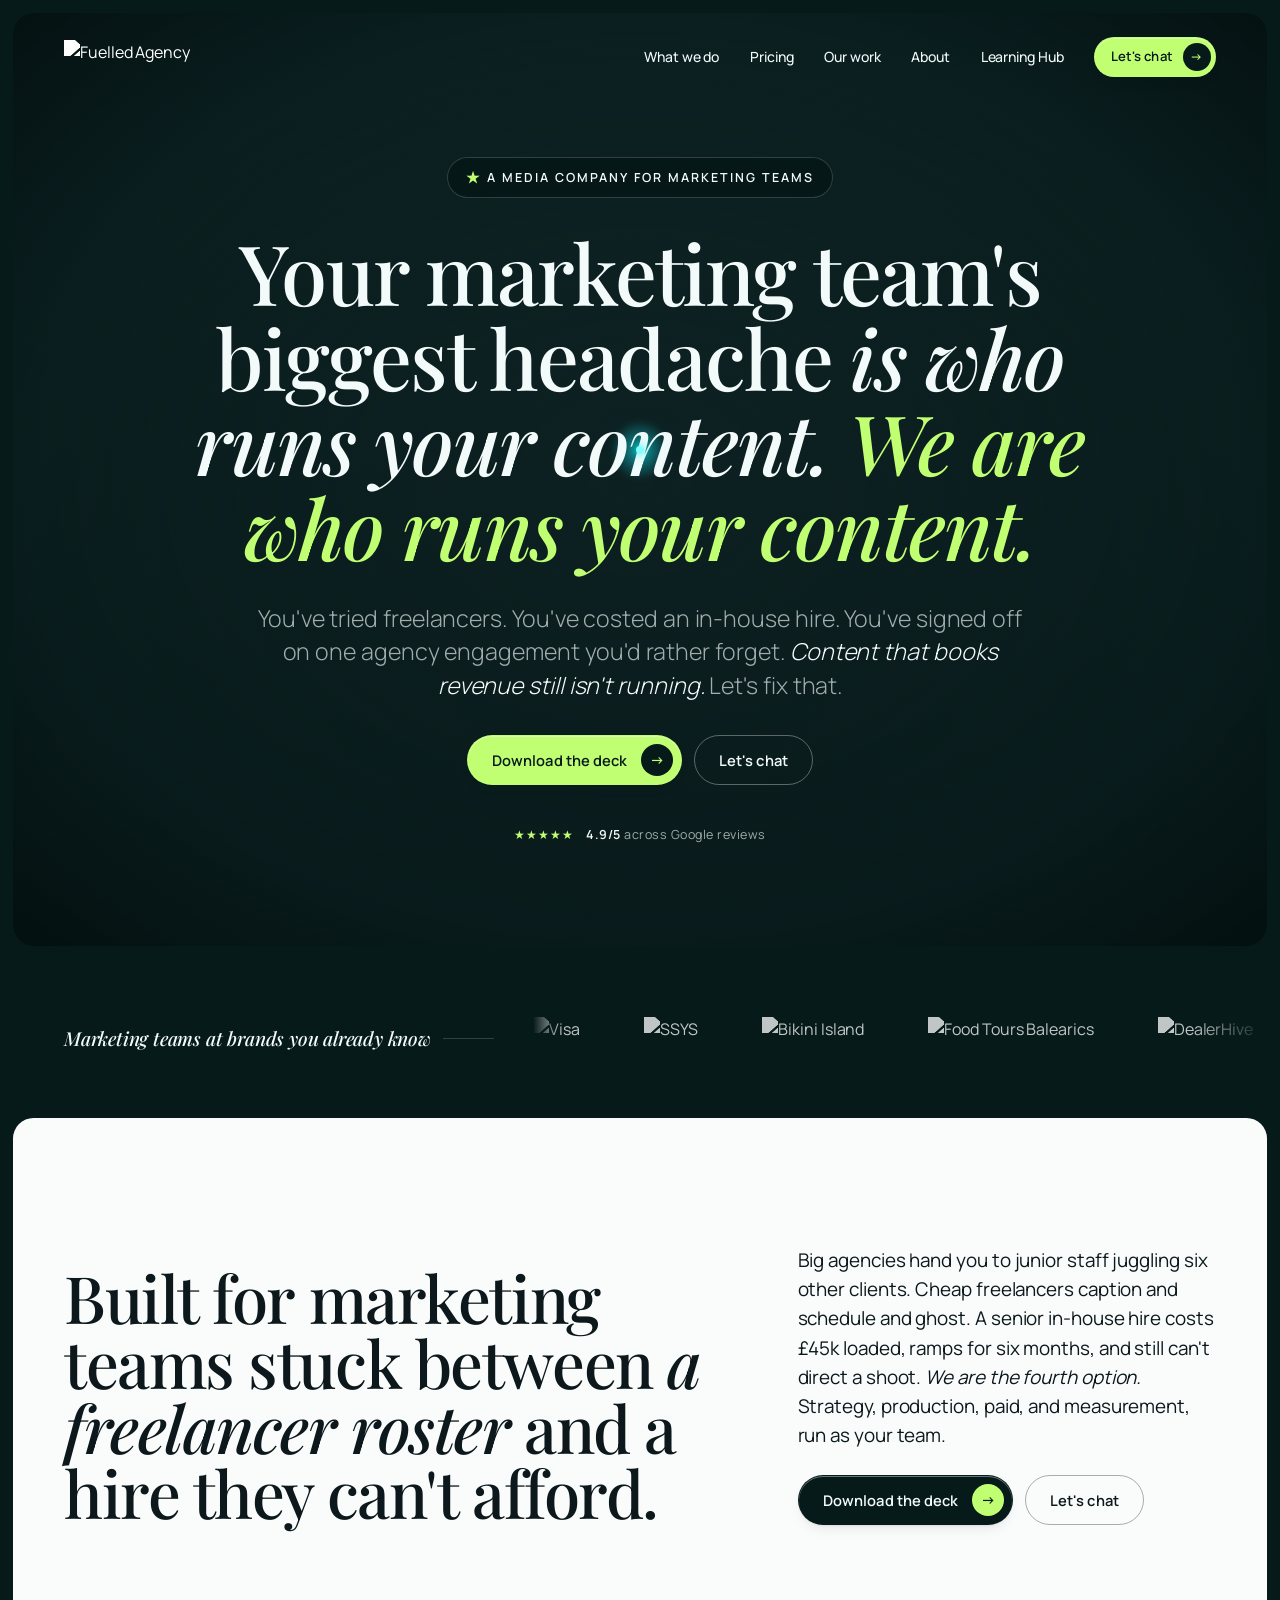
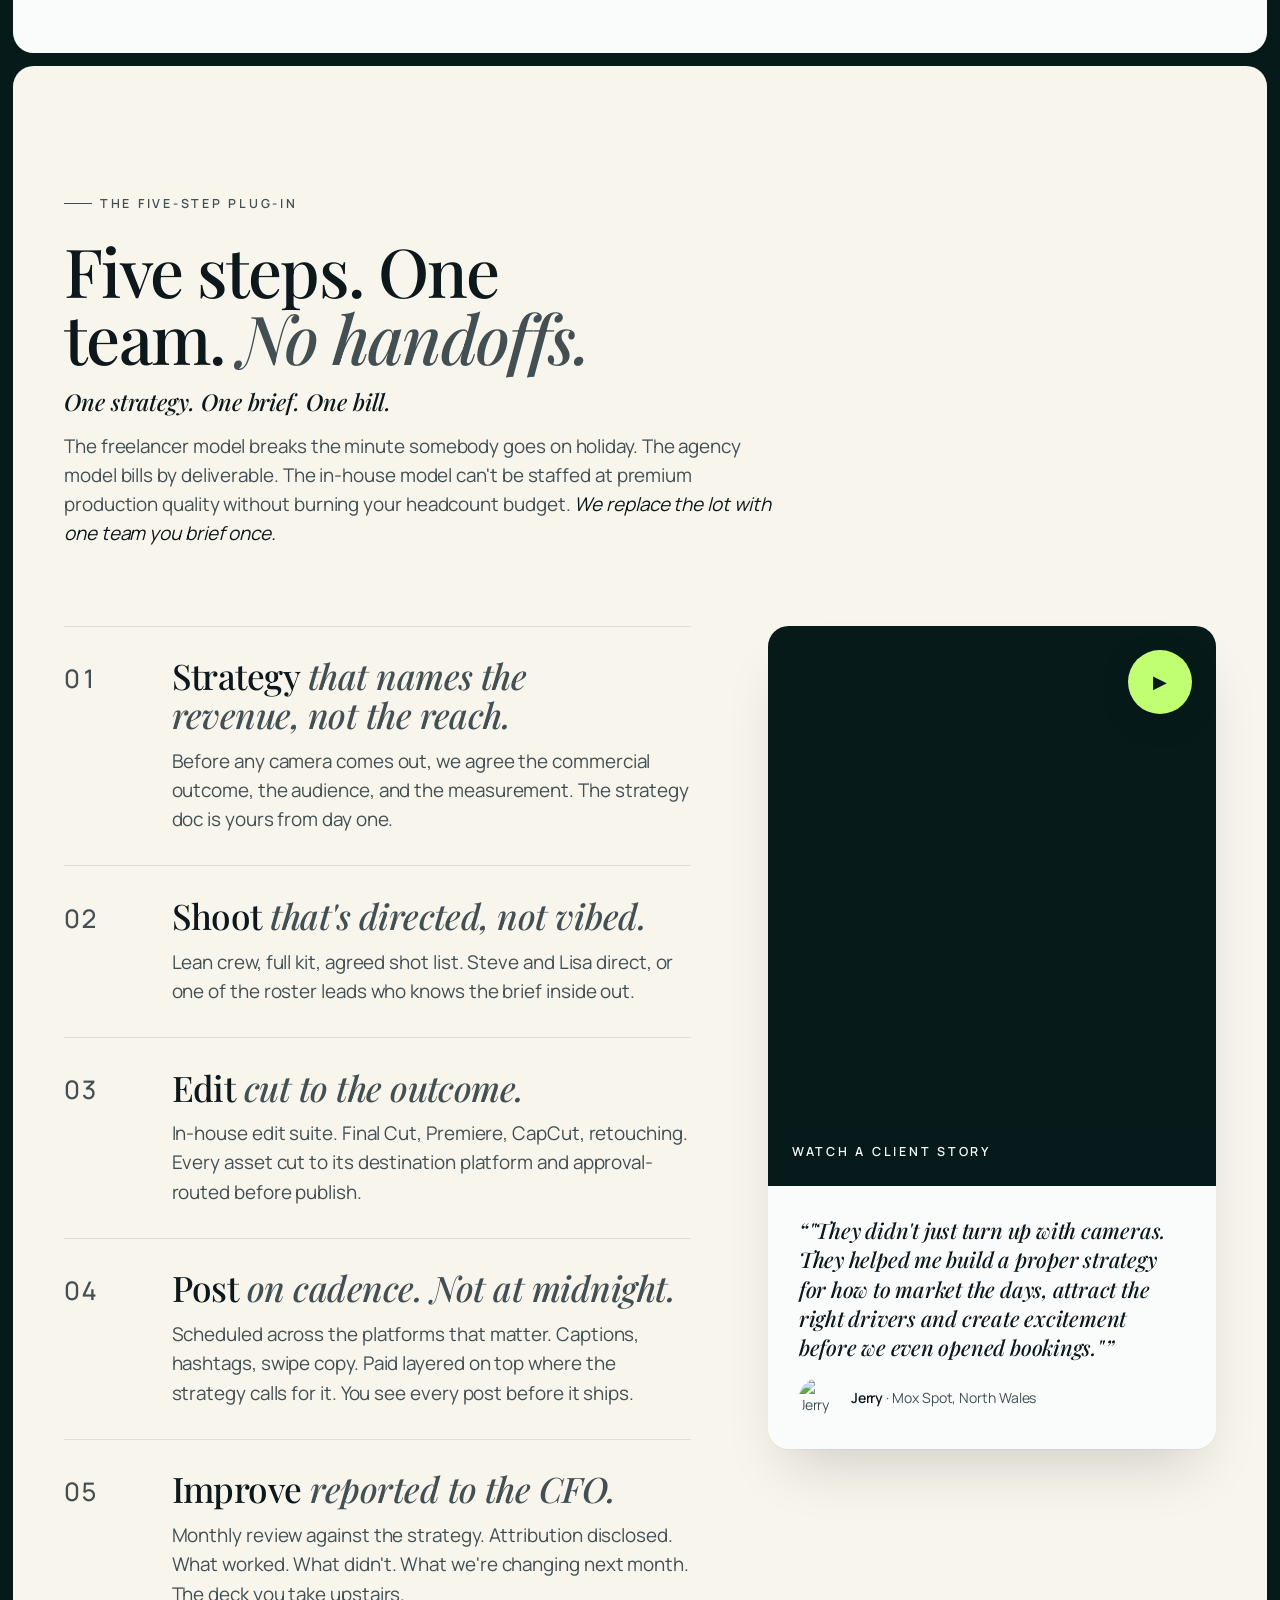
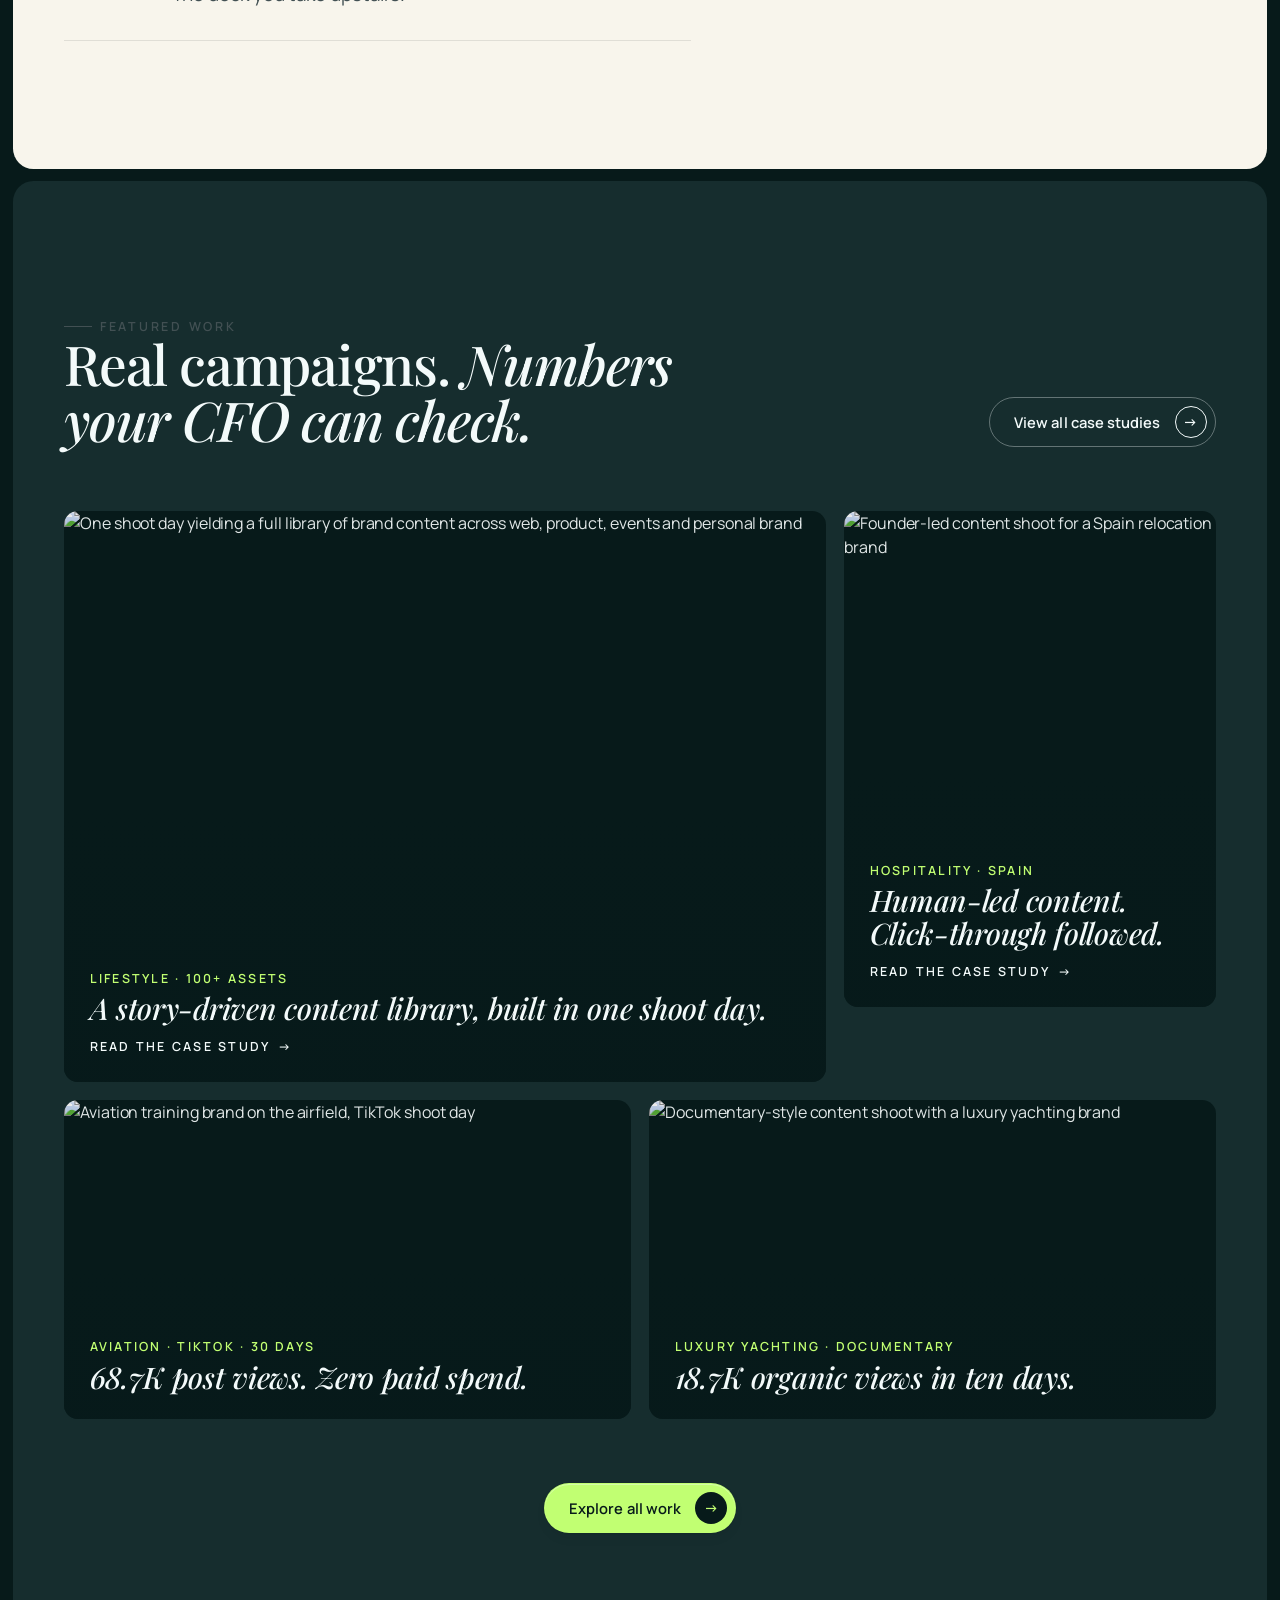
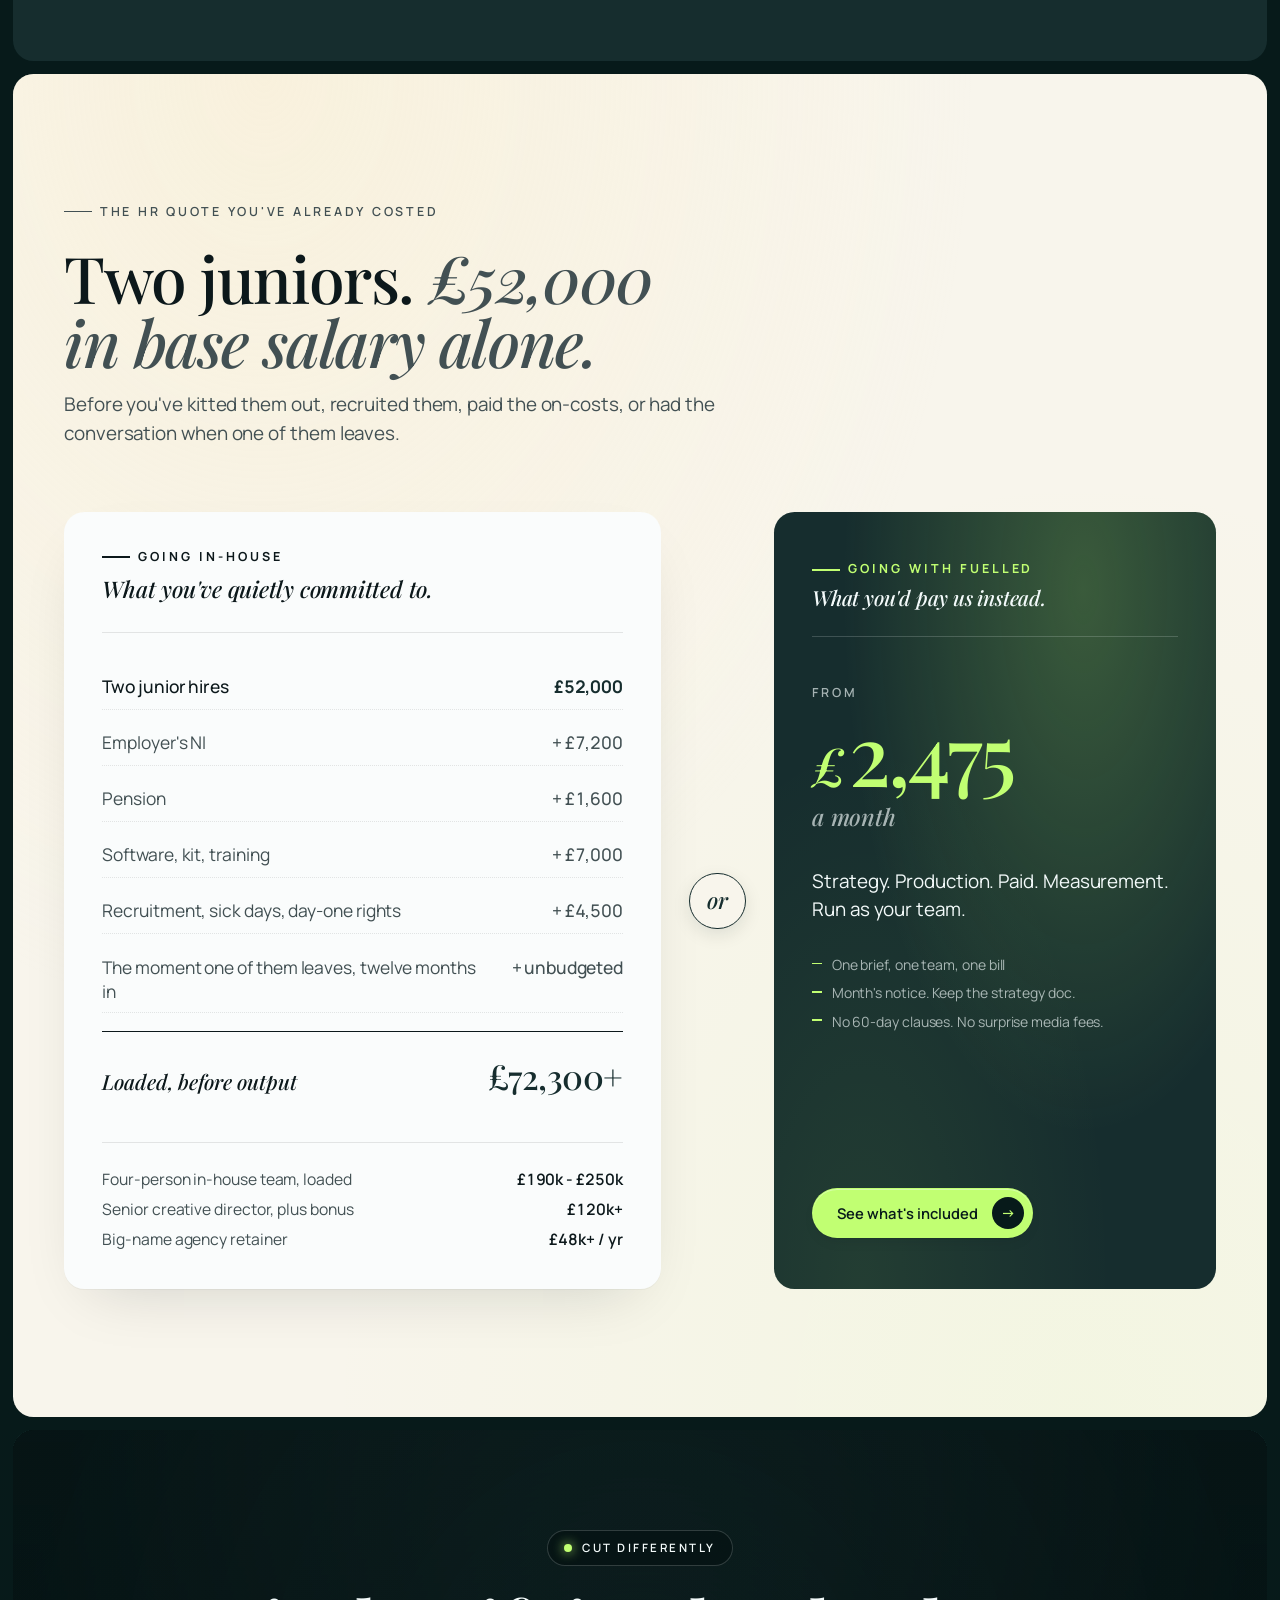
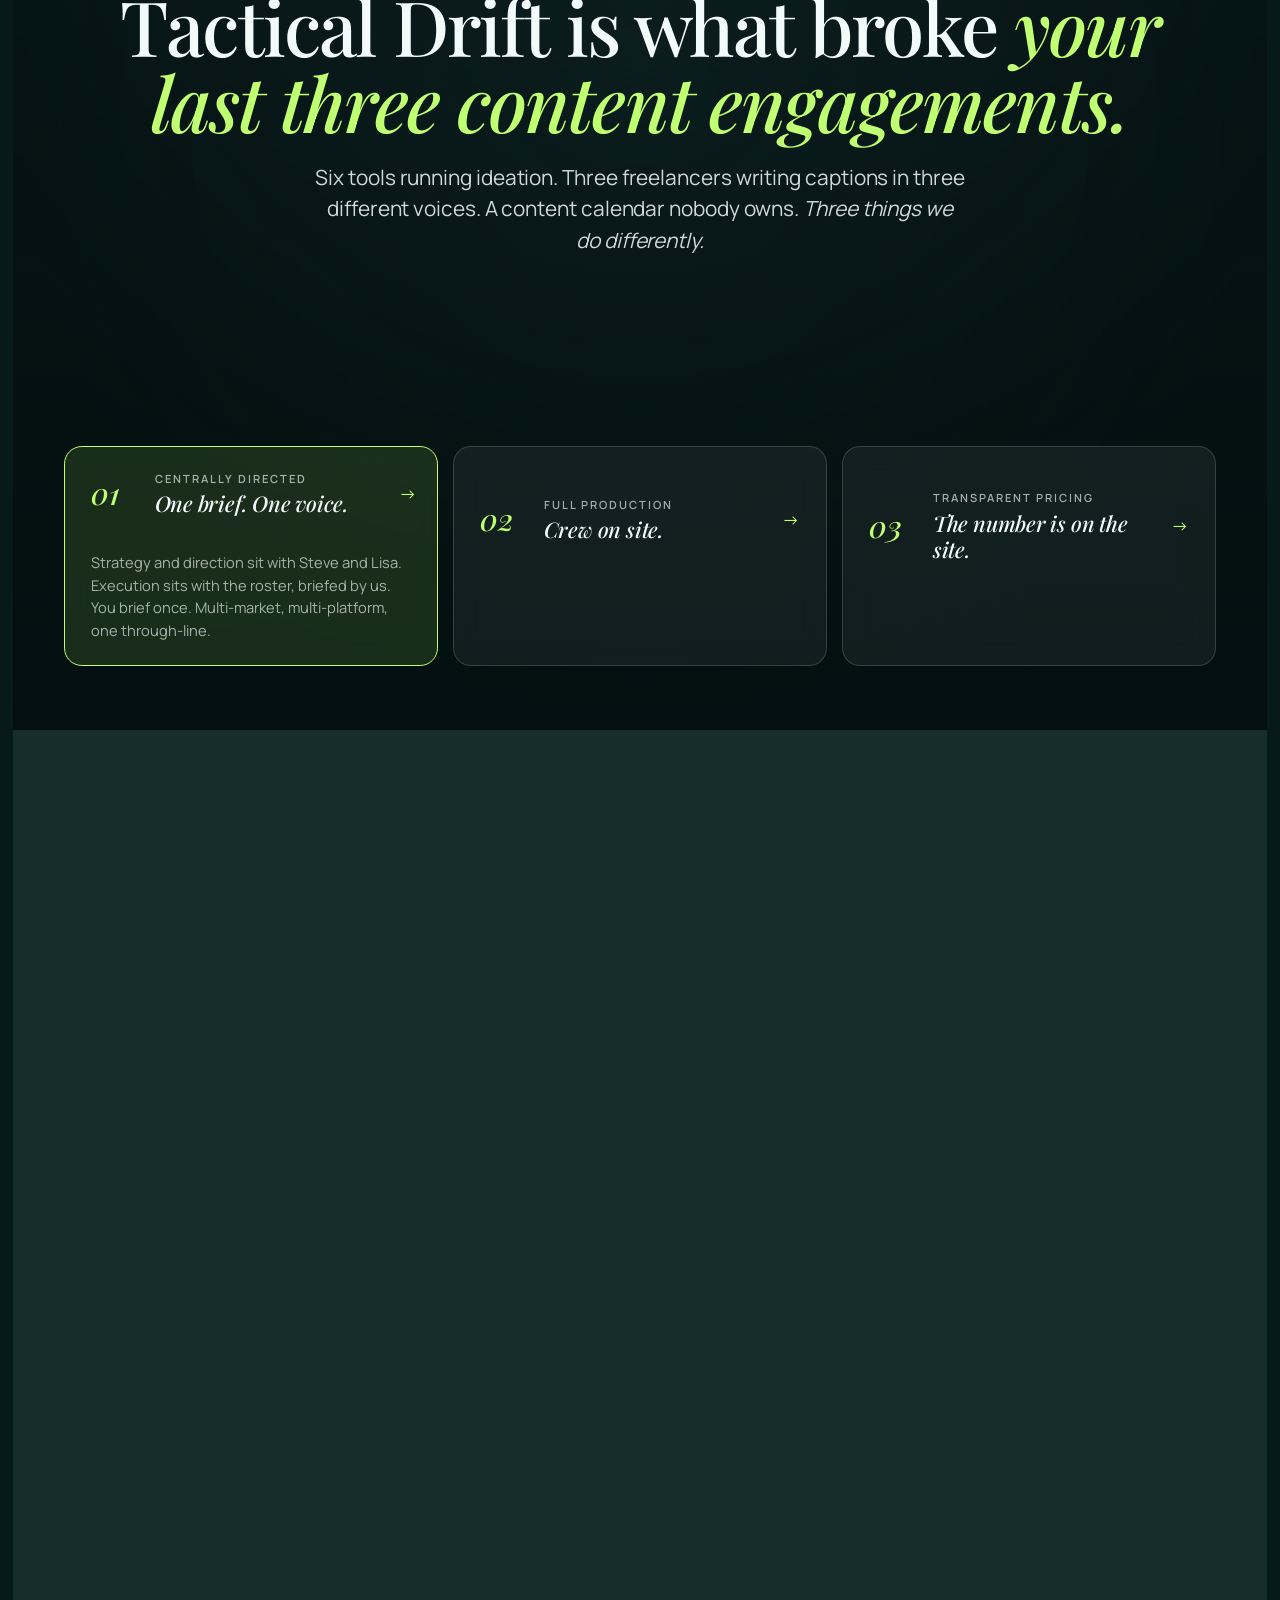
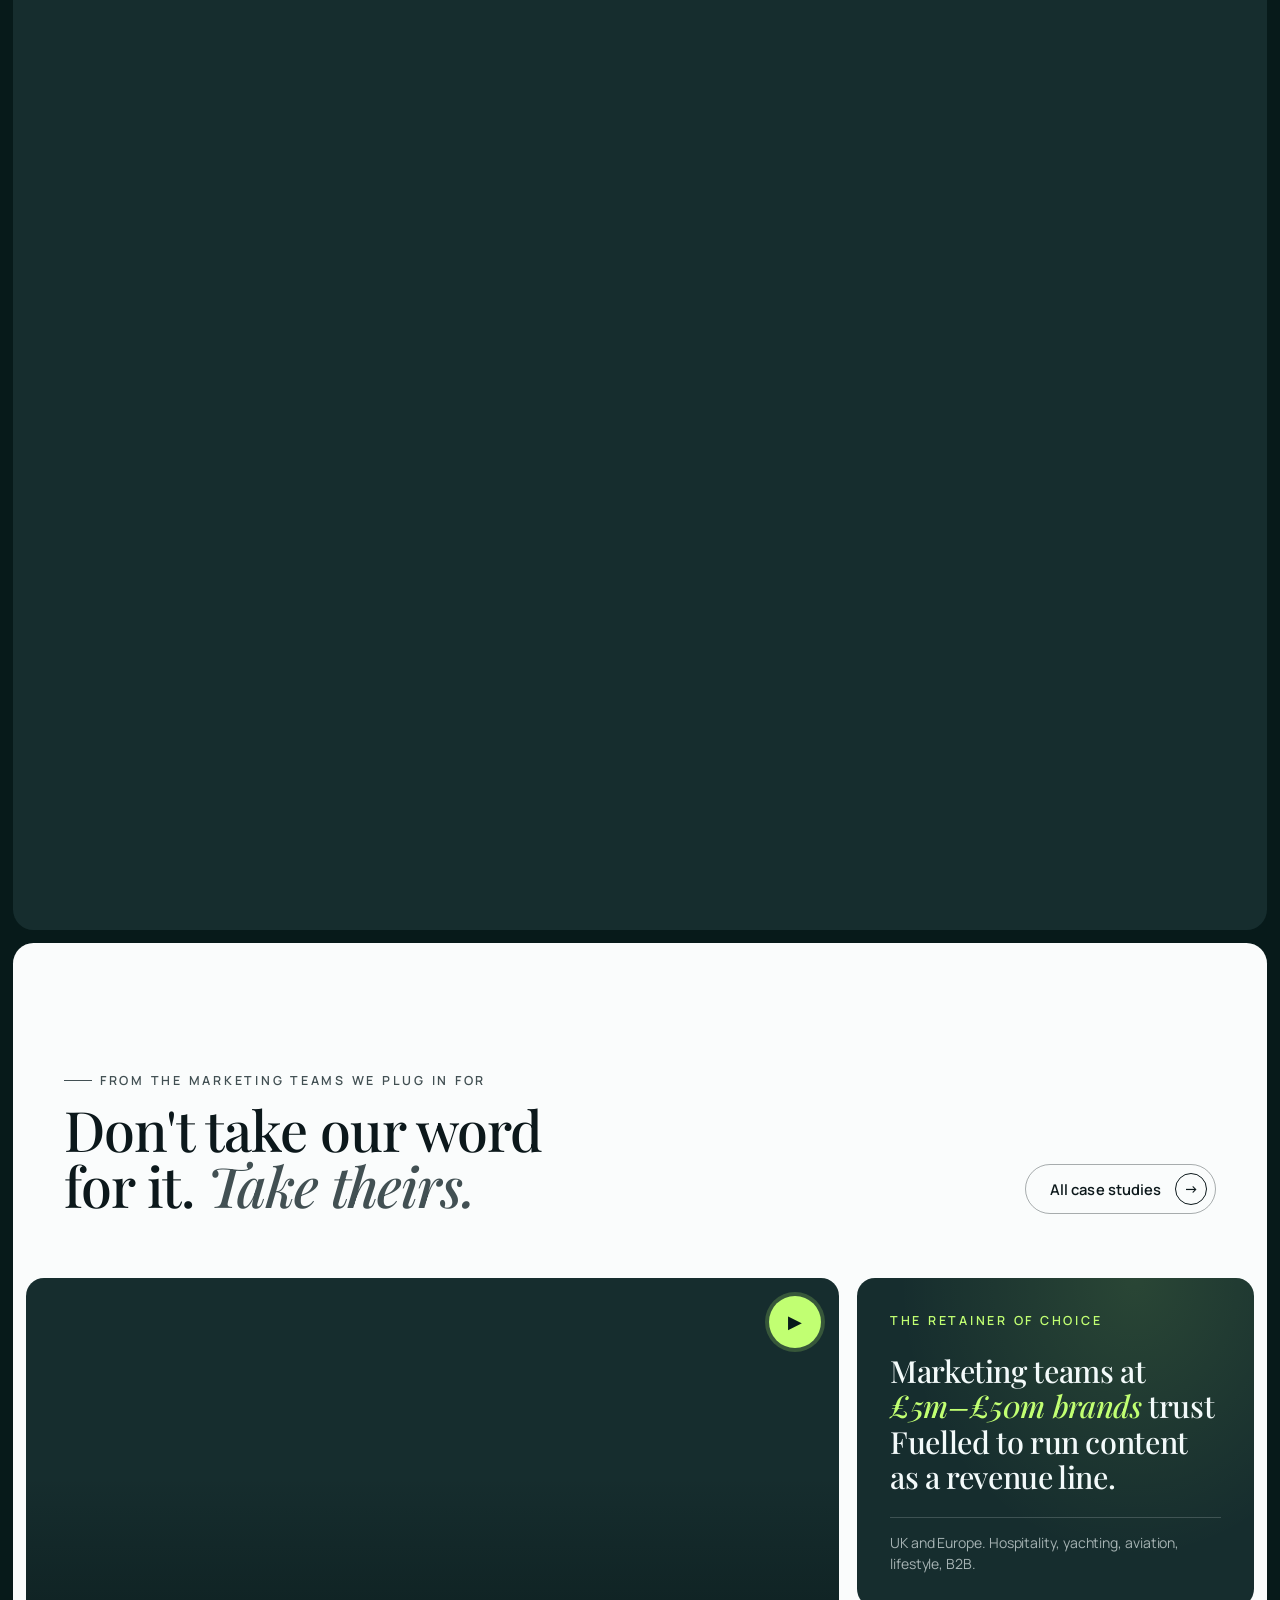
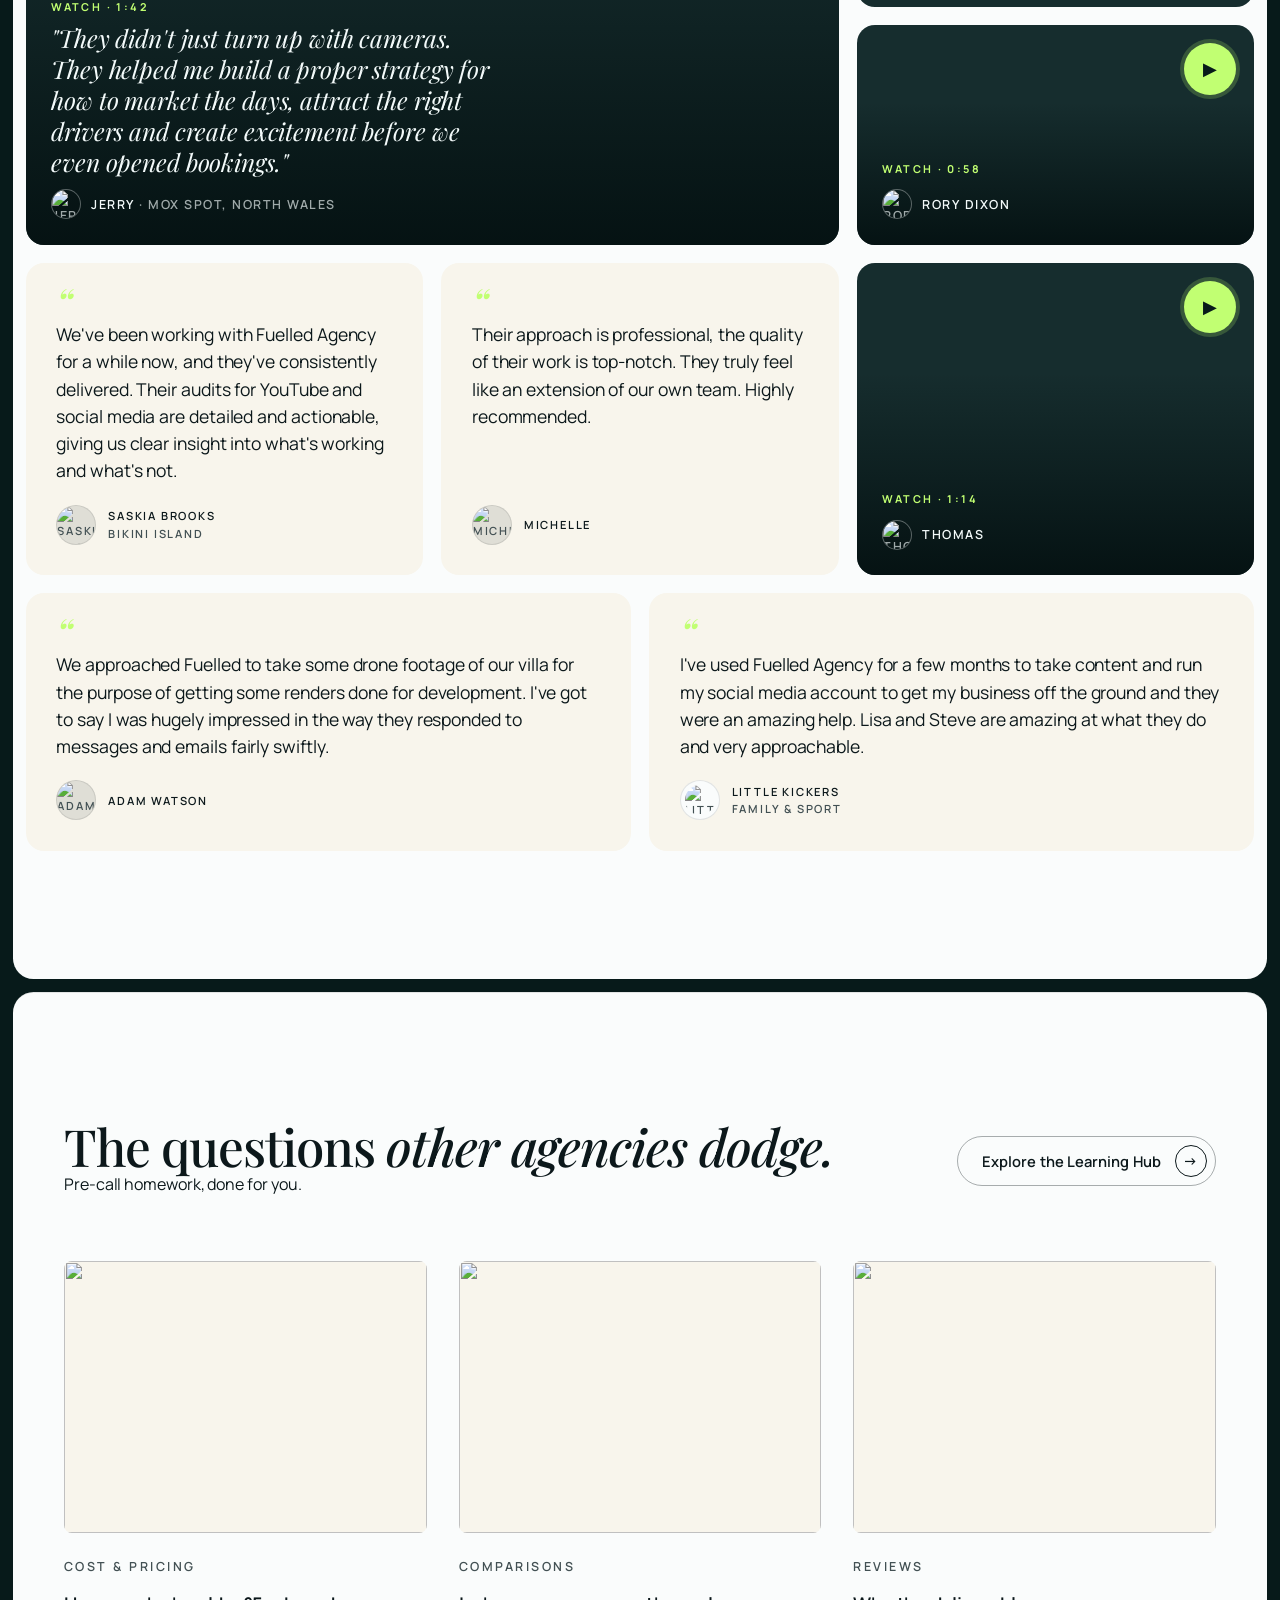
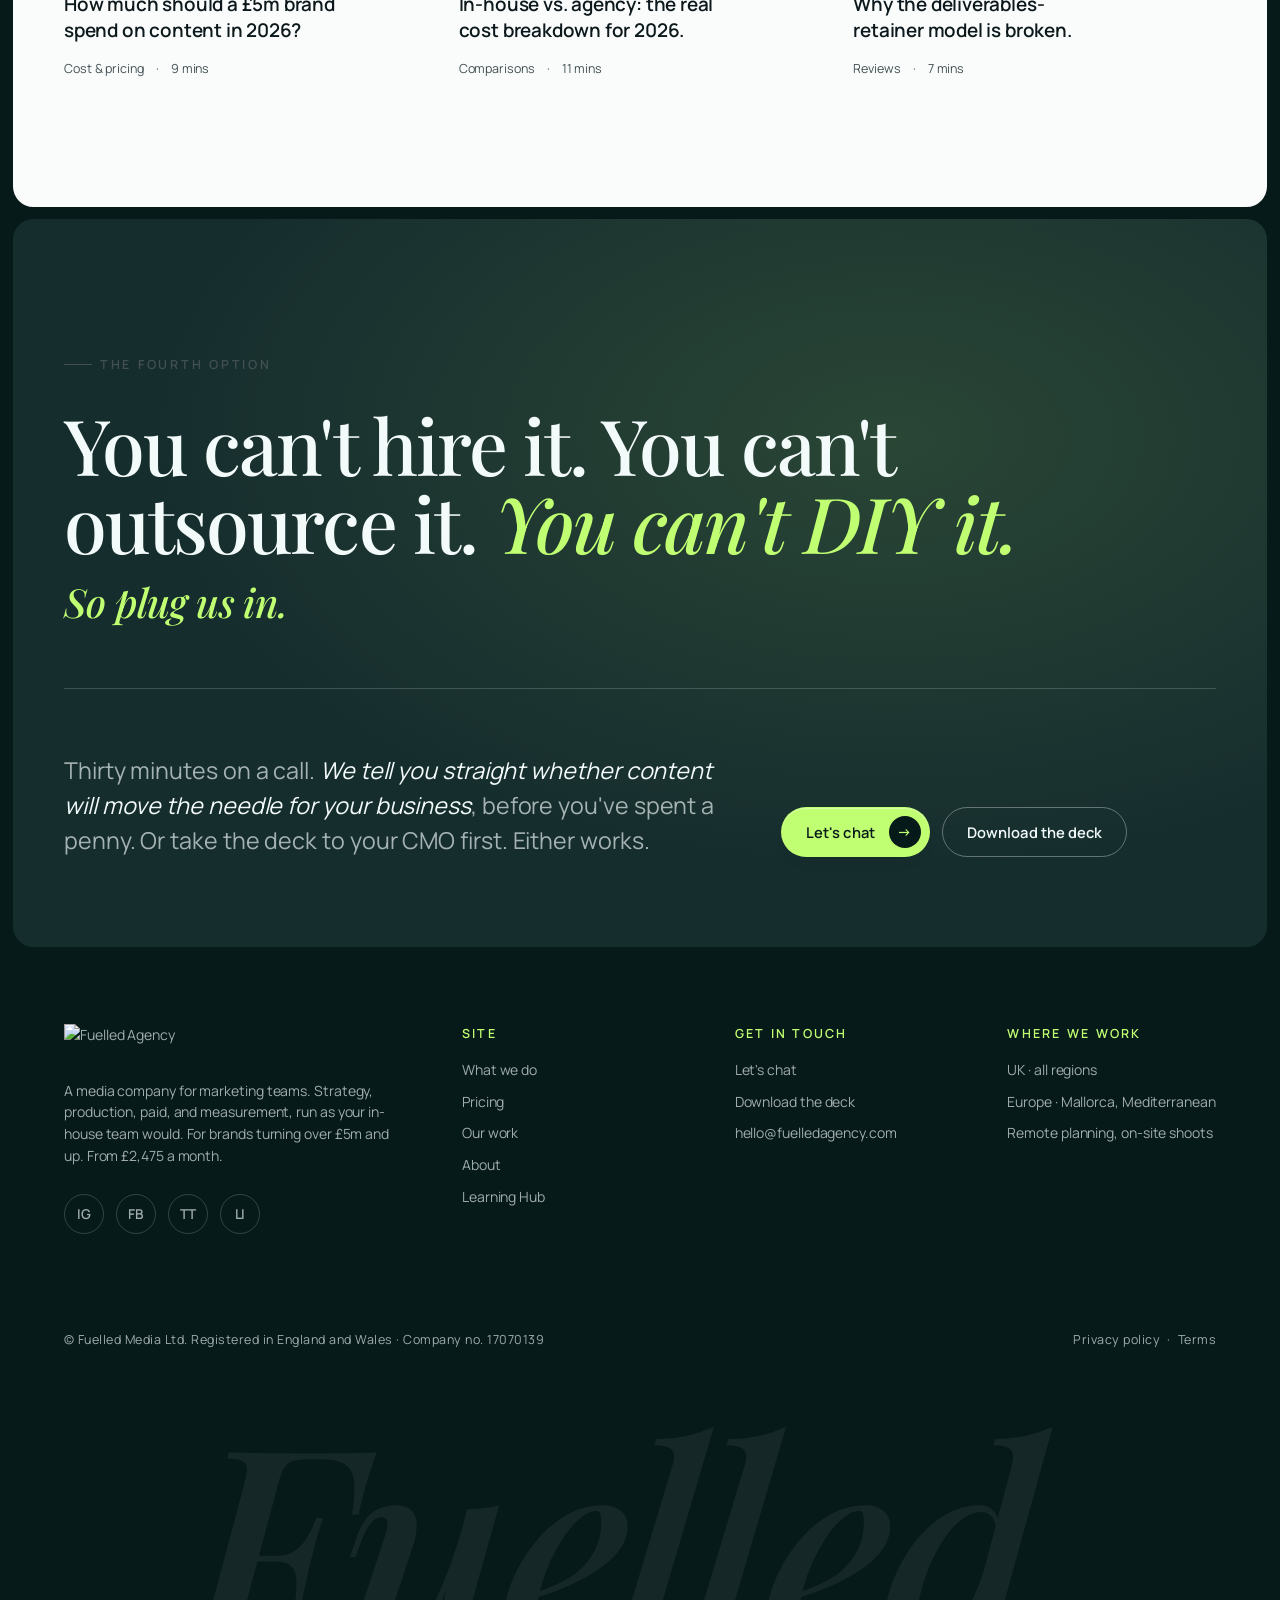
==== index.html @ ea66fd50 "Sync: bring v2-repo current with local design work Catches v2-repo up with all signed-off design ite" ====
<!doctype html>
<html lang="en-GB">
<head>
  <meta charset="utf-8" />
  <meta name="viewport" content="width=device-width, initial-scale=1" />
  <title>Fuelled Agency. A media company for marketing teams.</title>
  <meta name="description" content="Strategy, production, paid, and measurement, run as your in-house team would. For marketing teams at £5m+ brands. From £2,475 a month." />

  <link rel="preconnect" href="https://fonts.googleapis.com" />
  <link rel="preconnect" href="https://fonts.gstatic.com" crossorigin />
  <link rel="stylesheet" href="https://fonts.googleapis.com/css2?family=Manrope:wght@300;400;500;600;700&family=Playfair+Display:ital,wght@0,400;0,500;0,600;1,400;1,500;1,600;1,700&display=swap" />

  <link rel="stylesheet" href="styles.css" />
</head>
<body>

<!-- Custom cursor - luminous teal orb + bright core. Hidden on touch devices via media query. -->
<div class="cursor-orb" aria-hidden="true"></div>
<div class="cursor-dot" aria-hidden="true"></div>

<!-- ============================================================
     MOBILE MENU - full-screen overlay with stagger reveal
     ============================================================ -->
<aside class="mobile-menu" id="mobile-menu" aria-hidden="true">
  <div class="mobile-menu__bg" aria-hidden="true">
    <video autoplay muted loop playsinline preload="metadata">
      <source src="../assets/0_Woman_Bathrobe_1920x1080.mp4" type="video/mp4" />
    </video>
  </div>
  <div class="mobile-menu__overlay" aria-hidden="true"></div>

  <div class="mobile-menu__inner">
    <div class="mobile-menu__top">
      <a href="index.html" aria-label="Fuelled Agency home"><img src="../assets/Fuelled-white.png" alt="Fuelled Agency" class="brand__logo" /></a>
      <button class="nav-toggle is-active" id="mobile-menu-close" aria-label="Close menu">
        <span></span><span></span><span></span>
      </button>
    </div>

    <nav class="mobile-menu__nav" aria-label="Mobile primary">
      <a href="what-we-do.html" class="mobile-menu__link">
        <span class="mobile-menu__link-num">01</span>
        <span class="mobile-menu__link-text">What we do</span>
        <span class="arrow">&rarr;</span>
      </a>
      <a href="service-options.html" class="mobile-menu__link">
        <span class="mobile-menu__link-num">02</span>
        <span class="mobile-menu__link-text">Pricing</span>
        <span class="arrow">&rarr;</span>
      </a>
      <a href="our-work.html" class="mobile-menu__link">
        <span class="mobile-menu__link-num">03</span>
        <span class="mobile-menu__link-text">Our work</span>
        <span class="arrow">&rarr;</span>
      </a>
      <a href="about.html" class="mobile-menu__link">
        <span class="mobile-menu__link-num">04</span>
        <span class="mobile-menu__link-text">About</span>
        <span class="arrow">&rarr;</span>
      </a>
      <a href="learning-hub.html" class="mobile-menu__link">
        <span class="mobile-menu__link-num">05</span>
        <span class="mobile-menu__link-text">Learning Hub</span>
        <span class="arrow">&rarr;</span>
      </a>
    </nav>

    <div class="mobile-menu__cta">
      <a href="book-a-call.html" class="btn">Let's chat <span class="arrow">&rarr;</span></a>
    </div>

    <button class="mm-testimonial" id="mm-testimonial" aria-label="Watch a client story">
      <span class="mm-testimonial__media">
        <video autoplay muted loop playsinline preload="metadata">
          <source src="../assets/0_Woman_Luxury_1920x1080.mp4" type="video/mp4" />
        </video>
      </span>
      <span class="mm-testimonial__content">
        <span class="mm-testimonial__eyebrow">Watch a story</span>
        <span class="mm-testimonial__quote">"They didn&#39;t just turn up with cameras. They helped me build a proper strategy."</span>
        <span class="mm-testimonial__attr">Jerry &middot; Mox Spot</span>
      </span>
    </button>

    <footer class="mobile-menu__footer">
      <a href="mailto:hello@fuelledagency.com">hello@fuelledagency.com</a>
      <div class="mobile-menu__social">
        <a href="https://www.instagram.com/fuelledagency" aria-label="Instagram">IG</a>
        <a href="https://www.facebook.com/Fuelledagency/" aria-label="Facebook">FB</a>
        <a href="https://www.tiktok.com/@fuelledagency" aria-label="TikTok">TT</a>
        <a href="https://www.linkedin.com/company/fuelled-agency" aria-label="LinkedIn">LI</a>
      </div>
    </footer>
  </div>
</aside>

<!-- ============== HERO - full-bleed blurred bg, centered headline, transparent nav ============== -->
<section class="hero">
  <div class="hero__media" aria-hidden="true">
    <img src="https://fuelledagency.com/wp-content/uploads/2026/03/DSC01246-scaled.jpg" alt="" />
  </div>

  <header class="site-header">
    <div class="wrap site-header__inner">
      <a href="index.html" class="brand" aria-label="Fuelled Agency home">
        <img src="../assets/Fuelled-white.png" alt="Fuelled Agency" class="brand__logo" />
      </a>
      <nav class="nav" aria-label="Primary">
        <a href="what-we-do.html" class="nav-link">What we do</a>
        <a href="service-options.html" class="nav-link">Pricing</a>
        <a href="our-work.html" class="nav-link">Our work</a>
        <a href="about.html" class="nav-link">About</a>
        <a href="learning-hub.html" class="nav-link">Learning Hub</a>
        <a href="book-a-call.html" class="btn">Let's chat <span class="arrow">&rarr;</span></a>
        <button class="nav-toggle" id="nav-toggle" aria-label="Open menu" aria-expanded="false" aria-controls="mobile-menu">
          <span></span><span></span><span></span>
        </button>
      </nav>
    </div>
  </header>

  <div class="wrap hero__inner">
    <span class="hero__badge">A media company for marketing teams</span>

    <h1 class="hero__headline">
      Your marketing team's biggest headache
      <em>is who runs your content.</em>
      <span class="lime">We are who runs your content.</span>
    </h1>

    <div class="hero__trail" id="hero-trail" aria-hidden="true"></div>

    <p class="hero__sub">
      You've tried freelancers. You've costed an in-house hire. You've signed off on one agency engagement you'd rather forget. <em>Content that books revenue still isn't running.</em> Let's fix that.
    </p>

    <div class="hero__ctas">
      <a href="#deck" class="btn">Download the deck <span class="arrow">&rarr;</span></a>
      <a href="book-a-call.html" class="btn btn--ghost">Let's chat</a>
    </div>

    <div class="hero__rating">
      <span class="hero__rating-stars">★★★★★</span>
      <span><strong>4.9/5</strong> across Google reviews</span>
    </div>
  </div>
</section>

<!-- ============== TRUSTED BY - flush on page bg, heading left + ticker right ============== -->
<section class="trusted">
  <div class="trusted__inner">
    <p class="trusted__heading">Marketing teams at brands you already know</p>
    <div class="ticker">
      <div class="ticker__track">
      <img src="https://fuelledagency.com/wp-content/uploads/2026/02/visa-copy.png" alt="Visa" class="ticker__logo" />
      <img src="https://fuelledagency.com/wp-content/uploads/2026/02/SSYS-copy-1.png" alt="SSYS" class="ticker__logo" />
      <img src="https://fuelledagency.com/wp-content/uploads/2026/02/BikiniIsland.png" alt="Bikini Island" class="ticker__logo" />
      <img src="https://fuelledagency.com/wp-content/uploads/2026/02/Food-Tours-Balearics-logo-banner-768x280-copy-1.png" alt="Food Tours Balearics" class="ticker__logo" />
      <img src="https://fuelledagency.com/wp-content/uploads/2026/02/DealerHive.png" alt="DealerHive" class="ticker__logo" />
      <img src="https://fuelledagency.com/wp-content/uploads/2026/02/Concepcio-logo-copy-1.png" alt="Concepcio" class="ticker__logo" />
      <img src="https://fuelledagency.com/wp-content/uploads/2026/02/Hadleys.png" alt="Hadleys" class="ticker__logo" />
      <img src="https://fuelledagency.com/wp-content/uploads/2026/02/littleKickers.png" alt="Little Kickers" class="ticker__logo" />
      <img src="https://fuelledagency.com/wp-content/uploads/2026/02/Zen.png" alt="Zen" class="ticker__logo" />
      <img src="https://fuelledagency.com/wp-content/uploads/2026/02/WhiteHotWedding.png" alt="White Hot Wedding" class="ticker__logo" />
      <!-- duplicate for seamless loop -->
      <img src="https://fuelledagency.com/wp-content/uploads/2026/02/visa-copy.png" alt="" class="ticker__logo" aria-hidden="true" />
      <img src="https://fuelledagency.com/wp-content/uploads/2026/02/SSYS-copy-1.png" alt="" class="ticker__logo" aria-hidden="true" />
      <img src="https://fuelledagency.com/wp-content/uploads/2026/02/BikiniIsland.png" alt="" class="ticker__logo" aria-hidden="true" />
      <img src="https://fuelledagency.com/wp-content/uploads/2026/02/Food-Tours-Balearics-logo-banner-768x280-copy-1.png" alt="" class="ticker__logo" aria-hidden="true" />
      <img src="https://fuelledagency.com/wp-content/uploads/2026/02/DealerHive.png" alt="" class="ticker__logo" aria-hidden="true" />
      <img src="https://fuelledagency.com/wp-content/uploads/2026/02/Concepcio-logo-copy-1.png" alt="" class="ticker__logo" aria-hidden="true" />
      <img src="https://fuelledagency.com/wp-content/uploads/2026/02/Hadleys.png" alt="" class="ticker__logo" aria-hidden="true" />
      <img src="https://fuelledagency.com/wp-content/uploads/2026/02/littleKickers.png" alt="" class="ticker__logo" aria-hidden="true" />
      <img src="https://fuelledagency.com/wp-content/uploads/2026/02/Zen.png" alt="" class="ticker__logo" aria-hidden="true" />
      <img src="https://fuelledagency.com/wp-content/uploads/2026/02/WhiteHotWedding.png" alt="" class="ticker__logo" aria-hidden="true" />
      </div>
    </div>
  </div>
</section>

<!-- ============== POSITION ============== -->
<section class="position">
  <div class="wrap">
    <div class="position__inner reveal">
      <h2>
        Built for marketing teams stuck between
        <em>a freelancer roster</em>
        and a hire they can't afford.
      </h2>
      <div class="position__sidebar">
        <p>
          Big agencies hand you to junior staff juggling six other clients. Cheap freelancers caption and schedule and ghost. A senior in-house hire costs £45k loaded, ramps for six months, and still can't direct a shoot. <em>We are the fourth option.</em> Strategy, production, paid, and measurement, run as your team.
        </p>
        <div class="ctas">
          <a href="#deck" class="btn btn--dark">Download the deck <span class="arrow">&rarr;</span></a>
          <a href="book-a-call.html" class="btn btn--ghost">Let's chat</a>
        </div>
      </div>
    </div>
  </div>
</section>

<!-- ============== FIVE STEPS - moved from how-we-work, video testimonial slot ============== -->
<section class="fivesteps">
  <div class="wrap">
    <div class="fivesteps__head reveal">
      <p class="eyebrow">The Five-Step Plug-In</p>
      <h2 class="fivesteps__title">Five steps. One team. <em>No handoffs.</em></h2>
      <p class="fivesteps__sub">One strategy. One brief. One bill.</p>
      <p class="fivesteps__lede">
        The freelancer model breaks the minute somebody goes on holiday. The agency model bills by deliverable. The in-house model can't be staffed at premium production quality without burning your headcount budget. <em>We replace the lot with one team you brief once.</em>
      </p>
    </div>

    <div class="fivesteps__body reveal">
      <ol class="fivesteps__list">
        <li class="fivesteps__step">
          <span class="fivesteps__step-num">01</span>
          <div class="fivesteps__step-body">
            <h3 class="fivesteps__step-title">Strategy <em>that names the revenue, not the reach.</em></h3>
            <p>Before any camera comes out, we agree the commercial outcome, the audience, and the measurement. The strategy doc is yours from day one.</p>
          </div>
        </li>
        <li class="fivesteps__step">
          <span class="fivesteps__step-num">02</span>
          <div class="fivesteps__step-body">
            <h3 class="fivesteps__step-title">Shoot <em>that's directed, not vibed.</em></h3>
            <p>Lean crew, full kit, agreed shot list. Steve and Lisa direct, or one of the roster leads who knows the brief inside out.</p>
          </div>
        </li>
        <li class="fivesteps__step">
          <span class="fivesteps__step-num">03</span>
          <div class="fivesteps__step-body">
            <h3 class="fivesteps__step-title">Edit <em>cut to the outcome.</em></h3>
            <p>In-house edit suite. Final Cut, Premiere, CapCut, retouching. Every asset cut to its destination platform and approval-routed before publish.</p>
          </div>
        </li>
        <li class="fivesteps__step">
          <span class="fivesteps__step-num">04</span>
          <div class="fivesteps__step-body">
            <h3 class="fivesteps__step-title">Post <em>on cadence. Not at midnight.</em></h3>
            <p>Scheduled across the platforms that matter. Captions, hashtags, swipe copy. Paid layered on top where the strategy calls for it. You see every post before it ships.</p>
          </div>
        </li>
        <li class="fivesteps__step">
          <span class="fivesteps__step-num">05</span>
          <div class="fivesteps__step-body">
            <h3 class="fivesteps__step-title">Improve <em>reported to the CFO.</em></h3>
            <p>Monthly review against the strategy. Attribution disclosed. What worked. What didn't. What we're changing next month. The deck you take upstairs.</p>
          </div>
        </li>
      </ol>

      <aside class="fivesteps__witness">
        <div class="fivesteps__witness-media">
          <video autoplay muted loop playsinline preload="metadata">
            <source src="../assets/0_Woman_Luxury_1920x1080.mp4" type="video/mp4" />
          </video>
          <span class="fivesteps__witness-play" aria-hidden="true">▶</span>
          <span class="fivesteps__witness-eyebrow">Watch a client story</span>
        </div>
        <figcaption class="fivesteps__witness-caption">
          <blockquote>"They didn't just turn up with cameras. They helped me build a proper strategy for how to market the days, attract the right drivers and create excitement before we even opened bookings."</blockquote>
          <div class="fivesteps__witness-attr">
            <img class="fivesteps__witness-avatar" src="https://fuelledagency.com/wp-content/uploads/2026/02/Screenshot-2026-02-26-at-18.42.16-300x260.png" alt="Jerry" />
            <span><strong>Jerry</strong> &middot; Mox Spot, North Wales</span>
          </div>
        </figcaption>
      </aside>
    </div>
  </div>
</section>

<!-- ============== FEATURED WORK - bento grid, image-led ============== -->
<section class="work">
  <div class="wrap">
    <div class="work__head reveal">
      <div>
        <p class="eyebrow">Featured work</p>
        <h2>Real campaigns. <em>Numbers your CFO can check.</em></h2>
      </div>
      <a href="our-work.html" class="btn btn--ghost">View all case studies <span class="arrow">&rarr;</span></a>
    </div>

    <div class="work-bento">
      <a href="case-story-library.html" class="bento-card bento-card--lead reveal">
        <img src="https://fuelledagency.com/wp-content/uploads/2026/03/Copy-of-L1006234-scaled.jpg" alt="One shoot day yielding a full library of brand content across web, product, events and personal brand" class="bento-card__img" />
        <div class="bento-card__caption">
          <span class="bento-card__sector">Lifestyle &middot; 100+ assets</span>
          <span class="bento-card__title">A story-driven content library, built in one shoot day.</span>
          <span class="bento-card__more">Read the case study <span class="arrow">&rarr;</span></span>
        </div>
      </a>

      <a href="case-human-led-visibility.html" class="bento-card bento-card--portrait reveal" style="--reveal-delay: 80ms;">
        <img src="https://fuelledagency.com/wp-content/uploads/2026/02/1-2.jpg" alt="Founder-led content shoot for a Spain relocation brand" class="bento-card__img" />
        <div class="bento-card__caption">
          <span class="bento-card__sector">Hospitality &middot; Spain</span>
          <span class="bento-card__title">Human-led content. Click-through followed.</span>
          <span class="bento-card__more">Read the case study <span class="arrow">&rarr;</span></span>
        </div>
      </a>

      <a href="case-search-led-tiktok.html" class="bento-card bento-card--wide reveal" style="--reveal-delay: 160ms;">
        <img src="https://fuelledagency.com/wp-content/uploads/2026/02/Heli-2048x1944.jpg" alt="Aviation training brand on the airfield, TikTok shoot day" class="bento-card__img" />
        <div class="bento-card__caption">
          <span class="bento-card__sector">Aviation &middot; TikTok &middot; 30 days</span>
          <span class="bento-card__title">68.7K post views. Zero paid spend.</span>
        </div>
      </a>

      <a href="case-documentary-authority.html" class="bento-card bento-card--standard reveal" style="--reveal-delay: 240ms;">
        <img src="https://fuelledagency.com/wp-content/uploads/2026/02/2.jpg" alt="Documentary-style content shoot with a luxury yachting brand" class="bento-card__img" />
        <div class="bento-card__caption">
          <span class="bento-card__sector">Luxury yachting &middot; documentary</span>
          <span class="bento-card__title">18.7K organic views in ten days.</span>
        </div>
      </a>
    </div>

    <div class="work__cta">
      <a href="our-work.html" class="btn">Explore all work <span class="arrow">&rarr;</span></a>
    </div>
  </div>
</section>

<!-- ============== IN-HOUSE MATHS - asymmetric receipt + punch block ============== -->
<section class="imaths">
  <div class="wrap">
    <header class="imaths__head reveal">
      <p class="eyebrow imaths__eyebrow">The HR quote you've already costed</p>
      <h2 class="imaths__title">Two juniors. <em>£52,000 in base salary alone.</em></h2>
      <p class="imaths__lede">Before you've kitted them out, recruited them, paid the on-costs, or had the conversation when one of them leaves.</p>
    </header>

    <div class="imaths__grid reveal">

      <!-- LEFT: receipt-style maths column - "Going in-house" side -->
      <figure class="imaths__receipt">
        <figcaption class="imaths__receipt-head">
          <span class="imaths__col-tag imaths__col-tag--inhouse">Going in-house</span>
          <span class="imaths__receipt-sub">What you've quietly committed to.</span>
        </figcaption>
        <dl class="imaths__receipt-list">
          <div class="imaths__row">
            <dt>Two junior hires</dt>
            <dd class="imaths__row-val">£52,000</dd>
          </div>
          <div class="imaths__row imaths__row--soft">
            <dt>Employer's NI</dt>
            <dd class="imaths__row-val">+ £7,200</dd>
          </div>
          <div class="imaths__row imaths__row--soft">
            <dt>Pension</dt>
            <dd class="imaths__row-val">+ £1,600</dd>
          </div>
          <div class="imaths__row imaths__row--soft">
            <dt>Software, kit, training</dt>
            <dd class="imaths__row-val">+ £7,000</dd>
          </div>
          <div class="imaths__row imaths__row--soft">
            <dt>Recruitment, sick days, day-one rights</dt>
            <dd class="imaths__row-val">+ £4,500</dd>
          </div>
          <div class="imaths__row imaths__row--soft">
            <dt>The moment one of them leaves, twelve months in</dt>
            <dd class="imaths__row-val">+ unbudgeted</dd>
          </div>
          <div class="imaths__row imaths__row--total">
            <dt>Loaded, before output</dt>
            <dd class="imaths__row-val">£72,300+</dd>
          </div>
        </dl>

        <ul class="imaths__compare-list">
          <li><span>Four-person in-house team, loaded</span><span class="imaths__compare-val">£190k - £250k</span></li>
          <li><span>Senior creative director, plus bonus</span><span class="imaths__compare-val">£120k+</span></li>
          <li><span>Big-name agency retainer</span><span class="imaths__compare-val">£48k+ / yr</span></li>
        </ul>
      </figure>

      <!-- "or" divider between the two cards (lives in its own grid track on desktop) -->
      <span class="imaths__or" aria-hidden="true">or</span>

      <!-- RIGHT: lime + dark punch block - "Going with Fuelled" side -->
      <aside class="imaths__punch">
        <div class="imaths__punch-head">
          <span class="imaths__col-tag imaths__col-tag--fuelled">Going with Fuelled</span>
          <span class="imaths__punch-headsub">What you'd pay us instead.</span>
        </div>

        <div class="imaths__punch-stamp">From</div>
        <div class="imaths__punch-price">
          <span class="imaths__punch-currency">£</span>2,475
        </div>
        <div class="imaths__punch-suffix">a month</div>

        <p class="imaths__punch-body">Strategy. Production. Paid. Measurement. Run as your team.</p>

        <ul class="imaths__punch-list">
          <li>One brief, one team, one bill</li>
          <li>Month's notice. Keep the strategy doc.</li>
          <li>No 60-day clauses. No surprise media fees.</li>
        </ul>

        <a href="service-options.html" class="btn imaths__punch-cta">See what's included <span class="arrow">&rarr;</span></a>
      </aside>

    </div>
  </div>
</section>

<!-- ============== HOW WE WORK - full-width press-play ============== -->
<section class="manifesto" id="manifesto">
  <div class="manifesto__pin">
    <div class="manifesto__media">
      <div class="manifesto__media-frame is-active" data-pill="0">
        <video autoplay muted loop playsinline preload="metadata"><source src="../assets/0_Woman_Bathrobe_1920x1080.mp4" type="video/mp4" /></video>
      </div>
      <div class="manifesto__media-frame" data-pill="1">
        <video autoplay muted loop playsinline preload="metadata"><source src="../assets/6757713_Boat_Yacht_1920x1080.mp4" type="video/mp4" /></video>
      </div>
      <div class="manifesto__media-frame" data-pill="2">
        <video autoplay muted loop playsinline preload="metadata"><source src="../assets/0_Woman_Luxury_1920x1080.mp4" type="video/mp4" /></video>
      </div>
    </div>
    <div class="manifesto__overlay"></div>

    <div class="manifesto__inner">
    <div class="manifesto__top">
      <span class="manifesto__eyebrow">Cut differently</span>
      <h2 class="manifesto__title">Tactical Drift is what broke <em>your last three content engagements.</em></h2>
      <p class="manifesto__sub">Six tools running ideation. Three freelancers writing captions in three different voices. A content calendar nobody owns. <em>Three things we do differently.</em></p>
    </div>

    <div class="manifesto__pills" id="manifesto-pills">
      <button class="manifesto__pill is-active" data-pill="0">
        <span class="manifesto__pill-num">01</span>
        <span class="manifesto__pill-headline">
          <span class="manifesto__pill-tag">Centrally directed</span>
          <span class="manifesto__pill-title">One brief. One voice.</span>
        </span>
        <span class="manifesto__pill-arrow">&rarr;</span>
        <div class="manifesto__pill-detail"><div>Strategy and direction sit with Steve and Lisa. Execution sits with the roster, briefed by us. You brief once. Multi-market, multi-platform, one through-line.</div></div>
      </button>

      <button class="manifesto__pill" data-pill="1">
        <span class="manifesto__pill-num">02</span>
        <span class="manifesto__pill-headline">
          <span class="manifesto__pill-tag">Full production</span>
          <span class="manifesto__pill-title">Crew on site.</span>
        </span>
        <span class="manifesto__pill-arrow">&rarr;</span>
        <div class="manifesto__pill-detail"><div>A crew turns up with the plan already written. Cameras, lighting, shot list, strategy. No bloated production company, no on-the-day improvising. We&#39;re there to execute, not to busk it.</div></div>
      </button>

      <button class="manifesto__pill" data-pill="2">
        <span class="manifesto__pill-num">03</span>
        <span class="manifesto__pill-headline">
          <span class="manifesto__pill-tag">Transparent pricing</span>
          <span class="manifesto__pill-title">The number is on the site.</span>
        </span>
        <span class="manifesto__pill-arrow">&rarr;</span>
        <div class="manifesto__pill-detail"><div>From &pound;2,475 a month. Full production days quoted up front, so you see the number on the call. No surprise media fees. No 60-day notice clauses. No &ldquo;it depends&rdquo; answers.</div></div>
      </button>
    </div>
  </div>
  </div>
</section>

<!-- ============== TESTIMONIALS - bento wall (video + text mix) ============== -->
<section class="quotes" id="quotes">
  <div class="quotes__head reveal">
    <div class="quotes__head-left">
      <p class="eyebrow">From the marketing teams we plug in for</p>
      <h2>Don&#39;t take our word for it. <em>Take theirs.</em></h2>
    </div>
    <a href="our-work.html" class="btn btn--ghost">All case studies <span class="arrow">&rarr;</span></a>
  </div>

  <div class="qbento">
    <!-- FEATURED VIDEO -->
    <article class="qtile qtile--video qtile--featured qtile--clickable" data-testimonial="0">
      <video autoplay muted loop playsinline preload="metadata"><source src="../assets/0_Woman_Bathrobe_1920x1080.mp4" type="video/mp4" /></video>
      <span class="qtile__play" aria-hidden="true">▶</span>
      <div class="qtile__caption">
        <span class="qtile__caption-eyebrow">Watch &middot; 1:42</span>
        <p class="qtile__caption-quote">"They didn't just turn up with cameras. They helped me build a proper strategy for how to market the days, attract the right drivers and create excitement before we even opened bookings."</p>
        <p class="qtile__caption-attr"><img class="qtile-attr__avatar" src="https://fuelledagency.com/wp-content/uploads/2026/02/Screenshot-2026-02-26-at-18.42.16-300x260.png" alt="Jerry" /><span><strong>Jerry</strong> &middot; Mox Spot, North Wales</span></p>
      </div>
    </article>

    <!-- CLAIM TILE (replaces old stats tile per FEEDBACK 8) -->
    <article class="qtile qtile--claim">
      <span class="qtile__claim-eyebrow">The retainer of choice</span>
      <p class="qtile__claim-headline">Marketing teams at <em>£5m&ndash;£50m brands</em> trust Fuelled to run content as a revenue line.</p>
      <span class="qtile__claim-foot">UK and Europe. Hospitality, yachting, aviation, lifestyle, B2B.</span>
    </article>

    <!-- VIDEO 2 -->
    <article class="qtile qtile--video qtile--video-2 qtile--clickable" data-testimonial="1">
      <video autoplay muted loop playsinline preload="metadata"><source src="../assets/6757713_Boat_Yacht_1920x1080.mp4" type="video/mp4" /></video>
      <span class="qtile__play" aria-hidden="true">▶</span>
      <div class="qtile__caption">
        <span class="qtile__caption-eyebrow">Watch &middot; 0:58</span>
        <p class="qtile__caption-attr"><img class="qtile-attr__avatar" src="https://fuelledagency.com/wp-content/uploads/2026/02/Screenshot-2026-02-26-at-18.39.30-300x261.png" alt="Rory Dixon" /><strong>Rory Dixon</strong></p>
      </div>
    </article>

    <!-- TEXT 1 -->
    <figure class="qtile qtile--text qtile--text-1">
      <blockquote>We&#39;ve been working with Fuelled Agency for a while now, and they&#39;ve consistently delivered. Their audits for YouTube and social media are detailed and actionable, giving us clear insight into what&#39;s working and what&#39;s not.</blockquote>
      <figcaption class="qtile-attr"><img class="qtile-attr__avatar" src="https://fuelledagency.com/wp-content/uploads/2026/02/Screenshot-2026-02-26-at-18.41.38-300x263.png" alt="Saskia Brooks" /><span class="qtile-attr__text"><strong>Saskia Brooks</strong><span>Bikini Island</span></span></figcaption>
    </figure>

    <!-- TEXT 2 -->
    <figure class="qtile qtile--text qtile--text-2">
      <blockquote>Their approach is professional, the quality of their work is top-notch. They truly feel like an extension of our own team. Highly recommended.</blockquote>
      <figcaption class="qtile-attr"><img class="qtile-attr__avatar" src="https://fuelledagency.com/wp-content/uploads/2026/02/Screenshot-2026-02-26-at-18.40.25-300x263.png" alt="Michelle" /><span class="qtile-attr__text"><strong>Michelle</strong></span></figcaption>
    </figure>

    <!-- VIDEO 3 -->
    <article class="qtile qtile--video qtile--video-3 qtile--clickable" data-testimonial="2">
      <video autoplay muted loop playsinline preload="metadata"><source src="../assets/0_Woman_Luxury_1920x1080.mp4" type="video/mp4" /></video>
      <span class="qtile__play" aria-hidden="true">▶</span>
      <div class="qtile__caption">
        <span class="qtile__caption-eyebrow">Watch &middot; 1:14</span>
        <p class="qtile__caption-attr"><img class="qtile-attr__avatar" src="https://fuelledagency.com/wp-content/uploads/2026/02/Screenshot-2026-02-26-at-18.38.50-300x261.png" alt="Thomas" /><strong>Thomas</strong></p>
      </div>
    </article>

    <!-- TEXT 3 -->
    <figure class="qtile qtile--text qtile--text-3">
      <blockquote>We approached Fuelled to take some drone footage of our villa for the purpose of getting some renders done for development. I&#39;ve got to say I was hugely impressed in the way they responded to messages and emails fairly swiftly.</blockquote>
      <figcaption class="qtile-attr"><img class="qtile-attr__avatar" src="https://fuelledagency.com/wp-content/uploads/2026/02/Screenshot-2026-02-26-at-18.41.03-300x262.png" alt="Adam Watson" /><span class="qtile-attr__text"><strong>Adam Watson</strong></span></figcaption>
    </figure>

    <!-- TEXT 4 -->
    <figure class="qtile qtile--text qtile--text-4">
      <blockquote>I&#39;ve used Fuelled Agency for a few months to take content and run my social media account to get my business off the ground and they were an amazing help. Lisa and Steve are amazing at what they do and very approachable.</blockquote>
      <figcaption class="qtile-attr"><img class="qtile-attr__avatar qtile-attr__avatar--logo" src="https://fuelledagency.com/wp-content/uploads/2026/02/littleKickers.png" alt="Little Kickers" /><span class="qtile-attr__text"><strong>Little Kickers</strong><span>Family &amp; sport</span></span></figcaption>
    </figure>
  </div>
</section>

<!-- ============== INSIGHTS / Learning Hub ============== -->
<section class="insights">
  <div class="wrap">
    <div class="insights__head reveal">
      <div>
        <h2>The questions <em>other agencies dodge.</em></h2>
        <p class="insights__sub">Pre-call homework, done for you.</p>
      </div>
      <a href="learning-hub.html" class="btn btn--ghost">Explore the Learning Hub <span class="arrow">&rarr;</span></a>
    </div>
    <div class="insights__grid">
      <a href="learning-hub.html" class="ic reveal" style="--reveal-delay: 0ms;">
        <div class="ic__media"><img src="https://fuelledagency.com/wp-content/uploads/2026/03/DJI_20260115103355_0560_D-scaled.jpg" alt="" /></div>
        <span class="ic__tag">Cost &amp; pricing</span>
        <h3 class="ic__title">How much should a £5m brand spend on content in 2026?</h3>
        <span class="ic__meta"><span>Cost &amp; pricing</span> &middot; <span>9 mins</span></span>
      </a>
      <a href="learning-hub.html" class="ic reveal" style="--reveal-delay: 100ms;">
        <div class="ic__media"><img src="https://fuelledagency.com/wp-content/uploads/2026/03/IMG_3643.jpg" alt="" /></div>
        <span class="ic__tag">Comparisons</span>
        <h3 class="ic__title">In-house vs. agency: the real cost breakdown for 2026.</h3>
        <span class="ic__meta"><span>Comparisons</span> &middot; <span>11 mins</span></span>
      </a>
      <a href="learning-hub.html" class="ic reveal" style="--reveal-delay: 200ms;">
        <div class="ic__media"><img src="https://fuelledagency.com/wp-content/uploads/2026/02/Copy-of-DSC08096.jpg" alt="" /></div>
        <span class="ic__tag">Reviews</span>
        <h3 class="ic__title">Why the deliverables-retainer model is broken.</h3>
        <span class="ic__meta"><span>Reviews</span> &middot; <span>7 mins</span></span>
      </a>
    </div>
  </div>
</section>

<!-- ============== END CTA - the trilemma close ============== -->
<section class="end-cta">
  <div class="wrap">
    <div class="end-cta__inner reveal">
      <div>
        <p class="eyebrow" style="margin-bottom: var(--sp-7);">The fourth option</p>
        <h2 class="end-cta__heading">
          You can't hire it. You can't outsource it. <em>You can't DIY it.</em>
          <span class="end-cta__plug">So plug us in.</span>
        </h2>
      </div>
      <div class="end-cta__body">
        <p class="end-cta__sub">
          Thirty minutes on a call. <em>We tell you straight whether content will move the needle for your business</em>, before you&#39;ve spent a penny. Or take the deck to your CMO first. Either works.
        </p>
        <div class="end-cta__ctas">
          <a href="book-a-call.html" class="btn">Let's chat <span class="arrow">&rarr;</span></a>
          <a href="#deck" class="btn btn--ghost">Download the deck</a>
        </div>
      </div>
    </div>
  </div>
</section>

<!-- ============== FOOTER ============== -->
<footer class="site-footer">
  <div class="wrap">
    <div class="site-footer__top">
      <div class="site-footer__brand">
        <a href="index.html" aria-label="Fuelled Agency"><img src="../assets/Fuelled-white.png" alt="Fuelled Agency" /></a>
        <p>A media company for marketing teams. Strategy, production, paid, and measurement, run as your in-house team would. For brands turning over £5m and up. From £2,475 a month.</p>
        <div class="site-footer__brand-social">
          <a href="https://www.instagram.com/fuelledagency" aria-label="Instagram">IG</a>
          <a href="https://www.facebook.com/Fuelledagency/" aria-label="Facebook">FB</a>
          <a href="https://www.tiktok.com/@fuelledagency" aria-label="TikTok">TT</a>
          <a href="https://www.linkedin.com/company/fuelled-agency" aria-label="LinkedIn">LI</a>
        </div>
      </div>
      <div>
        <h5>Site</h5>
        <ul>
          <li><a href="what-we-do.html">What we do</a></li>
          <li><a href="service-options.html">Pricing</a></li>
          <li><a href="our-work.html">Our work</a></li>
          <li><a href="about.html">About</a></li>
          <li><a href="learning-hub.html">Learning Hub</a></li>
        </ul>
      </div>
      <div>
        <h5>Get in touch</h5>
        <ul>
          <li><a href="book-a-call.html">Let's chat</a></li>
          <li><a href="#deck">Download the deck</a></li>
          <li><a href="mailto:hello@fuelledagency.com">hello@fuelledagency.com</a></li>
        </ul>
      </div>
      <div>
        <h5>Where we work</h5>
        <ul>
          <li>UK &middot; all regions</li>
          <li>Europe &middot; Mallorca, Mediterranean</li>
          <li>Remote planning, on-site shoots</li>
        </ul>
      </div>
    </div>

    <div class="site-footer__bottom">
      <span>© Fuelled Media Ltd. Registered in England and Wales &middot; Company no. 17070139</span>
      <span><a href="/privacy-policy/">Privacy policy</a> &nbsp;&middot;&nbsp; <a href="/terms">Terms</a></span>
    </div>

    <p class="site-footer__wordmark" aria-hidden="true">Fuelled.</p>
  </div>
</footer>

<!-- Floating PiP testimonial widget -->
<button class="pip" id="pip" aria-label="Open testimonial">
  <span class="pip__media">
    <video id="pip-video" autoplay muted loop playsinline preload="metadata">
      <source src="../assets/0_Woman_Bathrobe_1920x1080.mp4" type="video/mp4" />
    </video>
    <svg viewBox="0 0 60 60" aria-hidden="true">
      <circle class="pip__ring-bg" cx="30" cy="30" r="29" />
      <circle class="pip__ring-fg" id="pip-ring" cx="30" cy="30" r="29" pathLength="100" />
    </svg>
  </span>
  <span class="pip__label">
    <span class="pip__label-eyebrow">Watch the story</span>
    <span class="pip__label-name" id="pip-name">Jerry</span>
  </span>
  <span class="pip__close" id="pip-close" aria-label="Dismiss">&times;</span>
</button>

<!-- Shared testimonial modal -->
<div class="tm-modal" id="tm-modal" role="dialog" aria-modal="true" aria-labelledby="tm-modal-name" hidden>
  <div class="tm-modal__inner">
    <button class="tm-modal__close" id="tm-modal-close" aria-label="Close">&times;</button>
    <div class="tm-modal__video">
      <video id="tm-modal-video" controls playsinline preload="metadata"></video>
      <button class="tm-modal__nav tm-modal__nav--prev" id="tm-modal-prev" aria-label="Previous testimonial">&larr;</button>
      <button class="tm-modal__nav tm-modal__nav--next" id="tm-modal-next" aria-label="Next testimonial">&rarr;</button>
    </div>
    <div class="tm-modal__content">
      <div class="tm-modal__head">
        <span class="tm-modal__eyebrow">Client story</span>
        <span class="tm-modal__counter"><strong id="tm-modal-counter-current">01</strong> / <span id="tm-modal-counter-total">03</span></span>
      </div>
      <p class="tm-modal__quote" id="tm-modal-quote"></p>
      <div class="tm-modal__attr">
        <img class="tm-modal__avatar" id="tm-modal-avatar" src="" alt="" />
        <div class="tm-modal__attr-text">
          <strong id="tm-modal-name"></strong>
          <span id="tm-modal-business"></span>
        </div>
      </div>
    </div>
  </div>
</div>

<script>
  // ====== CUSTOM CURSOR - dot snaps to cursor, orb lerps behind ======
  (function () {
    const fine = window.matchMedia('(pointer: fine)').matches;
    const reduce = window.matchMedia('(prefers-reduced-motion: reduce)').matches;
    if (!fine || reduce) return;

    const dot = document.querySelector('.cursor-dot');
    const orb = document.querySelector('.cursor-orb');
    if (!dot || !orb) return;

    let mx = window.innerWidth / 2, my = window.innerHeight / 2;
    let gx = mx, gy = my; // orb position lerps toward mx/my
    let raf = 0;

    const loop = () => {
      gx += (mx - gx) * 0.18;
      gy += (my - gy) * 0.18;
      dot.style.setProperty('--mx', `${mx}px`);
      dot.style.setProperty('--my', `${my}px`);
      orb.style.setProperty('--gx', `${gx}px`);
      orb.style.setProperty('--gy', `${gy}px`);
      raf = requestAnimationFrame(loop);
    };
    raf = requestAnimationFrame(loop);

    window.addEventListener('mousemove', (e) => {
      mx = e.clientX; my = e.clientY;
    }, { passive: true });

    document.addEventListener('mouseleave', () => {
      dot.classList.add('is-out'); orb.classList.add('is-out');
    });
    document.addEventListener('mouseenter', () => {
      dot.classList.remove('is-out'); orb.classList.remove('is-out');
    });

    const interactiveSel = 'a, button, .btn, [role="button"], input, textarea, select, .work-row, .bento-card, .ic, .service-card, .t-card, .q-card, .services__module, .fivesteps__witness, .qtile--claim';
    document.addEventListener('mouseover', (e) => {
      if (e.target.closest(interactiveSel)) {
        dot.classList.add('is-active');
        orb.classList.add('is-active');
      }
    });
    document.addEventListener('mouseout', (e) => {
      if (e.target.closest(interactiveSel) && !e.relatedTarget?.closest?.(interactiveSel)) {
        dot.classList.remove('is-active');
        orb.classList.remove('is-active');
      }
    });
  })();

  // ====== CURSOR PARALLAX (hero) ======
  (function () {
    const reduce = window.matchMedia('(prefers-reduced-motion: reduce)').matches;
    if (reduce) return;
    let raf = 0, tx = 0, ty = 0;
    const apply = () => {
      document.body.style.setProperty('--cx', tx.toFixed(3));
      document.body.style.setProperty('--cy', ty.toFixed(3));
      raf = 0;
    };
    window.addEventListener('mousemove', (e) => {
      tx = (e.clientX / window.innerWidth - 0.5) * 2;
      ty = (e.clientY / window.innerHeight - 0.5) * 2;
      if (!raf) raf = requestAnimationFrame(apply);
    }, { passive: true });
  })();

  // ====== HERO IMAGE TRAIL - images pop in/out tracked to cursor ======
  (function () {
    const hero = document.querySelector('.hero');
    const trail = document.getElementById('hero-trail');
    if (!hero || !trail) return;
    if (matchMedia('(pointer: coarse)').matches) return;
    if (matchMedia('(prefers-reduced-motion: reduce)').matches) return;

    const pool = [
      'https://fuelledagency.com/wp-content/uploads/2026/03/DSC01246-scaled.jpg',
      'https://fuelledagency.com/wp-content/uploads/2026/02/Girls.jpg',
      'https://fuelledagency.com/wp-content/uploads/2026/02/Copy-of-DSC08096.jpg',
      'https://fuelledagency.com/wp-content/uploads/2026/03/DJI_20260115103355_0560_D-scaled.jpg',
      'https://fuelledagency.com/wp-content/uploads/2026/03/IMG_3643.jpg',
      'https://fuelledagency.com/wp-content/uploads/2026/03/Copy-of-L1006234-scaled.jpg',
      'https://fuelledagency.com/wp-content/uploads/2026/02/Heli-2048x1944.jpg',
      'https://fuelledagency.com/wp-content/uploads/2026/02/L1006305-681x1024.jpg',
      'https://fuelledagency.com/wp-content/uploads/2026/03/Copy-of-L1006288-scaled.jpg',
      'https://fuelledagency.com/wp-content/uploads/2026/02/DSC08953.jpg'
    ];
    pool.forEach(src => { const i = new Image(); i.src = src; });

    let lastIdx = -1, lastX = 0, lastY = 0, primed = false;
    const minDistance = 110;

    hero.addEventListener('mousemove', (e) => {
      const rect = hero.getBoundingClientRect();
      const x = e.clientX - rect.left;
      const y = e.clientY - rect.top;

      if (!primed) { lastX = x; lastY = y; primed = true; return; }
      const dx = x - lastX, dy = y - lastY;
      if (Math.hypot(dx, dy) < minDistance) return;
      lastX = x; lastY = y;

      let idx = Math.floor(Math.random() * pool.length);
      if (idx === lastIdx) idx = (idx + 1) % pool.length;
      lastIdx = idx;

      const w = Math.min(220, Math.max(140, window.innerWidth * 0.14));
      const aspectRatio = Math.random() > 0.55 ? 3 / 4 : 4 / 3;
      const h = w / aspectRatio;
      const tiltPad = Math.max(w, h) * 0.13;
      const padX = w / 2 + tiltPad + 24;
      const padY_top    = h / 2 + tiltPad + 24 + 30;
      const padY_bottom = h / 2 + tiltPad + 24;
      const cx = Math.max(padX,     Math.min(rect.width  - padX,        x));
      const cy = Math.max(padY_top, Math.min(rect.height - padY_bottom, y));

      const img = document.createElement('img');
      img.src = pool[idx];
      img.alt = '';
      img.className = 'hero__trail-img';
      const rot = (Math.random() * 14 - 7).toFixed(2);
      img.style.setProperty('--tx', cx + 'px');
      img.style.setProperty('--ty', cy + 'px');
      img.style.setProperty('--rot', rot + 'deg');
      img.style.aspectRatio = aspectRatio === 0.75 ? '3 / 4' : '4 / 3';
      trail.appendChild(img);

      setTimeout(() => img.remove(), 1300);
    }, { passive: true });

    hero.addEventListener('mouseleave', () => {
      trail.querySelectorAll('.hero__trail-img').forEach(el => el.classList.add('is-leaving'));
    });
  })();

  // ====== HOW WE WORK - scroll-progress-driven press-play ======
  (function () {
    const section = document.getElementById('manifesto');
    if (!section) return;
    const pills = section.querySelectorAll('.manifesto__pill');
    const frames = section.querySelectorAll('.manifesto__media-frame');
    if (!pills.length) return;

    const N = pills.length;
    let lastIdx = -1, raf = 0, paused = false, hoverIdx = -1;

    const apply = (i, phaseProgress) => {
      pills.forEach((p, idx) => {
        p.classList.toggle('is-active', idx === i);
        if (idx === i) {
          p.style.setProperty('--progress', (phaseProgress * 100).toFixed(1) + '%');
        } else if (idx < i) {
          p.style.setProperty('--progress', '100%');
        } else {
          p.style.setProperty('--progress', '0%');
        }
      });
      frames.forEach((f, idx) => f.classList.toggle('is-active', idx === i));
    };

    const update = () => {
      raf = 0;
      if (paused) return;
      const rect = section.getBoundingClientRect();
      const range = section.offsetHeight - window.innerHeight;
      if (range <= 0) { apply(0, 1); return; }
      const p = Math.max(0, Math.min(1, -rect.top / range));
      const idx = Math.min(N - 1, Math.floor(p * N - 0.0001 < 0 ? 0 : p * N));
      const phaseStart = idx / N;
      const phaseProgress = Math.max(0, Math.min(1, (p - phaseStart) * N));
      apply(idx, phaseProgress);
      lastIdx = idx;
    };

    const onScroll = () => { if (!raf) raf = requestAnimationFrame(update); };

    pills.forEach((pill, i) => {
      pill.addEventListener('mouseenter', () => {
        paused = true; hoverIdx = i;
        apply(i, 1);
      });
      pill.addEventListener('mouseleave', () => {
        paused = false; hoverIdx = -1;
        update();
      });
      pill.addEventListener('click', () => {
        const range = section.offsetHeight - window.innerHeight;
        const target = section.offsetTop + (i / N) * range + 1;
        window.scrollTo({ top: target, behavior: 'smooth' });
      });
    });

    window.addEventListener('scroll', onScroll, { passive: true });
    window.addEventListener('resize', onScroll, { passive: true });
    update();
  })();


  // ====== SCROLL-REVEAL ======
  (function () {
    const els = document.querySelectorAll('.reveal, .reveal-img');
    if (!('IntersectionObserver' in window)) {
      els.forEach(el => el.classList.add('is-visible'));
      return;
    }
    const io = new IntersectionObserver((entries) => {
      entries.forEach(entry => {
        if (entry.isIntersecting) {
          entry.target.classList.add('is-visible');
          io.unobserve(entry.target);
        }
      });
    }, { threshold: 0.12, rootMargin: '0px 0px -40px 0px' });
    els.forEach(el => io.observe(el));
  })();

  // ====== MAGNETIC CTAs ======
  (function () {
    const reduce = window.matchMedia('(prefers-reduced-motion: reduce)').matches;
    if (reduce) return;
    const buttons = document.querySelectorAll('.btn');
    buttons.forEach(btn => {
      let inside = false;
      btn.addEventListener('mouseenter', () => { inside = true; });
      btn.addEventListener('mouseleave', () => {
        inside = false;
        btn.style.setProperty('--mx', '0px');
        btn.style.setProperty('--my', '0px');
      });
      btn.addEventListener('mousemove', (e) => {
        if (!inside) return;
        const r = btn.getBoundingClientRect();
        const x = ((e.clientX - r.left) / r.width - 0.5) * 12;
        const y = ((e.clientY - r.top) / r.height - 0.5) * 8;
        btn.style.setProperty('--mx', x.toFixed(1) + 'px');
        btn.style.setProperty('--my', y.toFixed(1) + 'px');
      });
    });
  })();

  // ====== PIP TESTIMONIAL WIDGET + SHARED MODAL ======
  (function () {
    const stories = [
      {
        video: '../assets/0_Woman_Bathrobe_1920x1080.mp4',
        avatar: 'https://fuelledagency.com/wp-content/uploads/2026/02/Screenshot-2026-02-26-at-18.42.16-300x260.png',
        name: 'Jerry',
        business: 'Mox Spot, North Wales',
        quote: "They didn't just turn up with cameras. They helped me build a proper strategy for how to market the days, attract the right drivers and create excitement before we even opened bookings."
      },
      {
        video: '../assets/6757713_Boat_Yacht_1920x1080.mp4',
        avatar: 'https://fuelledagency.com/wp-content/uploads/2026/02/Screenshot-2026-02-26-at-18.39.30-300x261.png',
        name: 'Rory Dixon',
        business: '',
        quote: 'Working with Steve and the team at Fuelled has been nothing short of exceptional. The entire experience was seamless, enjoyable, and the results exceeded expectations. Truly a five-star team.'
      },
      {
        video: '../assets/0_Woman_Luxury_1920x1080.mp4',
        avatar: 'https://fuelledagency.com/wp-content/uploads/2026/02/Screenshot-2026-02-26-at-18.38.50-300x261.png',
        name: 'Thomas',
        business: '',
        quote: "I've been working with Steve and the team at Fuelled for a few years now. They are bang on it, business minded and very organised. I get the complete package with them and I am very happy."
      }
    ];

    const pip = document.getElementById('pip');
    const pipVideo = document.getElementById('pip-video');
    const pipName = document.getElementById('pip-name');
    const pipRing = document.getElementById('pip-ring');
    const pipClose = document.getElementById('pip-close');

    const modal = document.getElementById('tm-modal');
    const modalVideo = document.getElementById('tm-modal-video');
    const modalQuote = document.getElementById('tm-modal-quote');
    const modalName = document.getElementById('tm-modal-name');
    const modalBusiness = document.getElementById('tm-modal-business');
    const modalClose = document.getElementById('tm-modal-close');
    const modalPrev = document.getElementById('tm-modal-prev');
    const modalNext = document.getElementById('tm-modal-next');
    const modalCounterCurrent = document.getElementById('tm-modal-counter-current');
    const modalCounterTotal = document.getElementById('tm-modal-counter-total');
    const modalAvatar = document.getElementById('tm-modal-avatar');

    if (!pip || !modal) return;

    let modalIdx = 0;
    const pad2 = (n) => String(n).padStart(2, '0');

    let activeIdx = 0;
    let dismissed = false;
    const CYCLE_MS = 9000;
    let cycleStart = performance.now();
    let cycleRaf = 0;

    const setPipStory = (i) => {
      activeIdx = i;
      const s = stories[i];
      pipName.textContent = s.name;
      const src = pipVideo.querySelector('source');
      if (src && src.getAttribute('src') !== s.video) {
        src.setAttribute('src', s.video);
        pipVideo.load();
        pipVideo.play().catch(() => {});
      }
      cycleStart = performance.now();
    };

    const tickCycle = () => {
      if (dismissed) { cycleRaf = 0; return; }
      const elapsed = performance.now() - cycleStart;
      const p = Math.min(1, elapsed / CYCLE_MS);
      pipRing.style.setProperty('--p', p.toFixed(3));
      pipRing.style.setProperty('--circumference', '100');
      if (p >= 1) {
        setPipStory((activeIdx + 1) % stories.length);
      }
      cycleRaf = requestAnimationFrame(tickCycle);
    };

    const onScroll = () => {
      if (dismissed) return;
      const threshold = window.innerHeight * 0.7;
      pip.classList.toggle('is-visible', window.scrollY > threshold);
    };
    window.addEventListener('scroll', onScroll, { passive: true });

    const setModalStory = (i) => {
      modalIdx = ((i % stories.length) + stories.length) % stories.length;
      const s = stories[modalIdx];
      modalQuote.textContent = s.quote;
      modalName.textContent = s.name;
      modalBusiness.textContent = s.business || '';
      modalAvatar.src = s.avatar || '';
      modalAvatar.alt = s.name + ' avatar';
      modalVideo.innerHTML = '<source src="' + s.video + '" type="video/mp4" />';
      modalVideo.load();
      modalVideo.play().catch(() => {});
      modalCounterCurrent.textContent = pad2(modalIdx + 1);
      modalCounterTotal.textContent = pad2(stories.length);
      const single = stories.length <= 1;
      modalPrev.classList.toggle('is-hidden', single);
      modalNext.classList.toggle('is-hidden', single);
    };

    const openModal = (i) => {
      setModalStory(i);
      modal.hidden = false;
      requestAnimationFrame(() => {
        modal.classList.add('is-open');
        document.body.classList.add('modal-open');
      });
    };
    window.__fuelledOpenStory = openModal;

    const closeModal = () => {
      modal.classList.remove('is-open');
      document.body.classList.remove('modal-open');
      modalVideo.pause();
      setTimeout(() => { modal.hidden = true; }, 280);
    };

    modalPrev.addEventListener('click', (e) => { e.stopPropagation(); setModalStory(modalIdx - 1); });
    modalNext.addEventListener('click', (e) => { e.stopPropagation(); setModalStory(modalIdx + 1); });

    pip.addEventListener('click', (e) => {
      if (e.target === pipClose || pipClose.contains(e.target)) return;
      openModal(activeIdx);
    });
    pipClose.addEventListener('click', (e) => {
      e.stopPropagation();
      dismissed = true;
      pip.classList.add('is-dismissed');
    });

    document.querySelectorAll('.qtile--clickable').forEach(tile => {
      tile.addEventListener('click', () => {
        const idx = parseInt(tile.dataset.testimonial, 10);
        if (!Number.isNaN(idx)) openModal(idx);
      });
    });

    // Five-Steps witness video also opens the modal (defaults to Jerry/story 0)
    const witness = document.querySelector('.fivesteps__witness');
    if (witness) {
      witness.addEventListener('click', () => openModal(0));
    }

    modalClose.addEventListener('click', closeModal);
    modal.addEventListener('click', (e) => { if (e.target === modal) closeModal(); });
    document.addEventListener('keydown', (e) => {
      if (modal.hidden) return;
      if (e.key === 'Escape') closeModal();
      else if (e.key === 'ArrowLeft' && stories.length > 1) setModalStory(modalIdx - 1);
      else if (e.key === 'ArrowRight' && stories.length > 1) setModalStory(modalIdx + 1);
    });

    setPipStory(0);
    cycleRaf = requestAnimationFrame(tickCycle);
    onScroll();
  })();


  // ====== MOBILE MENU TOGGLE ======
  (function () {
    const toggle = document.getElementById('nav-toggle');
    const closeBtn = document.getElementById('mobile-menu-close');
    const menu = document.getElementById('mobile-menu');
    const mmTest = document.getElementById('mm-testimonial');
    if (!toggle || !menu) return;

    const openMenu = () => {
      toggle.classList.add('is-active');
      toggle.setAttribute('aria-expanded', 'true');
      menu.classList.add('is-open');
      menu.setAttribute('aria-hidden', 'false');
      document.body.classList.add('menu-open');
    };
    const closeMenu = () => {
      toggle.classList.remove('is-active');
      toggle.setAttribute('aria-expanded', 'false');
      menu.classList.remove('is-open');
      menu.setAttribute('aria-hidden', 'true');
      document.body.classList.remove('menu-open');
    };

    toggle.addEventListener('click', () => {
      if (menu.classList.contains('is-open')) closeMenu(); else openMenu();
    });
    if (closeBtn) closeBtn.addEventListener('click', closeMenu);

    menu.querySelectorAll('a').forEach(a => {
      a.addEventListener('click', () => {
        setTimeout(closeMenu, 50);
      });
    });

    if (mmTest) {
      mmTest.addEventListener('click', () => {
        closeMenu();
        setTimeout(() => {
          const opener = window.__fuelledOpenStory;
          if (typeof opener === 'function') opener(0);
        }, 320);
      });
    }

    document.addEventListener('keydown', (e) => {
      if (e.key === 'Escape' && menu.classList.contains('is-open')) closeMenu();
    });

    const mq = window.matchMedia('(min-width: 881px)');
    mq.addEventListener('change', (e) => { if (e.matches) closeMenu(); });
  })();

</script>

</body>
</html>
---- styles.css ----
/* ============================================================
   FUELLED AGENCY  -  HOMEPAGE V2
   Composition inspired by riseatseven.com:
     • Light dominant, dark teal as accent (flipped from V1)
     • Massive Playfair Display Italic headlines
     • Inline images embedded mid-headline as editorial glyphs
     • Vertical text list for Featured Work (no cards)
     • Scrolling marquee text intercut with photos
     • Manifesto blocks (numbered editorial sections)
     • Huge final CTA treatment
   Brand kept: Manrope body, Playfair Display headings,
   #18282C dark teal, #C1FF72 lime accent.
   ============================================================ */

@layer reset, base, layout, components, utilities;

:root {
  /* COLOUR  -  Fuelled brand, OKLCH, light-dominant V2 */
  --c-paper: oklch(98% 0.005 195);
  --c-cream: oklch(97% 0.012 90);
  --c-base: oklch(99% 0.003 195);
  --c-text: oklch(20% 0.018 215);
  --c-text-soft: oklch(42% 0.018 215);
  --c-line: oklch(20% 0.018 215 / 0.10);
  --c-line-strong: oklch(20% 0.018 215 / 0.18);

  --c-dark: oklch(28% 0.030 198);
  --c-dark-deeper: oklch(20% 0.025 198);
  --c-on-dark: oklch(98% 0.008 195);
  --c-on-dark-soft: oklch(98% 0.008 195 / 0.65);
  --c-on-dark-faint: oklch(98% 0.008 195 / 0.18);

  --c-accent: #C1FF72;                       /* exact brand lime */
  --c-accent-strong: #B0EE61;
  --c-accent-soft: #C1FF72;

  /* TYPOGRAPHY */
  --ff-body: 'Manrope', -apple-system, BlinkMacSystemFont, 'Segoe UI', sans-serif;
  --ff-display: 'Playfair Display', Georgia, 'Times New Roman', serif;

  /* Type scale  -  V2 is more aggressive, magazine-cover sizes */
  --fs-100: 0.78rem;
  --fs-200: 0.875rem;
  --fs-300: 1rem;
  --fs-400: clamp(1.05rem, 1rem + 0.3vw, 1.18rem);
  --fs-500: clamp(1.2rem, 1.05rem + 0.5vw, 1.45rem);
  --fs-600: clamp(1.5rem, 1.2rem + 1.4vw, 2.2rem);
  --fs-700: clamp(2rem, 1.5rem + 2.4vw, 3.2rem);
  --fs-800: clamp(3rem, 1.8rem + 5.6vw, 5.5rem);
  --fs-900: clamp(3.5rem, 1.8rem + 7vw, 7rem);
  --fs-monster: clamp(4rem, 1rem + 12vw, 12rem);

  /* SPACING */
  --sp-2: 4px; --sp-3: 8px; --sp-4: 12px; --sp-5: 16px;
  --sp-6: 24px; --sp-7: 32px; --sp-8: 48px; --sp-9: 64px; --sp-10: 96px;
  --sp-section: clamp(80px, 10vw, 160px);
  --sp-section-tight: clamp(56px, 7vw, 96px);

  /* LAYOUT */
  --content-max: 1440px;
  --gutter: clamp(20px, 4vw, 56px);

  --r-sm: 4px; --r-md: 8px; --r-lg: 14px; --r-pill: 9999px;

  --ease-out: cubic-bezier(0.16, 1, 0.3, 1);
  --t-fast: 180ms var(--ease-out);
  --t-base: 280ms var(--ease-out);
  --t-slow: 600ms var(--ease-out);
}

/* ============================================================
   RESET / BASE
   ============================================================ */
@layer reset {
  *, *::before, *::after { box-sizing: border-box; }
  * { margin: 0; }
  html { -webkit-text-size-adjust: 100%; scroll-behavior: smooth; text-rendering: optimizeLegibility; }
  body { -webkit-font-smoothing: antialiased; -moz-osx-font-smoothing: grayscale; }
  img, picture, svg, video { display: block; max-width: 100%; }
  button, input, textarea, select { font: inherit; color: inherit; }
  button { background: none; border: 0; cursor: pointer; padding: 0; }
  a { color: inherit; text-decoration: none; }
  ul, ol { list-style: none; padding: 0; }
}

@layer base {
  body {
    /* Bento page: body bg is dark; sections float as rounded cards on top */
    background: var(--c-dark-deeper);
    color: var(--c-text);
    font-family: var(--ff-body);
    font-size: var(--fs-300);
    font-weight: 400;
    line-height: 1.55;
    letter-spacing: -0.005em;
    overflow-x: hidden;
    padding: clamp(10px, 1vw, 16px);
    --cx: 0; --cy: 0;  /* cursor parallax vars set by JS */
  }

  /* All major sections become rounded bento cards.
     overflow: clip (not hidden)  -  clip preserves sticky positioning inside,
     where overflow:hidden creates a scroll container that breaks it.
     .trusted is intentionally OUTSIDE this list  -  it sits flush on the page bg. */
  .hero, .position, .work, .services, .manifesto, .quotes, .insights, .end-cta, .fivesteps, .imaths, .oldway, .tactical, .principles, .trio, .versus, .successtease, .usecases, .tiers, .riskred, .faq, .stack, .team, .why, .craft, .where {
    border-radius: clamp(16px, 1.6vw, 28px);
    overflow: clip;
    position: relative;
    margin-bottom: clamp(10px, 1vw, 16px);
  }

  h1, h2, h3 {
    font-family: var(--ff-display);
    font-weight: 500;
    font-style: normal;
    line-height: 1.0;
    letter-spacing: -0.02em;
    text-wrap: balance;
  }
  h1 em, h2 em, h3 em { font-style: italic; font-weight: 500; }

  h1 { font-size: var(--fs-900); }
  h2 { font-size: var(--fs-800); }
  h3 { font-size: var(--fs-600); }
  h4 { font-family: var(--ff-body); font-size: var(--fs-400); font-weight: 600; line-height: 1.3; letter-spacing: -0.01em; }
  h5 { font-family: var(--ff-body); font-size: var(--fs-100); font-weight: 600; letter-spacing: 0.18em; text-transform: uppercase; }

  p { max-width: 65ch; text-wrap: pretty; }
  p:last-child { margin-bottom: 0; }

  ::selection { background: var(--c-accent); color: var(--c-dark-deeper); }
}

/* ============================================================
   LAYOUT PRIMITIVES
   ============================================================ */
@layer layout {
  .wrap { width: 100%; max-width: var(--content-max); margin-inline: auto; padding-inline: var(--gutter); }
  .section { padding-block: var(--sp-section); }
  .section--tight { padding-block: var(--sp-section-tight); }
  .section--dark { background: var(--c-dark); color: var(--c-on-dark); }
  .section--dark h1, .section--dark h2, .section--dark h3, .section--dark h4 { color: var(--c-on-dark); }
  .section--cream { background: var(--c-cream); }

  /* The signature inline image trick  -  photo embedded between words at baseline */
  .inline-img {
    display: inline-block;
    width: 1.05em;
    height: 1.05em;
    object-fit: cover;
    border-radius: var(--r-md);
    vertical-align: -0.18em;
    margin-inline: 0.08em;
  }
  .inline-img--wide {
    width: 2em;
    height: 1.05em;
    border-radius: var(--r-md);
    object-fit: cover;
    vertical-align: -0.18em;
    margin-inline: 0.1em;
  }
  .inline-img--circle { border-radius: 50%; }
}

/* ============================================================
   UTILITIES
   ============================================================ */
@layer utilities {
  .eyebrow {
    display: inline-flex;
    align-items: center;
    gap: var(--sp-3);
    font-family: var(--ff-body);
    font-size: var(--fs-100);
    font-weight: 600;
    letter-spacing: 0.22em;
    text-transform: uppercase;
    color: var(--c-text-soft);
  }
  .eyebrow::before {
    content: ""; width: 28px; height: 1px;
    background: currentColor; flex-shrink: 0;
  }
  .section--dark .eyebrow { color: var(--c-accent); }

  .display-italic { font-family: var(--ff-display); font-style: italic; font-weight: 500; }
}

/* ============================================================
   BUTTONS
   ============================================================ */
@layer components {
  /* Premium pill button with a circular arrow capsule on the right.
     Composes magnetic translate (--mx/--my from JS) with hover lift (--lift)
     so the two transforms don't fight each other. */
  .btn {
    --mx: 0px; --my: 0px; --lift: 0px;
    --btn-bg: var(--c-accent);
    --btn-fg: var(--c-dark-deeper);
    --btn-arrow-bg: var(--c-dark-deeper);
    --btn-arrow-fg: var(--c-accent);

    display: inline-flex; align-items: center; gap: 14px;
    /* Symmetric default  -  used when there's no arrow capsule.
       :has() rule below switches to asymmetric padding when an arrow is present. */
    padding: 12px 24px;
    min-height: 48px;
    font-family: var(--ff-body);
    font-size: 0.92rem;
    font-weight: 600;
    letter-spacing: 0.005em;
    line-height: 1;
    border-radius: var(--r-pill);
    background: var(--btn-bg);
    color: var(--btn-fg);
    border: 1px solid transparent;
    cursor: pointer;
    position: relative;
    transition:
      background-color var(--t-base),
      color var(--t-base),
      border-color var(--t-base),
      box-shadow var(--t-base);
    transform: translate(var(--mx), calc(var(--my) + var(--lift)));
    box-shadow:
      inset 0 1px 0 oklch(98% 0.008 195 / 0.4),
      0 1px 2px oklch(20% 0.018 215 / 0.06),
      0 6px 16px -8px oklch(20% 0.018 215 / 0.18);
    will-change: transform;
  }
  /* When an arrow capsule is present, switch to asymmetric padding
     so the capsule sits flush-right with a small inset, and the text
     is balanced by the visual weight of the capsule. */
  .btn:has(.arrow) {
    padding: 8px 8px 8px 24px;
  }
  .btn:hover {
    --lift: -2px;
    box-shadow:
      inset 0 1px 0 oklch(98% 0.008 195 / 0.5),
      0 4px 8px oklch(20% 0.018 215 / 0.10),
      0 18px 40px -10px oklch(92% 0.190 130 / 0.45);
  }
  .btn:active { --lift: 0px; }
  .btn:focus-visible {
    outline: none;
    box-shadow:
      inset 0 1px 0 oklch(98% 0.008 195 / 0.5),
      0 0 0 3px var(--c-base),
      0 0 0 5px var(--c-accent);
  }

  /* Circular arrow capsule */
  .btn .arrow {
    display: inline-flex; align-items: center; justify-content: center;
    width: 32px; height: 32px;
    border-radius: 50%;
    background: var(--btn-arrow-bg);
    color: var(--btn-arrow-fg);
    font-size: 0.9rem;
    flex-shrink: 0;
    transition: transform 480ms var(--ease-out);
    line-height: 1;
  }
  /* Arrow rotates -45deg on hover (points up-right)  -  premium feel */
  .btn:hover .arrow { transform: rotate(-45deg); }

  /* DARK variant  -  dark teal pill, white text, lime arrow capsule */
  .btn--dark {
    --btn-bg: var(--c-dark-deeper);
    --btn-fg: var(--c-on-dark);
    --btn-arrow-bg: var(--c-accent);
    --btn-arrow-fg: var(--c-dark-deeper);
  }
  .btn--dark:hover { --btn-bg: oklch(15% 0.020 198); }
  .btn--dark:focus-visible {
    box-shadow:
      0 0 0 3px var(--c-base),
      0 0 0 5px var(--c-accent);
  }

  /* GHOST variant  -  outline pill, transparent fill, arrow ring.
     Padding inherits from .btn (symmetric or asymmetric depending on arrow). */
  .btn--ghost {
    --btn-bg: transparent;
    --btn-fg: inherit;
    --btn-arrow-bg: transparent;
    --btn-arrow-fg: currentColor;
    border: 1px solid color-mix(in oklch, currentColor 35%, transparent);
    box-shadow: none;
  }
  .btn--ghost .arrow {
    border: 1px solid currentColor;
    background: transparent;
  }
  .btn--ghost:hover {
    --btn-bg: var(--c-dark-deeper);
    --btn-fg: var(--c-on-dark);
    border-color: var(--c-dark-deeper);
    box-shadow: 0 12px 28px -10px oklch(20% 0.018 215 / 0.3);
  }
  .btn--ghost:hover .arrow {
    background: var(--c-accent);
    color: var(--c-dark-deeper);
    border-color: var(--c-accent);
  }
  .section--dark .btn--ghost:hover {
    --btn-bg: var(--c-on-dark);
    --btn-fg: var(--c-dark-deeper);
    border-color: var(--c-on-dark);
  }
  .section--dark .btn--ghost:hover .arrow {
    background: var(--c-accent);
    color: var(--c-dark-deeper);
    border-color: var(--c-accent);
  }
}

/* ============================================================
   SITE HEADER
   ============================================================ */
@layer components {
  /* Header floats over hero (transparent), white logo+nav. Becomes solid on scroll. */
  .site-header {
    position: absolute; top: 0; left: 0; right: 0;
    z-index: 50;
    background: transparent;
    border: 0;
  }
  .site-header__inner {
    display: flex; align-items: center; justify-content: space-between;
    padding-block: var(--sp-6);
    gap: var(--sp-7);
  }
  .brand { display: inline-flex; align-items: center; }
  .brand__logo {
    height: clamp(32px, 2.6vw, 42px);
    width: auto;
    filter: brightness(0) invert(1);
  }
  .nav { display: flex; align-items: center; gap: clamp(20px, 2.4vw, 36px); }
  /* :where() drops specificity to 0 so .btn's own color rule wins for the CTA button */
  .nav :where(a):not(.btn) {
    color: var(--c-on-dark);
    font-size: var(--fs-200);
    font-weight: 500;
    position: relative;
  }
  .nav :where(a):not(.btn)::after {
    content: ""; position: absolute; left: 0; right: 0; bottom: -4px;
    height: 1px; background: var(--c-accent);
    transform: scaleX(0); transform-origin: left;
    transition: transform var(--t-base);
  }
  .nav :where(a):not(.btn):hover::after { transform: scaleX(1); }
  /* Nav CTA  -  smaller scale. Symmetric for plain text; asymmetric when arrow present. */
  .nav .btn { padding: 8px 18px; font-size: 0.82rem; gap: 10px; min-height: 40px; }
  .nav .btn:has(.arrow) { padding: 4px 4px 4px 16px; }
  .nav .btn .arrow { width: 28px; height: 28px; font-size: 0.78rem; }
  @media (max-width: 880px) {
    .nav .nav-link { display: none; }
    .nav .btn { display: none; }   /* CTA moves into the mobile menu */
    .nav-toggle { display: inline-grid; place-items: center; }
  }
}

/* ============================================================
   HERO  -  light, monumental headline with inline photos
   ============================================================ */
@layer components {
  /* HERO  -  full-bleed blurred image bg, centered Playfair headline */
  .hero {
    position: relative;
    background: var(--c-dark);
    color: var(--c-on-dark);
    min-height: clamp(680px, 96vh, 920px);
    overflow: hidden;
    isolation: isolate;
    display: flex; flex-direction: column; justify-content: center;
    padding-top: clamp(140px, 16vh, 200px);
    padding-bottom: clamp(80px, 8vw, 120px);
  }
  .hero__media { position: absolute; inset: 0; z-index: -2; }
  .hero__media img {
    width: 100%; height: 100%;
    object-fit: cover; object-position: center;
    filter: blur(28px) brightness(0.55) saturate(1.1);
    transform: scale(1.18) translate(calc(var(--cx) * 24px), calc(var(--cy) * 24px));
    transition: transform 700ms var(--ease-out);
    will-change: transform;
  }
  .hero__media::after {
    content: "";
    position: absolute; inset: 0;
    background:
      radial-gradient(ellipse at center, transparent 0%, oklch(20% 0.025 198 / 0.55) 70%, oklch(15% 0.020 198 / 0.85) 100%),
      linear-gradient(180deg, oklch(20% 0.025 198 / 0.4) 0%, oklch(15% 0.020 198 / 0.55) 100%);
    z-index: -1;
  }

  .hero__inner {
    text-align: center;
    display: flex; flex-direction: column; align-items: center;
    gap: var(--sp-7);
  }

  .hero__badge {
    display: inline-flex; align-items: center; gap: var(--sp-3);
    padding: 8px 18px;
    border-radius: var(--r-pill);
    border: 1px solid var(--c-on-dark-faint);
    background: oklch(15% 0.020 198 / 0.45);
    backdrop-filter: blur(12px);
    font-size: var(--fs-100);
    letter-spacing: 0.16em;
    text-transform: uppercase;
    font-weight: 600;
    color: var(--c-on-dark);
  }
  .hero__badge::before {
    content: "★"; color: var(--c-accent);
    letter-spacing: 0; font-size: 0.95rem;
  }

  .hero__headline {
    font-family: var(--ff-display);
    font-weight: 500;
    font-size: clamp(2.4rem, 1.2rem + 5vw, 5.6rem);
    line-height: 1.02;
    letter-spacing: -0.022em;
    color: var(--c-on-dark);
    text-wrap: balance;
    margin: 0;
    max-width: 32ch;
  }
  .hero__headline em { font-style: italic; color: var(--c-on-dark); }
  .hero__headline .lime { color: var(--c-accent); font-style: italic; }
  .hero__headline .inline-img {
    width: 0.92em; height: 0.92em;
    vertical-align: -0.14em;
    border-radius: var(--r-md);
    transition: transform 600ms var(--ease-out), box-shadow var(--t-base);
    will-change: transform;
    box-shadow: 0 8px 24px oklch(0% 0 0 / 0.35);
  }
  .hero__headline .inline-img:nth-of-type(odd) {
    transform: translate(calc(var(--cx) * -10px), calc(var(--cy) * -10px)) rotate(-2deg);
  }
  .hero__headline .inline-img:nth-of-type(even) {
    transform: translate(calc(var(--cx) * 10px), calc(var(--cy) * 10px)) rotate(2deg);
  }
  .hero__headline .inline-img:hover {
    transform: scale(1.4) rotate(0deg);
    box-shadow: 0 16px 40px oklch(0% 0 0 / 0.5);
    z-index: 5;
    position: relative;
  }
  .hero__headline .inline-img--wide { width: 1.7em; height: 0.92em; }

  .hero__sub {
    font-size: var(--fs-500);
    line-height: 1.45;
    max-width: 56ch;
    color: var(--c-on-dark-soft);
    font-weight: 300;
    margin: 0 auto;
  }
  .hero__sub em { font-style: italic; color: var(--c-on-dark); }

  .hero__ctas {
    display: flex; gap: var(--sp-4); flex-wrap: wrap;
    justify-content: center;
  }

  .hero__rating {
    display: inline-flex; align-items: center; gap: var(--sp-4);
    font-size: var(--fs-100);
    color: var(--c-on-dark-soft);
    letter-spacing: 0.04em;
    margin-top: var(--sp-3);
  }
  .hero__rating-stars { color: var(--c-accent); letter-spacing: 0.08em; }
  .hero__rating strong { color: var(--c-on-dark); font-weight: 600; }
}

/* ============================================================
   TRUSTED  -  flush on the page bg (no card), label left + ticker right.
   White logos, brand colour reveal on hover.
   ============================================================ */
@layer components {
  .trusted {
    background: transparent;
    padding-block: clamp(40px, 4.5vw, 64px);
  }
  .trusted__inner {
    display: grid;
    grid-template-columns: auto minmax(0, 1fr);
    align-items: center;
    gap: clamp(20px, 3vw, 48px);
    padding-left: clamp(20px, 4vw, 56px);
    /* No padding-right so the ticker can bleed to the page edge */
  }
  @media (max-width: 700px) {
    .trusted__inner { grid-template-columns: 1fr; gap: var(--sp-5); padding-inline: clamp(20px, 4vw, 56px); }
  }
  .trusted__heading {
    margin: 0;
    font-family: var(--ff-display);
    font-style: italic;
    font-weight: 500;
    font-size: clamp(0.95rem, 0.88rem + 0.4vw, 1.2rem);
    color: var(--c-on-dark);
    letter-spacing: -0.01em;
    white-space: nowrap;
    display: inline-flex; align-items: center; gap: 12px;
  }
  .trusted__heading::after {
    content: ""; width: clamp(28px, 4vw, 56px); height: 1px;
    background: var(--c-on-dark-faint);
    flex-shrink: 0;
  }

  /* Full-width ticker  -  fades only at the right edge (left is anchored by the heading) */
  .ticker {
    width: 100%;
    overflow: hidden;
    mask-image: linear-gradient(90deg, transparent 0%, #000 4%, #000 90%, transparent 100%);
    -webkit-mask-image: linear-gradient(90deg, transparent 0%, #000 4%, #000 90%, transparent 100%);
  }
  .ticker__track {
    display: flex; align-items: center;
    gap: clamp(48px, 5vw, 80px);
    width: max-content;
    animation: ticker-scroll 50s linear infinite;
    will-change: transform;
  }
  .ticker:hover .ticker__track { animation-play-state: paused; }

  /* WHITE logos on dark page bg; on hover, reveal original brand colour */
  .ticker__logo {
    height: clamp(28px, 3.4vw, 44px);
    width: auto;
    max-width: 200px;
    object-fit: contain;
    /* brightness(0) flattens to black, invert(1) flips to pure white */
    filter: brightness(0) invert(1);
    opacity: 0.75;
    transition: opacity var(--t-base), filter var(--t-base);
    flex-shrink: 0;
  }
  .ticker__logo:hover {
    filter: none;          /* reveal full brand colour */
    opacity: 1;
  }
  @keyframes ticker-scroll {
    to { transform: translateX(-50%); }
  }
}

/* ============================================================
   POSITION  -  "Driving X" big editorial heading + sidebar text
   ============================================================ */
@layer components {
  .position {
    background: var(--c-base);
    padding-block: var(--sp-section);
  }
  .position__inner {
    display: grid;
    grid-template-columns: 1fr;
    gap: clamp(40px, 5vw, 80px);
    align-items: end;
  }
  @media (min-width: 980px) {
    .position__inner { grid-template-columns: minmax(0, 1.6fr) minmax(0, 1fr); }
  }
  .position h2 {
    font-size: clamp(2.2rem, 1.2rem + 3.6vw, 4.4rem);
    line-height: 1;
    letter-spacing: -0.022em;
    color: var(--c-text);
    max-width: 22ch;
  }
  .position h2 em { font-style: italic; }
  .position h2 .inline-img { width: 0.85em; height: 0.85em; vertical-align: -0.12em; }
  .position__sidebar p { font-size: var(--fs-400); line-height: 1.55; color: var(--c-text); margin-bottom: var(--sp-6); }
  .position__sidebar .ctas { display: flex; gap: var(--sp-4); flex-wrap: wrap; }
}

/* ============================================================
   FEATURED WORK  -  bento grid (mixed sizes, image-led)
   ============================================================ */
@layer components {
  .work {
    background: var(--c-dark);
    color: var(--c-on-dark);
    padding-block: var(--sp-section);
  }
  .work__head {
    display: flex; justify-content: space-between; align-items: end;
    flex-wrap: wrap; gap: var(--sp-7);
    margin-bottom: clamp(40px, 5vw, 72px);
  }
  .work__head h2 {
    color: var(--c-on-dark);
    font-size: clamp(2rem, 1.2rem + 2.8vw, 3.6rem);
    line-height: 1;
    letter-spacing: -0.022em;
    max-width: 18ch;
  }
  .work__head h2 em { font-style: italic; }
  .work__head .eyebrow { color: var(--c-accent); }

  /* BENTO GRID  -  4 cards, mixed aspect ratios */
  .work-bento {
    display: grid;
    gap: clamp(12px, 1.4vw, 20px);
    grid-template-columns: 1fr;
  }
  @media (min-width: 760px) {
    .work-bento {
      grid-template-columns: repeat(6, 1fr);
      grid-template-rows: auto auto;
    }
  }

  .bento-card {
    position: relative;
    overflow: hidden;
    border-radius: var(--r-lg);
    background: var(--c-dark-deeper);
    aspect-ratio: 4/3;
    display: block;
    color: inherit;
    isolation: isolate;
  }

  /* Bento positions on desktop */
  @media (min-width: 760px) {
    .bento-card--lead { grid-column: span 4; grid-row: span 2; aspect-ratio: 16/12; }
    .bento-card--portrait { grid-column: span 2; grid-row: span 2; aspect-ratio: 3/4; }
    .bento-card--wide { grid-column: span 3; aspect-ratio: 16/9; }
    .bento-card--standard { grid-column: span 3; aspect-ratio: 16/9; }
  }

  .bento-card__img {
    position: absolute; inset: 0;
    width: 100%; height: 100%;
    object-fit: cover; object-position: center;
    transition: transform 1000ms var(--ease-out), filter 600ms var(--ease-out);
    z-index: 0;
    filter: brightness(0.92);
  }
  .bento-card:hover .bento-card__img { transform: scale(1.06); filter: brightness(1.0); }

  .bento-card::after {
    content: "";
    position: absolute; inset: 0;
    background: linear-gradient(180deg, transparent 50%, oklch(20% 0.025 198 / 0.85) 100%);
    z-index: 1;
    pointer-events: none;
  }

  .bento-card__caption {
    position: absolute; left: clamp(16px, 2vw, 28px); right: clamp(16px, 2vw, 28px); bottom: clamp(16px, 2vw, 28px);
    z-index: 2;
    color: var(--c-on-dark);
    display: flex; flex-direction: column; gap: 4px;
  }
  .bento-card__sector {
    font-size: var(--fs-100);
    letter-spacing: 0.18em;
    text-transform: uppercase;
    color: var(--c-accent);
    font-weight: 600;
  }
  .bento-card__title {
    font-family: var(--ff-display);
    font-style: italic;
    font-weight: 500;
    font-size: clamp(1.2rem, 0.9rem + 1.2vw, 2rem);
    line-height: 1.1;
    letter-spacing: -0.01em;
  }
  .bento-card__more {
    margin-top: var(--sp-3);
    font-family: var(--ff-body);
    font-size: var(--fs-100);
    letter-spacing: 0.18em;
    text-transform: uppercase;
    font-weight: 600;
    display: inline-flex; gap: 8px; align-items: center;
    transition: gap var(--t-base);
  }
  .bento-card:hover .bento-card__more { gap: 14px; }

  .work__cta {
    display: flex; justify-content: center;
    margin-top: clamp(40px, 5vw, 72px);
  }
}

/* ============================================================
   OUR SERVICE  -  "What Changes" three outcome cards
   Cream section. Three benefit cards, each shows ONE specific change
   in the customer's life. Closes with a handoff line that flows into
   the dark video manifesto immediately after.
   ============================================================ */
@layer components {
  .services {
    background: var(--c-cream);
    color: var(--c-text);
    padding-block: var(--sp-section);
  }
  .services__head {
    text-align: center;
    max-width: 60ch;
    margin-inline: auto;
    margin-bottom: clamp(48px, 5vw, 80px);
    display: flex; flex-direction: column; gap: var(--sp-5); align-items: center;
  }
  .services__title {
    font-family: var(--ff-display);
    font-weight: 500;
    font-size: clamp(2.4rem, 1.5rem + 3.4vw, 4.4rem);
    line-height: 1; letter-spacing: -0.025em;
    color: var(--c-text);
    max-width: 22ch;
    text-wrap: balance;
  }
  .services__title em { font-style: italic; color: var(--c-text-soft); }
  .services__sub {
    font-size: var(--fs-400);
    line-height: 1.55;
    color: var(--c-text-soft);
    max-width: 56ch;
  }
  .services__sub em { font-style: italic; color: var(--c-text); }

  /* CARD GRID  -  3 columns desktop, stack on mobile */
  .change-cards {
    display: grid; gap: clamp(18px, 2vw, 28px);
    grid-template-columns: 1fr;
    max-width: 1320px; margin-inline: auto;
  }
  @media (min-width: 880px) {
    .change-cards { grid-template-columns: repeat(3, 1fr); }
  }

  .change-card {
    background: var(--c-base);
    border-radius: clamp(18px, 1.6vw, 26px);
    overflow: hidden;
    display: flex; flex-direction: column;
    box-shadow:
      0 1px 0 oklch(20% 0.018 215 / 0.04),
      0 24px 50px -16px oklch(20% 0.018 215 / 0.10);
    transition: transform var(--t-base), box-shadow var(--t-base);
  }
  .change-card:hover {
    transform: translateY(-4px);
    box-shadow:
      0 1px 0 oklch(20% 0.018 215 / 0.06),
      0 32px 60px -16px oklch(20% 0.018 215 / 0.18);
  }

  /* MOCKUP AREA  -  top of card, fixed aspect */
  .change-card__mockup {
    position: relative;
    aspect-ratio: 4/3;
    overflow: hidden;
    background: oklch(15% 0.020 198);
    isolation: isolate;
  }

  /* Card 01  -  INBOX mockup (notification stack) */
  .change-card__mockup--inbox {
    background:
      radial-gradient(ellipse at top, oklch(35% 0.040 200), oklch(18% 0.025 198) 80%);
    padding: clamp(16px, 2vw, 24px);
    display: flex; flex-direction: column; gap: 8px;
    justify-content: flex-end;
  }
  .msg {
    display: grid; grid-template-columns: 28px 1fr auto;
    gap: 10px;
    padding: 10px 12px;
    background: oklch(98% 0.008 195 / 0.92);
    backdrop-filter: blur(8px);
    border: 1px solid oklch(98% 0.008 195 / 0.5);
    border-radius: 10px;
    font-family: var(--ff-body);
    font-size: 0.78rem;
    color: var(--c-text);
    align-items: center;
    box-shadow: 0 4px 12px oklch(15% 0.02 198 / 0.3);
    animation: msg-slide 600ms var(--ease-out) both;
  }
  .change-card:hover .msg { animation-play-state: running; }
  .msg:nth-child(1) { animation-delay: 0ms; }
  .msg:nth-child(2) { animation-delay: 120ms; }
  .msg:nth-child(3) { animation-delay: 240ms; }
  @keyframes msg-slide {
    from { opacity: 0; transform: translateY(20px); }
    to { opacity: 1; transform: translateY(0); }
  }
  .msg__avatar {
    width: 28px; height: 28px;
    border-radius: 50%;
    display: grid; place-items: center;
    font-size: 0.6rem; font-weight: 700;
    background: var(--c-accent);
    color: var(--c-dark-deeper);
  }
  .msg__avatar:nth-of-type(1) { background: var(--c-accent); }
  .msg__content { display: flex; flex-direction: column; gap: 2px; min-width: 0; }
  .msg__name {
    font-size: 0.7rem; font-weight: 700; color: var(--c-text);
    white-space: nowrap; overflow: hidden; text-overflow: ellipsis;
  }
  .msg__text {
    font-size: 0.74rem;
    color: var(--c-text-soft);
    white-space: nowrap; overflow: hidden; text-overflow: ellipsis;
  }
  .msg__time {
    font-size: 0.62rem;
    color: var(--c-text-soft);
    font-weight: 600;
    flex-shrink: 0;
  }
  .change-card__mockup-pulse {
    position: absolute; top: 18px; right: 18px;
    display: inline-flex; align-items: center; gap: 8px;
    padding: 6px 12px;
    background: oklch(0% 0 0 / 0.55);
    backdrop-filter: blur(8px);
    border: 1px solid oklch(98% 0.008 195 / 0.18);
    border-radius: 9999px;
    color: var(--c-on-dark);
    font-family: var(--ff-body);
    font-size: 0.6rem; letter-spacing: 0.18em; text-transform: uppercase;
    font-weight: 700;
    z-index: 5;
  }
  .change-card__mockup-pulse::before {
    content: ""; width: 6px; height: 6px; border-radius: 50%;
    background: var(--c-accent);
    box-shadow: 0 0 8px var(--c-accent);
    animation: manifesto-pulse 1.6s ease-in-out infinite;
  }

  /* Card 02  -  CALENDAR mockup */
  .change-card__mockup--calendar {
    background: oklch(20% 0.025 198);
    padding: clamp(20px, 2.4vw, 28px);
    display: flex; flex-direction: column; gap: 10px;
    color: var(--c-on-dark);
  }
  .change-card__mockup-label {
    font-family: var(--ff-body);
    font-size: 0.6rem; letter-spacing: 0.22em; text-transform: uppercase;
    color: var(--c-on-dark-soft); font-weight: 700;
  }
  .cal-grid {
    flex: 1;
    display: grid;
    grid-template-rows: repeat(7, 1fr);
    gap: 6px;
  }
  .cal-day {
    display: grid;
    grid-template-columns: 36px 1fr;
    gap: 12px; align-items: center;
    padding: 8px 12px;
    background: oklch(15% 0.020 198 / 0.4);
    border: 1px solid oklch(98% 0.008 195 / 0.06);
    border-radius: 6px;
    font-family: var(--ff-body);
    font-size: 0.7rem;
    color: var(--c-on-dark-soft);
  }
  .cal-day__name {
    font-weight: 700; font-size: 0.62rem;
    letter-spacing: 0.18em; text-transform: uppercase;
    color: var(--c-on-dark);
  }
  .cal-day__state { font-size: 0.7rem; }
  .cal-day--shoot {
    background: oklch(92% 0.190 130 / 0.18);
    border-color: var(--c-accent);
  }
  .cal-day--shoot .cal-day__state {
    color: var(--c-accent); font-weight: 700;
  }
  .cal-day--off { background: oklch(15% 0.020 198 / 0.7); }
  .cal-day--off .cal-day__state {
    font-family: var(--ff-display); font-style: italic; font-weight: 500;
    color: var(--c-on-dark);
    font-size: 0.85rem;
  }

  /* Card 03  -  GRID mockup (3x3 tiles) */
  .change-card__mockup--grid {
    padding: 0;
    background: oklch(15% 0.020 198);
  }
  .ig-grid {
    display: grid;
    grid-template-columns: repeat(3, 1fr);
    gap: 2px;
    width: 100%; height: 100%;
  }
  .ig-tile {
    background-size: cover;
    background-position: center;
    background-color: oklch(20% 0.025 198);
    position: relative;
  }
  .ig-tile::after {
    content: ""; position: absolute; inset: 0;
    background: linear-gradient(180deg, transparent 60%, oklch(15% 0.020 198 / 0.4));
  }

  /* CARD BODY  -  title + body text */
  .change-card__body {
    padding: clamp(24px, 2.4vw, 36px);
    display: flex; flex-direction: column; gap: var(--sp-4);
  }
  .change-card__num {
    font-family: var(--ff-body);
    font-size: 0.65rem;
    letter-spacing: 0.22em;
    text-transform: uppercase;
    color: var(--c-text-soft);
    font-weight: 700;
    display: inline-flex; align-items: center; gap: 8px;
  }
  .change-card__num::before {
    content: ""; width: 6px; height: 6px; border-radius: 50%;
    background: var(--c-accent);
  }
  .change-card__title {
    font-family: var(--ff-display);
    font-weight: 500;
    font-size: clamp(1.6rem, 1.2rem + 1.4vw, 2.4rem);
    line-height: 1; letter-spacing: -0.02em;
    color: var(--c-text);
    margin: 0;
  }
  .change-card__title em { font-style: italic; color: var(--c-text-soft); }
  .change-card__sub {
    font-size: var(--fs-300);
    line-height: 1.55;
    color: var(--c-text-soft);
    margin: 0;
  }

  /* HANDOFF LINE  -  leads into the manifesto */
  .services__handoff {
    margin-top: clamp(56px, 5vw, 80px);
    text-align: center;
    font-family: var(--ff-display);
    font-style: italic; font-weight: 500;
    font-size: clamp(1.4rem, 1rem + 1.4vw, 2rem);
    line-height: 1.2;
    color: var(--c-text-soft);
    letter-spacing: -0.01em;
  }
  .services__handoff em {
    color: var(--c-text);
    font-style: italic;
    border-bottom: 2px solid var(--c-accent);
    padding-bottom: 4px;
  }
  .services__handoff::after {
    content: " ↓";
    color: var(--c-accent);
    display: inline-block;
    margin-left: 6px;
    animation: arrow-bob 1.6s ease-in-out infinite;
  }
  @keyframes arrow-bob {
    0%, 100% { transform: translateY(0); }
    50% { transform: translateY(4px); }
  }
}

/* ============================================================
   HOW WE WORK  -  full-width press play
   Option 5 from the manifesto comparison: full-bleed, locked 100dvh,
   video bg with auto-cycling pills at the bottom of the viewport.
   Earlier scroll-stack version archived at manifesto-scrollstack-archive.html
   ============================================================ */
@layer components {
  .manifesto {
    position: relative;
    /* Tall outer = scroll runway. Pin inside locks for 200vh of scroll. */
    height: 300vh;
    min-height: 1800px;
    width: 100%;
    background: var(--c-dark);
    /* clip (not hidden) preserves rounded corners while leaving sticky positioning
       intact  -  overflow: hidden establishes a scroll container which breaks sticky;
       overflow: visible lets the pin paint over the rounded corners. */
    overflow: clip;
  }
  .manifesto__pin {
    position: sticky;
    top: 0;
    height: 100vh;
    min-height: 680px;
    width: 100%;
    color: var(--c-on-dark);
    display: flex; flex-direction: column;
    overflow: hidden;        /* clip the videos to the pinned canvas */
    isolation: isolate;
  }
  /* Mobile: drop the pin behaviour, stack naturally */
  @media (max-width: 879px) {
    .manifesto { height: auto; min-height: 0; }
    .manifesto__pin { position: static; height: auto; min-height: 600px; }
  }
  .manifesto__media { position: absolute; inset: 0; z-index: 0; }
  .manifesto__media-frame {
    position: absolute; inset: 0;
    opacity: 0;
    transition: opacity 700ms var(--ease-out);
  }
  .manifesto__media-frame.is-active { opacity: 1; }
  .manifesto__media-frame video {
    width: 100%; height: 100%;
    object-fit: cover;
    filter: brightness(0.5) saturate(1.05);
  }
  .manifesto__overlay {
    position: absolute; inset: 0; z-index: 1;
    background:
      radial-gradient(ellipse at 50% 30%, transparent 0%, oklch(15% 0.020 198 / 0.6) 70%),
      linear-gradient(180deg, oklch(15% 0.020 198 / 0.4) 0%, oklch(15% 0.020 198 / 0.85) 100%);
  }
  .manifesto__inner {
    position: relative; z-index: 2;
    flex: 1;
    display: flex; flex-direction: column; justify-content: space-between;
    padding: clamp(48px, 5vw, 88px) clamp(24px, 4vw, 80px);
    max-width: 1480px; margin: 0 auto; width: 100%;
  }
  .manifesto__top {
    display: flex; flex-direction: column; gap: 22px; align-items: center; text-align: center;
    padding-top: clamp(24px, 4vh, 48px);
  }
  .manifesto__eyebrow {
    display: inline-flex; align-items: center; gap: 10px;
    padding: 8px 16px;
    background: oklch(15% 0.020 198 / 0.5);
    border: 1px solid oklch(98% 0.008 195 / 0.18);
    border-radius: 9999px;
    backdrop-filter: blur(10px);
    font-family: var(--ff-body);
    font-size: 0.72rem;
    letter-spacing: 0.22em;
    text-transform: uppercase;
    font-weight: 600;
    color: var(--c-on-dark);
  }
  .manifesto__eyebrow::before {
    content: ""; width: 8px; height: 8px;
    border-radius: 50%;
    background: var(--c-accent);
    box-shadow: 0 0 12px var(--c-accent);
    animation: manifesto-pulse 2s ease-in-out infinite;
  }
  @keyframes manifesto-pulse {
    0%, 100% { opacity: 1; }
    50% { opacity: 0.4; }
  }
  .manifesto__title {
    font-family: var(--ff-display);
    font-weight: 500;
    font-size: clamp(2.6rem, 1.4rem + 4.2vw, 5.2rem);
    line-height: 1;
    letter-spacing: -0.024em;
    color: var(--c-on-dark);
    max-width: 24ch;
  }
  .manifesto__title em { font-style: italic; color: var(--c-accent); }
  .manifesto__sub {
    font-size: clamp(1rem, 0.9rem + 0.5vw, 1.3rem);
    max-width: 52ch;
    opacity: 0.85;
    line-height: 1.5;
    color: var(--c-on-dark);
  }

  .manifesto__pills {
    display: grid;
    gap: clamp(12px, 1.2vw, 20px);
    grid-template-columns: 1fr;
  }
  @media (min-width: 880px) {
    .manifesto__pills { grid-template-columns: repeat(3, 1fr); }
  }
  .manifesto__pill {
    display: grid;
    grid-template-columns: auto 1fr auto;
    gap: 20px;
    align-items: center;
    padding: clamp(20px, 1.8vw, 26px) clamp(22px, 2vw, 32px);
    background: oklch(98% 0.008 195 / 0.06);
    backdrop-filter: blur(14px);
    border: 1px solid oklch(98% 0.008 195 / 0.16);
    border-radius: clamp(14px, 1.4vw, 20px);
    cursor: pointer;
    transition: background var(--t-base), border-color var(--t-base), transform var(--t-fast);
    color: var(--c-on-dark); text-align: left;
    position: relative; overflow: hidden;
    font-family: var(--ff-body);
  }
  .manifesto__pill::before {
    content: "";
    position: absolute; top: 0; left: 0; height: 3px;
    width: var(--progress, 0%);
    background: var(--c-accent);
    transition: width 100ms linear;
    pointer-events: none;
  }
  .manifesto__pill:hover, .manifesto__pill.is-active {
    background: oklch(92% 0.190 130 / 0.12);
    border-color: var(--c-accent);
  }
  .manifesto__pill-num {
    font-family: var(--ff-display);
    font-style: italic;
    font-weight: 500;
    font-size: clamp(1.6rem, 1.1rem + 1vw, 2.2rem);
    line-height: 1;
    color: var(--c-accent);
    width: 44px;
  }
  .manifesto__pill-headline {
    display: flex; flex-direction: column; gap: 4px;
  }
  .manifesto__pill-title {
    font-family: var(--ff-display);
    font-style: italic;
    font-weight: 500;
    font-size: clamp(1.1rem, 0.95rem + 0.5vw, 1.4rem);
    line-height: 1.2;
    letter-spacing: -0.01em;
  }
  .manifesto__pill-tag {
    font-size: 0.7rem;
    letter-spacing: 0.18em;
    text-transform: uppercase;
    color: var(--c-on-dark-soft);
    font-weight: 600;
  }
  .manifesto__pill-arrow {
    color: var(--c-accent);
    transition: transform var(--t-base);
    font-size: 1.1rem;
  }
  .manifesto__pill:hover .manifesto__pill-arrow,
  .manifesto__pill.is-active .manifesto__pill-arrow {
    transform: translateX(6px);
  }
  .manifesto__pill-detail {
    grid-column: 1 / -1;
    display: grid; grid-template-rows: 0fr;
    transition: grid-template-rows 480ms var(--ease-out);
  }
  .manifesto__pill.is-active .manifesto__pill-detail { grid-template-rows: 1fr; }
  .manifesto__pill-detail > div {
    overflow: hidden;
    font-size: 0.92rem;
    line-height: 1.55;
    color: var(--c-on-dark-soft);
  }
  .manifesto__pill.is-active .manifesto__pill-detail > div { padding-top: 14px; }
}

/* ============================================================
   TESTIMONIALS  -  bento wall of stories (mixed video + text)
   Click any video tile or the floating PiP widget to open the
   shared modal with the full reel + quote + attribution.
   ============================================================ */
@layer components {
  .quotes {
    background: var(--c-base);
    padding-block: var(--sp-section);
  }
  .quotes__head {
    max-width: 1480px; margin: 0 auto clamp(40px, 5vw, 64px);
    padding-inline: clamp(20px, 4vw, 56px);
    display: flex; justify-content: space-between; align-items: end;
    flex-wrap: wrap; gap: 24px;
  }
  .quotes__head-left { display: flex; flex-direction: column; gap: 12px; }
  .quotes__head h2 {
    font-family: var(--ff-display); font-weight: 500;
    font-size: clamp(2rem, 1.4rem + 2.6vw, 3.6rem);
    line-height: 1; letter-spacing: -0.02em;
    color: var(--c-text); max-width: 18ch;
  }
  .quotes__head h2 em { font-style: italic; color: var(--c-text-soft); }

  /* The bento grid */
  .qbento {
    max-width: 1480px; margin: 0 auto;
    padding-inline: clamp(10px, 1vw, 20px);
    display: grid;
    gap: clamp(12px, 1.4vw, 20px);
    grid-template-columns: repeat(12, 1fr);
    grid-auto-rows: minmax(160px, auto);
  }
  @media (max-width: 980px) { .qbento { grid-template-columns: repeat(6, 1fr); } }

  /* Base tile */
  .qtile {
    border-radius: clamp(14px, 1.4vw, 20px);
    position: relative;
    overflow: hidden;
    isolation: isolate;
    display: flex; flex-direction: column;
    transition: transform var(--t-base), box-shadow var(--t-base);
  }
  .qtile--clickable { cursor: pointer; }
  .qtile--clickable:hover { transform: translateY(-3px); box-shadow: 0 24px 50px -16px oklch(20% 0.018 215 / 0.22); }

  /* VIDEO TILES (featured + smaller) */
  .qtile--video {
    background: var(--c-dark); color: var(--c-on-dark);
  }
  .qtile--video video {
    position: absolute; inset: 0; width: 100%; height: 100%;
    object-fit: cover; z-index: 0;
    filter: brightness(0.62) saturate(1.05);
    transition: transform 1000ms var(--ease-out), filter var(--t-base);
  }
  .qtile--video:hover video {
    transform: scale(1.04);
    filter: brightness(0.75) saturate(1.1);
  }
  .qtile--video::after {
    content: ""; position: absolute; inset: 0; z-index: 1; pointer-events: none;
    background: linear-gradient(180deg, transparent 35%, oklch(15% 0.020 198 / 0.85) 100%);
  }
  .qtile__play {
    position: absolute; top: 18px; right: 18px; z-index: 3;
    width: 52px; height: 52px;
    border-radius: 50%;
    background: var(--c-accent); color: var(--c-dark-deeper);
    display: grid; place-items: center;
    font-size: 1.1rem;
    box-shadow: 0 0 0 4px oklch(92% 0.190 130 / 0.2);
    transition: transform var(--t-base), box-shadow var(--t-base);
  }
  .qtile--video:hover .qtile__play {
    transform: scale(1.08);
    box-shadow: 0 0 0 8px oklch(92% 0.190 130 / 0.25);
  }
  .qtile__caption {
    position: relative; z-index: 2;
    padding: clamp(20px, 2vw, 32px);
    margin-top: auto;
    display: flex; flex-direction: column; gap: 8px;
    color: var(--c-on-dark);
  }
  .qtile__caption-eyebrow {
    font-size: 0.68rem; letter-spacing: 0.22em; text-transform: uppercase;
    color: var(--c-accent); font-weight: 700;
  }
  .qtile__caption-quote {
    font-family: var(--ff-display); font-style: italic; font-weight: 400;
    font-size: clamp(1.05rem, 0.9rem + 0.8vw, 1.6rem);
    line-height: 1.25;
    letter-spacing: -0.005em;
    max-width: 32ch;
  }
  .qtile__caption-attr {
    margin-top: 4px;
    font-size: 0.78rem; letter-spacing: 0.12em; text-transform: uppercase;
    font-weight: 600; color: var(--c-on-dark-soft);
  }
  .qtile__caption-attr strong { color: var(--c-on-dark); font-weight: 600; }

  /* TEXT TILES */
  .qtile--text {
    background: var(--c-cream);
    padding: clamp(24px, 2.4vw, 36px);
    display: flex; flex-direction: column; justify-content: space-between;
    gap: 20px;
  }
  .qtile--text blockquote {
    margin: 0;
    font-family: var(--ff-body);
    font-size: clamp(0.95rem, 0.9rem + 0.3vw, 1.1rem);
    line-height: 1.55;
    color: var(--c-text);
  }
  .qtile--text blockquote::before {
    content: "\201C";
    display: block;
    font-family: var(--ff-display); font-style: italic; font-weight: 600;
    font-size: 2.4rem; line-height: 0.4;
    color: var(--c-accent);
    margin-bottom: 12px;
  }
  .qtile--text figcaption,
  .qtile--text__attr,
  .qtile-attr {
    display: flex; align-items: center; gap: 12px;
    font-family: var(--ff-body);
    font-size: 0.7rem; letter-spacing: 0.16em; text-transform: uppercase;
    color: var(--c-text-soft); font-weight: 600;
  }
  .qtile--text strong { color: var(--c-text); font-weight: 600; }

  /* Shared avatar circle  -  used in tile attributions and video captions */
  .qtile-attr__avatar {
    width: 40px; height: 40px;
    border-radius: 50%;
    object-fit: cover;
    flex-shrink: 0;
    background: var(--c-line);
    border: 1px solid var(--c-line);
  }
  .qtile-attr__avatar--logo {
    background: var(--c-base);
    object-fit: contain;
    padding: 4px;
  }
  /* Smaller treatment when the avatar sits in a video tile caption */
  .qtile__caption-attr {
    display: inline-flex; align-items: center; gap: 10px;
  }
  .qtile__caption-attr .qtile-attr__avatar {
    width: 30px; height: 30px;
    border: 1.5px solid oklch(98% 0.008 195 / 0.35);
  }
  .qtile-attr__text { display: inline-flex; flex-direction: column; gap: 2px; line-height: 1.35; }

  /* STATS TILE */
  .qtile--stats {
    background: var(--c-dark); color: var(--c-on-dark);
    padding: clamp(24px, 2.4vw, 36px);
    display: flex; flex-direction: column; justify-content: space-between; gap: 20px;
  }
  .qtile__stars {
    color: var(--c-accent);
    font-size: 1.1rem;
    letter-spacing: 0.1em;
  }
  .qtile__stat {
    display: flex; flex-direction: column; gap: 6px;
  }
  .qtile__stat-num {
    font-family: var(--ff-display); font-style: italic; font-weight: 500;
    font-size: clamp(2.4rem, 1.6rem + 2.4vw, 3.6rem);
    line-height: 1; color: var(--c-accent);
    letter-spacing: -0.02em;
  }
  .qtile__stat-label {
    font-size: 0.7rem; letter-spacing: 0.2em; text-transform: uppercase;
    color: var(--c-on-dark-soft); font-weight: 600;
  }
  .qtile__stat-foot {
    border-top: 1px solid var(--c-on-dark-faint);
    padding-top: 14px;
    font-size: 0.78rem; color: var(--c-on-dark-soft); line-height: 1.5;
  }

  /* CLAIM TILE - dark surface, Beat 28 narrow claim, replaces .qtile--stats slot */
  .qtile--claim {
    background: var(--c-dark);
    color: var(--c-on-dark);
    padding: clamp(28px, 2.6vw, 40px);
    display: flex; flex-direction: column;
    justify-content: space-between;
    gap: clamp(20px, 1.8vw, 28px);
    position: relative;
    overflow: hidden;
    isolation: isolate;
  }
  .qtile--claim::before {
    content: "";
    position: absolute; inset: 0;
    background: radial-gradient(ellipse at 70% 0%, oklch(92% 0.190 130 / 0.12) 0%, transparent 60%);
    z-index: -1;
  }
  .qtile__claim-eyebrow {
    font-family: var(--ff-body);
    font-size: var(--fs-100);
    letter-spacing: 0.22em;
    text-transform: uppercase;
    font-weight: 600;
    color: var(--c-accent);
  }
  .qtile__claim-headline {
    font-family: var(--ff-display);
    font-weight: 500;
    font-size: clamp(1.3rem, 0.95rem + 1.2vw, 2.05rem);
    line-height: 1.15;
    letter-spacing: -0.012em;
    color: var(--c-on-dark);
    margin: 0;
    max-width: 22ch;
    text-wrap: balance;
  }
  .qtile__claim-headline em {
    font-style: italic;
    color: var(--c-accent);
  }
  .qtile__claim-foot {
    font-family: var(--ff-body);
    font-size: var(--fs-200);
    line-height: 1.5;
    color: var(--c-on-dark-soft);
    padding-top: clamp(14px, 1vw, 18px);
    border-top: 1px solid var(--c-on-dark-faint);
  }

  /* GRID POSITIONS */
  .qtile--featured { grid-column: span 8; grid-row: span 2; min-height: 460px; }
  .qtile--stats, .qtile--claim { grid-column: span 4; }
  .qtile--video-2 { grid-column: span 4; min-height: 220px; }
  .qtile--text-1 { grid-column: span 4; }
  .qtile--text-2 { grid-column: span 4; }
  .qtile--video-3 { grid-column: span 4; min-height: 220px; }
  .qtile--text-3 { grid-column: span 6; }
  .qtile--text-4 { grid-column: span 6; }

  @media (max-width: 980px) {
    .qtile--featured { grid-column: span 6; grid-row: span 2; }
    .qtile--stats, .qtile--claim { grid-column: span 6; }
    .qtile--video-2, .qtile--video-3 { grid-column: span 3; }
    .qtile--text-1, .qtile--text-2 { grid-column: span 3; }
    .qtile--text-3, .qtile--text-4 { grid-column: span 6; }
  }
  @media (max-width: 600px) {
    .qbento > .qtile { grid-column: span 6 !important; min-height: 220px; }
  }
}

/* ============================================================
   FLOATING PiP TESTIMONIAL WIDGET
   Bottom-right pill that follows the viewport. Cycles between
   video testimonials. Lime progress ring tracks cycle progress.
   Click anywhere on the pill (except close) to open the modal.
   ============================================================ */
@layer components {
  .pip {
    position: fixed; bottom: 24px; right: 24px;
    z-index: 90;
    display: flex; align-items: center; gap: 12px;
    padding: 8px 16px 8px 8px;
    background: oklch(15% 0.020 198 / 0.92);
    backdrop-filter: blur(20px);
    border: 1px solid oklch(98% 0.008 195 / 0.18);
    border-radius: 9999px;
    cursor: pointer;
    color: var(--c-on-dark);
    transition: transform var(--t-base), opacity var(--t-base), background var(--t-base);
    transform: translateY(20px); opacity: 0;
    pointer-events: none;
  }
  .pip.is-visible { transform: translateY(0); opacity: 1; pointer-events: auto; }
  .pip:hover {
    transform: translateY(-3px);
    background: oklch(15% 0.020 198 / 0.96);
    border-color: var(--c-accent);
  }
  .pip.is-dismissed { opacity: 0; pointer-events: none; transform: translateY(40px); }

  .pip__media {
    position: relative; flex-shrink: 0;
    width: 52px; height: 52px;
  }
  .pip__media video {
    width: 100%; height: 100%; object-fit: cover;
    border-radius: 50%;
    background: oklch(15% 0.020 198);
  }
  .pip__media svg {
    position: absolute; inset: -4px;
    width: calc(100% + 8px); height: calc(100% + 8px);
    transform: rotate(-90deg);
    pointer-events: none;
  }
  .pip__media svg circle {
    fill: none;
    stroke-width: 2;
  }
  .pip__media svg .pip__ring-bg { stroke: oklch(98% 0.008 195 / 0.15); }
  .pip__media svg .pip__ring-fg {
    stroke: var(--c-accent);
    stroke-dasharray: var(--circumference, 188);
    stroke-dashoffset: calc(var(--circumference, 188) * (1 - var(--p, 0)));
    transition: stroke-dashoffset 60ms linear;
    stroke-linecap: round;
  }

  .pip__label {
    display: flex; flex-direction: column; gap: 2px;
    padding-right: 8px;
    line-height: 1.1;
  }
  .pip__label-eyebrow {
    font-size: 0.62rem; letter-spacing: 0.22em; text-transform: uppercase;
    color: var(--c-accent); font-weight: 700;
    display: inline-flex; align-items: center; gap: 6px;
  }
  .pip__label-eyebrow::before {
    content: "▶"; font-size: 0.55rem;
  }
  .pip__label-name {
    font-family: var(--ff-display); font-style: italic; font-weight: 500;
    font-size: 0.95rem;
    color: var(--c-on-dark);
  }
  .pip__close {
    width: 24px; height: 24px;
    border-radius: 50%;
    background: oklch(98% 0.008 195 / 0.08);
    border: 0;
    color: var(--c-on-dark);
    cursor: pointer;
    display: grid; place-items: center;
    font-size: 0.8rem; line-height: 1;
    transition: background var(--t-base);
    margin-left: 4px;
  }
  .pip__close:hover { background: oklch(98% 0.008 195 / 0.18); }

  @media (max-width: 700px) {
    .pip { bottom: 14px; right: 14px; padding: 6px 12px 6px 6px; }
    .pip__media { width: 44px; height: 44px; }
    .pip__label-name { font-size: 0.85rem; }
    .pip__label-eyebrow { font-size: 0.58rem; }
  }
  @media (max-width: 480px) {
    .pip__label { display: none; } /* shrink to just the avatar on narrow screens */
    .pip { padding: 6px; }
    .pip__close { display: none; }
  }
}

/* ============================================================
   TESTIMONIAL MODAL (opened by PiP or any video tile)
   ============================================================ */
@layer components {
  .tm-modal {
    position: fixed; inset: 0;
    z-index: 200;
    background: oklch(0% 0 0 / 0.85);
    backdrop-filter: blur(10px);
    display: none;
    align-items: center; justify-content: center;
    padding: clamp(20px, 4vw, 56px);
    opacity: 0;
    transition: opacity var(--t-base);
  }
  .tm-modal.is-open { display: flex; opacity: 1; }
  .tm-modal__inner {
    display: grid; grid-template-columns: 1fr;
    max-width: 1240px; width: 100%;
    /* Cap height to viewport minus the modal padding so nothing overflows */
    max-height: calc(100dvh - clamp(40px, 8vw, 112px));
    background: var(--c-dark);
    border-radius: clamp(16px, 1.6vw, 24px);
    overflow: hidden;
    position: relative;
    transform: scale(0.96);
    transition: transform var(--t-base);
  }
  .tm-modal.is-open .tm-modal__inner { transform: scale(1); }
  @media (min-width: 880px) {
    .tm-modal__inner { grid-template-columns: 1.4fr 1fr; grid-template-rows: minmax(0, 1fr); }
  }
  .tm-modal__video {
    background: black;
    aspect-ratio: 16/9;
    position: relative;
    min-height: 0;
  }
  .tm-modal__video video {
    width: 100%; height: 100%;
    object-fit: cover; display: block;
  }
  .tm-modal__content {
    padding: clamp(24px, 2.4vw, 40px) clamp(24px, 3vw, 48px);
    color: var(--c-on-dark);
    display: flex; flex-direction: column; gap: 16px;
    justify-content: center;
    min-height: 0;
    /* Allow the content panel to scroll independently when the quote is long */
    overflow-y: auto;
    scrollbar-width: thin;
    scrollbar-color: var(--c-accent) transparent;
  }
  .tm-modal__content::-webkit-scrollbar { width: 6px; }
  .tm-modal__content::-webkit-scrollbar-track { background: transparent; }
  .tm-modal__content::-webkit-scrollbar-thumb { background: var(--c-accent); border-radius: 3px; }
  .tm-modal__head {
    display: flex; justify-content: space-between; align-items: center; gap: 16px;
    padding-bottom: 4px;
  }
  .tm-modal__eyebrow {
    font-size: 0.7rem; letter-spacing: 0.22em; text-transform: uppercase;
    color: var(--c-accent); font-weight: 700;
  }
  .tm-modal__counter {
    font-family: var(--ff-body);
    font-variant-numeric: tabular-nums;
    font-size: 0.78rem; letter-spacing: 0.16em;
    color: var(--c-on-dark-soft); font-weight: 600;
  }
  .tm-modal__counter strong { color: var(--c-on-dark); font-weight: 700; }
  .tm-modal__quote {
    font-family: var(--ff-display); font-style: italic; font-weight: 400;
    font-size: clamp(1.05rem, 0.85rem + 0.6vw, 1.5rem);
    line-height: 1.35;
    letter-spacing: -0.005em;
    color: var(--c-on-dark);
    margin: 0;
  }
  .tm-modal__quote::before {
    content: "\201C";
    display: inline; color: var(--c-accent); margin-right: 0.05em;
  }
  .tm-modal__attr {
    display: grid;
    grid-template-columns: 56px 1fr;
    gap: 14px; align-items: center;
    padding-top: 16px;
    border-top: 1px solid var(--c-on-dark-faint);
  }
  .tm-modal__attr-text { display: flex; flex-direction: column; gap: 4px; min-width: 0; }
  .tm-modal__avatar {
    width: 56px; height: 56px;
    border-radius: 50%;
    object-fit: cover;
    border: 2px solid var(--c-accent);
    background: var(--c-dark-deeper);
  }
  .tm-modal__attr strong {
    font-family: var(--ff-display); font-style: italic; font-weight: 500;
    font-size: 1.2rem; color: var(--c-on-dark);
  }
  .tm-modal__attr span {
    font-size: 0.78rem; letter-spacing: 0.12em; text-transform: uppercase;
    color: var(--c-on-dark-soft); font-weight: 600;
  }
  .tm-modal__close {
    position: absolute; top: 14px; right: 14px; z-index: 5;
    width: 40px; height: 40px;
    border-radius: 50%;
    background: oklch(0% 0 0 / 0.6);
    border: 1px solid oklch(98% 0.008 195 / 0.25);
    color: var(--c-on-dark);
    display: grid; place-items: center;
    cursor: pointer;
    font-size: 1rem;
    transition: background var(--t-base);
  }
  .tm-modal__close:hover { background: oklch(0% 0 0 / 0.85); border-color: var(--c-accent); }

  /* PREV / NEXT navigation buttons  -  overlay on the video pane */
  .tm-modal__nav {
    position: absolute; top: 50%; transform: translateY(-50%);
    z-index: 4;
    width: 48px; height: 48px;
    border-radius: 50%;
    background: oklch(0% 0 0 / 0.55);
    border: 1px solid oklch(98% 0.008 195 / 0.25);
    color: var(--c-on-dark);
    display: grid; place-items: center;
    cursor: pointer;
    font-size: 1rem; line-height: 1;
    backdrop-filter: blur(8px);
    transition: background var(--t-base), border-color var(--t-base), transform var(--t-base);
  }
  .tm-modal__nav:hover {
    background: var(--c-accent);
    color: var(--c-dark-deeper);
    border-color: var(--c-accent);
    transform: translateY(-50%) scale(1.06);
  }
  .tm-modal__nav--prev { left: 14px; }
  .tm-modal__nav--next { right: 14px; }
  .tm-modal__nav[disabled],
  .tm-modal__nav.is-hidden { display: none; }

  /* Lock body scroll when modal open */
  body.modal-open { overflow: hidden; }
}

/* ============================================================
   INSIGHTS / Learning Hub  -  3 editorial cards
   ============================================================ */
@layer components {
  .insights {
    background: var(--c-base);
    padding-block: var(--sp-section);
    border-top: 1px solid var(--c-line);
  }
  .insights__head {
    display: flex; justify-content: space-between; align-items: baseline;
    flex-wrap: wrap; gap: var(--sp-6);
    margin-bottom: clamp(40px, 5vw, 72px);
  }
  .insights__head h2 { font-size: var(--fs-700); color: var(--c-text); }
  .insights__grid {
    display: grid; gap: var(--sp-7);
    grid-template-columns: 1fr;
  }
  @media (min-width: 720px) { .insights__grid { grid-template-columns: repeat(3, 1fr); } }
  .ic {
    display: flex; flex-direction: column; gap: var(--sp-5);
    text-decoration: none; color: inherit;
  }
  .ic__media {
    aspect-ratio: 4/3;
    border-radius: var(--r-md);
    overflow: hidden;
    background: var(--c-cream);
    margin-bottom: var(--sp-3);
  }
  .ic__media img {
    width: 100%; height: 100%; object-fit: cover;
    transition: transform 800ms var(--ease-out);
  }
  .ic:hover .ic__media img { transform: scale(1.04); }
  .ic__tag {
    font-size: var(--fs-100);
    letter-spacing: 0.2em;
    text-transform: uppercase;
    color: var(--c-text-soft);
    font-weight: 600;
  }
  .ic__title {
    font-family: var(--ff-body);
    font-size: var(--fs-400);
    font-weight: 600;
    line-height: 1.35;
    color: var(--c-text);
    letter-spacing: -0.01em;
  }
  .ic__meta {
    display: flex; gap: var(--sp-4); align-items: center;
    font-size: var(--fs-100);
    color: var(--c-text-soft);
    margin-top: auto;
  }
}

/* ============================================================
   FINAL CTA  -  massive "Ready to start a project?" block
   ============================================================ */
@layer components {
  .end-cta {
    background: var(--c-dark);
    color: var(--c-on-dark);
    padding-block: var(--sp-section) var(--sp-section-tight);
    position: relative;
    overflow: hidden;
    isolation: isolate;
  }
  .end-cta::before {
    /* huge ghosted Fuelled wordmark behind the heading */
    content: "";
    position: absolute; inset: 0;
    background: radial-gradient(ellipse at 70% 30%, oklch(92% 0.190 130 / 0.12) 0%, transparent 60%);
    z-index: -1;
  }
  .end-cta__inner { display: flex; flex-direction: column; gap: clamp(48px, 5vw, 80px); }
  .end-cta__heading {
    font-family: var(--ff-display);
    font-weight: 500;
    font-size: clamp(2.4rem, 1.3rem + 4.4vw, 5rem);
    line-height: 1;
    letter-spacing: -0.025em;
    color: var(--c-on-dark);
    text-wrap: balance;
    max-width: 22ch;
    margin: 0;
  }
  .end-cta__heading em { font-style: italic; color: var(--c-accent); }
  .end-cta__heading .inline-img { width: 0.7em; height: 0.7em; vertical-align: -0.05em; }
  /* The italic "plug us in" punchline that closes the heading block */
  .end-cta__plug {
    display: block;
    font-family: var(--ff-display);
    font-style: italic;
    font-weight: 500;
    font-size: clamp(1.4rem, 0.9rem + 2vw, 2.6rem);
    line-height: 1.1;
    letter-spacing: -0.015em;
    color: var(--c-accent);
    margin-top: clamp(16px, 1.5vw, 28px);
    max-width: 18ch;
  }
  .end-cta__body {
    display: grid;
    grid-template-columns: 1fr;
    gap: clamp(40px, 5vw, 80px);
    align-items: end;
    padding-top: clamp(40px, 5vw, 64px);
    border-top: 1px solid var(--c-on-dark-faint);
  }
  @media (min-width: 880px) {
    .end-cta__body { grid-template-columns: minmax(0, 1.5fr) minmax(0, 1fr); }
  }
  .end-cta__sub {
    font-size: var(--fs-500);
    line-height: 1.5;
    color: var(--c-on-dark-soft);
    max-width: 50ch;
  }
  .end-cta__sub em { font-style: italic; color: var(--c-on-dark); }
  .end-cta__ctas { display: flex; flex-direction: column; gap: var(--sp-4); }
  @media (min-width: 600px) { .end-cta__ctas { flex-direction: row; flex-wrap: wrap; } }
}

/* ============================================================
   FOOTER
   ============================================================ */
@layer components {
  .site-footer {
    background: var(--c-dark-deeper);
    color: var(--c-on-dark-soft);
    padding-block: var(--sp-9) 0;
    font-size: var(--fs-200);
    position: relative;
    overflow: hidden;
  }
  .site-footer__top {
    display: grid;
    gap: clamp(48px, 5vw, 96px);
    grid-template-columns: 1fr;
    padding-bottom: var(--sp-9);
  }
  @media (min-width: 880px) {
    .site-footer__top { grid-template-columns: minmax(0, 1.6fr) minmax(0, 1fr) minmax(0, 1fr) minmax(0, 1fr); }
  }
  .site-footer__brand { display: flex; flex-direction: column; gap: var(--sp-5); }
  .site-footer__brand img { height: 40px; width: auto; }
  .site-footer__brand p { max-width: 40ch; line-height: 1.55; color: var(--c-on-dark-soft); margin: 0; }
  .site-footer__brand-social {
    display: flex; gap: var(--sp-4);
    margin-top: var(--sp-4);
  }
  .site-footer__brand-social a {
    display: inline-flex; align-items: center; justify-content: center;
    width: 40px; height: 40px;
    border-radius: 50%;
    border: 1px solid var(--c-on-dark-faint);
    color: var(--c-on-dark);
    font-size: 0.85rem;
    font-weight: 600;
    transition: background var(--t-base), border-color var(--t-base);
  }
  .site-footer__brand-social a:hover { background: var(--c-accent); color: var(--c-dark-deeper); border-color: var(--c-accent); }

  .site-footer h5 {
    color: var(--c-accent);
    margin-bottom: var(--sp-5);
  }
  .site-footer ul { display: flex; flex-direction: column; gap: 10px; }
  .site-footer a { color: var(--c-on-dark-soft); transition: color var(--t-fast); }
  .site-footer a:hover { color: var(--c-on-dark); }

  .site-footer__cta-row {
    padding: clamp(48px, 6vw, 96px) 0;
    border-top: 1px solid var(--c-on-dark-faint);
    border-bottom: 1px solid var(--c-on-dark-faint);
    display: grid; grid-template-columns: 1fr; gap: var(--sp-7);
    align-items: center;
  }
  @media (min-width: 760px) {
    .site-footer__cta-row { grid-template-columns: minmax(0, 1.4fr) minmax(0, 1fr); }
  }
  .site-footer__cta-row h3 {
    font-family: var(--ff-display);
    font-style: italic;
    font-weight: 500;
    font-size: clamp(1.8rem, 1.4rem + 1.8vw, 2.8rem);
    line-height: 1.1;
    color: var(--c-on-dark);
    margin: 0;
    max-width: 22ch;
  }
  .site-footer__cta-row .btn { justify-self: start; }
  @media (min-width: 760px) { .site-footer__cta-row .btn { justify-self: end; } }

  .site-footer__bottom {
    padding-block: var(--sp-7);
    display: flex; justify-content: space-between; flex-wrap: wrap; gap: var(--sp-4);
    font-size: var(--fs-100);
    letter-spacing: 0.04em;
    color: var(--c-on-dark-soft);
  }
  .site-footer__wordmark {
    font-family: var(--ff-display);
    font-style: italic;
    font-weight: 500;
    font-size: clamp(8rem, 4rem + 18vw, 22rem);
    line-height: 0.85;
    letter-spacing: -0.04em;
    color: oklch(98% 0.008 195 / 0.06);
    text-align: center;
    margin-top: var(--sp-7);
    margin-bottom: -0.18em;
    user-select: none;
    pointer-events: none;
  }
}

/* ============================================================
   SCROLL-DRIVEN REVEALS  -  refined motion, scroll-coupled
   Modern browsers: animation-timeline tied to viewport intersection,
   so motion responds to scroll position (not a one-shot fire).
   Fallback: IntersectionObserver-driven .is-visible class with subtle
   blur-clear, tiny translate, short duration. Avoids the cliché
   "translate-up-30px-fade" that screams 2018 portfolio template.
   ============================================================ */
@layer components {
  /* Camera-focus reveal: blur clears + opacity rises. No translate,
     so hover transforms on cards still work cleanly. Feels modern,
     premium, and avoids the 2018-portfolio fade-up cliché. */

  /* Modern path: scroll-coupled, continuous response */
  @supports (animation-timeline: view()) {
    @media (prefers-reduced-motion: no-preference) {
      .reveal {
        animation: focus-pull linear both;
        animation-timeline: view();
        animation-range: entry 0% cover 28%;
        animation-delay: var(--reveal-delay, 0ms);
      }
      @keyframes focus-pull {
        from { opacity: 0; filter: blur(14px); }
        70%, to { opacity: 1; filter: blur(0); }
      }
    }
  }

  /* Fallback: IntersectionObserver path */
  @supports not (animation-timeline: view()) {
    .reveal {
      opacity: 0;
      filter: blur(14px);
      transition:
        opacity 540ms var(--ease-out),
        filter 540ms var(--ease-out);
      transition-delay: var(--reveal-delay, 0ms);
      will-change: filter, opacity;
    }
    .reveal.is-visible {
      opacity: 1;
      filter: blur(0);
    }
  }
}

/* ============================================================
   CUSTOM CURSOR  -  luminous teal orb + bright core
   Hidden default cursor on fine-pointer devices; touch devices keep theirs.
   ============================================================ */
@media (pointer: fine) {
  body { cursor: none; }
  a, button, .btn, [role="button"], input, textarea, select { cursor: none; }
}

.cursor-orb {
  position: fixed; top: 0; left: 0;
  width: 60px; height: 60px;
  border-radius: 50%;
  pointer-events: none;
  z-index: 9998;
  transform: translate3d(var(--gx, -100px), var(--gy, -100px), 0) translate(-50%, -50%);
  background: radial-gradient(
    circle at center,
    oklch(85% 0.18 195 / 0.55) 0%,
    oklch(80% 0.20 200 / 0.30) 35%,
    oklch(75% 0.20 200 / 0) 70%
  );
  filter: blur(2px);
  mix-blend-mode: screen;
  transition: width 320ms var(--ease-out), height 320ms var(--ease-out), opacity 240ms;
  will-change: transform, width, height;
}
.cursor-dot {
  position: fixed; top: 0; left: 0;
  width: 8px; height: 8px;
  border-radius: 50%;
  pointer-events: none;
  z-index: 9999;
  transform: translate3d(var(--mx, -100px), var(--my, -100px), 0) translate(-50%, -50%);
  background: oklch(96% 0.12 195);
  box-shadow:
    0 0 8px oklch(85% 0.18 195 / 0.9),
    0 0 24px oklch(80% 0.22 200 / 0.6),
    0 0 48px oklch(75% 0.20 200 / 0.4);
  transition: width 240ms var(--ease-out), height 240ms var(--ease-out), background 200ms;
  will-change: transform;
}

/* Hover state  -  orb expands when over interactive elements */
.cursor-orb.is-active {
  width: 110px; height: 110px;
  background: radial-gradient(
    circle at center,
    oklch(92% 0.190 130 / 0.55) 0%,
    oklch(85% 0.18 195 / 0.30) 40%,
    oklch(75% 0.20 200 / 0) 70%
  );
}
.cursor-dot.is-active {
  width: 14px; height: 14px;
  background: var(--c-accent);
  box-shadow:
    0 0 12px var(--c-accent),
    0 0 32px oklch(92% 0.190 130 / 0.6),
    0 0 64px oklch(92% 0.190 130 / 0.3);
}

/* Hide orb when cursor leaves window */
.cursor-orb.is-out, .cursor-dot.is-out { opacity: 0; }


/* ============================================================
   HAMBURGER + MOBILE MENU
   Hamburger button morphs into an X. Tap opens a full-screen
   overlay with a video bg, big italic Playfair nav links
   (staggered fade-up), a primary CTA, an inline video-testimonial
   card that opens the shared modal, and a footer with social.
   ============================================================ */
@layer components {
  .nav-toggle {
    /* No unconditional `display: none`  -  that was clobbering the mobile rule.
       Desktop hide is handled by the @media (min-width: 881px) rule at the
       bottom of this block. */
    display: inline-grid;
    place-items: center;
    width: 44px; height: 44px;
    border-radius: 50%;
    background: transparent;
    border: 1px solid oklch(98% 0.008 195 / 0.28);
    cursor: pointer;
    position: relative;
    transition: background var(--t-base), border-color var(--t-base);
  }
  .nav-toggle:hover { border-color: var(--c-accent); }
  .nav-toggle span {
    position: absolute; left: 50%;
    width: 18px; height: 2px;
    background: var(--c-on-dark);
    border-radius: 2px;
    transform: translateX(-50%);
    transition: top 320ms var(--ease-out), transform 320ms var(--ease-out), opacity 200ms;
  }
  .nav-toggle span:nth-child(1) { top: 15px; }
  .nav-toggle span:nth-child(2) { top: 21px; }
  .nav-toggle span:nth-child(3) { top: 27px; }
  .nav-toggle.is-active {
    background: var(--c-accent); border-color: var(--c-accent);
  }
  .nav-toggle.is-active span { background: var(--c-dark-deeper); }
  .nav-toggle.is-active span:nth-child(1) {
    top: 21px; transform: translateX(-50%) rotate(45deg);
  }
  .nav-toggle.is-active span:nth-child(2) { opacity: 0; }
  .nav-toggle.is-active span:nth-child(3) {
    top: 21px; transform: translateX(-50%) rotate(-45deg);
  }

  /* Full-screen mobile menu */
  .mobile-menu {
    position: fixed; inset: 0;
    z-index: 150;
    background: var(--c-dark);
    color: var(--c-on-dark);
    overflow-y: auto;
    overflow-x: hidden;
    opacity: 0;
    pointer-events: none;
    transition: opacity 320ms var(--ease-out);
  }
  .mobile-menu.is-open { opacity: 1; pointer-events: auto; }

  .mobile-menu__bg {
    position: fixed; inset: 0; z-index: 0;
    opacity: 0.18;
    pointer-events: none;
  }
  .mobile-menu__bg video {
    width: 100%; height: 100%; object-fit: cover;
    filter: blur(14px) brightness(0.7);
    transform: scale(1.1);
  }
  .mobile-menu__overlay {
    position: fixed; inset: 0; z-index: 1;
    pointer-events: none;
    background:
      radial-gradient(ellipse at top right, oklch(92% 0.190 130 / 0.06), transparent 60%),
      linear-gradient(180deg, oklch(15% 0.020 198 / 0.85) 0%, oklch(15% 0.020 198 / 0.96) 100%);
  }

  .mobile-menu__inner {
    position: relative; z-index: 2;
    min-height: 100dvh;
    padding: 20px clamp(20px, 5vw, 40px) 32px;
    display: flex; flex-direction: column;
    gap: clamp(24px, 4vw, 36px);
  }
  .mobile-menu__top {
    display: flex; justify-content: space-between; align-items: center;
  }
  .mobile-menu__top .brand__logo { height: 36px; filter: brightness(0) invert(1); }

  .mobile-menu__nav {
    display: flex; flex-direction: column;
    margin-top: 8px;
  }
  .mobile-menu__link {
    display: grid;
    grid-template-columns: auto 1fr auto;
    align-items: center;
    gap: 16px;
    padding: 18px 0;
    border-bottom: 1px solid oklch(98% 0.008 195 / 0.12);
    color: var(--c-on-dark);
    text-decoration: none;

    /* Stagger fade-up  -  applied when .is-open via transition-delay */
    opacity: 0;
    transform: translateY(24px);
    transition: opacity 540ms var(--ease-out), transform 540ms var(--ease-out);
    will-change: transform, opacity;
  }
  .mobile-menu.is-open .mobile-menu__link { opacity: 1; transform: translateY(0); }
  .mobile-menu.is-open .mobile-menu__link:nth-child(1) { transition-delay: 120ms; }
  .mobile-menu.is-open .mobile-menu__link:nth-child(2) { transition-delay: 180ms; }
  .mobile-menu.is-open .mobile-menu__link:nth-child(3) { transition-delay: 240ms; }
  .mobile-menu.is-open .mobile-menu__link:nth-child(4) { transition-delay: 300ms; }

  .mobile-menu__link-num {
    font-family: var(--ff-body);
    font-size: 0.7rem; letter-spacing: 0.22em; text-transform: uppercase;
    color: var(--c-accent); font-weight: 700;
    font-variant-numeric: tabular-nums;
  }
  .mobile-menu__link-text {
    font-family: var(--ff-display); font-style: italic; font-weight: 500;
    font-size: clamp(2rem, 1.4rem + 3vw, 3rem);
    line-height: 1; letter-spacing: -0.02em;
  }
  .mobile-menu__link .arrow {
    display: inline-flex; align-items: center; justify-content: center;
    width: 36px; height: 36px;
    border-radius: 50%;
    border: 1px solid oklch(98% 0.008 195 / 0.25);
    color: var(--c-on-dark);
    font-size: 0.9rem;
    transition: background 240ms var(--ease-out), border-color 240ms, color 240ms, transform 240ms;
  }
  .mobile-menu__link:active .arrow {
    background: var(--c-accent);
    color: var(--c-dark-deeper);
    border-color: var(--c-accent);
    transform: rotate(-45deg);
  }

  /* Primary CTA inside the menu */
  .mobile-menu__cta {
    opacity: 0; transform: translateY(24px);
    transition: opacity 540ms var(--ease-out) 380ms, transform 540ms var(--ease-out) 380ms;
  }
  .mobile-menu.is-open .mobile-menu__cta { opacity: 1; transform: translateY(0); }
  .mobile-menu__cta .btn { width: 100%; justify-content: space-between; min-height: 56px; padding-left: 28px; }

  /* Embedded video testimonial card */
  .mm-testimonial {
    display: grid;
    grid-template-columns: 84px 1fr;
    gap: 14px;
    padding: 12px;
    background: oklch(98% 0.008 195 / 0.06);
    border: 1px solid oklch(98% 0.008 195 / 0.16);
    border-radius: 16px;
    cursor: pointer;
    width: 100%;
    text-align: left;
    color: var(--c-on-dark);
    font-family: var(--ff-body);

    opacity: 0; transform: translateY(24px);
    transition:
      opacity 540ms var(--ease-out) 460ms,
      transform 540ms var(--ease-out) 460ms,
      background 240ms,
      border-color 240ms;
  }
  .mobile-menu.is-open .mm-testimonial { opacity: 1; transform: translateY(0); }
  .mm-testimonial:active {
    background: oklch(92% 0.190 130 / 0.12);
    border-color: var(--c-accent);
  }
  .mm-testimonial__media {
    position: relative; width: 84px; height: 84px;
    border-radius: 12px;
    overflow: hidden;
    background: black;
  }
  .mm-testimonial__media video {
    width: 100%; height: 100%; object-fit: cover;
  }
  .mm-testimonial__media::after {
    content: "▶";
    position: absolute; right: 6px; bottom: 6px;
    width: 22px; height: 22px;
    border-radius: 50%;
    background: var(--c-accent);
    color: var(--c-dark-deeper);
    display: grid; place-items: center;
    font-size: 0.55rem;
  }
  .mm-testimonial__content {
    display: flex; flex-direction: column; gap: 6px; min-width: 0;
    justify-content: center;
  }
  .mm-testimonial__eyebrow {
    font-size: 0.6rem; letter-spacing: 0.22em; text-transform: uppercase;
    color: var(--c-accent); font-weight: 700;
  }
  .mm-testimonial__quote {
    margin: 0;
    font-family: var(--ff-display); font-style: italic; font-weight: 500;
    font-size: 0.95rem;
    line-height: 1.3;
    color: var(--c-on-dark);
    display: -webkit-box;
    -webkit-line-clamp: 2;
    -webkit-box-orient: vertical;
    overflow: hidden;
  }
  .mm-testimonial__attr {
    margin: 0;
    font-size: 0.65rem; letter-spacing: 0.16em; text-transform: uppercase;
    color: var(--c-on-dark-soft); font-weight: 600;
  }

  .mobile-menu__footer {
    margin-top: auto;
    padding-top: 24px;
    border-top: 1px solid oklch(98% 0.008 195 / 0.12);
    display: flex; justify-content: space-between; align-items: center;
    flex-wrap: wrap; gap: 12px;
    font-family: var(--ff-body);
    font-size: 0.85rem;
    color: var(--c-on-dark-soft);

    opacity: 0; transform: translateY(24px);
    transition: opacity 540ms var(--ease-out) 540ms, transform 540ms var(--ease-out) 540ms;
  }
  .mobile-menu.is-open .mobile-menu__footer { opacity: 1; transform: translateY(0); }
  .mobile-menu__footer a { color: var(--c-on-dark); transition: color var(--t-base); }
  .mobile-menu__footer a:hover { color: var(--c-accent); }
  .mobile-menu__social { display: flex; gap: 8px; }
  .mobile-menu__social a {
    display: inline-grid; place-items: center;
    width: 36px; height: 36px;
    border-radius: 50%;
    border: 1px solid oklch(98% 0.008 195 / 0.22);
    font-size: 0.65rem; font-weight: 700; letter-spacing: 0.04em;
    color: var(--c-on-dark);
    transition: background var(--t-base), border-color var(--t-base), color var(--t-base);
  }
  .mobile-menu__social a:hover {
    background: var(--c-accent); color: var(--c-dark-deeper); border-color: var(--c-accent);
  }

  /* Lock body scroll while menu open */
  body.menu-open { overflow: hidden; }

  /* Hide entirely on desktop */
  @media (min-width: 881px) {
    .mobile-menu, .nav-toggle { display: none !important; }
  }
}

/* ============================================================
   REDUCED MOTION
   ============================================================ */
@media (prefers-reduced-motion: reduce) {
  *, *::before, *::after {
    animation-duration: 0.01ms !important;
    animation-iteration-count: 1 !important;
    transition-duration: 0.01ms !important;
    scroll-behavior: auto !important;
  }
  /* Restore default cursor when reduced motion is preferred */
  body, a, button, .btn { cursor: auto !important; }
  .cursor-orb, .cursor-dot { display: none !important; }
}

/* =================================================================
   STATS STRIP  -  shared between homepage and /what-we-do
   ================================================================= */
.stats-strip {
  background: transparent;
  color: var(--c-on-dark);
  padding-block: clamp(72px, 9vw, 128px);
  position: relative;
}
.stats-strip__head {
  display: grid;
  grid-template-columns: 1fr;
  gap: var(--sp-6);
  margin-bottom: clamp(40px, 5vw, 72px);
  align-items: end;
}
@media (min-width: 880px) {
  .stats-strip__head { grid-template-columns: minmax(0, 1.4fr) minmax(0, 1fr); gap: clamp(48px, 5vw, 96px); }
}
.stats-strip__head .eyebrow { color: var(--c-accent); }
.stats-strip__head h2 {
  font-family: var(--ff-display);
  font-weight: 500;
  font-size: clamp(2rem, 1.4rem + 2.6vw, 4rem);
  line-height: 1.02;
  letter-spacing: -0.022em;
  color: var(--c-on-dark);
  max-width: 18ch;
}
.stats-strip__head h2 em { font-style: italic; }
.stats-strip__head__lede {
  font-family: var(--ff-body);
  font-size: var(--fs-400);
  line-height: 1.5;
  color: var(--c-on-dark-soft);
  max-width: 38ch;
}
.stats-strip__grid {
  display: grid;
  grid-template-columns: repeat(2, 1fr);
  gap: clamp(2px, 0.3vw, 6px);
  border: 1px solid var(--c-on-dark-faint);
  border-radius: var(--r-lg);
  overflow: hidden;
  background: var(--c-on-dark-faint);
}
@media (min-width: 880px) {
  .stats-strip__grid { grid-template-columns: repeat(4, 1fr); }
}
.stat-tile {
  background: var(--c-dark);
  padding: clamp(28px, 3vw, 44px) clamp(24px, 2.6vw, 36px);
  display: grid;
  grid-template-rows: auto 1fr auto;
  gap: var(--sp-5);
  min-height: clamp(220px, 22vw, 280px);
  position: relative;
  transition: background 360ms cubic-bezier(0.16, 1, 0.3, 1);
}
.stat-tile:hover { background: oklch(32% 0.030 198); }
.stat-tile__eyebrow {
  font-family: var(--ff-body);
  font-size: var(--fs-100);
  font-weight: 600;
  letter-spacing: 0.18em;
  text-transform: uppercase;
  color: var(--c-accent);
}
.stat-tile__num {
  font-family: var(--ff-display);
  font-weight: 500;
  font-style: italic;
  font-size: clamp(3rem, 2rem + 4vw, 5rem);
  line-height: 0.95;
  color: var(--c-on-dark);
  letter-spacing: -0.025em;
  display: flex;
  align-items: baseline;
  gap: 4px;
}
.stat-tile__num-suffix {
  font-style: normal;
  font-family: var(--ff-body);
  font-weight: 500;
  font-size: clamp(1.2rem, 0.9rem + 0.8vw, 1.6rem);
  letter-spacing: -0.01em;
  color: var(--c-on-dark-soft);
}
.stat-tile__label {
  font-family: var(--ff-body);
  font-size: var(--fs-300);
  line-height: 1.4;
  color: var(--c-on-dark);
}
.stat-tile__attr {
  font-family: var(--ff-body);
  font-size: var(--fs-100);
  color: var(--c-on-dark-soft);
  border-top: 1px solid var(--c-on-dark-faint);
  padding-top: var(--sp-4);
}

/* =================================================================
   SVC HERO  -  split layout, vertical reel right
   ================================================================= */
.svc-hero {
  background: var(--c-dark);
  color: var(--c-on-dark);
  border-radius: clamp(16px, 1.6vw, 28px);
  margin-bottom: clamp(10px, 1vw, 16px);
  position: relative;
  overflow: clip;
  padding-bottom: clamp(80px, 10vw, 160px);
}
.site-header--solid {
  position: absolute;
  top: 0; left: 0; right: 0;
  z-index: 50;
  background: transparent;
}
.site-header--solid .nav-link { color: var(--c-on-dark); }
.site-header--solid .nav-link.is-current { color: var(--c-accent); }
.site-header--solid .nav-link.is-current::after {
  content: "";
  display: block;
  height: 2px;
  background: var(--c-accent);
  margin-top: 4px;
}
.svc-hero__inner {
  display: grid;
  grid-template-columns: 1fr;
  gap: clamp(48px, 6vw, 96px);
  align-items: center;
  padding-top: clamp(140px, 16vh, 200px);
}
@media (min-width: 980px) {
  .svc-hero__inner { grid-template-columns: minmax(0, 1.2fr) minmax(0, 1fr); }
}
.svc-hero__copy .eyebrow { color: var(--c-accent); margin-bottom: var(--sp-6); }
.svc-hero__headline {
  font-family: var(--ff-display);
  font-weight: 500;
  font-size: clamp(2.6rem, 1.8rem + 4vw, 5.2rem);
  line-height: 1;
  letter-spacing: -0.025em;
  color: var(--c-on-dark);
  margin-bottom: var(--sp-7);
  max-width: 16ch;
}
.svc-hero__headline em { font-style: italic; color: var(--c-on-dark-soft); }
.svc-hero__sub {
  font-family: var(--ff-body);
  font-size: var(--fs-500);
  line-height: 1.45;
  color: var(--c-on-dark-soft);
  margin-bottom: var(--sp-8);
  max-width: 50ch;
}
.svc-hero__sub em { font-style: italic; color: var(--c-on-dark); }
.svc-hero__ctas {
  display: flex;
  flex-wrap: wrap;
  gap: var(--sp-5);
  margin-bottom: var(--sp-8);
}
.svc-hero__ctas .btn--ghost {
  --btn-bg: transparent;
  --btn-fg: var(--c-on-dark);
  --btn-border: var(--c-on-dark-faint);
}
.svc-hero__ctas .btn--ghost:hover {
  --btn-bg: var(--c-on-dark);
  --btn-fg: var(--c-dark);
}
.svc-hero__chips {
  display: flex;
  flex-wrap: wrap;
  gap: var(--sp-5);
  list-style: none;
  padding: 0;
  margin: 0;
}
.svc-hero__chips li {
  font-family: var(--ff-body);
  font-size: var(--fs-100);
  font-weight: 500;
  letter-spacing: 0.06em;
  text-transform: uppercase;
  color: var(--c-on-dark);
  padding: 8px 14px;
  border: 1px solid var(--c-on-dark-faint);
  border-radius: var(--r-pill);
  background: oklch(20% 0.025 198 / 0.4);
}
.svc-hero__media {
  display: grid;
  grid-template-columns: repeat(2, 1fr);
  grid-template-rows: repeat(3, auto);
  gap: clamp(8px, 1vw, 14px);
  position: relative;
}
.svc-hero__reel {
  border-radius: var(--r-lg);
  overflow: hidden;
  background: var(--c-dark-deeper);
}
.svc-hero__reel img { width: 100%; height: 100%; object-fit: cover; display: block; }
.svc-hero__reel--01 { grid-column: 1; grid-row: 1 / span 2; aspect-ratio: 3/4; }
.svc-hero__reel--02 { grid-column: 2; grid-row: 1; aspect-ratio: 1/1; }
.svc-hero__reel--03 { grid-column: 2; grid-row: 2 / span 2; aspect-ratio: 3/4; align-self: end; }

/* =================================================================
   SVC SPEC  -  monumental statement
   ================================================================= */
.svc-spec {
  background: var(--c-cream);
  border-radius: clamp(16px, 1.6vw, 28px);
  margin-bottom: clamp(10px, 1vw, 16px);
  padding-block: clamp(80px, 10vw, 160px);
}
.svc-spec__line {
  font-family: var(--ff-display);
  font-weight: 500;
  font-size: clamp(1.8rem, 1.1rem + 2.8vw, 3.6rem);
  line-height: 1.15;
  color: var(--c-text);
  letter-spacing: -0.018em;
  text-align: left;
  display: flex;
  flex-wrap: wrap;
  gap: 0.4em 0.6em;
  align-items: baseline;
}
.svc-spec__line em { font-style: italic; color: var(--c-text-soft); }
.svc-spec__pipe {
  font-family: var(--ff-body);
  font-weight: 300;
  color: var(--c-accent);
  font-style: normal;
  display: inline-block;
}

/* =================================================================
   SVC FIT  -  two-column for / not-for
   ================================================================= */
.svc-fit {
  background: var(--c-paper);
  border-radius: clamp(16px, 1.6vw, 28px);
  margin-bottom: clamp(10px, 1vw, 16px);
  padding-block: clamp(80px, 10vw, 160px);
}
.svc-fit__head {
  margin-bottom: clamp(40px, 5vw, 72px);
  max-width: 60ch;
}
.svc-fit__head h2 {
  font-family: var(--ff-display);
  font-weight: 500;
  font-size: clamp(2rem, 1.4rem + 2.6vw, 4rem);
  line-height: 1.02;
  letter-spacing: -0.022em;
  margin-bottom: var(--sp-6);
}
.svc-fit__head h2 em { font-style: italic; color: var(--c-text-soft); }
.svc-fit__sub {
  font-size: var(--fs-400);
  line-height: 1.5;
  color: var(--c-text-soft);
  max-width: 56ch;
}
.svc-fit__grid {
  display: grid;
  grid-template-columns: 1fr;
  gap: clamp(20px, 2vw, 32px);
}
@media (min-width: 880px) {
  .svc-fit__grid { grid-template-columns: 1fr 1fr; }
}
.svc-fit__card {
  background: var(--c-base);
  border: 1px solid var(--c-line);
  border-radius: var(--r-lg);
  padding: clamp(28px, 3vw, 48px);
  display: grid;
  gap: var(--sp-6);
}
.svc-fit__card--no { background: var(--c-cream); }
.svc-fit__card-head { display: flex; align-items: center; gap: var(--sp-4); }
.svc-fit__tag {
  font-family: var(--ff-body);
  font-size: var(--fs-100);
  font-weight: 600;
  letter-spacing: 0.18em;
  text-transform: uppercase;
  padding: 6px 12px;
  border-radius: var(--r-pill);
}
.svc-fit__tag--yes { background: var(--c-accent); color: var(--c-dark-deeper); }
.svc-fit__tag--no { background: var(--c-text); color: var(--c-on-dark); }
.svc-fit__card ul { list-style: none; padding: 0; margin: 0; display: grid; gap: var(--sp-5); }
.svc-fit__card li {
  display: grid;
  grid-template-columns: auto 1fr;
  gap: var(--sp-5);
  align-items: start;
  font-family: var(--ff-body);
  font-size: var(--fs-300);
  line-height: 1.45;
  color: var(--c-text);
  padding-bottom: var(--sp-5);
  border-bottom: 1px solid var(--c-line);
}
.svc-fit__card li:last-child { border-bottom: 0; padding-bottom: 0; }
.svc-fit__icon {
  font-family: var(--ff-display);
  font-style: italic;
  font-weight: 500;
  font-size: 1.3rem;
  line-height: 1;
  width: 28px;
  height: 28px;
  display: grid;
  place-items: center;
  border-radius: 50%;
  flex-shrink: 0;
}
.svc-fit__card--yes .svc-fit__icon { background: var(--c-accent); color: var(--c-dark-deeper); }
.svc-fit__card--no .svc-fit__icon { background: var(--c-text); color: var(--c-on-dark); }

/* =================================================================
   SVC PROCESS  -  sticky-rail
   ================================================================= */
.svc-process {
  background: var(--c-base);
  border-radius: clamp(16px, 1.6vw, 28px);
  margin-bottom: clamp(10px, 1vw, 16px);
  padding-block: clamp(80px, 10vw, 160px);
}
.svc-process__head { margin-bottom: clamp(48px, 6vw, 96px); }
.svc-process__head h2 {
  font-family: var(--ff-display);
  font-weight: 500;
  font-size: clamp(2rem, 1.4rem + 2.6vw, 4rem);
  line-height: 1.02;
  letter-spacing: -0.022em;
}
.svc-process__head h2 em { font-style: italic; color: var(--c-text-soft); }
.svc-process__rail {
  display: grid;
  grid-template-columns: 1fr;
  gap: clamp(40px, 5vw, 80px);
}
@media (min-width: 980px) {
  .svc-process__rail { grid-template-columns: minmax(0, 0.9fr) minmax(0, 1fr); gap: clamp(48px, 6vw, 96px); }
}
.svc-process__sticky {
  position: relative;
  aspect-ratio: 4/5;
  border-radius: var(--r-lg);
  overflow: hidden;
  background: var(--c-dark);
}
@media (min-width: 980px) {
  .svc-process__sticky { position: sticky; top: clamp(80px, 10vh, 120px); aspect-ratio: 4/5; }
}
.svc-process__media {
  position: absolute;
  inset: 0;
  opacity: 0;
  transition: opacity 600ms cubic-bezier(0.16, 1, 0.3, 1);
}
.svc-process__media.is-active { opacity: 1; }
.svc-process__media img { width: 100%; height: 100%; object-fit: cover; display: block; }
.svc-process__steps {
  list-style: none;
  padding: 0;
  margin: 0;
  display: grid;
  gap: clamp(40px, 5vw, 72px);
}
.svc-process__step {
  display: grid;
  grid-template-columns: auto 1fr;
  gap: var(--sp-6) clamp(24px, 3vw, 48px);
  align-items: start;
  padding-block: clamp(20px, 3vw, 40px);
  border-top: 1px solid var(--c-line);
  position: relative;
  transition: opacity 360ms ease;
}
.svc-process__step:last-child { border-bottom: 1px solid var(--c-line); }
.svc-process__step:not(.is-current) { opacity: 0.55; }
.svc-process__step.is-current { opacity: 1; }
.svc-process__num {
  font-family: var(--ff-display);
  font-style: italic;
  font-weight: 500;
  font-size: clamp(2.4rem, 1.6rem + 2.4vw, 4rem);
  line-height: 1;
  color: var(--c-text);
  letter-spacing: -0.02em;
  align-self: start;
  position: relative;
}
.svc-process__step.is-current .svc-process__num { color: var(--c-accent-strong); }
.svc-process__step h3 {
  font-family: var(--ff-display);
  font-weight: 500;
  font-size: clamp(1.5rem, 1.1rem + 1.4vw, 2.4rem);
  line-height: 1.05;
  margin-bottom: var(--sp-5);
  letter-spacing: -0.018em;
}
.svc-process__step p {
  font-family: var(--ff-body);
  font-size: var(--fs-400);
  line-height: 1.5;
  color: var(--c-text);
  max-width: 52ch;
}

/* =================================================================
   SVC MONTH  -  week strip
   ================================================================= */
.svc-month {
  background: var(--c-cream);
  border-radius: clamp(16px, 1.6vw, 28px);
  margin-bottom: clamp(10px, 1vw, 16px);
  padding-block: clamp(80px, 10vw, 160px);
}
.svc-month__head { margin-bottom: clamp(40px, 5vw, 72px); }
.svc-month__head h2 {
  font-family: var(--ff-display);
  font-weight: 500;
  font-size: clamp(2rem, 1.4rem + 2.6vw, 4rem);
  line-height: 1.02;
  letter-spacing: -0.022em;
}
.svc-month__head h2 em { font-style: italic; color: var(--c-text-soft); }
.svc-month__rail {
  display: grid;
  grid-template-columns: 1fr;
  gap: clamp(20px, 2vw, 32px);
}
@media (min-width: 720px) {
  .svc-month__rail { grid-template-columns: repeat(2, 1fr); }
}
@media (min-width: 1080px) {
  .svc-month__rail { grid-template-columns: repeat(4, 1fr); }
}
.svc-month__week {
  background: var(--c-base);
  border: 1px solid var(--c-line);
  border-radius: var(--r-lg);
  padding: clamp(24px, 2.6vw, 36px);
  display: grid;
  gap: var(--sp-5);
  position: relative;
  transition: transform 360ms cubic-bezier(0.16, 1, 0.3, 1), border-color 200ms ease;
}
.svc-month__week:hover { transform: translateY(-4px); border-color: var(--c-accent-strong); }
.svc-month__num {
  font-family: var(--ff-body);
  font-size: var(--fs-100);
  font-weight: 600;
  letter-spacing: 0.18em;
  text-transform: uppercase;
  color: var(--c-text-soft);
}
.svc-month__week h3 {
  font-family: var(--ff-display);
  font-weight: 500;
  font-size: clamp(1.4rem, 1rem + 1vw, 1.9rem);
  line-height: 1.05;
  letter-spacing: -0.018em;
}
.svc-month__week p {
  font-family: var(--ff-body);
  font-size: var(--fs-300);
  line-height: 1.5;
  color: var(--c-text);
}
.svc-month__tag {
  font-family: var(--ff-body);
  font-size: var(--fs-100);
  font-weight: 600;
  letter-spacing: 0.06em;
  text-transform: uppercase;
  color: var(--c-dark-deeper);
  background: var(--c-accent);
  padding: 6px 12px;
  border-radius: var(--r-pill);
  justify-self: start;
}

/* =================================================================
   SVC INCLUSIONS  -  what you get / keep
   ================================================================= */
.svc-incl {
  background: var(--c-paper);
  border-radius: clamp(16px, 1.6vw, 28px);
  margin-bottom: clamp(10px, 1vw, 16px);
  padding-block: clamp(80px, 10vw, 160px);
}
.svc-incl__head { margin-bottom: clamp(40px, 5vw, 72px); }
.svc-incl__head h2 {
  font-family: var(--ff-display);
  font-weight: 500;
  font-size: clamp(2rem, 1.4rem + 2.6vw, 4rem);
  line-height: 1.02;
  letter-spacing: -0.022em;
}
.svc-incl__head h2 em { font-style: italic; color: var(--c-text-soft); }
.svc-incl__grid {
  display: grid;
  grid-template-columns: 1fr;
  gap: clamp(20px, 2vw, 32px);
}
@media (min-width: 880px) {
  .svc-incl__grid { grid-template-columns: 1fr 1fr; }
}
.svc-incl__card {
  background: var(--c-base);
  border: 1px solid var(--c-line);
  border-radius: var(--r-lg);
  padding: clamp(28px, 3vw, 48px);
  display: grid;
  gap: var(--sp-6);
}
.svc-incl__card--keep { background: var(--c-dark); color: var(--c-on-dark); border-color: var(--c-on-dark-faint); }
.svc-incl__card--keep h3 { color: var(--c-on-dark); }
.svc-incl__card h3 {
  font-family: var(--ff-display);
  font-weight: 500;
  font-size: clamp(1.5rem, 1.1rem + 1.4vw, 2.2rem);
  letter-spacing: -0.018em;
}
.svc-incl__card ul { list-style: none; padding: 0; margin: 0; display: grid; gap: var(--sp-5); }
.svc-incl__card li {
  font-family: var(--ff-body);
  font-size: var(--fs-400);
  line-height: 1.5;
  padding-bottom: var(--sp-5);
  border-bottom: 1px solid var(--c-line);
  position: relative;
  padding-left: 28px;
}
.svc-incl__card--keep li { border-bottom-color: var(--c-on-dark-faint); }
.svc-incl__card li:last-child { border-bottom: 0; padding-bottom: 0; }
.svc-incl__card li::before {
  content: "✓";
  position: absolute;
  left: 0;
  top: 0;
  font-family: var(--ff-display);
  font-style: italic;
  font-weight: 500;
  color: var(--c-accent-strong);
  font-size: 1.1em;
  line-height: 1.5;
}
.svc-incl__card--keep li::before { color: var(--c-accent); }

/* =================================================================
   SVC PRICE  -  anchor block
   ================================================================= */
.svc-price {
  background: var(--c-dark);
  color: var(--c-on-dark);
  border-radius: clamp(16px, 1.6vw, 28px);
  margin-bottom: clamp(10px, 1vw, 16px);
  padding-block: clamp(80px, 10vw, 160px);
  position: relative;
  overflow: hidden;
}
.svc-price__inner {
  display: grid;
  gap: var(--sp-7);
  max-width: 64ch;
  margin: 0 auto;
  text-align: center;
}
.svc-price__inner .eyebrow { color: var(--c-accent); justify-self: center; }
.svc-price__headline {
  font-family: var(--ff-display);
  font-weight: 500;
  font-size: clamp(2.4rem, 1.6rem + 4vw, 5.2rem);
  line-height: 1;
  letter-spacing: -0.025em;
  color: var(--c-on-dark);
}
.svc-price__amt {
  display: inline-block;
  font-family: var(--ff-display);
  font-style: italic;
  color: var(--c-accent);
  position: relative;
}
.svc-price__headline em { font-style: italic; color: var(--c-on-dark-soft); }
.svc-price__sub {
  font-family: var(--ff-body);
  font-size: var(--fs-500);
  line-height: 1.45;
  color: var(--c-on-dark-soft);
}
.svc-price__sub em { font-style: italic; color: var(--c-on-dark); }
.svc-price__ctas {
  display: flex;
  flex-wrap: wrap;
  gap: var(--sp-5);
  justify-content: center;
}
.svc-price__ctas .btn--ghost {
  --btn-bg: transparent;
  --btn-fg: var(--c-on-dark);
  --btn-border: var(--c-on-dark-faint);
}
.svc-price__ctas .btn--ghost:hover {
  --btn-bg: var(--c-on-dark);
  --btn-fg: var(--c-dark);
}

/* =================================================================
   SVC FAQ  -  accordion
   ================================================================= */
.svc-faq {
  background: var(--c-cream);
  border-radius: clamp(16px, 1.6vw, 28px);
  margin-bottom: clamp(10px, 1vw, 16px);
  padding-block: clamp(80px, 10vw, 160px);
}
.svc-faq__head { margin-bottom: clamp(40px, 5vw, 72px); max-width: 56ch; }
.svc-faq__head h2 {
  font-family: var(--ff-display);
  font-weight: 500;
  font-size: clamp(2rem, 1.4rem + 2.6vw, 4rem);
  line-height: 1.02;
  letter-spacing: -0.022em;
}
.svc-faq__head h2 em { font-style: italic; color: var(--c-text-soft); }
.svc-faq__list {
  display: grid;
  gap: 0;
  border-top: 1px solid var(--c-line-strong);
}
.svc-faq__item {
  border-bottom: 1px solid var(--c-line-strong);
  padding-block: clamp(20px, 2.4vw, 32px);
}
.svc-faq__item summary {
  list-style: none;
  cursor: pointer;
  display: grid;
  grid-template-columns: 1fr auto;
  gap: var(--sp-6);
  align-items: center;
}
.svc-faq__item summary::-webkit-details-marker { display: none; }
.svc-faq__q {
  font-family: var(--ff-display);
  font-weight: 500;
  font-size: clamp(1.2rem, 0.95rem + 0.8vw, 1.7rem);
  line-height: 1.2;
  color: var(--c-text);
  letter-spacing: -0.012em;
  transition: color 200ms ease;
}
.svc-faq__item:hover .svc-faq__q { color: var(--c-text-soft); }
.svc-faq__icon {
  width: 36px;
  height: 36px;
  border-radius: 50%;
  background: var(--c-text);
  position: relative;
  flex-shrink: 0;
  transition: background 240ms ease, transform 360ms cubic-bezier(0.16, 1, 0.3, 1);
}
.svc-faq__icon::before, .svc-faq__icon::after {
  content: "";
  position: absolute;
  background: var(--c-accent);
  inset: 50% 25% auto;
  height: 2px;
  margin-top: -1px;
  transition: transform 360ms cubic-bezier(0.16, 1, 0.3, 1);
}
.svc-faq__icon::after { transform: rotate(90deg); }
.svc-faq__item[open] .svc-faq__icon { background: var(--c-accent); }
.svc-faq__item[open] .svc-faq__icon::before { background: var(--c-dark-deeper); }
.svc-faq__item[open] .svc-faq__icon::after { background: var(--c-dark-deeper); transform: rotate(0deg); }
.svc-faq__a {
  display: grid;
  grid-template-rows: 0fr;
  transition: grid-template-rows 360ms cubic-bezier(0.16, 1, 0.3, 1);
}
.svc-faq__item[open] .svc-faq__a { grid-template-rows: 1fr; }
.svc-faq__a > p {
  overflow: hidden;
  font-family: var(--ff-body);
  font-size: var(--fs-400);
  line-height: 1.55;
  color: var(--c-text-soft);
  max-width: 64ch;
  padding-top: var(--sp-5);
}

/* =================================================================
   Mobile menu  -  current state highlight (used on /what-we-do)
   ================================================================= */
.mobile-menu__link.is-current { color: var(--c-accent); }
.mobile-menu__link.is-current .mobile-menu__link-num { color: var(--c-accent); }

/* =================================================================
   SVC SPEC  -  kinetic marquee (overrides earlier static rules)
   ================================================================= */
.svc-spec {
  padding-block: clamp(56px, 7vw, 96px);
  display: grid;
  gap: clamp(8px, 1vw, 16px);
}
.svc-spec__row {
  display: flex;
  overflow: hidden;
  width: 100%;
  -webkit-mask-image: linear-gradient(90deg, transparent 0%, black 8%, black 92%, transparent 100%);
          mask-image: linear-gradient(90deg, transparent 0%, black 8%, black 92%, transparent 100%);
}
.svc-spec__track {
  display: flex;
  align-items: center;
  gap: clamp(24px, 3vw, 48px);
  flex-shrink: 0;
  white-space: nowrap;
  font-family: var(--ff-display);
  font-weight: 500;
  font-size: clamp(2.4rem, 1.6rem + 3.6vw, 5.2rem);
  line-height: 1;
  color: var(--c-text);
  letter-spacing: -0.025em;
  padding-right: clamp(24px, 3vw, 48px);
}
.svc-spec__track em { font-style: italic; color: var(--c-text-soft); }
.svc-spec__row--ltr .svc-spec__track { animation: svc-spec-ltr 38s linear infinite; }
.svc-spec__row--rtl .svc-spec__track { animation: svc-spec-rtl 44s linear infinite; }
.svc-spec__row--rtl .svc-spec__track em { color: var(--c-accent-strong); }
.svc-spec__dot {
  width: 12px; height: 12px; border-radius: 50%;
  background: var(--c-accent);
  display: inline-block;
  font-size: 0; line-height: 0;
  flex-shrink: 0;
}
.svc-spec__arrow {
  font-family: var(--ff-body);
  font-weight: 300;
  font-size: 0.7em;
  color: var(--c-accent-strong);
  flex-shrink: 0;
}
@keyframes svc-spec-ltr {
  from { transform: translateX(0); }
  to { transform: translateX(-50%); }
}
@keyframes svc-spec-rtl {
  from { transform: translateX(-50%); }
  to { transform: translateX(0); }
}
@media (prefers-reduced-motion: reduce) {
  .svc-spec__row--ltr .svc-spec__track,
  .svc-spec__row--rtl .svc-spec__track { animation: none; }
}

/* =================================================================
   SVC MONTH  -  featured shoot-day card + connecting timeline
   ================================================================= */
.svc-month__rail {
  position: relative;
  display: grid;
  grid-template-columns: 1fr;
  gap: clamp(20px, 2vw, 32px);
}
@media (min-width: 980px) {
  .svc-month__rail {
    grid-template-columns: 1fr 1.5fr 1fr;
    grid-auto-rows: auto;
  }
  .svc-month__week--01 { grid-column: 1; grid-row: 1; }
  .svc-month__week--02 { grid-column: 2; grid-row: 1 / span 2; }
  .svc-month__week--03 { grid-column: 3; grid-row: 1; }
  .svc-month__week--04 { grid-column: 1 / span 3; grid-row: 2; }
  .svc-month__line {
    position: absolute;
    left: 0; right: 0;
    top: 50%;
    height: 2px;
    background: linear-gradient(90deg, transparent 0%, var(--c-accent-strong) 12%, var(--c-accent-strong) 88%, transparent 100%);
    transform: translateY(-50%);
    z-index: 0;
    pointer-events: none;
    display: none; /* off  -  featured card overlaps; nodes mark instead */
  }
}
.svc-month__line { display: none; }
.svc-month__week { position: relative; z-index: 1; }
.svc-month__node {
  position: absolute;
  top: -10px; left: clamp(24px, 2.6vw, 36px);
  width: 18px; height: 18px;
  border-radius: 50%;
  background: var(--c-accent);
  border: 4px solid var(--c-cream);
  z-index: 2;
}

/* Featured card (shoot day) */
.svc-month__week--featured {
  background: var(--c-dark);
  color: var(--c-on-dark);
  border-color: var(--c-on-dark-faint);
  padding: 0;
  overflow: hidden;
  display: grid;
  grid-template-rows: 1fr auto;
}
.svc-month__week--featured h3 { color: var(--c-on-dark); }
.svc-month__week--featured p { color: var(--c-on-dark-soft); }
.svc-month__week--featured .svc-month__num { color: var(--c-accent); }
.svc-month__week--featured .svc-month__tag {
  background: var(--c-accent);
  color: var(--c-dark-deeper);
}
.svc-month__week--featured .svc-month__node {
  background: var(--c-accent);
  border-color: var(--c-dark);
}
.svc-month__media {
  position: relative;
  aspect-ratio: 16/10;
  overflow: hidden;
}
@media (min-width: 980px) {
  .svc-month__media { aspect-ratio: auto; height: 100%; min-height: 260px; }
}
.svc-month__media img {
  width: 100%; height: 100%;
  object-fit: cover; display: block;
  transition: transform 700ms cubic-bezier(0.16, 1, 0.3, 1);
}
.svc-month__week--featured:hover .svc-month__media img { transform: scale(1.04); }
.svc-month__media-tag {
  position: absolute;
  bottom: 16px; left: 16px;
  font-family: var(--ff-body);
  font-size: var(--fs-100);
  font-weight: 600;
  letter-spacing: 0.18em;
  text-transform: uppercase;
  color: var(--c-on-dark);
  padding: 6px 12px;
  border-radius: var(--r-pill);
  background: oklch(20% 0.025 198 / 0.6);
  backdrop-filter: blur(8px);
}
.svc-month__week-body {
  padding: clamp(24px, 2.6vw, 36px);
  display: grid;
  gap: var(--sp-5);
  align-content: end;
}

/* =================================================================
   SVC PRICE  -  giant outlined £475 backdrop numeral
   ================================================================= */
.svc-price { overflow: clip; }
.svc-price__bg {
  position: absolute;
  inset: 0;
  display: grid;
  place-items: center;
  font-family: var(--ff-display);
  font-style: italic;
  font-weight: 500;
  font-size: clamp(20rem, 38vw, 44rem);
  line-height: 0.85;
  color: transparent;
  -webkit-text-stroke: 2px var(--c-on-dark-faint);
          text-stroke: 2px var(--c-on-dark-faint);
  letter-spacing: -0.04em;
  pointer-events: none;
  user-select: none;
  z-index: 0;
  opacity: 0.6;
  animation: svc-price-bg-drift 18s ease-in-out infinite alternate;
}
@keyframes svc-price-bg-drift {
  from { transform: translate(-1.5%, 0) scale(1); }
  to   { transform: translate(2%, -1.2%) scale(1.04); }
}
@media (prefers-reduced-motion: reduce) {
  .svc-price__bg { animation: none; }
}
.svc-price__inner { position: relative; z-index: 1; }

/* =================================================================
   SVC HERO v2  -  full-bleed video bg + monumental layered headline
   ================================================================= */
.svc-hero {
  background: var(--c-dark);
  color: var(--c-on-dark);
  border-radius: clamp(16px, 1.6vw, 28px);
  margin-bottom: clamp(10px, 1vw, 16px);
  position: relative;
  overflow: clip;
  isolation: isolate;
  min-height: clamp(720px, 100vh, 940px);
  display: flex; flex-direction: column;
  padding-bottom: clamp(48px, 6vw, 96px);
}
.svc-hero__bg {
  position: absolute; inset: 0; z-index: -2;
  overflow: hidden;
}
.svc-hero__bg video {
  width: 100%; height: 100%;
  object-fit: cover;
  filter: brightness(0.55) saturate(1.05);
  transform: scale(1.06);
}
.svc-hero__bg-grade {
  position: absolute; inset: 0;
  background:
    radial-gradient(ellipse at 30% 30%, transparent 0%, oklch(20% 0.025 198 / 0.55) 70%),
    linear-gradient(180deg, oklch(20% 0.025 198 / 0.45) 0%, oklch(15% 0.020 198 / 0.85) 100%);
  z-index: -1;
}
.svc-hero__inner {
  position: relative; z-index: 1;
  flex: 1;
  display: grid;
  grid-template-rows: auto 1fr auto;
  gap: clamp(40px, 5vw, 72px);
  padding-top: clamp(140px, 16vh, 200px);
}
.svc-hero__top {
  display: flex; justify-content: space-between; align-items: center;
  gap: var(--sp-6);
  flex-wrap: wrap;
}
.svc-hero__live {
  display: inline-flex; align-items: center; gap: var(--sp-4);
  font-family: var(--ff-body);
  font-size: var(--fs-100);
  font-weight: 600;
  letter-spacing: 0.18em;
  text-transform: uppercase;
  color: var(--c-on-dark);
  padding: 8px 16px;
  border-radius: var(--r-pill);
  background: oklch(20% 0.025 198 / 0.55);
  backdrop-filter: blur(10px);
  border: 1px solid var(--c-on-dark-faint);
}
.svc-hero__live-dot {
  width: 8px; height: 8px; border-radius: 50%;
  background: var(--c-accent);
  box-shadow: 0 0 12px var(--c-accent);
  animation: svc-hero-pulse 1.6s ease-in-out infinite;
}
@keyframes svc-hero-pulse {
  0%, 100% { opacity: 1; transform: scale(1); }
  50% { opacity: 0.55; transform: scale(0.85); }
}
.svc-hero__breadcrumb {
  font-family: var(--ff-body);
  font-size: var(--fs-100);
  font-weight: 500;
  letter-spacing: 0.18em;
  text-transform: uppercase;
  color: var(--c-on-dark-soft);
}
.svc-hero__headline {
  font-family: var(--ff-display);
  font-weight: 500;
  font-size: clamp(2.6rem, 1.4rem + 7vw, 8rem);
  line-height: 0.95;
  letter-spacing: -0.028em;
  color: var(--c-on-dark);
  display: flex;
  flex-wrap: wrap;
  align-items: center;
  gap: 0.18em 0.32em;
  align-self: center;
  max-width: 22ch;
  text-wrap: balance;
}
.svc-hero__headline em { font-style: italic; color: var(--c-on-dark-soft); }
.svc-hero__inline-img {
  display: inline-flex;
  width: clamp(72px, 8vw, 168px);
  aspect-ratio: 4/3;
  border-radius: clamp(8px, 1vw, 16px);
  overflow: hidden;
  background: var(--c-dark);
  align-self: center;
  box-shadow: 0 12px 40px -12px oklch(0% 0 0 / 0.5);
  transform: translateY(-0.05em);
}
.svc-hero__inline-img img { width: 100%; height: 100%; object-fit: cover; }
.svc-hero__inline-img--01 { transform: translateY(-0.05em) rotate(-2deg); }
.svc-hero__inline-img--02 { transform: translateY(-0.05em) rotate(2.5deg); }
.svc-hero__break { flex-basis: 100%; height: 0; }
.svc-hero__foot {
  display: grid;
  grid-template-columns: 1fr;
  gap: clamp(28px, 3vw, 48px);
  align-items: end;
  padding-top: var(--sp-7);
  border-top: 1px solid var(--c-on-dark-faint);
}
@media (min-width: 980px) {
  .svc-hero__foot { grid-template-columns: minmax(0, 1fr) minmax(0, 1.2fr); }
}
.svc-hero__sub {
  font-family: var(--ff-body);
  font-size: var(--fs-500);
  line-height: 1.45;
  color: var(--c-on-dark-soft);
  max-width: 46ch;
}
.svc-hero__sub em { font-style: italic; color: var(--c-on-dark); }
.svc-hero__rail {
  display: grid;
  grid-template-columns: 1fr;
  gap: clamp(24px, 2.6vw, 40px);
  align-items: center;
}
@media (min-width: 720px) {
  .svc-hero__rail { grid-template-columns: auto 1fr; }
}
.svc-hero__ctas {
  display: flex;
  flex-wrap: wrap;
  gap: var(--sp-5);
}
.svc-hero__ctas .btn--ghost {
  --btn-bg: transparent;
  --btn-fg: var(--c-on-dark);
  --btn-border: var(--c-on-dark-faint);
}
.svc-hero__ctas .btn--ghost:hover {
  --btn-bg: var(--c-on-dark);
  --btn-fg: var(--c-dark);
}
.svc-hero__chips {
  list-style: none; padding: 0; margin: 0;
  display: flex; flex-wrap: wrap;
  gap: var(--sp-5);
  justify-self: end;
}
.svc-hero__chips li {
  font-family: var(--ff-display);
  font-style: italic;
  font-weight: 500;
  font-size: clamp(1rem, 0.85rem + 0.6vw, 1.4rem);
  color: var(--c-on-dark);
  display: inline-flex;
  align-items: baseline;
  gap: 6px;
}
.svc-hero__chips li span {
  font-family: var(--ff-body);
  font-style: normal;
  font-weight: 500;
  font-size: var(--fs-100);
  letter-spacing: 0.18em;
  text-transform: uppercase;
  color: var(--c-on-dark-soft);
}
.svc-hero__chips li + li {
  padding-left: var(--sp-5);
  border-left: 1px solid var(--c-on-dark-faint);
}
.svc-hero__scroll {
  position: absolute;
  bottom: clamp(20px, 2.4vw, 36px);
  left: 50%;
  transform: translateX(-50%);
  z-index: 2;
  display: inline-flex; flex-direction: column; align-items: center; gap: 8px;
  color: var(--c-on-dark-soft);
  font-family: var(--ff-body);
  font-size: var(--fs-100);
  font-weight: 500;
  letter-spacing: 0.22em;
  text-transform: uppercase;
  text-decoration: none;
  transition: color 240ms ease;
}
.svc-hero__scroll:hover { color: var(--c-accent); }
.svc-hero__scroll-arrow {
  font-size: 1.1rem;
  animation: svc-hero-bounce 2.4s ease-in-out infinite;
}
@keyframes svc-hero-bounce {
  0%, 100% { transform: translateY(0); }
  50% { transform: translateY(6px); }
}

/* =================================================================
   SVC SPEC v2  -  monumental statement (overrides marquee)
   ================================================================= */
.svc-spec {
  background: var(--c-cream);
  border-radius: clamp(16px, 1.6vw, 28px);
  margin-bottom: clamp(10px, 1vw, 16px);
  padding-block: clamp(80px, 10vw, 160px);
  display: block;
}
.svc-spec__row, .svc-spec__track, .svc-spec__line, .svc-spec__pipe { all: unset; }
.svc-spec__grid {
  display: grid;
  grid-template-columns: 1fr;
  gap: clamp(28px, 3vw, 48px);
  margin-bottom: clamp(56px, 7vw, 112px);
  border-top: 1px solid var(--c-line);
  border-bottom: 1px solid var(--c-line);
  padding-block: clamp(40px, 5vw, 72px);
}
@media (min-width: 720px) {
  .svc-spec__grid { grid-template-columns: repeat(2, 1fr); gap: clamp(32px, 3.6vw, 56px) clamp(40px, 4vw, 72px); }
}
@media (min-width: 1080px) {
  .svc-spec__grid { grid-template-columns: repeat(4, 1fr); }
}
.svc-spec__col {
  display: grid;
  gap: var(--sp-5);
  position: relative;
}
.svc-spec__col + .svc-spec__col {
  padding-left: clamp(24px, 2.6vw, 40px);
}
@media (min-width: 720px) {
  .svc-spec__col:nth-child(2n+1) { padding-left: 0; }
  .svc-spec__col:nth-child(2n)::before {
    content: ""; position: absolute; left: 0; top: 0; bottom: 0;
    width: 1px; background: var(--c-line);
  }
}
@media (min-width: 1080px) {
  .svc-spec__col:nth-child(n) { padding-left: clamp(24px, 2.6vw, 40px); }
  .svc-spec__col:first-child { padding-left: 0; }
  .svc-spec__col::before { content: none; }
  .svc-spec__col:not(:first-child)::before {
    content: ""; position: absolute; left: 0; top: 0; bottom: 0;
    width: 1px; background: var(--c-line);
  }
}
.svc-spec__num {
  font-family: var(--ff-display);
  font-style: italic;
  font-weight: 500;
  font-size: clamp(2.4rem, 1.8rem + 1.6vw, 3.6rem);
  line-height: 1;
  color: var(--c-accent-strong);
  letter-spacing: -0.02em;
}
.svc-spec__col h3 {
  font-family: var(--ff-display);
  font-weight: 500;
  font-size: clamp(1.6rem, 1.2rem + 1vw, 2.2rem);
  line-height: 1;
  color: var(--c-text);
  letter-spacing: -0.018em;
  margin: 0;
}
.svc-spec__col p {
  font-family: var(--ff-body);
  font-size: var(--fs-300);
  line-height: 1.4;
  color: var(--c-text-soft);
  margin: 0;
  max-width: 28ch;
}
.svc-spec__statement {
  font-family: var(--ff-display);
  font-weight: 500;
  font-size: clamp(2.4rem, 1.6rem + 4vw, 5.6rem);
  line-height: 1;
  letter-spacing: -0.028em;
  color: var(--c-text);
  text-align: center;
  max-width: 18ch;
  margin: 0 auto;
  text-wrap: balance;
}
.svc-spec__statement em { font-style: italic; color: var(--c-text-soft); }

/* =================================================================
   SVC MONTH v2  -  equal 4-col grid, Week 02 featured at same dimensions
   ================================================================= */
.svc-month__rail {
  position: relative;
  display: grid;
  grid-template-columns: 1fr;
  gap: clamp(20px, 2vw, 32px);
}
@media (min-width: 720px) {
  .svc-month__rail { grid-template-columns: repeat(2, 1fr); }
}
@media (min-width: 1080px) {
  .svc-month__rail { grid-template-columns: repeat(4, 1fr); }
}
.svc-month__week {
  background: var(--c-base);
  border: 1px solid var(--c-line);
  border-radius: var(--r-lg);
  padding: clamp(24px, 2.6vw, 36px);
  display: grid;
  grid-template-rows: auto auto 1fr auto;
  gap: var(--sp-5);
  position: relative;
  overflow: hidden;
  transition: transform 360ms cubic-bezier(0.16, 1, 0.3, 1), border-color 200ms ease;
}
.svc-month__week:hover { transform: translateY(-4px); border-color: var(--c-accent-strong); }
.svc-month__week-head {
  display: flex;
  align-items: center;
  justify-content: space-between;
  gap: var(--sp-4);
}
.svc-month__num {
  font-family: var(--ff-body);
  font-size: var(--fs-100);
  font-weight: 600;
  letter-spacing: 0.18em;
  text-transform: uppercase;
  color: var(--c-text-soft);
}
.svc-month__node {
  width: 10px; height: 10px; border-radius: 50%;
  background: var(--c-accent);
  flex-shrink: 0;
}
.svc-month__week h3 {
  font-family: var(--ff-display);
  font-weight: 500;
  font-size: clamp(1.4rem, 1rem + 1vw, 1.9rem);
  line-height: 1.05;
  letter-spacing: -0.018em;
  color: var(--c-text);
  margin: 0;
}
.svc-month__week p {
  font-family: var(--ff-body);
  font-size: var(--fs-300);
  line-height: 1.5;
  color: var(--c-text);
  margin: 0;
}
.svc-month__tag {
  font-family: var(--ff-body);
  font-size: var(--fs-100);
  font-weight: 600;
  letter-spacing: 0.06em;
  text-transform: uppercase;
  color: var(--c-dark-deeper);
  background: var(--c-accent);
  padding: 6px 12px;
  border-radius: var(--r-pill);
  justify-self: start;
}

/* Featured shoot-day card  -  same outer geometry, image accent at top */
.svc-month__week--featured {
  background: var(--c-dark);
  border-color: var(--c-on-dark-faint);
  padding: 0;
  grid-template-rows: auto auto auto 1fr auto;
}
.svc-month__week--featured .svc-month__week-head,
.svc-month__week--featured h3,
.svc-month__week--featured p,
.svc-month__week--featured .svc-month__tag {
  margin-inline: clamp(24px, 2.6vw, 36px);
}
.svc-month__week--featured .svc-month__week-head { margin-top: clamp(20px, 2.4vw, 32px); }
.svc-month__week--featured .svc-month__tag { margin-bottom: clamp(24px, 2.6vw, 36px); }
.svc-month__week--featured h3 { color: var(--c-on-dark); }
.svc-month__week--featured p { color: var(--c-on-dark-soft); }
.svc-month__week--featured .svc-month__num { color: var(--c-accent); }
.svc-month__week--featured .svc-month__node { background: var(--c-accent); }
.svc-month__media {
  aspect-ratio: 16/10;
  overflow: hidden;
  position: relative;
}
.svc-month__media img {
  width: 100%; height: 100%;
  object-fit: cover;
  display: block;
  transition: transform 700ms cubic-bezier(0.16, 1, 0.3, 1);
}
.svc-month__week--featured:hover .svc-month__media img { transform: scale(1.05); }
.svc-month__media-tag, .svc-month__week-body, .svc-month__line { display: none !important; }

/* Mobile: featured card image stays full-width, body content gets standard padding */
@media (max-width: 1079px) {
  .svc-month__week--featured { grid-column: 1 / -1; }
}

/* =================================================================
   SVC HERO v3  -  clean cinematic. Video bg, big stacked headline,
   side rotated wordmark, bottom 4-stat strip.
   ================================================================= */
.svc-hero__inner {
  display: block;
  padding-top: clamp(160px, 20vh, 240px);
  padding-bottom: clamp(160px, 18vw, 280px);
  position: relative; z-index: 1;
}
.svc-hero__top, .svc-hero__live, .svc-hero__live-dot,
.svc-hero__breadcrumb, .svc-hero__inline-img, .svc-hero__break,
.svc-hero__foot, .svc-hero__rail, .svc-hero__chips,
.svc-hero__chips li, .svc-hero__scroll, .svc-hero__scroll-text,
.svc-hero__scroll-arrow { all: unset; display: none !important; }
.svc-hero__eyebrow {
  color: var(--c-accent);
  margin-bottom: clamp(28px, 3vw, 48px);
  display: block;
}
.svc-hero__headline {
  font-family: var(--ff-display);
  font-weight: 500;
  font-size: clamp(3rem, 1.4rem + 7.6vw, 8rem);
  line-height: 0.95;
  letter-spacing: -0.025em;
  color: var(--c-on-dark);
  max-width: 18ch;
  margin: 0 0 clamp(28px, 3vw, 48px);
  text-wrap: balance;
}
.svc-hero__headline em { font-style: italic; color: var(--c-on-dark); display: inline; }
.svc-hero__headline span { display: inline; }
.svc-hero__sub {
  font-family: var(--ff-body);
  font-size: var(--fs-500);
  font-weight: 300;
  line-height: 1.45;
  color: var(--c-on-dark-soft);
  max-width: 56ch;
  margin: 0 0 clamp(32px, 3.6vw, 56px);
}
.svc-hero__sub em { font-style: italic; color: var(--c-on-dark); }
.svc-hero__ctas {
  display: flex;
  flex-wrap: wrap;
  gap: var(--sp-5);
}
.svc-hero__ctas .btn--ghost {
  --btn-bg: transparent;
  --btn-fg: var(--c-on-dark);
  --btn-border: var(--c-on-dark-faint);
}
.svc-hero__ctas .btn--ghost:hover {
  --btn-bg: var(--c-on-dark);
  --btn-fg: var(--c-dark);
}

/* Side rotated wordmark  -  left edge, vertical */
.svc-hero__rotate {
  position: absolute;
  left: clamp(20px, 2.4vw, 36px);
  top: 50%;
  transform: rotate(-90deg) translateX(50%);
  transform-origin: left center;
  font-family: var(--ff-body);
  font-size: var(--fs-100);
  font-weight: 600;
  letter-spacing: 0.32em;
  text-transform: uppercase;
  color: var(--c-on-dark-soft);
  white-space: nowrap;
  z-index: 2;
  pointer-events: none;
}
@media (max-width: 880px) {
  .svc-hero__rotate { display: none; }
}

/* Bottom stat strip  -  sits at the foot of the hero, hairline divided */
.svc-hero__strip {
  position: absolute;
  left: 0; right: 0; bottom: 0;
  z-index: 2;
  border-top: 1px solid var(--c-on-dark-faint);
  background: oklch(15% 0.020 198 / 0.6);
  backdrop-filter: blur(18px);
  -webkit-backdrop-filter: blur(18px);
}
.svc-hero__strip-inner {
  display: grid;
  grid-template-columns: repeat(2, 1fr);
  gap: 0;
}
@media (min-width: 880px) {
  .svc-hero__strip-inner { grid-template-columns: repeat(4, 1fr); }
}
.svc-hero__stat {
  padding: clamp(20px, 2.4vw, 36px) clamp(20px, 2.4vw, 36px);
  display: grid;
  gap: 6px;
  border-left: 1px solid var(--c-on-dark-faint);
  border-top: 1px solid var(--c-on-dark-faint);
}
.svc-hero__stat:first-child { border-left: 0; }
@media (min-width: 880px) {
  .svc-hero__stat { border-top: 0; }
  .svc-hero__stat:nth-child(2) { border-left: 1px solid var(--c-on-dark-faint); }
}
.svc-hero__stat-num {
  font-family: var(--ff-display);
  font-style: italic;
  font-weight: 500;
  font-size: clamp(1.6rem, 1.2rem + 1.4vw, 2.6rem);
  line-height: 1;
  letter-spacing: -0.02em;
  color: var(--c-on-dark);
  display: inline-flex;
  align-items: baseline;
  gap: 6px;
}
.svc-hero__stat-num span {
  font-family: var(--ff-body);
  font-style: normal;
  font-size: 0.5em;
  font-weight: 500;
  letter-spacing: 0.06em;
  text-transform: uppercase;
  color: var(--c-on-dark-soft);
}
.svc-hero__stat-label {
  font-family: var(--ff-body);
  font-size: var(--fs-100);
  font-weight: 500;
  letter-spacing: 0.04em;
  color: var(--c-on-dark-soft);
}

/* =================================================================
   SVC MONTH v3  -  diagonal bento. W02 featured-dark, W03 featured-light,
   W01 + W04 text cards balancing the diagonal. Pills aligned by
   uniform grid-template-rows on every card.
   ================================================================= */
.svc-month__rail {
  position: relative;
  display: grid;
  grid-template-columns: 1fr;
  gap: clamp(16px, 1.6vw, 24px);
}
@media (min-width: 720px) {
  .svc-month__rail { grid-template-columns: repeat(2, 1fr); }
}
@media (min-width: 1080px) {
  .svc-month__rail {
    grid-template-columns: repeat(3, 1fr);
    grid-auto-rows: minmax(320px, auto);
  }
  .svc-month__week--01 { grid-column: 1; grid-row: 1; }
  .svc-month__week--02 { grid-column: 2 / span 2; grid-row: 1; }
  .svc-month__week--03 { grid-column: 1 / span 2; grid-row: 2; }
  .svc-month__week--04 { grid-column: 3; grid-row: 2; }
}

/* Base card  -  uniform inner grid so the pill always sits at row 4 */
.svc-month__week {
  background: var(--c-base);
  border: 1px solid var(--c-line);
  border-radius: var(--r-lg);
  position: relative;
  overflow: hidden;
  transition: transform 360ms cubic-bezier(0.16, 1, 0.3, 1), border-color 200ms ease;
}
.svc-month__week:hover { transform: translateY(-4px); border-color: var(--c-accent-strong); }

/* Text-only cards (W01, W04)  -  single padded grid */
.svc-month__week--text {
  padding: clamp(24px, 2.6vw, 36px);
  display: grid;
  grid-template-rows: auto auto 1fr auto;
  gap: var(--sp-5);
}

/* Featured cards (W02 dark, W03 cream)  -  image + body, body uses identical
   grid-template-rows so pill sits in the same row position as text cards */
.svc-month__week--featured,
.svc-month__week--featured-light {
  display: grid;
  grid-template-columns: minmax(0, 1.05fr) minmax(0, 1fr);
  padding: 0;
}
@media (max-width: 1079px) {
  .svc-month__week--featured,
  .svc-month__week--featured-light {
    grid-template-columns: 1fr;
    grid-template-rows: auto 1fr;
  }
}
.svc-month__week--featured { background: var(--c-dark); border-color: var(--c-on-dark-faint); }
.svc-month__week--featured-light { background: var(--c-cream); }

.svc-month__media {
  position: relative;
  overflow: hidden;
  min-height: 260px;
}
@media (max-width: 1079px) {
  .svc-month__media { aspect-ratio: 16/10; min-height: 0; }
}
.svc-month__media img {
  width: 100%; height: 100%;
  object-fit: cover; display: block;
  transition: transform 700ms cubic-bezier(0.16, 1, 0.3, 1);
}
.svc-month__week--featured:hover .svc-month__media img,
.svc-month__week--featured-light:hover .svc-month__media img { transform: scale(1.04); }

.svc-month__week-content {
  padding: clamp(24px, 2.6vw, 36px);
  display: grid;
  grid-template-rows: auto auto 1fr auto;
  gap: var(--sp-5);
  min-width: 0;
}

/* Shared inner pieces */
.svc-month__week-head {
  display: flex;
  align-items: center;
  justify-content: space-between;
  gap: var(--sp-4);
}
.svc-month__num {
  font-family: var(--ff-body);
  font-size: var(--fs-100);
  font-weight: 600;
  letter-spacing: 0.18em;
  text-transform: uppercase;
  color: var(--c-text-soft);
}
.svc-month__week--featured .svc-month__num { color: var(--c-accent); }
.svc-month__node {
  width: 10px; height: 10px; border-radius: 50%;
  background: var(--c-accent);
  flex-shrink: 0;
}
.svc-month__week h3 {
  font-family: var(--ff-display);
  font-weight: 500;
  font-size: clamp(1.5rem, 1.1rem + 1.2vw, 2.1rem);
  line-height: 1.05;
  letter-spacing: -0.018em;
  color: var(--c-text);
  margin: 0;
}
.svc-month__week--featured h3 { color: var(--c-on-dark); }
.svc-month__week p {
  font-family: var(--ff-body);
  font-size: var(--fs-300);
  line-height: 1.5;
  color: var(--c-text);
  margin: 0;
  max-width: 38ch;
}
.svc-month__week--featured p { color: var(--c-on-dark-soft); }
.svc-month__tag {
  font-family: var(--ff-body);
  font-size: var(--fs-100);
  font-weight: 600;
  letter-spacing: 0.06em;
  text-transform: uppercase;
  color: var(--c-dark-deeper);
  background: var(--c-accent);
  padding: 6px 12px;
  border-radius: var(--r-pill);
  justify-self: start;
  align-self: end;
}

/* =================================================================
   SVC MONTH v4  -  image-on-top featured cards (homepage bento pattern)
   Resets v3 side-by-side layout and the older aspect-ratio media rules.
   ================================================================= */
@media (min-width: 1080px) {
  .svc-month__rail { grid-auto-rows: 1fr; }
}

/* Featured cards: image stacks on top, content below. Override v3 cols. */
.svc-month__week--featured,
.svc-month__week--featured-light {
  display: grid;
  grid-template-columns: 1fr;
  grid-template-rows: minmax(220px, 0.9fr) auto;
  padding: 0;
  overflow: hidden;
}

/* Reset .svc-month__media  -  clear inherited aspect-ratio + min-height conflicts */
.svc-month__week--featured .svc-month__media,
.svc-month__week--featured-light .svc-month__media {
  aspect-ratio: auto;
  min-height: 0;
  height: 100%;
  width: 100%;
  position: relative;
  overflow: hidden;
}
.svc-month__week--featured .svc-month__media img,
.svc-month__week--featured-light .svc-month__media img {
  width: 100%;
  height: 100%;
  object-fit: cover;
  display: block;
  transition: transform 700ms cubic-bezier(0.16, 1, 0.3, 1);
}

/* Content block below the image  -  same uniform grid so pill aligns at the bottom */
.svc-month__week--featured .svc-month__week-content,
.svc-month__week--featured-light .svc-month__week-content {
  padding: clamp(24px, 2.6vw, 36px);
  display: grid;
  grid-template-rows: auto auto 1fr auto;
  gap: var(--sp-5);
  min-width: 0;
}

/* =================================================================
   SVC MONTH v5  -  copies homepage bento pattern. Image as bg with
   gradient overlay, content sits over the image at the bottom.
   ================================================================= */
.svc-month__rail {
  display: grid;
  grid-template-columns: 1fr;
  gap: clamp(12px, 1.4vw, 20px);
}
@media (min-width: 760px) {
  .svc-month__rail {
    grid-template-columns: repeat(6, 1fr);
    grid-auto-rows: auto;
  }
  .svc-month__week--01 { grid-column: span 2; }
  .svc-month__week--02 { grid-column: span 4; }
  .svc-month__week--03 { grid-column: span 4; }
  .svc-month__week--04 { grid-column: span 2; }
}

/* Reset everything we did before */
.svc-month__week,
.svc-month__week--text,
.svc-month__week--featured,
.svc-month__week--featured-light {
  all: revert;
}

.svc-month__week {
  position: relative;
  border-radius: var(--r-lg);
  overflow: hidden;
  background: var(--c-base);
  border: 1px solid var(--c-line);
  display: block;
  isolation: isolate;
  aspect-ratio: 4/3;
  transition: transform 360ms cubic-bezier(0.16, 1, 0.3, 1), border-color 200ms ease;
}
@media (min-width: 760px) {
  .svc-month__week--01 { aspect-ratio: 3/4; }
  .svc-month__week--02 { aspect-ratio: 16/10; }
  .svc-month__week--03 { aspect-ratio: 16/10; }
  .svc-month__week--04 { aspect-ratio: 3/4; }
}
.svc-month__week:hover { transform: translateY(-4px); border-color: var(--c-accent-strong); }

/* Featured cards  -  image fills card, content overlays */
.svc-month__week--featured { background: var(--c-dark); border-color: var(--c-on-dark-faint); }
.svc-month__week--featured-light { background: var(--c-dark); border-color: var(--c-line); }

.svc-month__media {
  position: absolute; inset: 0;
  z-index: 0;
}
.svc-month__media img {
  width: 100%; height: 100%;
  object-fit: cover; object-position: center;
  display: block;
  transition: transform 1000ms cubic-bezier(0.16, 1, 0.3, 1), filter 600ms ease;
  filter: brightness(0.85);
}
.svc-month__week--featured:hover .svc-month__media img,
.svc-month__week--featured-light:hover .svc-month__media img { transform: scale(1.05); filter: brightness(1); }

/* Featured cards: gradient overlay so text reads against the image */
.svc-month__week--featured::after,
.svc-month__week--featured-light::after {
  content: "";
  position: absolute; inset: 0;
  z-index: 1;
  background: linear-gradient(
    180deg,
    oklch(15% 0.020 198 / 0) 0%,
    oklch(15% 0.020 198 / 0.2) 45%,
    oklch(10% 0.020 198 / 0.85) 100%
  );
  pointer-events: none;
}

/* Wrap content for layered cards */
.svc-month__week--featured .svc-month__week-content,
.svc-month__week--featured-light .svc-month__week-content {
  position: absolute;
  left: 0; right: 0; bottom: 0;
  z-index: 2;
  padding: clamp(20px, 2.4vw, 32px);
  display: grid;
  gap: var(--sp-4);
  color: var(--c-on-dark);
}

/* Text-only cards: standard padded layout, content vertical */
.svc-month__week--text {
  padding: clamp(20px, 2.4vw, 32px);
  display: grid;
  grid-template-rows: auto auto 1fr auto;
  gap: var(--sp-5);
  background: var(--c-base);
}

/* Shared inner pieces */
.svc-month__week-head {
  display: flex;
  align-items: center;
  justify-content: space-between;
  gap: var(--sp-4);
}
.svc-month__num {
  font-family: var(--ff-body);
  font-size: var(--fs-100);
  font-weight: 600;
  letter-spacing: 0.18em;
  text-transform: uppercase;
  color: var(--c-text-soft);
}
.svc-month__week--featured .svc-month__num,
.svc-month__week--featured-light .svc-month__num { color: var(--c-accent); }

.svc-month__node {
  width: 10px; height: 10px; border-radius: 50%;
  background: var(--c-accent);
  flex-shrink: 0;
}

.svc-month__week h3 {
  font-family: var(--ff-display);
  font-weight: 500;
  font-size: clamp(1.4rem, 1rem + 1vw, 2rem);
  line-height: 1.05;
  letter-spacing: -0.018em;
  color: var(--c-text);
  margin: 0;
}
.svc-month__week--featured h3,
.svc-month__week--featured-light h3 { color: var(--c-on-dark); }

.svc-month__week p {
  font-family: var(--ff-body);
  font-size: var(--fs-300);
  line-height: 1.5;
  color: var(--c-text);
  margin: 0;
  max-width: 42ch;
}
.svc-month__week--featured p,
.svc-month__week--featured-light p { color: var(--c-on-dark-soft); }

.svc-month__tag {
  font-family: var(--ff-body);
  font-size: var(--fs-100);
  font-weight: 600;
  letter-spacing: 0.06em;
  text-transform: uppercase;
  color: var(--c-dark-deeper);
  background: var(--c-accent);
  padding: 6px 12px;
  border-radius: var(--r-pill);
  justify-self: start;
  align-self: end;
}

/* =================================================================
   SVC MONTH FINAL  -  authoritative block. Forces layout over the
   five stacked previous attempts. Don't add another version above
   this; edit this block instead.
   ================================================================= */
.svc-month__rail {
  display: grid !important;
  grid-template-columns: 1fr !important;
  grid-template-rows: auto !important;
  grid-auto-rows: auto !important;
  gap: clamp(12px, 1.4vw, 20px) !important;
  position: relative !important;
}
@media (min-width: 880px) {
  .svc-month__rail {
    grid-template-columns: repeat(6, 1fr) !important;
  }
  .svc-month__week--01 { grid-column: span 2 !important; grid-row: 1 !important; }
  .svc-month__week--02 { grid-column: span 4 !important; grid-row: 1 !important; }
  .svc-month__week--03 { grid-column: span 4 !important; grid-row: 2 !important; }
  .svc-month__week--04 { grid-column: span 2 !important; grid-row: 2 !important; }
}

.svc-month__week {
  position: relative !important;
  border-radius: var(--r-lg) !important;
  overflow: hidden !important;
  border: 1px solid var(--c-line);
  isolation: isolate;
  display: block !important;
  padding: 0 !important;
  margin: 0 !important;
  background: var(--c-base);
  aspect-ratio: 4/3 !important;
  transition: transform 360ms cubic-bezier(0.16, 1, 0.3, 1), border-color 200ms ease;
  min-height: 0 !important;
  min-width: 0 !important;
  grid-template-columns: none !important;
  grid-template-rows: none !important;
}
.svc-month__week:hover { transform: translateY(-4px); border-color: var(--c-accent-strong); }

@media (min-width: 880px) {
  .svc-month__week--01,
  .svc-month__week--04 { aspect-ratio: 3/4 !important; }
  .svc-month__week--02,
  .svc-month__week--03 { aspect-ratio: 16/10 !important; }
}

/* Featured cards  -  image fills card, content overlays at the bottom */
.svc-month__week--featured,
.svc-month__week--featured-light {
  background: var(--c-dark) !important;
  border-color: var(--c-on-dark-faint) !important;
  color: var(--c-on-dark);
}

.svc-month__media {
  position: absolute !important;
  inset: 0 !important;
  z-index: 0 !important;
  width: 100% !important;
  height: 100% !important;
  aspect-ratio: auto !important;
  min-height: 0 !important;
  margin: 0 !important;
  padding: 0 !important;
  overflow: hidden;
}
.svc-month__media img {
  width: 100% !important;
  height: 100% !important;
  object-fit: cover !important;
  object-position: center !important;
  display: block;
  filter: brightness(0.82);
  transition: transform 1000ms cubic-bezier(0.16, 1, 0.3, 1), filter 600ms ease;
}
.svc-month__week--featured:hover .svc-month__media img,
.svc-month__week--featured-light:hover .svc-month__media img { transform: scale(1.04); filter: brightness(1); }

/* Gradient overlay on featured cards */
.svc-month__week--featured::after,
.svc-month__week--featured-light::after {
  content: "";
  position: absolute; inset: 0;
  z-index: 1;
  background: linear-gradient(
    180deg,
    oklch(15% 0.020 198 / 0) 0%,
    oklch(15% 0.020 198 / 0.25) 50%,
    oklch(10% 0.020 198 / 0.88) 100%
  );
  pointer-events: none;
}

/* Featured content  -  overlaid at the bottom */
.svc-month__week--featured .svc-month__week-content,
.svc-month__week--featured-light .svc-month__week-content {
  position: absolute !important;
  left: 0; right: 0; bottom: 0;
  z-index: 2;
  padding: clamp(20px, 2.4vw, 32px) !important;
  display: grid !important;
  gap: var(--sp-4) !important;
  grid-template-rows: none !important;
  margin: 0 !important;
  color: var(--c-on-dark);
}

/* Text-only cards  -  padded layout, content stacked, pill at bottom */
.svc-month__week--text {
  padding: clamp(20px, 2.4vw, 32px) !important;
  display: grid !important;
  grid-template-rows: auto auto 1fr auto !important;
  gap: var(--sp-5) !important;
  background: var(--c-base) !important;
  color: var(--c-text);
}

/* Inner pieces */
.svc-month__week-head {
  display: flex !important;
  align-items: center;
  justify-content: space-between;
  gap: var(--sp-4);
  margin: 0 !important;
}
.svc-month__num {
  font-family: var(--ff-body);
  font-size: var(--fs-100);
  font-weight: 600;
  letter-spacing: 0.18em;
  text-transform: uppercase;
  color: var(--c-text-soft);
  margin: 0 !important;
}
.svc-month__week--featured .svc-month__num,
.svc-month__week--featured-light .svc-month__num { color: var(--c-accent) !important; }

.svc-month__node {
  width: 10px; height: 10px; border-radius: 50%;
  background: var(--c-accent);
  flex-shrink: 0;
}

.svc-month__week h3 {
  font-family: var(--ff-display);
  font-weight: 500;
  font-size: clamp(1.4rem, 1rem + 1vw, 2rem);
  line-height: 1.05;
  letter-spacing: -0.018em;
  color: var(--c-text);
  margin: 0 !important;
  max-width: none;
}
.svc-month__week--featured h3,
.svc-month__week--featured-light h3 { color: var(--c-on-dark) !important; }

.svc-month__week p {
  font-family: var(--ff-body);
  font-size: var(--fs-300);
  line-height: 1.5;
  color: var(--c-text);
  margin: 0 !important;
  max-width: 42ch;
}
.svc-month__week--featured p,
.svc-month__week--featured-light p { color: var(--c-on-dark-soft) !important; max-width: 38ch; }

.svc-month__tag {
  font-family: var(--ff-body);
  font-size: var(--fs-100);
  font-weight: 600;
  letter-spacing: 0.06em;
  text-transform: uppercase;
  color: var(--c-dark-deeper) !important;
  background: var(--c-accent) !important;
  padding: 6px 12px !important;
  border-radius: var(--r-pill);
  justify-self: start !important;
  align-self: end !important;
  margin: 0 !important;
}

/* =================================================================
   CASE HERO  -  full-bleed image, monumental title overlaid
   ================================================================= */
.case-hero {
  background: var(--c-dark);
  color: var(--c-on-dark);
  border-radius: clamp(16px, 1.6vw, 28px);
  margin-bottom: clamp(10px, 1vw, 16px);
  position: relative;
  overflow: clip;
  isolation: isolate;
  min-height: clamp(720px, 100vh, 940px);
  display: flex; flex-direction: column;
}
.case-hero__bg { position: absolute; inset: 0; z-index: -2; overflow: hidden; }
.case-hero__bg img {
  width: 100%; height: 100%;
  object-fit: cover;
  filter: brightness(0.6) saturate(1.05);
  transform: scale(1.1);
  will-change: transform;
}
.case-hero__bg-grade {
  position: absolute; inset: 0;
  background:
    radial-gradient(ellipse at 30% 30%, transparent 0%, oklch(20% 0.025 198 / 0.5) 70%),
    linear-gradient(180deg, oklch(20% 0.025 198 / 0.4) 0%, oklch(15% 0.020 198 / 0.9) 100%);
  z-index: -1;
}
.case-hero__rotate {
  position: absolute;
  left: clamp(20px, 2.4vw, 36px);
  top: 50%;
  transform: rotate(-90deg) translateX(50%);
  transform-origin: left center;
  font-family: var(--ff-body);
  font-size: var(--fs-100);
  font-weight: 600;
  letter-spacing: 0.32em;
  text-transform: uppercase;
  color: var(--c-on-dark-soft);
  white-space: nowrap;
  z-index: 2;
  pointer-events: none;
}
@media (max-width: 880px) { .case-hero__rotate { display: none; } }
.case-hero__inner {
  position: relative; z-index: 1;
  flex: 1;
  display: flex; flex-direction: column; justify-content: flex-end;
  padding-top: clamp(140px, 16vh, 200px);
  padding-bottom: clamp(48px, 6vw, 96px);
  gap: clamp(24px, 3vw, 40px);
}
.case-hero__back {
  display: inline-flex; align-items: center; gap: var(--sp-4);
  font-family: var(--ff-body);
  font-size: var(--fs-100);
  font-weight: 600;
  letter-spacing: 0.18em;
  text-transform: uppercase;
  color: var(--c-on-dark-soft);
  text-decoration: none;
  align-self: start;
  transition: color 240ms ease;
}
.case-hero__back:hover { color: var(--c-accent); }
.case-hero__back-arrow { font-size: 1.1rem; line-height: 1; }
.case-hero__tags {
  display: flex; flex-wrap: wrap; gap: var(--sp-4);
  align-items: center;
  font-family: var(--ff-body);
  font-size: var(--fs-100);
  font-weight: 500;
  letter-spacing: 0.18em;
  text-transform: uppercase;
  color: var(--c-accent);
}
.case-hero__tag-dot {
  width: 4px; height: 4px; border-radius: 50%;
  background: var(--c-on-dark-faint);
  display: inline-block;
}
.case-hero__headline {
  font-family: var(--ff-display);
  font-weight: 500;
  font-size: clamp(2.6rem, 1.4rem + 6.4vw, 7.4rem);
  line-height: 0.96;
  letter-spacing: -0.025em;
  color: var(--c-on-dark);
  text-wrap: balance;
  margin: 0;
  max-width: 22ch;
}
.case-hero__headline em { font-style: italic; color: var(--c-on-dark); }
.case-hero__sub {
  font-family: var(--ff-body);
  font-weight: 300;
  font-size: var(--fs-500);
  line-height: 1.45;
  color: var(--c-on-dark-soft);
  max-width: 56ch;
  margin: 0;
}
.case-hero__sub em { font-style: italic; color: var(--c-on-dark); }

/* =================================================================
   STATS TRIO  -  monumental Playfair numerals on cream
   ================================================================= */
.case-stats {
  background: var(--c-cream);
  border-radius: clamp(16px, 1.6vw, 28px);
  margin-bottom: clamp(10px, 1vw, 16px);
  padding-block: clamp(80px, 10vw, 160px);
}
.case-stats__grid {
  display: grid;
  grid-template-columns: 1fr;
  gap: clamp(48px, 5vw, 80px);
  border-top: 1px solid var(--c-line);
  border-bottom: 1px solid var(--c-line);
  padding-block: clamp(56px, 7vw, 96px);
}
@media (min-width: 880px) {
  .case-stats__grid { grid-template-columns: repeat(3, 1fr); gap: 0; }
  .case-stat + .case-stat { border-left: 1px solid var(--c-line); padding-left: clamp(32px, 4vw, 64px); }
  .case-stat:not(:last-child) { padding-right: clamp(32px, 4vw, 64px); }
}
.case-stat { display: grid; gap: var(--sp-5); align-content: start; }
.case-stat__num {
  font-family: var(--ff-display);
  font-weight: 500;
  font-size: clamp(5rem, 2rem + 10vw, 12rem);
  line-height: 0.85;
  color: var(--c-text);
  letter-spacing: -0.04em;
  display: block;
}
.case-stat__num em { font-style: italic; color: var(--c-text); }
.case-stat__num sup {
  font-size: 0.5em;
  vertical-align: super;
  color: var(--c-accent-strong);
  font-style: normal;
}
.case-stat__label {
  font-family: var(--ff-display);
  font-style: italic;
  font-weight: 500;
  font-size: clamp(1.4rem, 1.1rem + 0.8vw, 1.9rem);
  color: var(--c-text);
  letter-spacing: -0.018em;
}
.case-stat__sub {
  font-family: var(--ff-body);
  font-size: var(--fs-300);
  line-height: 1.5;
  color: var(--c-text-soft);
}

/* =================================================================
   THE BRIEF  -  editorial split with bullet list
   ================================================================= */
.case-brief {
  background: var(--c-paper);
  border-radius: clamp(16px, 1.6vw, 28px);
  margin-bottom: clamp(10px, 1vw, 16px);
  padding-block: clamp(80px, 10vw, 160px);
}
.case-brief__inner {
  display: grid;
  grid-template-columns: 1fr;
  gap: clamp(40px, 5vw, 80px);
}
@media (min-width: 980px) {
  .case-brief__inner { grid-template-columns: minmax(0, 1fr) minmax(0, 1.2fr); gap: clamp(56px, 7vw, 120px); }
}
.case-brief__head h2 {
  font-family: var(--ff-display);
  font-weight: 500;
  font-size: clamp(2rem, 1.4rem + 2.6vw, 4rem);
  line-height: 1.02;
  letter-spacing: -0.022em;
  color: var(--c-text);
  margin-top: var(--sp-5);
  text-wrap: balance;
}
.case-brief__head h2 em { font-style: italic; color: var(--c-text-soft); }
.case-brief__body {
  display: grid;
  gap: var(--sp-7);
}
.case-brief__body p {
  font-family: var(--ff-body);
  font-size: var(--fs-500);
  line-height: 1.55;
  color: var(--c-text);
  max-width: 56ch;
  margin: 0;
}
.case-brief__body p em { font-style: italic; color: var(--c-text-soft); }
.case-brief__list {
  list-style: none;
  padding: 0; margin: 0;
  display: grid;
  grid-template-columns: repeat(2, 1fr);
  gap: var(--sp-5);
  border-top: 1px solid var(--c-line);
  padding-top: var(--sp-7);
}
.case-brief__list li {
  font-family: var(--ff-display);
  font-style: italic;
  font-weight: 500;
  font-size: clamp(1.2rem, 0.95rem + 0.6vw, 1.5rem);
  color: var(--c-text);
  letter-spacing: -0.018em;
  position: relative;
  padding-left: 28px;
}
.case-brief__list li::before {
  content: " - ";
  position: absolute; left: 0; top: 0;
  color: var(--c-accent-strong);
  font-style: normal;
}

/* =================================================================
   FEATURE  -  full-bleed beat image
   ================================================================= */
.case-feature {
  margin-bottom: clamp(10px, 1vw, 16px);
  border-radius: clamp(16px, 1.6vw, 28px);
  overflow: clip;
  position: relative;
  background: var(--c-dark);
  isolation: isolate;
}
.case-feature__media {
  position: relative;
  aspect-ratio: 16/9;
  overflow: hidden;
}
.case-feature__media img {
  width: 100%; height: 100%;
  object-fit: cover;
  display: block;
  transform: scale(1.02);
  transition: transform 1400ms cubic-bezier(0.16, 1, 0.3, 1);
}
.case-feature__media.is-visible img { transform: scale(1); }
.case-feature__caption {
  position: absolute;
  left: clamp(20px, 2.4vw, 36px);
  bottom: clamp(20px, 2.4vw, 36px);
  z-index: 2;
  display: grid; gap: 4px;
  padding: clamp(14px, 1.6vw, 22px) clamp(20px, 2vw, 28px);
  border-radius: var(--r-md);
  background: oklch(15% 0.020 198 / 0.55);
  backdrop-filter: blur(14px);
  border: 1px solid var(--c-on-dark-faint);
  color: var(--c-on-dark);
}
.case-feature__caption-eye {
  font-family: var(--ff-body);
  font-size: var(--fs-100);
  font-weight: 600;
  letter-spacing: 0.18em;
  text-transform: uppercase;
  color: var(--c-accent);
}
.case-feature__caption-line {
  font-family: var(--ff-display);
  font-style: italic;
  font-weight: 500;
  font-size: clamp(1rem, 0.85rem + 0.4vw, 1.2rem);
  letter-spacing: -0.012em;
}

/* =================================================================
   THE 3 STEPS  -  alternating image / text
   ================================================================= */
.case-steps {
  background: var(--c-base);
  border-radius: clamp(16px, 1.6vw, 28px);
  margin-bottom: clamp(10px, 1vw, 16px);
  padding-block: clamp(80px, 10vw, 160px);
}
.case-steps__head {
  margin-bottom: clamp(56px, 7vw, 112px);
  max-width: 32ch;
}
.case-steps__head h2 {
  font-family: var(--ff-display);
  font-weight: 500;
  font-size: clamp(2rem, 1.4rem + 2.6vw, 4rem);
  line-height: 1.02;
  letter-spacing: -0.022em;
  color: var(--c-text);
  margin-top: var(--sp-5);
  text-wrap: balance;
}
.case-steps__head h2 em { font-style: italic; color: var(--c-text-soft); }
.case-step {
  display: grid;
  grid-template-columns: 1fr;
  gap: clamp(32px, 4vw, 56px);
  padding-block: clamp(48px, 6vw, 96px);
  border-top: 1px solid var(--c-line);
}
.case-step:last-child { border-bottom: 1px solid var(--c-line); }
@media (min-width: 980px) {
  .case-step { grid-template-columns: minmax(0, 1fr) minmax(0, 1fr); gap: clamp(56px, 6vw, 112px); align-items: center; }
  .case-step--reverse .case-step__media { order: 2; }
}
.case-step__media {
  aspect-ratio: 4/5;
  border-radius: var(--r-lg);
  overflow: hidden;
  background: var(--c-dark);
  position: relative;
}
.case-step__media img {
  width: 100%; height: 100%;
  object-fit: cover;
  display: block;
  transform: scale(1.02);
  transition: transform 1400ms cubic-bezier(0.16, 1, 0.3, 1);
}
.case-step.is-visible .case-step__media img { transform: scale(1); }
.case-step__body { display: grid; gap: var(--sp-6); align-content: center; }
.case-step__num {
  font-family: var(--ff-display);
  font-style: italic;
  font-weight: 500;
  font-size: clamp(3rem, 1.6rem + 4vw, 6rem);
  line-height: 1;
  color: var(--c-accent-strong);
  letter-spacing: -0.025em;
}
.case-step__body h3 {
  font-family: var(--ff-display);
  font-weight: 500;
  font-size: clamp(1.8rem, 1.2rem + 1.8vw, 2.8rem);
  line-height: 1.05;
  letter-spacing: -0.018em;
  color: var(--c-text);
  margin: 0;
}
.case-step__lede {
  font-family: var(--ff-body);
  font-size: var(--fs-500);
  line-height: 1.5;
  color: var(--c-text);
  max-width: 48ch;
  margin: 0;
}
.case-step__list {
  list-style: none;
  padding: 0; margin: 0;
  display: grid;
  gap: var(--sp-4);
  border-left: 1px solid var(--c-accent);
  padding-left: var(--sp-6);
}
.case-step__list li {
  font-family: var(--ff-body);
  font-size: var(--fs-400);
  line-height: 1.4;
  color: var(--c-text);
}
.case-step__list li strong {
  font-weight: 600;
  color: var(--c-text);
}
.case-step__list--grid {
  display: grid;
  grid-template-columns: 1fr;
  gap: var(--sp-4);
}
@media (min-width: 720px) {
  .case-step__list--grid { grid-template-columns: repeat(2, 1fr); gap: var(--sp-5) var(--sp-6); }
}
.case-step__body p:last-child {
  font-family: var(--ff-body);
  font-size: var(--fs-300);
  line-height: 1.55;
  color: var(--c-text-soft);
  margin: 0;
  max-width: 48ch;
}
.case-step__body p:last-child em { font-style: italic; color: var(--c-text); }

/* =================================================================
   GALLERY  -  asymmetric editorial grid
   ================================================================= */
.case-gallery {
  background: var(--c-paper);
  border-radius: clamp(16px, 1.6vw, 28px);
  margin-bottom: clamp(10px, 1vw, 16px);
  padding-block: clamp(80px, 10vw, 160px);
}
.case-gallery__head {
  margin-bottom: clamp(48px, 6vw, 96px);
  max-width: 28ch;
}
.case-gallery__head h2 {
  font-family: var(--ff-display);
  font-weight: 500;
  font-size: clamp(2rem, 1.4rem + 2.6vw, 4rem);
  line-height: 1.02;
  letter-spacing: -0.022em;
  color: var(--c-text);
  margin-top: var(--sp-5);
  text-wrap: balance;
}
.case-gallery__head h2 em { font-style: italic; color: var(--c-text-soft); }
.case-gallery__grid {
  display: grid;
  grid-template-columns: 1fr;
  gap: clamp(12px, 1.4vw, 20px);
}
@media (min-width: 760px) {
  .case-gallery__grid {
    grid-template-columns: repeat(6, 1fr);
    grid-auto-rows: minmax(220px, auto);
  }
  .case-gallery__item--01 { grid-column: span 4; aspect-ratio: 16/10; }
  .case-gallery__item--02 { grid-column: span 2; aspect-ratio: 3/4; }
  .case-gallery__item--03 { grid-column: span 2; aspect-ratio: 3/4; }
  .case-gallery__item--04 { grid-column: span 4; aspect-ratio: 16/10; }
  .case-gallery__item--05 { grid-column: span 6; aspect-ratio: 21/9; }
}
.case-gallery__item {
  position: relative;
  margin: 0;
  border-radius: var(--r-lg);
  overflow: hidden;
  background: var(--c-dark);
  aspect-ratio: 4/3;
  isolation: isolate;
  transition: transform 360ms cubic-bezier(0.16, 1, 0.3, 1);
}
.case-gallery__item:hover { transform: translateY(-4px); }
.case-gallery__item img {
  width: 100%; height: 100%;
  object-fit: cover;
  display: block;
  transition: transform 1000ms cubic-bezier(0.16, 1, 0.3, 1), filter 600ms ease;
  filter: brightness(0.95);
}
.case-gallery__item:hover img { transform: scale(1.05); filter: brightness(1); }
.case-gallery__item figcaption {
  position: absolute;
  left: 0; right: 0; bottom: 0;
  padding: clamp(16px, 2vw, 28px);
  z-index: 2;
  font-family: var(--ff-body);
  font-size: var(--fs-100);
  font-weight: 600;
  letter-spacing: 0.18em;
  text-transform: uppercase;
  color: var(--c-on-dark);
  background: linear-gradient(180deg, transparent 0%, oklch(15% 0.020 198 / 0.85) 100%);
  pointer-events: none;
  transform: translateY(8px);
  opacity: 0.85;
  transition: transform 360ms cubic-bezier(0.16, 1, 0.3, 1), opacity 240ms ease;
}
.case-gallery__item:hover figcaption { transform: translateY(0); opacity: 1; }

/* =================================================================
   CASE PHONES  -  tasteful iPhone-style frame holding portrait video.
   No skeumorphic glass. No notch dots. Just a deep bezel, rounded
   corners, soft drop shadow, and the video filling the screen.
   ================================================================= */
.case-phones {
  background: var(--c-cream);
  border-radius: clamp(16px, 1.6vw, 28px);
  margin-bottom: clamp(10px, 1vw, 16px);
  padding-block: clamp(80px, 10vw, 160px);
  overflow: hidden;
}
.case-phones__head {
  margin-bottom: clamp(56px, 7vw, 96px);
  max-width: 32ch;
}
.case-phones__head h2 {
  font-family: var(--ff-display);
  font-weight: 500;
  font-size: clamp(2rem, 1.4rem + 2.6vw, 4rem);
  line-height: 1.02;
  letter-spacing: -0.022em;
  color: var(--c-text);
  margin-top: var(--sp-5);
  text-wrap: balance;
}
.case-phones__head h2 em { font-style: italic; color: var(--c-text-soft); }

.case-phones__row {
  display: grid;
  grid-template-columns: 1fr;
  gap: clamp(40px, 5vw, 80px);
  justify-items: center;
  align-items: center;
  padding-block: clamp(20px, 2vw, 32px);
}
@media (min-width: 760px) {
  .case-phones__row { grid-template-columns: repeat(3, 1fr); gap: clamp(24px, 3vw, 56px); }
  .case-phones__row--two { grid-template-columns: repeat(2, 1fr); gap: clamp(40px, 5vw, 96px); }
}

/* Phone component */
.phone {
  margin: 0;
  display: grid;
  gap: clamp(16px, 1.6vw, 24px);
  justify-items: center;
  text-align: center;
  transition: transform 600ms cubic-bezier(0.16, 1, 0.3, 1);
  will-change: transform;
}
.phone__frame {
  position: relative;
  width: clamp(220px, 22vw, 300px);
  aspect-ratio: 9 / 19.5;
  background: oklch(12% 0.015 215);
  border-radius: clamp(28px, 3vw, 42px);
  padding: clamp(8px, 0.8vw, 12px);
  box-shadow:
    0 1px 0 oklch(100% 0 0 / 0.08) inset,
    0 0 0 1px oklch(100% 0 0 / 0.06) inset,
    0 30px 60px -22px oklch(0% 0 0 / 0.45),
    0 12px 28px -10px oklch(0% 0 0 / 0.3);
  isolation: isolate;
  overflow: hidden;
}
.phone__notch {
  position: absolute;
  top: clamp(14px, 1.4vw, 20px);
  left: 50%;
  transform: translateX(-50%);
  width: 36%;
  height: 14px;
  background: oklch(8% 0.010 215);
  border-radius: 999px;
  z-index: 3;
  pointer-events: none;
}
.phone__screen {
  position: relative;
  width: 100%;
  height: 100%;
  border-radius: clamp(20px, 2.2vw, 32px);
  background: var(--c-dark);
  object-fit: cover;
  display: block;
  z-index: 1;
}
.phone__cap {
  font-family: var(--ff-display);
  font-style: italic;
  font-weight: 500;
  font-size: clamp(0.95rem, 0.85rem + 0.4vw, 1.15rem);
  letter-spacing: -0.012em;
  color: var(--c-text-soft);
  max-width: 22ch;
}

/* Editorial tilt variants */
.phone--tilt-l { transform: rotate(-4deg) translateY(8px); }
.phone--tilt-r { transform: rotate(4deg) translateY(8px); }
.phone--lift { transform: translateY(-12px); }
.phone:hover { transform: rotate(0deg) translateY(-4px); }

@media (max-width: 720px) {
  .phone--tilt-l, .phone--tilt-r, .phone--lift { transform: none; }
}

/* Reduced motion: kill the tilts and hover transforms, no autoplay vibe shift */
@media (prefers-reduced-motion: reduce) {
  .phone, .phone--tilt-l, .phone--tilt-r, .phone--lift { transform: none !important; }
}

/* =================================================================
   ARCHIVE HERO  -  left-aligned editorial. No bg image, just deep teal,
   so the cards below carry the visual weight.
   ================================================================= */
.archive-hero {
  background: var(--c-dark);
  color: var(--c-on-dark);
  border-radius: clamp(16px, 1.6vw, 28px);
  margin-bottom: clamp(10px, 1vw, 16px);
  position: relative;
  overflow: clip;
  isolation: isolate;
  min-height: clamp(560px, 80vh, 760px);
  display: flex; flex-direction: column;
}
.archive-hero::before {
  content: "";
  position: absolute; inset: 0;
  background:
    radial-gradient(ellipse at 80% 20%, oklch(40% 0.03 198 / 0.4) 0%, transparent 55%),
    radial-gradient(ellipse at 10% 90%, oklch(35% 0.025 198 / 0.3) 0%, transparent 50%);
  z-index: -1;
}
.archive-hero__rotate {
  position: absolute;
  left: clamp(20px, 2.4vw, 36px);
  top: 50%;
  transform: rotate(-90deg) translateX(50%);
  transform-origin: left center;
  font-family: var(--ff-body);
  font-size: var(--fs-100);
  font-weight: 600;
  letter-spacing: 0.32em;
  text-transform: uppercase;
  color: var(--c-on-dark-soft);
  white-space: nowrap;
  z-index: 2;
  pointer-events: none;
}
@media (max-width: 880px) { .archive-hero__rotate { display: none; } }
.archive-hero__inner {
  position: relative; z-index: 1;
  flex: 1;
  display: flex; flex-direction: column; justify-content: flex-end;
  padding-top: clamp(140px, 16vh, 200px);
  padding-bottom: clamp(56px, 7vw, 96px);
  gap: clamp(24px, 3vw, 40px);
}
.archive-hero__eyebrow { color: var(--c-accent); }
.archive-hero__headline {
  font-family: var(--ff-display);
  font-weight: 500;
  font-size: clamp(3rem, 1.4rem + 7.6vw, 8rem);
  line-height: 0.95;
  letter-spacing: -0.025em;
  color: var(--c-on-dark);
  text-wrap: balance;
  margin: 0;
  max-width: 18ch;
}
.archive-hero__headline em { font-style: italic; color: var(--c-accent); }
.archive-hero__sub {
  font-family: var(--ff-body);
  font-weight: 300;
  font-size: var(--fs-500);
  line-height: 1.45;
  color: var(--c-on-dark-soft);
  max-width: 56ch;
  margin: 0;
}
.archive-hero__sub em { font-style: italic; color: var(--c-on-dark); }
.archive-hero__chips {
  display: flex; flex-wrap: wrap; gap: var(--sp-4);
  padding-top: var(--sp-5);
}
.archive-hero__chip {
  font-family: var(--ff-body);
  font-size: var(--fs-100);
  font-weight: 600;
  letter-spacing: 0.18em;
  text-transform: uppercase;
  color: var(--c-on-dark-soft);
  padding: 10px 18px;
  border-radius: var(--r-pill);
  border: 1px solid var(--c-on-dark-faint);
  background: oklch(20% 0.025 198 / 0.4);
  backdrop-filter: blur(6px);
  cursor: pointer;
  transition: color 240ms ease, border-color 240ms ease, background 240ms ease;
  user-select: none;
}
.archive-hero__chip:hover {
  color: var(--c-on-dark);
  border-color: var(--c-on-dark);
}
.archive-hero__chip.is-active {
  color: var(--c-dark-deeper);
  background: var(--c-accent);
  border-color: var(--c-accent);
}
.archive-hero__meta {
  display: flex; flex-wrap: wrap; align-items: center; gap: var(--sp-5);
  padding-top: var(--sp-7);
  border-top: 1px solid var(--c-on-dark-faint);
  font-family: var(--ff-body);
  font-size: var(--fs-100);
  font-weight: 500;
  letter-spacing: 0.06em;
  text-transform: uppercase;
  color: var(--c-on-dark-soft);
}
.archive-hero__meta strong {
  font-family: var(--ff-display);
  font-style: italic;
  font-weight: 500;
  font-size: 1.4em;
  color: var(--c-accent);
  letter-spacing: -0.018em;
  text-transform: none;
  margin-right: 6px;
}
.archive-hero__meta-dot {
  width: 4px; height: 4px; border-radius: 50%;
  background: var(--c-on-dark-faint);
}

/* =================================================================
   ARCHIVE GRID  -  4 large editorial cards, asymmetric flow on desktop
   ================================================================= */
.archive-grid {
  background: var(--c-paper);
  border-radius: clamp(16px, 1.6vw, 28px);
  margin-bottom: clamp(10px, 1vw, 16px);
  padding-block: clamp(80px, 10vw, 160px);
}
.archive-grid__list {
  display: grid;
  grid-template-columns: 1fr;
  gap: clamp(24px, 2.4vw, 40px);
}
@media (min-width: 980px) {
  .archive-grid__list { grid-template-columns: repeat(2, 1fr); gap: clamp(28px, 3vw, 48px) clamp(28px, 3vw, 48px); }
  /* Editorial offset on alternating cards for rhythm */
  .archive-card--02 { transform: translateY(clamp(40px, 5vw, 80px)); }
  .archive-card--03 { transform: translateY(clamp(-40px, -5vw, -80px)); }
}

.archive-card {
  position: relative;
  display: grid;
  grid-template-rows: minmax(280px, 0.6fr) auto;
  background: var(--c-base);
  border: 1px solid var(--c-line);
  border-radius: var(--r-lg);
  overflow: hidden;
  text-decoration: none;
  color: inherit;
  isolation: isolate;
  transition: transform 360ms cubic-bezier(0.16, 1, 0.3, 1), border-color 200ms ease, box-shadow 360ms ease;
}
.archive-card:hover {
  transform: translateY(-6px);
  border-color: var(--c-accent-strong);
  box-shadow: 0 30px 60px -22px oklch(0% 0 0 / 0.18);
}
@media (min-width: 980px) {
  .archive-card--02:hover, .archive-card--03:hover { transform: translateY(0); }
}

.archive-card__index {
  position: absolute;
  top: clamp(20px, 2vw, 28px);
  left: clamp(20px, 2vw, 28px);
  z-index: 3;
  font-family: var(--ff-display);
  font-style: italic;
  font-weight: 500;
  font-size: clamp(1.6rem, 1.2rem + 1.4vw, 2.4rem);
  line-height: 1;
  color: var(--c-on-dark);
  letter-spacing: -0.018em;
  background: oklch(15% 0.020 198 / 0.6);
  backdrop-filter: blur(10px);
  padding: 8px 14px;
  border-radius: var(--r-pill);
  border: 1px solid var(--c-on-dark-faint);
}

.archive-card__media {
  position: relative;
  overflow: hidden;
  background: var(--c-dark);
  aspect-ratio: 16/10;
}
.archive-card__media img {
  width: 100%; height: 100%;
  object-fit: cover; display: block;
  transform: scale(1.02);
  transition: transform 1000ms cubic-bezier(0.16, 1, 0.3, 1), filter 600ms ease;
  filter: brightness(0.95);
}
.archive-card:hover .archive-card__media img { transform: scale(1.06); filter: brightness(1); }

.archive-card__body {
  padding: clamp(28px, 3vw, 44px);
  display: grid;
  gap: var(--sp-5);
  align-content: start;
}
.archive-card__sector {
  font-family: var(--ff-body);
  font-size: var(--fs-100);
  font-weight: 600;
  letter-spacing: 0.18em;
  text-transform: uppercase;
  color: var(--c-text-soft);
}
.archive-card h2 {
  font-family: var(--ff-display);
  font-weight: 500;
  font-size: clamp(1.5rem, 1.2rem + 1.2vw, 2.2rem);
  line-height: 1.05;
  letter-spacing: -0.02em;
  color: var(--c-text);
  margin: 0;
  text-wrap: balance;
}
.archive-card h2 em { font-style: italic; color: var(--c-text-soft); }
.archive-card__body p {
  font-family: var(--ff-body);
  font-size: var(--fs-300);
  line-height: 1.5;
  color: var(--c-text-soft);
  margin: 0;
  max-width: 44ch;
}
.archive-card__stats {
  display: flex; flex-wrap: wrap; gap: var(--sp-6);
  padding-top: var(--sp-5);
  border-top: 1px solid var(--c-line);
}
.archive-card__stats span {
  font-family: var(--ff-body);
  font-size: var(--fs-100);
  font-weight: 500;
  letter-spacing: 0.06em;
  text-transform: uppercase;
  color: var(--c-text-soft);
  display: inline-flex; align-items: baseline; gap: 6px;
}
.archive-card__stats strong {
  font-family: var(--ff-display);
  font-style: italic;
  font-weight: 500;
  font-size: 1.5em;
  color: var(--c-text);
  letter-spacing: -0.018em;
}
.archive-card__stats sup {
  font-size: 0.6em;
  color: var(--c-accent-strong);
  font-style: normal;
  vertical-align: super;
}
.archive-card__more {
  font-family: var(--ff-body);
  font-size: var(--fs-200);
  font-weight: 600;
  color: var(--c-text);
  display: inline-flex; align-items: center; gap: var(--sp-3);
  padding-top: var(--sp-4);
  transition: color 240ms ease, gap 360ms cubic-bezier(0.16, 1, 0.3, 1);
}
.archive-card:hover .archive-card__more { color: var(--c-accent-strong); gap: var(--sp-5); }

/* =================================================================
   ARCHIVE  -  small stat chip floating top-right of each bento card
   on the our-work archive page. Reuses .bento-card from homepage.
   ================================================================= */
.bento-card__stat {
  position: absolute;
  top: clamp(14px, 1.4vw, 22px);
  right: clamp(14px, 1.4vw, 22px);
  z-index: 3;
  display: inline-flex;
  align-items: baseline;
  gap: 8px;
  font-family: var(--ff-body);
  font-size: var(--fs-100);
  font-weight: 600;
  letter-spacing: 0.18em;
  text-transform: uppercase;
  color: var(--c-on-dark);
  padding: 8px 14px;
  border-radius: var(--r-pill);
  background: oklch(15% 0.020 198 / 0.6);
  backdrop-filter: blur(10px);
  border: 1px solid var(--c-on-dark-faint);
}
.bento-card__stat em {
  font-family: var(--ff-display);
  font-style: italic;
  font-weight: 500;
  font-size: 1.4em;
  letter-spacing: -0.018em;
  color: var(--c-accent);
  text-transform: none;
}
.bento-card__stat sup {
  font-size: 0.6em;
  vertical-align: super;
  font-style: normal;
  color: var(--c-accent);
}

/* The .archive-grid + .archive-card v1 styles below this point are
   superseded by the homepage .work-bento + .bento-card pattern.
   Hide the old archive scaffolding so it can't conflict. */
.archive-grid__list, .archive-card { display: contents; }

/* =================================================================
   ARCHIVE FLUSH  -  cards sit directly on the page bg. No bento panel.
   ================================================================= */
.archive-flush {
  background: transparent;
  padding-block: clamp(56px, 7vw, 112px);
  position: relative;
}
.archive-flush .work-bento { gap: clamp(12px, 1.4vw, 20px); }

/* =================================================================
   HUB HERO + FEATURED POST
   ================================================================= */
.hub-hero {
  background: var(--c-cream);
  border-radius: clamp(16px, 1.6vw, 28px);
  margin-bottom: clamp(10px, 1vw, 16px);
  position: relative;
  overflow: clip;
  isolation: isolate;
  padding-bottom: clamp(56px, 7vw, 96px);
}
.hub-hero__inner {
  padding-top: clamp(140px, 16vh, 200px);
  display: grid;
  gap: clamp(48px, 5vw, 80px);
}
.hub-hero__top { display: grid; gap: var(--sp-6); max-width: 56ch; }
.hub-hero__eyebrow { color: var(--c-text-soft); }
.hub-hero__headline {
  font-family: var(--ff-display); font-weight: 500;
  font-size: clamp(2.6rem, 1.4rem + 5.6vw, 6.4rem);
  line-height: 0.96; letter-spacing: -0.025em;
  color: var(--c-text); margin: 0;
  text-wrap: balance;
}
.hub-hero__headline em { font-style: italic; color: var(--c-text-soft); }
.hub-hero__sub {
  font-family: var(--ff-body); font-weight: 300;
  font-size: var(--fs-500); line-height: 1.5;
  color: var(--c-text-soft); margin: 0; max-width: 56ch;
}
.hub-hero__sub em { font-style: italic; color: var(--c-text); }

/* Featured post  -  split layout, image left, body right (stacks on mobile) */
.featured-post {
  display: grid;
  grid-template-columns: 1fr;
  gap: 0;
  background: var(--c-base);
  border: 1px solid var(--c-line);
  border-radius: var(--r-lg);
  overflow: hidden;
  text-decoration: none; color: inherit;
  transition: transform 360ms cubic-bezier(0.16, 1, 0.3, 1), border-color 200ms ease, box-shadow 360ms ease;
}
@media (min-width: 880px) {
  .featured-post { grid-template-columns: minmax(0, 1.05fr) minmax(0, 1fr); }
}
.featured-post:hover { transform: translateY(-4px); border-color: var(--c-accent-strong); box-shadow: 0 30px 60px -22px oklch(0% 0 0 / 0.16); }
.featured-post__media {
  position: relative; overflow: hidden; aspect-ratio: 4/3; background: var(--c-dark);
}
@media (min-width: 880px) { .featured-post__media { aspect-ratio: auto; min-height: 480px; } }
.featured-post__media img {
  width: 100%; height: 100%; object-fit: cover; display: block;
  transform: scale(1.02); transition: transform 1000ms cubic-bezier(0.16, 1, 0.3, 1), filter 600ms ease;
  filter: brightness(0.96);
}
.featured-post:hover .featured-post__media img { transform: scale(1.06); filter: brightness(1); }
.featured-post__badge {
  position: absolute; top: clamp(16px, 1.6vw, 24px); left: clamp(16px, 1.6vw, 24px);
  font-family: var(--ff-body); font-size: var(--fs-100); font-weight: 600;
  letter-spacing: 0.18em; text-transform: uppercase;
  color: var(--c-dark-deeper); background: var(--c-accent);
  padding: 8px 14px; border-radius: var(--r-pill);
}
.featured-post__body {
  padding: clamp(32px, 4vw, 56px);
  display: grid; gap: var(--sp-5); align-content: center;
}
.featured-post__cat {
  font-family: var(--ff-body); font-size: var(--fs-100); font-weight: 600;
  letter-spacing: 0.18em; text-transform: uppercase; color: var(--c-accent-strong);
}
.featured-post h2 {
  font-family: var(--ff-display); font-weight: 500;
  font-size: clamp(1.8rem, 1.3rem + 1.6vw, 2.6rem); line-height: 1.05;
  letter-spacing: -0.02em; color: var(--c-text); margin: 0; text-wrap: balance;
}
.featured-post h2 em { font-style: italic; color: var(--c-text-soft); }
.featured-post__body p {
  font-family: var(--ff-body); font-size: var(--fs-400); line-height: 1.5;
  color: var(--c-text-soft); margin: 0; max-width: 50ch;
}
.featured-post__meta {
  display: flex; flex-wrap: wrap; align-items: center; gap: var(--sp-4);
  padding-top: var(--sp-5); border-top: 1px solid var(--c-line);
  font-family: var(--ff-body); font-size: var(--fs-100); font-weight: 500;
  letter-spacing: 0.06em; color: var(--c-text-soft);
}
.featured-post__author { display: inline-flex; align-items: center; gap: var(--sp-3); color: var(--c-text); }
.featured-post__author img {
  width: 28px; height: 28px; border-radius: 50%; object-fit: cover;
  background: var(--c-cream); padding: 4px;
}
.featured-post__sep { width: 4px; height: 4px; border-radius: 50%; background: var(--c-line-strong); }

/* =================================================================
   FILTER BAR  -  chips on left, search + RSS on right
   ================================================================= */
.hub-filter {
  background: transparent;
  padding-block: clamp(40px, 5vw, 64px);
}
.hub-filter__inner {
  display: grid; gap: clamp(24px, 2.4vw, 40px);
  align-items: center;
}
@media (min-width: 980px) { .hub-filter__inner { grid-template-columns: minmax(0, 1fr) minmax(0, 1fr); } }
.hub-filter__chips { display: flex; flex-wrap: wrap; gap: var(--sp-3); }
.hub-filter__chip {
  appearance: none; cursor: pointer;
  font-family: var(--ff-body); font-size: var(--fs-100); font-weight: 600;
  letter-spacing: 0.18em; text-transform: uppercase;
  color: var(--c-on-dark-soft);
  padding: 10px 18px; border-radius: var(--r-pill);
  background: oklch(20% 0.025 198 / 0.5);
  border: 1px solid var(--c-on-dark-faint);
  transition: color 240ms ease, background 240ms ease, border-color 240ms ease;
}
.hub-filter__chip:hover { color: var(--c-on-dark); border-color: var(--c-on-dark); }
.hub-filter__chip.is-active {
  color: var(--c-dark-deeper); background: var(--c-accent); border-color: var(--c-accent);
}
.hub-filter__search {
  display: grid; grid-template-columns: 1fr auto;
  align-items: center; gap: var(--sp-5);
}
.hub-filter__search { position: relative; }
.hub-filter__search-icon {
  position: absolute; left: 18px; top: 50%; transform: translateY(-50%);
  font-size: 1.2rem; color: var(--c-on-dark-soft); pointer-events: none;
  z-index: 2;
}
.hub-filter__search input {
  appearance: none; -webkit-appearance: none;
  width: 100%; padding: 14px 16px 14px 46px;
  border-radius: var(--r-pill);
  border: 1px solid var(--c-on-dark-faint);
  background: oklch(20% 0.025 198 / 0.5);
  color: var(--c-on-dark);
  font-family: var(--ff-body); font-size: var(--fs-300);
  transition: border-color 240ms ease, background 240ms ease;
}
.hub-filter__search input::placeholder { color: var(--c-on-dark-soft); letter-spacing: 0.04em; }
.hub-filter__search input:focus { outline: none; border-color: var(--c-accent); background: oklch(15% 0.020 198 / 0.7); }
.hub-filter__feed {
  display: inline-flex; align-items: center; gap: var(--sp-4);
  font-family: var(--ff-body); font-size: var(--fs-100); font-weight: 600;
  letter-spacing: 0.18em; text-transform: uppercase; color: var(--c-on-dark-soft);
  white-space: nowrap;
}
.hub-filter__feed a {
  display: inline-grid; place-items: center;
  width: 32px; height: 32px; border-radius: 50%;
  background: var(--c-accent); color: var(--c-dark-deeper);
  text-decoration: none;
  transition: transform 240ms ease;
}
.hub-filter__feed a:hover { transform: scale(1.08); }

/* =================================================================
   ARTICLE GRID  -  bento varied sizes
   ================================================================= */
.hub-grid { padding-block: clamp(24px, 3vw, 56px) clamp(80px, 10vw, 160px); }
.hub-grid__list {
  display: grid;
  grid-template-columns: 1fr;
  gap: clamp(16px, 1.6vw, 24px);
}
@media (min-width: 760px) {
  .hub-grid__list { grid-template-columns: repeat(3, 1fr); }
}
.hub-grid__list--more { margin-top: clamp(32px, 3vw, 56px); }

/* Post card  -  clean white card on dark page bg */
.post-card {
  display: grid; grid-template-rows: auto 1fr;
  background: var(--c-base);
  border: 1px solid var(--c-line);
  border-radius: var(--r-lg);
  overflow: hidden;
  text-decoration: none; color: inherit;
  isolation: isolate;
  transition: transform 360ms cubic-bezier(0.16, 1, 0.3, 1), border-color 200ms ease, box-shadow 360ms ease;
}
.post-card:hover { transform: translateY(-4px); border-color: var(--c-accent-strong); box-shadow: 0 24px 48px -18px oklch(0% 0 0 / 0.18); }
.post-card--wide { grid-column: span 1; }
@media (min-width: 760px) {
  .post-card--wide { grid-column: span 2; grid-template-columns: minmax(0, 1.05fr) minmax(0, 1fr); grid-template-rows: auto; }
  .post-card--wide .post-card__media { aspect-ratio: auto; min-height: 280px; }
  .post-card--wide .post-card__body { padding: clamp(28px, 3vw, 40px); }
}
.post-card__media {
  position: relative; overflow: hidden;
  aspect-ratio: 4/3;
  background: var(--c-dark);
}
.post-card__media img {
  width: 100%; height: 100%; object-fit: cover; display: block;
  transform: scale(1.02);
  transition: transform 900ms cubic-bezier(0.16, 1, 0.3, 1), filter 500ms ease;
  filter: brightness(0.96);
}
.post-card:hover .post-card__media img { transform: scale(1.06); filter: brightness(1); }
.post-card__body {
  padding: clamp(20px, 2.4vw, 32px);
  display: grid; gap: var(--sp-5); align-content: start;
}
.post-card__cat {
  font-family: var(--ff-body); font-size: var(--fs-100); font-weight: 600;
  letter-spacing: 0.18em; text-transform: uppercase; color: var(--c-accent-strong);
}
.post-card h3 {
  font-family: var(--ff-display); font-weight: 500;
  font-size: clamp(1.2rem, 1rem + 0.6vw, 1.55rem); line-height: 1.15;
  letter-spacing: -0.018em; color: var(--c-text); margin: 0;
  text-wrap: balance;
}
.post-card--wide h3 { font-size: clamp(1.5rem, 1.2rem + 1vw, 2rem); }
.post-card__body p {
  font-family: var(--ff-body); font-size: var(--fs-300); line-height: 1.5;
  color: var(--c-text-soft); margin: 0; max-width: 48ch;
}
.post-card__meta {
  display: flex; flex-wrap: wrap; align-items: center; gap: var(--sp-3);
  padding-top: var(--sp-5); border-top: 1px solid var(--c-line);
  font-family: var(--ff-body); font-size: var(--fs-100); font-weight: 500;
  letter-spacing: 0.04em; color: var(--c-text-soft);
}
.post-card__sep { width: 4px; height: 4px; border-radius: 50%; background: var(--c-line-strong); }

/* =================================================================
   NEWSLETTER BAND  -  breaks up the grid
   ================================================================= */
.hub-news {
  background: var(--c-cream);
  border-radius: clamp(16px, 1.6vw, 28px);
  margin-block: clamp(40px, 5vw, 80px);
  padding: clamp(48px, 6vw, 80px) clamp(32px, 4vw, 64px);
  display: grid; gap: clamp(24px, 3vw, 40px);
  align-items: center;
}
@media (min-width: 880px) { .hub-news { grid-template-columns: minmax(0, 1.2fr) minmax(0, 1fr); } }
.hub-news__eyebrow {
  font-family: var(--ff-body); font-size: var(--fs-100); font-weight: 600;
  letter-spacing: 0.18em; text-transform: uppercase; color: var(--c-accent-strong);
  display: block; margin-bottom: var(--sp-5);
}
.hub-news h2 {
  font-family: var(--ff-display); font-weight: 500;
  font-size: clamp(1.8rem, 1.3rem + 1.6vw, 2.8rem); line-height: 1.05;
  letter-spacing: -0.02em; color: var(--c-text); margin: 0;
  max-width: 22ch;
}
.hub-news h2 em { font-style: italic; color: var(--c-text-soft); }
.hub-news__form {
  display: grid; gap: var(--sp-3);
  grid-template-columns: 1fr;
}
@media (min-width: 720px) { .hub-news__form { grid-template-columns: 1fr auto; } }
.hub-news__form input {
  appearance: none; -webkit-appearance: none;
  width: 100%; padding: 14px 18px;
  border-radius: var(--r-pill);
  border: 1px solid var(--c-line-strong); background: var(--c-base);
  color: var(--c-text);
  font-family: var(--ff-body); font-size: var(--fs-300);
  transition: border-color 240ms ease;
}
.hub-news__form input::placeholder { color: var(--c-text-soft); }
.hub-news__form input:focus { outline: none; border-color: var(--c-accent-strong); }

/* =================================================================
   PAGINATION
   ================================================================= */
.hub-pages {
  display: flex; align-items: center; justify-content: space-between;
  flex-wrap: wrap; gap: var(--sp-5);
  margin-top: clamp(56px, 7vw, 96px);
  padding-top: clamp(32px, 4vw, 48px);
  border-top: 1px solid var(--c-on-dark-faint);
}
.hub-pages__list { list-style: none; padding: 0; margin: 0; display: flex; align-items: center; gap: var(--sp-3); }
.hub-pages__num,
.hub-pages__prev,
.hub-pages__next {
  font-family: var(--ff-body); font-size: var(--fs-100); font-weight: 600;
  letter-spacing: 0.18em; text-transform: uppercase;
  color: var(--c-on-dark-soft); text-decoration: none;
  display: inline-flex; align-items: center; gap: var(--sp-3);
  padding: 12px 14px; border-radius: var(--r-pill);
  transition: color 240ms ease, background 240ms ease;
}
.hub-pages__num { min-width: 40px; justify-content: center; padding: 12px 4px; }
.hub-pages__num:hover, .hub-pages__prev:hover, .hub-pages__next:hover { color: var(--c-accent); }
.hub-pages__num.is-current {
  color: var(--c-dark-deeper); background: var(--c-accent);
}
.hub-pages__dots { color: var(--c-on-dark-soft); padding: 0 var(--sp-3); }
.hub-pages__prev[aria-disabled="true"] { opacity: 0.4; pointer-events: none; }

/* =================================================================
   POST HERO  -  single article
   ================================================================= */
.post-hero {
  background: var(--c-cream);
  border-radius: clamp(16px, 1.6vw, 28px);
  margin-bottom: clamp(10px, 1vw, 16px);
  position: relative;
  overflow: clip;
  padding-bottom: clamp(56px, 7vw, 96px);
}
.post-hero__inner {
  padding-top: clamp(140px, 16vh, 200px);
  display: grid; gap: clamp(20px, 2.4vw, 32px); max-width: 64rem; margin: 0 auto;
}
.post-hero__back {
  display: inline-flex; align-items: center; gap: var(--sp-4);
  font-family: var(--ff-body); font-size: var(--fs-100); font-weight: 600;
  letter-spacing: 0.18em; text-transform: uppercase;
  color: var(--c-text-soft); text-decoration: none;
  align-self: start;
  transition: color 240ms ease;
}
.post-hero__back:hover { color: var(--c-accent-strong); }
.post-hero__cat {
  font-family: var(--ff-body); font-size: var(--fs-100); font-weight: 600;
  letter-spacing: 0.18em; text-transform: uppercase; color: var(--c-accent-strong);
}
.post-hero__title {
  font-family: var(--ff-display); font-weight: 500;
  font-size: clamp(2.4rem, 1.6rem + 4.4vw, 5.6rem);
  line-height: 0.96; letter-spacing: -0.025em;
  color: var(--c-text); margin: 0; text-wrap: balance;
  max-width: 22ch;
}
.post-hero__title em { font-style: italic; color: var(--c-text-soft); }
.post-hero__sub {
  font-family: var(--ff-body); font-weight: 300;
  font-size: var(--fs-500); line-height: 1.5;
  color: var(--c-text-soft); margin: 0; max-width: 56ch;
}
.post-hero__sub em { font-style: italic; color: var(--c-text); }
.post-hero__meta {
  display: flex; flex-wrap: wrap; align-items: center; gap: var(--sp-5);
  padding-top: var(--sp-7); border-top: 1px solid var(--c-line);
  font-family: var(--ff-body); font-size: var(--fs-100); font-weight: 500;
  letter-spacing: 0.06em; text-transform: uppercase; color: var(--c-text-soft);
}
.post-hero__author { display: inline-flex; align-items: center; gap: var(--sp-4); color: var(--c-text); }
.post-hero__author img {
  width: 40px; height: 40px; border-radius: 50%; object-fit: cover;
  background: var(--c-base); padding: 6px; border: 1px solid var(--c-line);
}
.post-hero__author span span { display: block; font-size: 0.85em; font-weight: 400; color: var(--c-text-soft); text-transform: none; letter-spacing: 0.02em; margin-top: 2px; }
.post-hero__sep { width: 4px; height: 4px; border-radius: 50%; background: var(--c-line-strong); }

/* =================================================================
   POST FEATURE IMAGE
   ================================================================= */
.post-feature {
  border-radius: clamp(16px, 1.6vw, 28px);
  overflow: clip;
  margin-bottom: clamp(10px, 1vw, 16px);
  background: var(--c-dark);
}
.post-feature__media { aspect-ratio: 16/9; }
.post-feature__media img {
  width: 100%; height: 100%; object-fit: cover; display: block;
  transform: scale(1.02); transition: transform 1400ms cubic-bezier(0.16, 1, 0.3, 1);
}
.post-feature__media.is-visible img { transform: scale(1); }

/* =================================================================
   POST BODY  -  editorial typography
   ================================================================= */
.post-body {
  background: var(--c-paper);
  border-radius: clamp(16px, 1.6vw, 28px);
  margin-bottom: clamp(10px, 1vw, 16px);
  padding-block: clamp(80px, 10vw, 160px);
}
.post-body__inner {
  display: grid;
  grid-template-columns: 1fr;
  gap: clamp(40px, 5vw, 80px);
  max-width: 64rem; margin: 0 auto;
}
@media (min-width: 980px) {
  .post-body__inner { grid-template-columns: 1fr minmax(0, 80px); align-items: start; }
}
.post-body__article {
  font-family: var(--ff-body);
  color: var(--c-text);
  max-width: 72ch;
}
.post-body__lead {
  font-family: var(--ff-display); font-weight: 500; font-style: italic;
  font-size: clamp(1.3rem, 1rem + 1vw, 1.7rem); line-height: 1.4;
  color: var(--c-text); margin: 0 0 var(--sp-8);
  letter-spacing: -0.012em;
}
.post-body__lead em { font-style: italic; color: var(--c-text-soft); }
.post-body__article h2 {
  font-family: var(--ff-display); font-weight: 500;
  font-size: clamp(1.5rem, 1.2rem + 1.2vw, 2.2rem); line-height: 1.05;
  letter-spacing: -0.02em; color: var(--c-text);
  margin: clamp(48px, 5vw, 72px) 0 var(--sp-6);
  text-wrap: balance;
}
.post-body__article p {
  font-family: var(--ff-body);
  font-size: var(--fs-500); line-height: 1.7;
  color: var(--c-text); margin: 0 0 var(--sp-6);
}
.post-body__article p em { font-style: italic; color: var(--c-text-soft); }
.post-body__article ul {
  list-style: none; padding: 0; margin: 0 0 var(--sp-7);
  display: grid; gap: var(--sp-5);
}
.post-body__article ul li {
  font-family: var(--ff-body); font-size: var(--fs-400); line-height: 1.55;
  color: var(--c-text); padding-left: 28px; position: relative;
}
.post-body__article ul li::before {
  content: " - "; position: absolute; left: 0; top: 0;
  color: var(--c-accent-strong); font-style: normal;
}
.post-body__article ul li strong { color: var(--c-text); font-weight: 600; }
.post-body__quote {
  margin: clamp(48px, 5vw, 72px) 0;
  padding: clamp(28px, 3vw, 48px) clamp(28px, 3vw, 48px);
  border-left: 3px solid var(--c-accent);
  background: var(--c-base);
  border-radius: var(--r-md);
}
.post-body__quote p {
  font-family: var(--ff-display); font-style: italic; font-weight: 500;
  font-size: clamp(1.3rem, 1.1rem + 1vw, 1.9rem); line-height: 1.3;
  color: var(--c-text); margin: 0; letter-spacing: -0.012em;
  max-width: 36ch;
}

/* Sticky share rail */
.post-body__share {
  position: relative;
}
@media (min-width: 980px) {
  .post-body__share { position: sticky; top: clamp(80px, 10vh, 120px); }
}
.post-body__share-label {
  font-family: var(--ff-body); font-size: var(--fs-100); font-weight: 600;
  letter-spacing: 0.18em; text-transform: uppercase; color: var(--c-text-soft);
  display: block; margin-bottom: var(--sp-4);
}
.post-body__share ul { list-style: none; padding: 0; margin: 0; display: grid; gap: var(--sp-3); }
.post-body__share a {
  display: inline-grid; place-items: center;
  width: 40px; height: 40px; border-radius: 50%;
  background: var(--c-base); border: 1px solid var(--c-line);
  font-family: var(--ff-body); font-size: 0.7rem; font-weight: 600;
  letter-spacing: 0.06em; color: var(--c-text-soft);
  text-decoration: none;
  transition: color 240ms ease, border-color 240ms ease, background 240ms ease;
}
.post-body__share li:last-child a { width: auto; padding: 0 16px; border-radius: var(--r-pill); }
.post-body__share a:hover { color: var(--c-accent-strong); border-color: var(--c-accent-strong); }

/* =================================================================
   READ NEXT
   ================================================================= */
.post-next {
  background: var(--c-cream);
  border-radius: clamp(16px, 1.6vw, 28px);
  margin-bottom: clamp(10px, 1vw, 16px);
  padding-block: clamp(80px, 10vw, 160px);
}
.post-next__head { margin-bottom: clamp(40px, 5vw, 72px); max-width: 32ch; }
.post-next__head h2 {
  font-family: var(--ff-display); font-weight: 500;
  font-size: clamp(2rem, 1.4rem + 2.6vw, 4rem); line-height: 1.02;
  letter-spacing: -0.022em; color: var(--c-text); margin-top: var(--sp-5);
  text-wrap: balance;
}
.post-next__head h2 em { font-style: italic; color: var(--c-text-soft); }
.post-next__grid {
  display: grid; gap: clamp(16px, 1.6vw, 24px);
  grid-template-columns: 1fr;
}
@media (min-width: 760px) { .post-next__grid { grid-template-columns: repeat(3, 1fr); } }

/* =================================================================
   HUB HERO v2  -  dark cinematic, matches site language. Overrides v1.
   ================================================================= */
.hub-hero {
  background: var(--c-dark) !important;
  color: var(--c-on-dark);
  border-radius: clamp(16px, 1.6vw, 28px);
  margin-bottom: clamp(10px, 1vw, 16px);
  position: relative;
  overflow: clip;
  isolation: isolate;
  min-height: clamp(640px, 90vh, 880px);
  display: flex; flex-direction: column;
  padding-bottom: clamp(56px, 7vw, 96px) !important;
}
.hub-hero::before {
  content: "";
  position: absolute; inset: 0;
  background:
    radial-gradient(ellipse at 75% 25%, oklch(40% 0.03 198 / 0.45) 0%, transparent 55%),
    radial-gradient(ellipse at 12% 88%, oklch(35% 0.025 198 / 0.32) 0%, transparent 50%);
  z-index: -1;
}
.hub-hero__rotate {
  position: absolute;
  left: clamp(20px, 2.4vw, 36px);
  top: 50%;
  transform: rotate(-90deg) translateX(50%);
  transform-origin: left center;
  font-family: var(--ff-body);
  font-size: var(--fs-100);
  font-weight: 600;
  letter-spacing: 0.32em;
  text-transform: uppercase;
  color: var(--c-on-dark-soft);
  white-space: nowrap;
  z-index: 2;
  pointer-events: none;
}
@media (max-width: 880px) { .hub-hero__rotate { display: none; } }
.hub-hero__inner {
  position: relative; z-index: 1;
  flex: 1;
  display: flex; flex-direction: column; justify-content: flex-end;
  padding-top: clamp(140px, 16vh, 200px) !important;
  gap: clamp(20px, 2.4vw, 36px) !important;
  grid-template-columns: none !important;
}
.hub-hero__eyebrow { color: var(--c-accent) !important; }
.hub-hero__headline {
  font-family: var(--ff-display); font-weight: 500;
  font-size: clamp(3rem, 1.4rem + 7.6vw, 8rem) !important;
  line-height: 0.95 !important;
  letter-spacing: -0.025em;
  color: var(--c-on-dark) !important;
  text-wrap: balance;
  margin: 0 !important;
  max-width: 18ch !important;
}
.hub-hero__headline em { font-style: italic; color: var(--c-accent) !important; }
.hub-hero__sub {
  font-family: var(--ff-body); font-weight: 300;
  font-size: var(--fs-500); line-height: 1.45;
  color: var(--c-on-dark-soft) !important;
  max-width: 56ch !important; margin: 0 !important;
}
.hub-hero__sub em { font-style: italic; color: var(--c-on-dark) !important; }

/* Inline search row  -  frosted glass pill */
.hub-search {
  position: relative;
  display: grid;
  grid-template-columns: 1fr auto;
  gap: 0;
  align-items: center;
  max-width: 520px;
  width: 100%;
  margin-top: var(--sp-4);
  background: oklch(20% 0.025 198 / 0.5);
  border: 1px solid var(--c-on-dark-faint);
  border-radius: var(--r-pill);
  backdrop-filter: blur(8px);
  transition: border-color 240ms ease, background 240ms ease;
}
.hub-search:focus-within { border-color: var(--c-accent); background: oklch(15% 0.020 198 / 0.7); }
.hub-search__icon {
  position: absolute; left: 22px; top: 50%; transform: translateY(-50%);
  font-size: 1.2rem; color: var(--c-on-dark-soft); pointer-events: none;
}
.hub-search input {
  appearance: none; -webkit-appearance: none;
  width: 100%; padding: 16px 16px 16px 50px;
  background: transparent;
  border: 0;
  color: var(--c-on-dark);
  font-family: var(--ff-body); font-size: var(--fs-300);
}
.hub-search input::placeholder { color: var(--c-on-dark-soft); letter-spacing: 0.04em; }
.hub-search input:focus { outline: none; }
.hub-search__submit {
  appearance: none; cursor: pointer;
  font-family: var(--ff-body); font-size: var(--fs-100); font-weight: 600;
  letter-spacing: 0.18em; text-transform: uppercase;
  color: var(--c-dark-deeper); background: var(--c-accent);
  border: 0; padding: 12px 22px; margin: 4px;
  border-radius: var(--r-pill);
  transition: transform 240ms ease, background 240ms ease;
}
.hub-search__submit:hover { background: var(--c-accent-strong); }
.hub-search__submit:active { transform: translateY(1px); }

/* Filter chips */
.hub-chips {
  display: flex; flex-wrap: wrap; gap: var(--sp-3);
  padding-top: var(--sp-4);
}
.hub-chip {
  appearance: none; cursor: pointer;
  font-family: var(--ff-body); font-size: var(--fs-100); font-weight: 600;
  letter-spacing: 0.18em; text-transform: uppercase;
  color: var(--c-on-dark-soft);
  padding: 10px 18px; border-radius: var(--r-pill);
  background: oklch(20% 0.025 198 / 0.5);
  border: 1px solid var(--c-on-dark-faint);
  transition: color 240ms ease, background 240ms ease, border-color 240ms ease;
}
.hub-chip:hover { color: var(--c-on-dark); border-color: var(--c-on-dark); }
.hub-chip.is-active {
  color: var(--c-dark-deeper); background: var(--c-accent); border-color: var(--c-accent);
}

/* Second row of bento cards on the hub  -  same vocabulary, just spaced from first row */
.work-bento--alt { margin-top: clamp(12px, 1.4vw, 20px); }

/* Neutralise the v1 .hub-grid / .featured-post / .hub-filter / .hub-news rules
   so they don't bleed onto this page. */
.hub-grid, .hub-grid__list, .hub-grid__list--more,
.hub-filter, .hub-filter__inner, .hub-filter__chips, .hub-filter__chip,
.hub-filter__search, .hub-filter__search-icon, .hub-filter__feed,
.featured-post, .featured-post__media, .featured-post__body, .featured-post__badge,
.featured-post__cat, .featured-post__meta, .featured-post__author, .featured-post__sep,
.hub-news, .hub-news__head, .hub-news__form, .hub-news__eyebrow {
  all: unset; display: revert;
}

/* =================================================================
   BOOK HERO  -  split: copy left, slot picker widget right
   ================================================================= */
.book-hero {
  background: var(--c-dark);
  color: var(--c-on-dark);
  border-radius: clamp(16px, 1.6vw, 28px);
  margin-bottom: clamp(10px, 1vw, 16px);
  position: relative;
  overflow: clip;
  isolation: isolate;
  padding-bottom: clamp(80px, 10vw, 140px);
}
.book-hero::before {
  content: "";
  position: absolute; inset: 0;
  background:
    radial-gradient(ellipse at 75% 25%, oklch(40% 0.03 198 / 0.45) 0%, transparent 55%),
    radial-gradient(ellipse at 12% 90%, oklch(35% 0.025 198 / 0.32) 0%, transparent 50%);
  z-index: -1;
}
.book-hero__rotate {
  position: absolute;
  left: clamp(20px, 2.4vw, 36px);
  top: 50%;
  transform: rotate(-90deg) translateX(50%);
  transform-origin: left center;
  font-family: var(--ff-body);
  font-size: var(--fs-100);
  font-weight: 600;
  letter-spacing: 0.32em;
  text-transform: uppercase;
  color: var(--c-on-dark-soft);
  white-space: nowrap;
  z-index: 2;
  pointer-events: none;
}
@media (max-width: 880px) { .book-hero__rotate { display: none; } }
.book-hero__inner {
  display: grid;
  grid-template-columns: 1fr;
  gap: clamp(56px, 6vw, 96px);
  align-items: start;
  padding-top: clamp(140px, 16vh, 200px);
  position: relative; z-index: 1;
}
@media (min-width: 980px) {
  .book-hero__inner { grid-template-columns: minmax(0, 1.1fr) minmax(0, 1fr); align-items: center; }
}
.book-hero__eyebrow { color: var(--c-accent); }
.book-hero__headline {
  font-family: var(--ff-display); font-weight: 500;
  font-size: clamp(2.6rem, 1.4rem + 6vw, 7rem); line-height: 0.95;
  letter-spacing: -0.025em; color: var(--c-on-dark);
  margin: clamp(20px, 2vw, 28px) 0 clamp(20px, 2vw, 28px);
  text-wrap: balance; max-width: 18ch;
}
.book-hero__headline em { font-style: italic; color: var(--c-accent); }
.book-hero__sub {
  font-family: var(--ff-body); font-weight: 300;
  font-size: var(--fs-500); line-height: 1.45;
  color: var(--c-on-dark-soft);
  margin: 0 0 clamp(40px, 4vw, 56px); max-width: 50ch;
}
.book-hero__sub em { font-style: italic; color: var(--c-on-dark); }
.book-hero__list {
  list-style: none; padding: 0; margin: 0;
  display: grid; gap: var(--sp-6);
  border-top: 1px solid var(--c-on-dark-faint);
  padding-top: var(--sp-7);
  max-width: 52ch;
}
.book-hero__list li {
  display: grid; grid-template-columns: auto 1fr; gap: var(--sp-6);
  align-items: start;
}
.book-hero__list-num {
  font-family: var(--ff-display); font-style: italic; font-weight: 500;
  font-size: clamp(1.6rem, 1.2rem + 1vw, 2rem); line-height: 1;
  color: var(--c-accent); letter-spacing: -0.02em;
  align-self: start;
  min-width: 2.4em;
}
.book-hero__list-body { display: grid; gap: 4px; }
.book-hero__list-body strong {
  font-family: var(--ff-display); font-weight: 500; font-style: italic;
  font-size: clamp(1.1rem, 0.95rem + 0.5vw, 1.4rem);
  letter-spacing: -0.012em; color: var(--c-on-dark);
}
.book-hero__list-body span {
  font-family: var(--ff-body); font-size: var(--fs-300); line-height: 1.5;
  color: var(--c-on-dark-soft);
}

/* =================================================================
   BOOKER widget  -  frosted glass card with time-slot grid
   ================================================================= */
.booker {
  background: oklch(15% 0.020 198 / 0.55);
  border: 1px solid var(--c-on-dark-faint);
  backdrop-filter: blur(16px);
  border-radius: var(--r-lg);
  padding: clamp(20px, 2.4vw, 32px);
  display: grid; gap: clamp(20px, 2vw, 28px);
  box-shadow: 0 30px 60px -22px oklch(0% 0 0 / 0.35);
}
.booker__head {
  display: flex; align-items: center; justify-content: space-between;
  gap: var(--sp-4); flex-wrap: wrap;
  padding-bottom: clamp(16px, 1.6vw, 20px);
  border-bottom: 1px solid var(--c-on-dark-faint);
}
.booker__head-text { display: grid; gap: 6px; }
.booker__eyebrow {
  font-family: var(--ff-body); font-size: var(--fs-100); font-weight: 600;
  letter-spacing: 0.18em; text-transform: uppercase; color: var(--c-accent);
}
.booker__duration {
  font-family: var(--ff-display); font-style: italic; font-weight: 500;
  font-size: clamp(1.1rem, 0.95rem + 0.4vw, 1.3rem);
  color: var(--c-on-dark); letter-spacing: -0.012em;
  display: inline-flex; align-items: center; gap: var(--sp-3);
}
.booker__duration-dot {
  width: 8px; height: 8px; border-radius: 50%;
  background: var(--c-accent);
  box-shadow: 0 0 12px var(--c-accent);
  animation: book-pulse 1.6s ease-in-out infinite;
}
@keyframes book-pulse {
  0%, 100% { opacity: 1; transform: scale(1); }
  50% { opacity: 0.55; transform: scale(0.85); }
}
.booker__week {
  appearance: none; cursor: pointer;
  font-family: var(--ff-body); font-size: var(--fs-100); font-weight: 600;
  letter-spacing: 0.18em; text-transform: uppercase; color: var(--c-on-dark);
  background: transparent;
  border: 1px solid var(--c-on-dark-faint);
  padding: 8px 14px; border-radius: var(--r-pill);
  display: inline-flex; align-items: center; gap: var(--sp-3);
  transition: border-color 240ms ease, color 240ms ease;
}
.booker__week:hover { border-color: var(--c-accent); color: var(--c-accent); }

.booker__slots {
  display: grid; grid-template-columns: repeat(2, 1fr); gap: var(--sp-3);
}

.slot {
  appearance: none; cursor: pointer;
  background: oklch(20% 0.025 198 / 0.55);
  border: 1px solid var(--c-on-dark-faint);
  border-radius: var(--r-md);
  padding: clamp(14px, 1.4vw, 20px) clamp(14px, 1.4vw, 18px);
  display: grid; gap: 4px;
  text-align: left;
  color: var(--c-on-dark);
  transition: border-color 240ms ease, background 240ms ease, transform 240ms ease;
  position: relative;
}
.slot:not(.is-available) {
  opacity: 0.35;
  cursor: not-allowed;
}
.slot.is-available:hover {
  border-color: var(--c-accent);
  background: oklch(22% 0.025 198 / 0.7);
  transform: translateY(-1px);
}
.slot.is-selected {
  background: var(--c-accent);
  border-color: var(--c-accent);
  color: var(--c-dark-deeper);
}
.slot.is-selected .slot__day,
.slot.is-selected .slot__zone { color: var(--c-dark-deeper); }
.slot__day {
  font-family: var(--ff-body); font-size: var(--fs-100); font-weight: 600;
  letter-spacing: 0.06em; text-transform: uppercase; color: var(--c-on-dark-soft);
}
.slot__time {
  font-family: var(--ff-display); font-style: italic; font-weight: 500;
  font-size: clamp(1.4rem, 1.1rem + 0.8vw, 1.8rem); line-height: 1;
  letter-spacing: -0.018em;
}
.slot__zone {
  font-family: var(--ff-body); font-size: var(--fs-100); font-weight: 500;
  letter-spacing: 0.04em; color: var(--c-on-dark-soft);
}

.booker__foot {
  display: grid; gap: var(--sp-4);
}
@media (min-width: 540px) {
  .booker__foot { grid-template-columns: 1fr auto; align-items: center; }
}
.booker__more {
  font-family: var(--ff-body); font-size: var(--fs-100); font-weight: 600;
  letter-spacing: 0.18em; text-transform: uppercase; color: var(--c-on-dark-soft);
  text-decoration: none;
  display: inline-flex; align-items: center; gap: var(--sp-3);
  transition: color 240ms ease, gap 360ms cubic-bezier(0.16, 1, 0.3, 1);
}
.booker__more:hover { color: var(--c-accent); gap: var(--sp-4); }
.booker__cta { width: 100%; justify-content: center; }
@media (min-width: 540px) { .booker__cta { width: auto; } }
.booker__cta:disabled {
  opacity: 0.4; pointer-events: none;
  filter: grayscale(0.2);
}
.booker__note {
  font-family: var(--ff-body); font-size: var(--fs-100); font-weight: 500;
  letter-spacing: 0.04em; color: var(--c-on-dark-soft);
  display: inline-flex; align-items: center; gap: var(--sp-3);
  margin: 0;
  padding-top: var(--sp-4);
  border-top: 1px solid var(--c-on-dark-faint);
}
.booker__note-dot { width: 6px; height: 6px; border-radius: 50%; background: var(--c-accent); }

/* =================================================================
   TRUST STRIP  -  testimonial pull + logo wall
   ================================================================= */
.book-trust {
  background: var(--c-cream);
  border-radius: clamp(16px, 1.6vw, 28px);
  margin-bottom: clamp(10px, 1vw, 16px);
  padding-block: clamp(80px, 10vw, 140px);
}
.book-trust__quote {
  margin: 0 auto;
  max-width: 64rem;
  text-align: left;
}
.book-trust__quote blockquote {
  margin: 0;
  font-family: var(--ff-display); font-style: normal; font-weight: 500;
  font-size: clamp(1.4rem, 1rem + 1.6vw, 2.4rem); line-height: 1.3;
  letter-spacing: -0.018em; color: var(--c-text);
}
.book-trust__quote blockquote em { font-style: italic; color: var(--c-text-soft); }
.book-trust__quote blockquote p { margin: 0; }
.book-trust__quote figcaption {
  display: inline-flex; align-items: center; gap: var(--sp-4);
  margin-top: clamp(28px, 3vw, 40px);
  padding-top: clamp(28px, 3vw, 40px);
  border-top: 1px solid var(--c-line);
  width: 100%;
}
.book-trust__quote figcaption img {
  width: 56px; height: 56px; border-radius: 50%; object-fit: cover;
  background: var(--c-base);
}
.book-trust__quote figcaption strong {
  font-family: var(--ff-body); font-weight: 600; font-size: var(--fs-400);
  color: var(--c-text); display: block;
}
.book-trust__quote figcaption span span {
  font-family: var(--ff-body); font-size: var(--fs-100); font-weight: 500;
  letter-spacing: 0.18em; text-transform: uppercase; color: var(--c-text-soft);
}

.book-trust__logos {
  margin-top: clamp(56px, 7vw, 96px);
  padding-top: clamp(40px, 5vw, 72px);
  border-top: 1px solid var(--c-line);
  display: grid; gap: clamp(24px, 3vw, 40px);
}
.book-trust__logos-label {
  font-family: var(--ff-body); font-size: var(--fs-100); font-weight: 600;
  letter-spacing: 0.18em; text-transform: uppercase; color: var(--c-text-soft);
  text-align: center;
}
.book-trust__logos .ticker {
  overflow: hidden;
  -webkit-mask-image: linear-gradient(90deg, transparent 0%, black 8%, black 92%, transparent 100%);
          mask-image: linear-gradient(90deg, transparent 0%, black 8%, black 92%, transparent 100%);
}
.book-trust__logos .ticker__track {
  display: flex; align-items: center; gap: clamp(40px, 4vw, 64px);
  animation: book-ticker 50s linear infinite;
  width: fit-content;
}
.book-trust__logos .ticker__logo {
  height: clamp(32px, 3vw, 44px);
  width: auto;
  flex-shrink: 0;
  filter: grayscale(1) opacity(0.55);
  transition: filter 240ms ease;
}
.book-trust__logos .ticker__logo:hover { filter: grayscale(0) opacity(1); }
@keyframes book-ticker {
  from { transform: translateX(0); }
  to { transform: translateX(-50%); }
}
@media (prefers-reduced-motion: reduce) {
  .book-trust__logos .ticker__track { animation: none; }
}

/* =================================================================
   PROMISE  -  won't get / will get
   ================================================================= */
.book-promise {
  background: var(--c-paper);
  border-radius: clamp(16px, 1.6vw, 28px);
  margin-bottom: clamp(10px, 1vw, 16px);
  padding-block: clamp(80px, 10vw, 140px);
}
.book-promise__head { max-width: 56ch; margin-bottom: clamp(40px, 5vw, 64px); }
.book-promise__head h2 {
  font-family: var(--ff-display); font-weight: 500;
  font-size: clamp(2rem, 1.4rem + 2.6vw, 4rem); line-height: 1.02;
  letter-spacing: -0.022em; color: var(--c-text);
  margin-top: var(--sp-5); text-wrap: balance;
}
.book-promise__head h2 em { font-style: italic; color: var(--c-text-soft); }
.book-promise__sub {
  font-family: var(--ff-body); font-size: var(--fs-400); line-height: 1.5;
  color: var(--c-text-soft); margin: var(--sp-5) 0 0; max-width: 56ch;
}
.book-promise__grid {
  display: grid; grid-template-columns: 1fr; gap: clamp(20px, 2vw, 32px);
}
@media (min-width: 880px) { .book-promise__grid { grid-template-columns: 1fr 1fr; } }
.book-promise__card {
  background: var(--c-base);
  border: 1px solid var(--c-line);
  border-radius: var(--r-lg);
  padding: clamp(28px, 3vw, 44px);
  display: grid; gap: var(--sp-6);
}
.book-promise__card--no { background: var(--c-cream); }
.book-promise__card--yes { background: var(--c-base); }
.book-promise__card-head { display: flex; align-items: center; gap: var(--sp-4); }
.book-promise__tag {
  font-family: var(--ff-body); font-size: var(--fs-100); font-weight: 600;
  letter-spacing: 0.18em; text-transform: uppercase;
  padding: 6px 12px; border-radius: var(--r-pill);
}
.book-promise__tag--no { background: var(--c-text); color: var(--c-on-dark); }
.book-promise__tag--yes { background: var(--c-accent); color: var(--c-dark-deeper); }
.book-promise__card ul { list-style: none; padding: 0; margin: 0; display: grid; gap: var(--sp-5); }
.book-promise__card li {
  display: grid; grid-template-columns: auto 1fr; gap: var(--sp-5);
  align-items: start;
  font-family: var(--ff-body); font-size: var(--fs-400); line-height: 1.5;
  color: var(--c-text);
  padding-bottom: var(--sp-5);
  border-bottom: 1px solid var(--c-line);
}
.book-promise__card li:last-child { border-bottom: 0; padding-bottom: 0; }
.book-promise__card li span[aria-hidden="true"] {
  font-family: var(--ff-display); font-style: italic; font-weight: 500;
  font-size: 1.2rem; line-height: 1;
  width: 28px; height: 28px; display: grid; place-items: center;
  border-radius: 50%; flex-shrink: 0;
}
.book-promise__card--yes li span[aria-hidden="true"] {
  background: var(--c-accent); color: var(--c-dark-deeper);
}
.book-promise__card--no li span[aria-hidden="true"] {
  background: var(--c-text); color: var(--c-on-dark);
}

/* =================================================================
   DIRECT CONTACT + FORM
   ================================================================= */
.book-direct {
  background: var(--c-base);
  border-radius: clamp(16px, 1.6vw, 28px);
  margin-bottom: clamp(10px, 1vw, 16px);
  padding-block: clamp(80px, 10vw, 140px);
}
.book-direct__inner {
  display: grid; grid-template-columns: 1fr; gap: clamp(48px, 5vw, 88px);
  align-items: start;
}
@media (min-width: 980px) {
  .book-direct__inner { grid-template-columns: minmax(0, 0.9fr) minmax(0, 1.1fr); gap: clamp(56px, 6vw, 112px); }
}
.book-direct__copy h2 {
  font-family: var(--ff-display); font-weight: 500;
  font-size: clamp(2rem, 1.4rem + 2.6vw, 4rem); line-height: 1.02;
  letter-spacing: -0.022em; color: var(--c-text);
  margin: var(--sp-5) 0; text-wrap: balance;
}
.book-direct__copy h2 em { font-style: italic; color: var(--c-text-soft); }
.book-direct__copy p {
  font-family: var(--ff-body); font-size: var(--fs-400); line-height: 1.55;
  color: var(--c-text-soft); margin: 0; max-width: 48ch;
}
.book-direct__contacts {
  list-style: none; padding: 0; margin: clamp(40px, 5vw, 64px) 0 0;
  display: grid; gap: var(--sp-6);
  border-top: 1px solid var(--c-line);
  padding-top: clamp(28px, 3vw, 40px);
}
.book-direct__contacts li {
  display: grid; grid-template-columns: 110px 1fr; gap: var(--sp-5);
  align-items: baseline;
}
.book-direct__contact-label {
  font-family: var(--ff-body); font-size: var(--fs-100); font-weight: 600;
  letter-spacing: 0.18em; text-transform: uppercase; color: var(--c-text-soft);
}
.book-direct__contacts a, .book-direct__contacts span:not(.book-direct__contact-label) {
  font-family: var(--ff-display); font-style: italic; font-weight: 500;
  font-size: clamp(1.2rem, 1rem + 0.6vw, 1.6rem); line-height: 1.2;
  letter-spacing: -0.012em; color: var(--c-text); text-decoration: none;
  transition: color 240ms ease;
}
.book-direct__contacts a:hover { color: var(--c-accent-strong); }

/* Form */
.book-form {
  display: grid; gap: var(--sp-5);
  background: var(--c-paper);
  border: 1px solid var(--c-line);
  border-radius: var(--r-lg);
  padding: clamp(28px, 3vw, 48px);
}
.book-form__row { display: grid; gap: var(--sp-5); }
@media (min-width: 720px) { .book-form__row { grid-template-columns: 1fr 1fr; } }
.book-form__field { display: grid; gap: var(--sp-3); }
.book-form__field span {
  font-family: var(--ff-body); font-size: var(--fs-100); font-weight: 600;
  letter-spacing: 0.18em; text-transform: uppercase; color: var(--c-text-soft);
}
.book-form__field input,
.book-form__field textarea {
  appearance: none; -webkit-appearance: none;
  width: 100%; padding: 14px 16px;
  background: var(--c-base);
  border: 1px solid var(--c-line-strong);
  border-radius: var(--r-md);
  color: var(--c-text);
  font-family: var(--ff-body); font-size: var(--fs-300);
  transition: border-color 240ms ease, background 240ms ease;
  resize: vertical;
}
.book-form__field input::placeholder,
.book-form__field textarea::placeholder { color: var(--c-text-soft); }
.book-form__field input:focus,
.book-form__field textarea:focus {
  outline: none; border-color: var(--c-accent-strong);
  background: var(--c-cream);
}
.book-form__foot {
  display: grid; gap: var(--sp-5);
  align-items: center;
  padding-top: var(--sp-5);
  border-top: 1px solid var(--c-line);
}
@media (min-width: 720px) { .book-form__foot { grid-template-columns: 1fr auto; gap: var(--sp-7); } }
.book-form__small {
  font-family: var(--ff-body); font-size: var(--fs-100); font-weight: 500;
  line-height: 1.5; color: var(--c-text-soft); margin: 0; max-width: 40ch;
}

/* =================================================================
   BOOK FAQ  -  same accordion as service page
   ================================================================= */
.book-faq {
  background: var(--c-cream);
  border-radius: clamp(16px, 1.6vw, 28px);
  margin-bottom: clamp(10px, 1vw, 16px);
  padding-block: clamp(80px, 10vw, 140px);
}
.book-faq__head { margin-bottom: clamp(40px, 5vw, 72px); max-width: 32ch; }
.book-faq__head h2 {
  font-family: var(--ff-display); font-weight: 500;
  font-size: clamp(2rem, 1.4rem + 2.6vw, 4rem); line-height: 1.02;
  letter-spacing: -0.022em; color: var(--c-text);
  margin-top: var(--sp-5); text-wrap: balance;
}
.book-faq__head h2 em { font-style: italic; color: var(--c-text-soft); }
.book-faq__list { display: grid; gap: 0; border-top: 1px solid var(--c-line-strong); }
.book-faq__item { border-bottom: 1px solid var(--c-line-strong); padding-block: clamp(20px, 2.4vw, 32px); }
.book-faq__item summary {
  list-style: none; cursor: pointer;
  display: grid; grid-template-columns: 1fr auto; gap: var(--sp-6);
  align-items: center;
}
.book-faq__item summary::-webkit-details-marker { display: none; }
.book-faq__q {
  font-family: var(--ff-display); font-weight: 500;
  font-size: clamp(1.2rem, 0.95rem + 0.8vw, 1.7rem); line-height: 1.2;
  letter-spacing: -0.012em; color: var(--c-text);
  transition: color 200ms ease;
}
.book-faq__item:hover .book-faq__q { color: var(--c-text-soft); }
.book-faq__icon {
  width: 36px; height: 36px; border-radius: 50%;
  background: var(--c-text);
  position: relative; flex-shrink: 0;
  transition: background 240ms ease, transform 360ms cubic-bezier(0.16, 1, 0.3, 1);
}
.book-faq__icon::before, .book-faq__icon::after {
  content: ""; position: absolute;
  background: var(--c-accent);
  inset: 50% 25% auto; height: 2px; margin-top: -1px;
  transition: transform 360ms cubic-bezier(0.16, 1, 0.3, 1);
}
.book-faq__icon::after { transform: rotate(90deg); }
.book-faq__item[open] .book-faq__icon { background: var(--c-accent); }
.book-faq__item[open] .book-faq__icon::before { background: var(--c-dark-deeper); }
.book-faq__item[open] .book-faq__icon::after { background: var(--c-dark-deeper); transform: rotate(0deg); }
.book-faq__a {
  display: grid; grid-template-rows: 0fr;
  transition: grid-template-rows 360ms cubic-bezier(0.16, 1, 0.3, 1);
}
.book-faq__item[open] .book-faq__a { grid-template-rows: 1fr; }
.book-faq__a > p {
  overflow: hidden;
  font-family: var(--ff-body); font-size: var(--fs-400); line-height: 1.55;
  color: var(--c-text-soft); max-width: 64ch;
  padding-top: var(--sp-5); margin: 0;
}

/* =================================================================
   HERO IMAGE TRAIL  -  images pop in/out tracked to cursor
   Sits between the blurred bg and the headline so typography stays
   readable and the trail feels like a deconstructed reel.
   ================================================================= */
.hero__trail {
  position: absolute;
  inset: 0;
  z-index: 0;
  pointer-events: none;
  overflow: hidden;
}
.hero__trail-img {
  position: absolute;
  left: var(--tx);
  top: var(--ty);
  width: clamp(140px, 14vw, 220px);
  border-radius: clamp(10px, 1vw, 18px);
  object-fit: cover;
  transform: translate(-50%, -50%) scale(0.6) rotate(var(--rot, 0deg));
  opacity: 0;
  filter: brightness(0.9) saturate(1.05);
  box-shadow:
    0 22px 50px -16px oklch(0% 0 0 / 0.55),
    0 0 0 1px oklch(100% 0 0 / 0.06);
  animation: hero-trail-pop 1300ms cubic-bezier(0.16, 1, 0.3, 1) forwards;
  will-change: transform, opacity;
}
@keyframes hero-trail-pop {
  0%   { opacity: 0;    transform: translate(-50%, -50%) scale(0.6)  rotate(var(--rot, 0deg)); }
  18%  { opacity: 1;    transform: translate(-50%, -50%) scale(1.02) rotate(var(--rot, 0deg)); }
  35%  { opacity: 1;    transform: translate(-50%, -50%) scale(1)    rotate(var(--rot, 0deg)); }
  100% { opacity: 0;    transform: translate(calc(-50% + 0px), calc(-50% - 24px)) scale(0.92) rotate(var(--rot, 0deg)); }
}
.hero__trail-img.is-leaving { animation: hero-trail-fadeout 360ms ease forwards; }
@keyframes hero-trail-fadeout {
  to { opacity: 0; transform: translate(-50%, -50%) scale(0.92) rotate(var(--rot, 0deg)); }
}

/* Hero inner content sits above the trail */
.hero__inner { position: relative; z-index: 2; }

/* Touch and reduced-motion: kill the layer entirely */
@media (pointer: coarse), (prefers-reduced-motion: reduce) {
  .hero__trail { display: none; }
}

/* =================================================================
   MANIFESTO  -  mobile spacing fix. Gives breathing room between the
   heading group and the pill stack on small screens where the press-play
   pin doesn't run, so flex space-between can't separate them naturally.
   ================================================================= */
@media (max-width: 880px) {
  .manifesto__pills {
    margin-top: clamp(40px, 8vw, 80px);
  }
  .manifesto__inner {
    gap: clamp(40px, 8vw, 80px);
  }
}

/* =================================================================
   ABOUT INTRO  -  short editorial paragraph + crew portrait pair
   ================================================================= */
.about-intro {
  background: var(--c-cream);
  border-radius: clamp(16px, 1.6vw, 28px);
  margin-bottom: clamp(10px, 1vw, 16px);
  padding-block: clamp(80px, 10vw, 160px);
}
.about-intro__inner {
  display: grid;
  grid-template-columns: 1fr;
  gap: clamp(56px, 6vw, 112px);
  align-items: center;
}
@media (min-width: 980px) {
  .about-intro__inner { grid-template-columns: minmax(0, 1.05fr) minmax(0, 1fr); }
}
.about-intro__copy h2 {
  font-family: var(--ff-display); font-weight: 500;
  font-size: clamp(2rem, 1.4rem + 2.6vw, 4rem); line-height: 1.02;
  letter-spacing: -0.022em; color: var(--c-text);
  margin: var(--sp-5) 0 var(--sp-7); text-wrap: balance;
}
.about-intro__copy h2 em { font-style: italic; color: var(--c-text-soft); }
.about-intro__copy p {
  font-family: var(--ff-body); font-size: var(--fs-500); line-height: 1.55;
  color: var(--c-text); margin: 0 0 var(--sp-7); max-width: 56ch;
}
.about-intro__copy p em { font-style: italic; color: var(--c-text-soft); }
.about-intro__chips {
  list-style: none; padding: 0; margin: 0;
  display: flex; flex-wrap: wrap; gap: var(--sp-3);
  border-top: 1px solid var(--c-line);
  padding-top: var(--sp-7);
}
.about-intro__chips li {
  font-family: var(--ff-body); font-size: var(--fs-100); font-weight: 600;
  letter-spacing: 0.18em; text-transform: uppercase; color: var(--c-text-soft);
  padding: 8px 14px; border-radius: var(--r-pill);
  background: var(--c-base); border: 1px solid var(--c-line);
}

.about-intro__media {
  display: grid;
  grid-template-columns: minmax(0, 0.85fr) minmax(0, 1fr);
  gap: clamp(12px, 1.4vw, 20px);
  position: relative;
}
.about-intro__shot {
  margin: 0;
  border-radius: var(--r-lg);
  overflow: hidden;
  background: var(--c-dark);
  position: relative;
  transition: transform 600ms cubic-bezier(0.16, 1, 0.3, 1);
}
.about-intro__shot--01 { aspect-ratio: 4/5; transform: translateY(clamp(20px, 3vw, 48px)) rotate(-2deg); }
.about-intro__shot--02 { aspect-ratio: 4/5; transform: translateY(clamp(-20px, -3vw, -48px)) rotate(2deg); }
.about-intro__shot:hover { transform: translateY(0) rotate(0); }
.about-intro__shot img {
  width: 100%; height: 100%; object-fit: cover; display: block;
  filter: brightness(0.95);
  transition: transform 1000ms cubic-bezier(0.16, 1, 0.3, 1);
}
.about-intro__shot:hover img { transform: scale(1.04); }

/* =================================================================
   WHY WE STARTED  -  monumental italic pull quote on dark
   ================================================================= */
.about-why {
  background: var(--c-dark);
  color: var(--c-on-dark);
  border-radius: clamp(16px, 1.6vw, 28px);
  margin-bottom: clamp(10px, 1vw, 16px);
  padding-block: clamp(96px, 12vw, 180px);
  position: relative;
  overflow: clip;
  isolation: isolate;
}
.about-why::before {
  content: ""; position: absolute; inset: 0;
  background:
    radial-gradient(ellipse at 80% 30%, oklch(40% 0.03 198 / 0.45) 0%, transparent 55%),
    radial-gradient(ellipse at 12% 80%, oklch(35% 0.025 198 / 0.32) 0%, transparent 50%);
  z-index: -1;
}
.about-why__inner {
  position: relative; z-index: 1;
  max-width: 64rem; margin: 0 auto;
  display: grid; gap: clamp(32px, 4vw, 56px);
}
.about-why__eyebrow { color: var(--c-accent); }
.about-why__quote {
  margin: 0;
  font-family: var(--ff-display); font-weight: 500;
  font-size: clamp(1.8rem, 1.1rem + 3.6vw, 4.2rem); line-height: 1.1;
  letter-spacing: -0.022em; color: var(--c-on-dark);
  text-wrap: balance;
}
.about-why__quote p { margin: 0; }
.about-why__quote em { font-style: italic; color: var(--c-accent); }
.about-why__line {
  display: block; margin-top: var(--sp-7);
  font-style: italic; font-weight: 500;
  font-size: 0.78em; line-height: 1.2;
  color: var(--c-on-dark-soft);
  border-top: 1px solid var(--c-on-dark-faint);
  padding-top: var(--sp-7);
  max-width: 32ch;
}
.about-why__line em { color: var(--c-on-dark); }
.about-why__signoff {
  font-family: var(--ff-body); font-size: var(--fs-300); line-height: 1.5;
  color: var(--c-on-dark-soft); margin: 0; max-width: 48ch;
  letter-spacing: 0.04em;
}

/* =================================================================
   HOW WE WORK + KIT CARDS
   ================================================================= */
.about-how {
  background: var(--c-paper);
  border-radius: clamp(16px, 1.6vw, 28px);
  margin-bottom: clamp(10px, 1vw, 16px);
  padding-block: clamp(80px, 10vw, 160px);
}
.about-how__head {
  margin-bottom: clamp(56px, 7vw, 96px);
  max-width: 64ch;
}
.about-how__head h2 {
  font-family: var(--ff-display); font-weight: 500;
  font-size: clamp(2rem, 1.4rem + 2.6vw, 4rem); line-height: 1.02;
  letter-spacing: -0.022em; color: var(--c-text);
  margin: var(--sp-5) 0 var(--sp-6); text-wrap: balance;
}
.about-how__head h2 em { font-style: italic; color: var(--c-text-soft); }
.about-how__head p {
  font-family: var(--ff-body); font-size: var(--fs-400); line-height: 1.55;
  color: var(--c-text-soft); margin: 0; max-width: 56ch;
}

.about-how__grid {
  display: grid;
  grid-template-columns: 1fr;
  gap: clamp(20px, 2vw, 32px);
}
@media (min-width: 880px) { .about-how__grid { grid-template-columns: repeat(3, 1fr); } }

.kit-card {
  background: var(--c-base);
  border: 1px solid var(--c-line);
  border-radius: var(--r-lg);
  padding: clamp(28px, 3vw, 40px);
  display: grid;
  gap: var(--sp-6);
  transition: transform 360ms cubic-bezier(0.16, 1, 0.3, 1), border-color 200ms ease;
}
.kit-card:hover { transform: translateY(-4px); border-color: var(--c-accent-strong); }
.kit-card__head {
  display: flex; align-items: baseline; gap: var(--sp-5);
  padding-bottom: var(--sp-5); border-bottom: 1px solid var(--c-line);
}
.kit-card__num {
  font-family: var(--ff-display); font-style: italic; font-weight: 500;
  font-size: clamp(1.8rem, 1.4rem + 1.4vw, 2.6rem); line-height: 1;
  color: var(--c-accent-strong); letter-spacing: -0.02em;
}
.kit-card h3 {
  font-family: var(--ff-display); font-weight: 500;
  font-size: clamp(1.4rem, 1.1rem + 1vw, 1.9rem); line-height: 1;
  letter-spacing: -0.018em; color: var(--c-text); margin: 0;
}
.kit-card ul {
  list-style: none; padding: 0; margin: 0;
  display: grid; gap: var(--sp-4);
}
.kit-card li {
  display: grid; grid-template-columns: 110px 1fr; gap: var(--sp-5);
  font-family: var(--ff-body); font-size: var(--fs-300); line-height: 1.4;
  color: var(--c-text);
  align-items: baseline;
}
.kit-card li span {
  font-family: var(--ff-body); font-size: var(--fs-100); font-weight: 600;
  letter-spacing: 0.18em; text-transform: uppercase; color: var(--c-text-soft);
}
.kit-card p {
  font-family: var(--ff-body); font-size: var(--fs-300); line-height: 1.55;
  color: var(--c-text-soft); margin: 0; max-width: 36ch;
  padding-top: var(--sp-4);
  border-top: 1px solid var(--c-line);
}

/* =================================================================
   ABOUT TRUST  -  variant of book-trust without the quote block
   ================================================================= */
.about-trust { padding-block: clamp(56px, 7vw, 96px); background: var(--c-cream); border-radius: clamp(16px, 1.6vw, 28px); margin-bottom: clamp(10px, 1vw, 16px); }
.about-trust .book-trust__logos { margin: 0; padding: 0; border: 0; }

/* =================================================================
   ARTICLE PAGE v2  -  single column body, inline share bar,
   bento read-next, wider section heading.
   ================================================================= */

/* Body becomes single column  -  kill the aside grid track */
.post-body__inner {
  grid-template-columns: 1fr !important;
  max-width: 64rem !important;
}

/* Inline share bar at top of article */
.post-share {
  display: flex;
  align-items: center;
  gap: var(--sp-4);
  margin: 0 0 clamp(40px, 5vw, 64px);
  padding-bottom: clamp(20px, 2.4vw, 28px);
  border-bottom: 1px solid var(--c-line);
}
.post-share__label {
  font-family: var(--ff-body);
  font-size: var(--fs-100);
  font-weight: 600;
  letter-spacing: 0.18em;
  text-transform: uppercase;
  color: var(--c-text-soft);
  margin-right: var(--sp-3);
}
.post-share__btn {
  display: inline-grid;
  place-items: center;
  width: 40px; height: 40px;
  border-radius: 50%;
  background: var(--c-base);
  border: 1px solid var(--c-line);
  color: var(--c-text-soft);
  text-decoration: none;
  transition: color 240ms ease, border-color 240ms ease, background 240ms ease, transform 240ms ease;
}
.post-share__btn:hover {
  color: var(--c-dark-deeper);
  border-color: var(--c-accent-strong);
  background: var(--c-accent);
  transform: translateY(-2px);
}
.post-share__btn svg { display: block; }

/* Read next  -  wider heading + 3-up bento grid */
.post-next__head { max-width: 56ch !important; }
.post-next__head h2 { max-width: none !important; }
.post-next__grid {
  display: grid !important;
  grid-template-columns: 1fr !important;
  gap: clamp(16px, 1.6vw, 24px);
}
@media (min-width: 760px) {
  .post-next__grid { grid-template-columns: repeat(3, 1fr) !important; }
}
.post-next__grid .bento-card--wide { aspect-ratio: 4/5; }
@media (min-width: 760px) {
  .post-next__grid .bento-card--wide { aspect-ratio: 4/5; grid-column: span 1; }
}

/* Hide the old share aside in case any cached state lingers */
.post-body__share { display: none !important; }

/* =================================================================
   ARTICLE HERO MODIFIER  -  content vertically centered, hero shorter.
   Article reading expects the title at eye level, not tucked at the
   bottom like a cinematic case-study scene-setter.
   ================================================================= */
.case-hero--article {
  min-height: clamp(560px, 80vh, 760px) !important;
}
.case-hero--article .case-hero__inner {
  justify-content: center !important;
  padding-top: clamp(140px, 16vh, 200px) !important;
  padding-bottom: clamp(60px, 7vw, 100px) !important;
  gap: clamp(20px, 2.4vw, 32px);
  max-width: 64rem;
  margin: 0 auto;
}
.case-hero--article .case-hero__back {
  position: absolute;
  top: clamp(96px, 12vh, 140px);
  left: clamp(20px, 2.4vw, 36px);
  align-self: auto;
}
@media (min-width: 980px) {
  .case-hero--article .case-hero__back {
    left: max(clamp(20px, 2.4vw, 36px), calc((100% - 64rem) / 2 + clamp(20px, 2.4vw, 36px)));
  }
}


/* ============================================================
   FIVE STEPS - moved from how-we-work to homepage
   Paper-cream surface, two-column split:
     left: 5 numbered steps, rule-divided typographic stack
     right: video testimonial witness tile
   ============================================================ */
@layer components {
  .fivesteps {
    background: var(--c-cream);
    color: var(--c-text);
    padding-block: var(--sp-section);
  }
  .fivesteps__head {
    max-width: 64rem;
    margin-bottom: clamp(48px, 6vw, 88px);
    display: flex; flex-direction: column; gap: var(--sp-5);
  }
  .fivesteps__title {
    font-family: var(--ff-display);
    font-weight: 500;
    font-size: clamp(2.4rem, 1.5rem + 3.4vw, 4.4rem);
    line-height: 1;
    letter-spacing: -0.025em;
    color: var(--c-text);
    max-width: 22ch;
    text-wrap: balance;
    margin-top: var(--sp-3);
  }
  .fivesteps__title em { font-style: italic; color: var(--c-text-soft); }
  .fivesteps__sub {
    font-family: var(--ff-display);
    font-style: italic;
    font-weight: 500;
    font-size: var(--fs-500);
    color: var(--c-text);
    line-height: 1.2;
    margin: 0;
  }
  .fivesteps__lede {
    font-size: var(--fs-400);
    line-height: 1.55;
    color: var(--c-text-soft);
    max-width: 60ch;
    margin: 0;
  }
  .fivesteps__lede em { font-style: italic; color: var(--c-text); }

  /* Two-column split: 5 steps (left) + video witness (right) */
  .fivesteps__body {
    display: grid;
    grid-template-columns: 1fr;
    gap: clamp(48px, 5vw, 80px);
    align-items: start;
  }
  @media (min-width: 980px) {
    .fivesteps__body {
      grid-template-columns: minmax(0, 1.4fr) minmax(0, 1fr);
      gap: clamp(56px, 6vw, 96px);
    }
  }

  /* The 5-step list */
  .fivesteps__list {
    list-style: none;
    margin: 0; padding: 0;
    display: flex; flex-direction: column;
  }
  .fivesteps__step {
    display: grid;
    grid-template-columns: clamp(56px, 6vw, 88px) 1fr;
    gap: clamp(20px, 2.4vw, 36px);
    padding-block: clamp(24px, 2.4vw, 36px);
    border-top: 1px solid var(--c-line);
  }
  .fivesteps__step:last-child { border-bottom: 1px solid var(--c-line); }
  .fivesteps__step-num {
    font-family: var(--ff-body);
    font-feature-settings: "tnum" 1;
    font-size: clamp(1.2rem, 0.9rem + 1vw, 1.6rem);
    font-weight: 500;
    letter-spacing: 0.04em;
    color: var(--c-text-soft);
    line-height: 1;
    padding-top: 0.35em;
  }
  .fivesteps__step-title {
    font-family: var(--ff-display);
    font-weight: 500;
    font-size: clamp(1.5rem, 1.1rem + 1.4vw, 2.2rem);
    line-height: 1.1;
    letter-spacing: -0.015em;
    color: var(--c-text);
    margin: 0 0 var(--sp-4) 0;
  }
  .fivesteps__step-title em { font-style: italic; color: var(--c-text-soft); }
  .fivesteps__step-body p {
    font-size: var(--fs-400);
    line-height: 1.55;
    color: var(--c-text-soft);
    margin: 0;
  }

  /* Video witness tile - replaces the image placeholder per feedback 2.2 */
  .fivesteps__witness {
    position: relative;
    display: flex; flex-direction: column;
    background: var(--c-base);
    border-radius: clamp(16px, 1.6vw, 24px);
    overflow: hidden;
    box-shadow:
      0 1px 0 oklch(20% 0.018 215 / 0.04),
      0 32px 60px -20px oklch(20% 0.018 215 / 0.18);
    transition: transform var(--t-base), box-shadow var(--t-base);
    cursor: pointer;
    position: sticky;
    top: clamp(80px, 8vw, 120px);
  }
  .fivesteps__witness:hover {
    transform: translateY(-4px);
    box-shadow:
      0 1px 0 oklch(20% 0.018 215 / 0.04),
      0 36px 70px -20px oklch(20% 0.018 215 / 0.24);
  }
  .fivesteps__witness-media {
    position: relative;
    aspect-ratio: 4 / 5;
    overflow: hidden;
    background: var(--c-dark-deeper);
  }
  .fivesteps__witness-media video {
    position: absolute; inset: 0;
    width: 100%; height: 100%;
    object-fit: cover;
  }
  .fivesteps__witness-media::after {
    content: "";
    position: absolute; inset: 0;
    background: linear-gradient(180deg, transparent 50%, oklch(20% 0.025 198 / 0.55) 100%);
    pointer-events: none;
  }
  .fivesteps__witness-play {
    position: absolute;
    top: clamp(16px, 2vw, 24px);
    right: clamp(16px, 2vw, 24px);
    z-index: 2;
    width: clamp(48px, 5vw, 64px);
    height: clamp(48px, 5vw, 64px);
    border-radius: 50%;
    background: var(--c-accent);
    color: var(--c-dark-deeper);
    display: inline-flex; align-items: center; justify-content: center;
    font-size: clamp(0.9rem, 0.7rem + 0.7vw, 1.1rem);
    box-shadow: 0 8px 24px oklch(20% 0.025 198 / 0.35);
    transition: transform var(--t-base);
  }
  .fivesteps__witness:hover .fivesteps__witness-play { transform: scale(1.08); }
  .fivesteps__witness-eyebrow {
    position: absolute;
    left: clamp(16px, 2vw, 24px);
    bottom: clamp(16px, 2vw, 24px);
    z-index: 2;
    font-family: var(--ff-body);
    font-size: var(--fs-100);
    letter-spacing: 0.22em;
    text-transform: uppercase;
    font-weight: 600;
    color: var(--c-on-dark);
  }
  .fivesteps__witness-caption {
    padding: clamp(24px, 2.4vw, 36px);
    display: flex; flex-direction: column; gap: var(--sp-5);
  }
  .fivesteps__witness-caption blockquote {
    font-family: var(--ff-display);
    font-style: italic;
    font-weight: 500;
    font-size: clamp(1.05rem, 0.85rem + 0.7vw, 1.35rem);
    line-height: 1.35;
    color: var(--c-text);
    letter-spacing: -0.01em;
    margin: 0;
  }
  .fivesteps__witness-caption blockquote::before { content: "\201C"; margin-right: 0.05em; }
  .fivesteps__witness-caption blockquote::after { content: "\201D"; margin-left: 0.05em; }
  .fivesteps__witness-attr {
    display: flex; align-items: center; gap: var(--sp-4);
    font-size: var(--fs-200);
    color: var(--c-text-soft);
  }
  .fivesteps__witness-avatar {
    width: 40px; height: 40px;
    border-radius: 50%;
    object-fit: cover;
    flex-shrink: 0;
  }
  .fivesteps__witness-attr strong { color: var(--c-text); font-weight: 600; }

  /* On smaller screens, the sticky witness becomes a normal flow tile */
  @media (max-width: 979px) {
    .fivesteps__witness { position: static; }
    .fivesteps__witness-media { aspect-ratio: 16 / 10; }
  }
}


/* ============================================================
   IN-HOUSE MATHS - asymmetric receipt + lime+dark punch block
   Two-column split on desktop:
     LEFT  ~58%: receipt-style maths column (dl, currency right-aligned)
                 with secondary compare list underneath
     RIGHT ~42%: full-bleed dark + lime punch block with £2,475 figure
   Paper-cream surface with subtle warm radial behind.
   All currency in GBP - no $ figures (UK agency).
   ============================================================ */
@layer components {
  .imaths {
    background: var(--c-cream);
    color: var(--c-text);
    padding-block: var(--sp-section);
    position: relative;
  }
  .imaths::before {
    content: "";
    position: absolute; inset: 0;
    background:
      radial-gradient(ellipse at 20% 0%, oklch(95% 0.04 90 / 0.55) 0%, transparent 50%),
      radial-gradient(ellipse at 85% 100%, oklch(92% 0.190 130 / 0.08) 0%, transparent 50%);
    pointer-events: none;
    z-index: 0;
  }
  .imaths .wrap { position: relative; z-index: 1; }

  /* HEAD - eyebrow + H2 + lede */
  .imaths__head {
    max-width: 64rem;
    margin-bottom: clamp(48px, 5vw, 80px);
    display: flex; flex-direction: column; gap: var(--sp-5);
  }
  .imaths__title {
    font-family: var(--ff-display);
    font-weight: 500;
    font-size: clamp(2.2rem, 1.3rem + 3.4vw, 4.4rem);
    line-height: 1;
    letter-spacing: -0.022em;
    color: var(--c-text);
    max-width: 22ch;
    text-wrap: balance;
    margin-top: var(--sp-3);
  }
  .imaths__title em { font-style: italic; color: var(--c-text-soft); }
  .imaths__lede {
    font-size: var(--fs-400);
    line-height: 1.55;
    color: var(--c-text-soft);
    max-width: 56ch;
    margin: 0;
  }

  /* GRID: single col mobile, 3-col with "or" divider track on desktop.
     The "or" sits in its own auto-sized middle track so it lands
     reliably in the gutter (no geometric-centre offset issue). */
  .imaths__grid {
    display: grid;
    grid-template-columns: 1fr;
    gap: clamp(20px, 2vw, 32px);
    align-items: stretch;
  }
  @media (min-width: 980px) {
    .imaths__grid {
      grid-template-columns: minmax(0, 1.35fr) auto minmax(0, 1fr);
      gap: clamp(24px, 2.2vw, 36px);
      align-items: stretch;
    }
  }

  /* The "or" divider - lime-bordered cream pill sitting in its own grid track */
  .imaths__or {
    display: inline-grid;
    place-items: center;
    width: clamp(52px, 4.4vw, 64px);
    height: clamp(52px, 4.4vw, 64px);
    border-radius: 50%;
    background: var(--c-cream);
    border: 1.5px solid var(--c-dark);
    color: var(--c-dark);
    font-family: var(--ff-display);
    font-style: italic;
    font-weight: 500;
    font-size: clamp(1.05rem, 0.85rem + 0.7vw, 1.45rem);
    letter-spacing: -0.01em;
    line-height: 1;
    justify-self: center;
    align-self: center;
    z-index: 2;
    box-shadow: 0 6px 18px oklch(20% 0.025 198 / 0.10);
  }

  /* Column tags - explicit comparison labels on each side */
  .imaths__col-tag {
    display: inline-flex;
    align-items: center;
    gap: 0.6em;
    font-family: var(--ff-body);
    font-size: var(--fs-100);
    letter-spacing: 0.24em;
    text-transform: uppercase;
    font-weight: 700;
    line-height: 1;
  }
  .imaths__col-tag::before {
    content: "";
    width: 28px; height: 2px;
    background: currentColor;
    flex-shrink: 0;
  }
  .imaths__col-tag--inhouse { color: var(--c-text); }
  .imaths__col-tag--fuelled { color: var(--c-accent); }

  /* LEFT: receipt */
  .imaths__receipt {
    background: var(--c-base);
    border-radius: clamp(16px, 1.6vw, 24px);
    padding: clamp(28px, 3vw, 48px);
    display: flex; flex-direction: column;
    gap: clamp(24px, 2.4vw, 36px);
    box-shadow:
      0 1px 0 oklch(20% 0.018 215 / 0.04),
      0 24px 60px -28px oklch(20% 0.018 215 / 0.18);
    margin: 0;
  }
  .imaths__receipt-head {
    display: flex; flex-direction: column; gap: var(--sp-3);
    padding-bottom: clamp(20px, 2vw, 28px);
    border-bottom: 1px solid var(--c-line);
  }
  .imaths__receipt-sub {
    font-family: var(--ff-display);
    font-style: italic;
    font-weight: 500;
    font-size: clamp(1.15rem, 0.95rem + 0.6vw, 1.45rem);
    color: var(--c-text);
    letter-spacing: -0.01em;
  }

  /* The maths rows - dt left, dd right, dotted leader between */
  .imaths__receipt-list {
    display: flex; flex-direction: column;
    gap: clamp(10px, 0.8vw, 14px);
    margin: 0; padding: 0;
  }
  .imaths__row {
    display: grid;
    grid-template-columns: 1fr auto;
    align-items: baseline;
    gap: clamp(16px, 1.6vw, 24px);
    padding-block: clamp(8px, 0.7vw, 12px);
    border-bottom: 1px dotted var(--c-line);
  }
  .imaths__row:last-child { border-bottom: 0; }
  .imaths__row dt {
    font-family: var(--ff-body);
    font-size: clamp(0.95rem, 0.85rem + 0.3vw, 1.1rem);
    font-weight: 500;
    color: var(--c-text);
    line-height: 1.4;
  }
  .imaths__row dd {
    margin: 0;
  }
  .imaths__row-val {
    font-family: var(--ff-body);
    font-feature-settings: "tnum" 1;
    font-size: clamp(0.95rem, 0.85rem + 0.3vw, 1.15rem);
    font-weight: 700;
    color: var(--c-dark);
    letter-spacing: -0.01em;
    white-space: nowrap;
  }
  .imaths__row--soft dt { color: var(--c-text-soft); font-weight: 400; }
  .imaths__row--soft .imaths__row-val { color: var(--c-text-soft); font-weight: 500; }
  .imaths__row--total {
    padding-top: clamp(16px, 1.4vw, 22px);
    margin-top: clamp(6px, 0.6vw, 10px);
    border-top: 1.5px solid var(--c-text);
    border-bottom: 0;
  }
  .imaths__row--total dt {
    font-family: var(--ff-display);
    font-style: italic;
    font-weight: 500;
    font-size: clamp(1.05rem, 0.9rem + 0.5vw, 1.35rem);
    color: var(--c-text);
  }
  .imaths__row--total .imaths__row-val {
    font-family: var(--ff-display);
    font-feature-settings: "tnum" 1;
    font-weight: 500;
    font-size: clamp(1.4rem, 1rem + 1.4vw, 2.2rem);
    color: var(--c-dark);
    letter-spacing: -0.015em;
  }

  /* Secondary compare list - tighter rows after the receipt */
  .imaths__compare-list {
    list-style: none; margin: 0; padding: 0;
    display: flex; flex-direction: column;
    gap: clamp(8px, 0.6vw, 12px);
    padding-top: clamp(20px, 2vw, 28px);
    border-top: 1px solid var(--c-line);
  }
  .imaths__compare-list li {
    display: flex; justify-content: space-between; align-items: baseline;
    gap: clamp(12px, 1.2vw, 20px);
    font-size: clamp(0.85rem, 0.78rem + 0.25vw, 0.98rem);
    color: var(--c-text-soft);
    line-height: 1.4;
  }
  .imaths__compare-val {
    font-family: var(--ff-body);
    font-feature-settings: "tnum" 1;
    font-weight: 600;
    color: var(--c-text);
    letter-spacing: -0.005em;
    white-space: nowrap;
  }

  /* RIGHT: punch block - dark surface with lime price + lime accents */
  .imaths__punch {
    background: var(--c-dark);
    color: var(--c-on-dark);
    border-radius: clamp(16px, 1.6vw, 24px);
    padding: clamp(36px, 4vw, 56px) clamp(28px, 3vw, 44px);
    display: flex; flex-direction: column;
    gap: clamp(6px, 0.6vw, 12px);
    position: relative;
    overflow: hidden;
    isolation: isolate;
    margin: 0;
  }
  .imaths__punch::before {
    content: "";
    position: absolute; inset: 0;
    background:
      radial-gradient(ellipse at 70% 10%, oklch(92% 0.190 130 / 0.22) 0%, transparent 55%),
      radial-gradient(ellipse at 20% 100%, oklch(92% 0.190 130 / 0.08) 0%, transparent 50%);
    z-index: -1;
  }
  /* Punch head: column tag + sub line, replaces the old standalone 'From' stamp */
  .imaths__punch-head {
    display: flex; flex-direction: column;
    gap: var(--sp-3);
    margin-bottom: clamp(28px, 3vw, 44px);
    padding-bottom: clamp(20px, 2vw, 28px);
    border-bottom: 1px solid var(--c-on-dark-faint);
  }
  .imaths__punch-headsub {
    font-family: var(--ff-display);
    font-style: italic;
    font-weight: 500;
    font-size: clamp(1.05rem, 0.85rem + 0.6vw, 1.3rem);
    color: var(--c-on-dark);
    letter-spacing: -0.01em;
    line-height: 1.25;
  }
  /* Old 'From' stamp - kept but tightened, sits just above the £2,475 figure */
  .imaths__punch-stamp {
    font-family: var(--ff-body);
    font-size: var(--fs-100);
    letter-spacing: 0.24em;
    text-transform: uppercase;
    font-weight: 600;
    color: var(--c-on-dark-soft);
    margin-bottom: var(--sp-2);
  }
  .imaths__punch-price {
    font-family: var(--ff-display);
    font-feature-settings: "tnum" 1;
    font-weight: 500;
    font-size: clamp(3rem, 1.6rem + 4.6vw, 5.4rem);
    line-height: 0.92;
    letter-spacing: -0.035em;
    color: var(--c-accent);
    display: inline-flex;
    align-items: baseline;
    gap: 0.05em;
    max-width: 100%;
  }
  .imaths__punch-currency {
    font-size: 0.62em;
    line-height: 1;
    margin-right: 0.04em;
    color: var(--c-accent);
    font-style: italic;
    font-weight: 500;
  }
  .imaths__punch-suffix {
    font-family: var(--ff-display);
    font-style: italic;
    font-weight: 500;
    font-size: clamp(1.1rem, 0.9rem + 0.7vw, 1.55rem);
    color: var(--c-on-dark-soft);
    letter-spacing: -0.01em;
    margin-bottom: var(--sp-6);
  }
  .imaths__punch-body {
    font-family: var(--ff-body);
    font-size: var(--fs-400);
    line-height: 1.5;
    color: var(--c-on-dark);
    max-width: 32ch;
    margin: 0 0 var(--sp-6) 0;
  }
  .imaths__punch-list {
    list-style: none; margin: 0; padding: 0;
    display: flex; flex-direction: column;
    gap: var(--sp-3);
    margin-bottom: var(--sp-7);
  }
  .imaths__punch-list li {
    font-family: var(--ff-body);
    font-size: var(--fs-200);
    color: var(--c-on-dark-soft);
    padding-left: 1.4em;
    position: relative;
    line-height: 1.45;
  }
  .imaths__punch-list li::before {
    content: "";
    position: absolute;
    left: 0; top: 0.55em;
    width: 0.7em; height: 1.5px;
    background: var(--c-accent);
  }
  .imaths__punch-cta {
    align-self: flex-start;
    margin-top: auto;
  }
}


/* ============================================================
   WHAT WE DO PAGE - section styles
   Adds: .oldway / .tactical / .principles / .trio / .versus
   Inherits global tokens; sits inside the bento-card system.
   ============================================================ */

/* ----- OLD WAY: 3-card category takedown, paper surface ----- */
@layer components {
  .oldway {
    background: var(--c-paper);
    color: var(--c-text);
    padding-block: var(--sp-section);
  }
  .oldway__head {
    max-width: 56rem;
    margin-bottom: clamp(40px, 5vw, 72px);
    display: flex; flex-direction: column; gap: var(--sp-5);
  }
  .oldway__title {
    font-family: var(--ff-display);
    font-weight: 500;
    font-size: clamp(2rem, 1.2rem + 3vw, 3.6rem);
    line-height: 1;
    letter-spacing: -0.022em;
    color: var(--c-text);
    max-width: 22ch;
    text-wrap: balance;
    margin-top: var(--sp-3);
  }
  .oldway__title em { font-style: italic; color: var(--c-text-soft); }
  .oldway__grid {
    display: grid;
    grid-template-columns: 1fr;
    gap: clamp(16px, 1.6vw, 24px);
  }
  @media (min-width: 820px) {
    .oldway__grid { grid-template-columns: repeat(3, 1fr); }
  }
  .oldway__card {
    background: var(--c-base);
    border-radius: clamp(14px, 1.4vw, 20px);
    padding: clamp(24px, 2.4vw, 36px);
    display: flex; flex-direction: column; gap: var(--sp-5);
    box-shadow: 0 1px 0 oklch(20% 0.018 215 / 0.04), 0 16px 40px -20px oklch(20% 0.018 215 / 0.10);
    transition: transform var(--t-base), box-shadow var(--t-base);
  }
  .oldway__card:hover {
    transform: translateY(-3px);
    box-shadow: 0 1px 0 oklch(20% 0.018 215 / 0.04), 0 24px 50px -16px oklch(20% 0.018 215 / 0.16);
  }
  .oldway__card-num {
    font-family: var(--ff-body);
    font-feature-settings: "tnum" 1;
    font-size: var(--fs-200);
    letter-spacing: 0.18em;
    font-weight: 600;
    color: var(--c-text-soft);
  }
  .oldway__card-kicker {
    font-family: var(--ff-body);
    font-size: var(--fs-100);
    letter-spacing: 0.22em;
    text-transform: uppercase;
    font-weight: 700;
    color: var(--c-dark);
    line-height: 1;
  }
  .oldway__card-title {
    font-family: var(--ff-display);
    font-weight: 500;
    font-size: clamp(1.3rem, 1rem + 1.1vw, 1.95rem);
    line-height: 1.1;
    letter-spacing: -0.015em;
    color: var(--c-text);
    margin: 0;
  }
  .oldway__card-title em { font-style: italic; color: var(--c-text-soft); }
  .oldway__card p {
    font-size: var(--fs-400);
    line-height: 1.55;
    color: var(--c-text-soft);
    margin: 0;
  }
}

/* ----- TACTICAL DRIFT: dark anchor section with video bg ----- */
@layer components {
  .tactical {
    background: var(--c-dark);
    color: var(--c-on-dark);
    padding-block: var(--sp-section);
    position: relative;
    isolation: isolate;
  }
  .tactical__bg {
    position: absolute; inset: 0; z-index: -1; overflow: hidden;
  }
  .tactical__bg video {
    position: absolute; inset: 0;
    width: 100%; height: 100%;
    object-fit: cover;
    opacity: 0.32;
    filter: saturate(0.4) contrast(0.95);
  }
  .tactical__bg-grade {
    position: absolute; inset: 0;
    background:
      linear-gradient(180deg, oklch(28% 0.030 198 / 0.85) 0%, oklch(20% 0.025 198 / 0.95) 100%),
      radial-gradient(ellipse at 30% 30%, oklch(92% 0.190 130 / 0.10) 0%, transparent 60%);
  }
  .tactical__inner {
    max-width: 64rem;
    display: flex; flex-direction: column; gap: var(--sp-6);
  }
  .tactical__eyebrow {
    color: var(--c-accent);
  }
  .tactical__title {
    font-family: var(--ff-display);
    font-weight: 500;
    font-size: clamp(2.2rem, 1.2rem + 3.6vw, 4.4rem);
    line-height: 1.02;
    letter-spacing: -0.022em;
    color: var(--c-on-dark);
    max-width: 22ch;
    text-wrap: balance;
    margin-top: var(--sp-3);
  }
  .tactical__title em { font-style: italic; color: var(--c-accent); }
  .tactical__body {
    font-size: clamp(1.05rem, 0.9rem + 0.6vw, 1.35rem);
    line-height: 1.5;
    color: var(--c-on-dark-soft);
    max-width: 60ch;
    margin: 0;
  }
  .tactical__body em { font-style: italic; color: var(--c-on-dark); }
  .tactical__sub {
    font-family: var(--ff-display);
    font-style: italic;
    font-weight: 500;
    font-size: clamp(1.2rem, 0.95rem + 0.8vw, 1.7rem);
    color: var(--c-accent);
    letter-spacing: -0.015em;
    padding-top: clamp(20px, 2vw, 32px);
    border-top: 1px solid var(--c-on-dark-faint);
    margin: 0;
    max-width: 36ch;
  }
}

/* ----- PRINCIPLES: 5 numbered principles list, cream surface ----- */
@layer components {
  .principles {
    background: var(--c-cream);
    color: var(--c-text);
    padding-block: var(--sp-section);
  }
  .principles__head {
    max-width: 60rem;
    margin-bottom: clamp(40px, 5vw, 72px);
    display: flex; flex-direction: column; gap: var(--sp-4);
  }
  .principles__title {
    font-family: var(--ff-display);
    font-weight: 500;
    font-size: clamp(2.2rem, 1.3rem + 3.2vw, 4.2rem);
    line-height: 1;
    letter-spacing: -0.022em;
    color: var(--c-text);
    max-width: 24ch;
    text-wrap: balance;
    margin-top: var(--sp-3);
  }
  .principles__title em { font-style: italic; color: var(--c-text-soft); }
  .principles__sub {
    font-family: var(--ff-display);
    font-style: italic;
    font-weight: 500;
    font-size: var(--fs-500);
    color: var(--c-text);
    margin: 0;
  }
  /* Asymmetric 3+2 card grid - first three in row 1, last two wider in row 2.
     Featured first card (Commercial-first) gets a dark inverted treatment
     so the section reads as a composition, not a five-up list. */
  .principles__grid {
    list-style: none; margin: 0; padding: 0;
    display: grid;
    grid-template-columns: 1fr;
    gap: clamp(16px, 1.6vw, 24px);
  }
  @media (min-width: 720px) and (max-width: 1023px) {
    .principles__grid { grid-template-columns: repeat(2, 1fr); }
    .principles__card--01 { grid-column: span 2; }
  }
  @media (min-width: 1024px) {
    .principles__grid { grid-template-columns: repeat(6, 1fr); }
    .principles__card--01 { grid-column: span 2; }
    .principles__card--02 { grid-column: span 2; }
    .principles__card--03 { grid-column: span 2; }
    .principles__card--04 { grid-column: span 3; }
    .principles__card--05 { grid-column: span 3; }
  }
  .principles__card {
    background: var(--c-base);
    border-radius: clamp(14px, 1.4vw, 20px);
    padding: clamp(28px, 3vw, 44px);
    display: flex; flex-direction: column;
    gap: var(--sp-5);
    box-shadow: 0 1px 0 oklch(20% 0.018 215 / 0.04), 0 16px 40px -20px oklch(20% 0.018 215 / 0.10);
    transition: transform var(--t-base), box-shadow var(--t-base);
    position: relative;
    min-height: clamp(220px, 22vw, 300px);
  }
  .principles__card:hover {
    transform: translateY(-3px);
    box-shadow: 0 1px 0 oklch(20% 0.018 215 / 0.04), 0 24px 50px -16px oklch(20% 0.018 215 / 0.16);
  }
  /* Card 01 (Commercial-first) - featured dark treatment */
  .principles__card--01 {
    background: var(--c-dark);
    color: var(--c-on-dark);
    isolation: isolate;
    overflow: hidden;
  }
  .principles__card--01::before {
    content: "";
    position: absolute; inset: 0;
    background: radial-gradient(ellipse at 80% 20%, oklch(92% 0.190 130 / 0.14) 0%, transparent 60%);
    z-index: -1;
  }

  .principles__num {
    font-family: var(--ff-display);
    font-style: italic;
    font-feature-settings: "tnum" 1;
    font-weight: 500;
    font-size: clamp(2.2rem, 1.4rem + 2.4vw, 3.6rem);
    line-height: 1;
    letter-spacing: -0.02em;
    color: var(--c-text-soft);
    margin-bottom: 0;
  }
  .principles__card--01 .principles__num { color: var(--c-accent); }

  .principles__card-title {
    font-family: var(--ff-display);
    font-weight: 500;
    font-size: clamp(1.5rem, 1.1rem + 1.3vw, 2.2rem);
    line-height: 1.05;
    letter-spacing: -0.015em;
    color: var(--c-text);
    margin: 0;
    max-width: 14ch;
  }
  .principles__card-title em { font-style: italic; color: var(--c-text-soft); }
  .principles__card--01 .principles__card-title { color: var(--c-on-dark); }
  .principles__card--01 .principles__card-title em { color: var(--c-on-dark-soft); }

  .principles__card-body {
    font-size: var(--fs-400);
    line-height: 1.5;
    color: var(--c-text-soft);
    margin: 0;
    margin-top: auto;
  }
  .principles__card--01 .principles__card-body { color: var(--c-on-dark-soft); }
}

/* ----- TRIO: three stacked blocks (get / keep / not-for) ----- */
@layer components {
  .trio {
    background: var(--c-paper);
    color: var(--c-text);
    padding-block: var(--sp-section);
  }
  .trio .wrap {
    display: flex; flex-direction: column;
    gap: clamp(20px, 2vw, 32px);
  }
  .trio__block {
    background: var(--c-base);
    border-radius: clamp(16px, 1.6vw, 24px);
    padding: clamp(36px, 4vw, 56px);
    display: flex; flex-direction: column;
    gap: clamp(32px, 3.4vw, 56px);
  }
  .trio__block-head {
    display: flex; flex-direction: column; gap: var(--sp-4);
    max-width: 56rem;
  }
  .trio__title {
    font-family: var(--ff-display);
    font-weight: 500;
    font-size: clamp(1.8rem, 1.2rem + 2.4vw, 3.2rem);
    line-height: 1.02;
    letter-spacing: -0.02em;
    color: var(--c-text);
    margin: 0;
    max-width: 22ch;
    text-wrap: balance;
  }
  .trio__title em { font-style: italic; color: var(--c-text-soft); }

  /* "What you get" benefits - 2-column mini-card grid for fascination bullets */
  .trio__benefits {
    display: grid;
    grid-template-columns: 1fr;
    gap: clamp(14px, 1.4vw, 22px);
  }
  @media (min-width: 760px) {
    .trio__benefits { grid-template-columns: repeat(2, 1fr); }
    /* Feature card spans both columns at the bottom */
    .trio__benefit--feature { grid-column: 1 / -1; }
  }
  .trio__benefit {
    background: var(--c-cream);
    border-radius: clamp(12px, 1.2vw, 18px);
    padding: clamp(20px, 2vw, 32px);
    display: flex; flex-direction: column;
    gap: var(--sp-3);
    transition: transform var(--t-base);
  }
  .trio__benefit:hover { transform: translateY(-2px); }
  .trio__benefit-kicker {
    font-family: var(--ff-display);
    font-style: italic;
    font-weight: 500;
    font-size: clamp(1.05rem, 0.9rem + 0.55vw, 1.3rem);
    line-height: 1.2;
    letter-spacing: -0.012em;
    color: var(--c-text);
  }
  .trio__benefit-payoff {
    font-family: var(--ff-body);
    font-size: var(--fs-400);
    line-height: 1.5;
    color: var(--c-text-soft);
  }
  /* Feature card (last item) - lime-accented to anchor the grid */
  .trio__benefit--feature {
    background: var(--c-dark);
    color: var(--c-on-dark);
    position: relative;
    overflow: hidden;
    isolation: isolate;
  }
  .trio__benefit--feature::before {
    content: "";
    position: absolute; inset: 0; z-index: -1;
    background: radial-gradient(ellipse at 80% 30%, oklch(92% 0.190 130 / 0.15) 0%, transparent 60%);
  }
  .trio__benefit--feature .trio__benefit-kicker { color: var(--c-accent); }
  .trio__benefit--feature .trio__benefit-payoff { color: var(--c-on-dark-soft); }

  .trio__list {
    list-style: none; margin: 0; padding: 0;
    display: flex; flex-direction: column;
    gap: clamp(14px, 1.4vw, 22px);
  }
  .trio__list li {
    font-size: var(--fs-400);
    line-height: 1.55;
    color: var(--c-text);
  }
  .trio__list strong { color: var(--c-text); font-weight: 700; }

  /* Checks list - 2-col grid at desktop, each item is icon + body card */
  .trio__list--checks {
    display: grid;
    grid-template-columns: 1fr;
    gap: clamp(16px, 1.6vw, 24px);
  }
  @media (min-width: 760px) {
    .trio__list--checks { grid-template-columns: repeat(2, 1fr); }
  }
  .trio__list--checks li {
    display: grid;
    grid-template-columns: clamp(28px, 2.4vw, 36px) 1fr;
    gap: var(--sp-5);
    align-items: start;
    padding: clamp(20px, 1.8vw, 28px);
    background: oklch(98% 0.005 195 / 0.05);
    border: 1px solid var(--c-line);
    border-radius: clamp(12px, 1.2vw, 18px);
  }
  .trio__icon {
    display: inline-grid; place-items: center;
    width: clamp(28px, 2.4vw, 36px); height: clamp(28px, 2.4vw, 36px);
    border-radius: 50%;
    background: var(--c-accent);
    color: var(--c-dark-deeper);
    font-size: 0.85rem;
    font-weight: 700;
    margin-top: 0.1em;
    flex-shrink: 0;
  }
  .trio__check-body {
    display: flex; flex-direction: column;
    gap: var(--sp-2);
  }
  .trio__check-title {
    font-family: var(--ff-display);
    font-weight: 500;
    font-style: italic;
    font-size: clamp(1.05rem, 0.9rem + 0.5vw, 1.3rem);
    line-height: 1.2;
    letter-spacing: -0.012em;
    color: var(--c-text);
  }
  .trio__check-sub {
    font-family: var(--ff-body);
    font-size: var(--fs-300);
    line-height: 1.5;
    color: var(--c-text-soft);
  }

  /* WHO WE'RE NOT FOR list - 3-col on desktop (3 items horizontal) */
  .trio__list--notfor {
    display: grid;
    grid-template-columns: 1fr;
    gap: clamp(16px, 1.6vw, 24px);
  }
  @media (min-width: 880px) {
    .trio__list--notfor { grid-template-columns: repeat(3, 1fr); }
  }
  .trio__list--notfor li {
    display: flex; flex-direction: column; gap: var(--sp-3);
    padding: clamp(20px, 2vw, 32px);
    background: var(--c-cream);
    border-radius: clamp(12px, 1.2vw, 18px);
  }
  .trio__list--notfor strong {
    font-family: var(--ff-display);
    font-weight: 500;
    font-style: italic;
    font-size: clamp(1.1rem, 0.95rem + 0.55vw, 1.4rem);
    line-height: 1.2;
    letter-spacing: -0.012em;
    color: var(--c-text);
  }
  .trio__list--notfor span {
    font-size: var(--fs-300);
    line-height: 1.55;
    color: var(--c-text-soft);
  }

  /* KEEP block - dark inverted surface for visual rhythm */
  .trio__block--keep {
    background: var(--c-dark);
    color: var(--c-on-dark);
  }
  .trio__block--keep .eyebrow { color: var(--c-accent); }
  .trio__block--keep .trio__title { color: var(--c-on-dark); }
  .trio__block--keep .trio__title em { color: var(--c-on-dark-soft); }
  .trio__block--keep .trio__list--checks li {
    background: oklch(98% 0.008 195 / 0.04);
    border-color: var(--c-on-dark-faint);
  }
  .trio__block--keep .trio__check-title { color: var(--c-on-dark); }
  .trio__block--keep .trio__check-sub { color: var(--c-on-dark-soft); }
}

/* ----- VERSUS: comparison table ----- */
@layer components {
  .versus {
    background: var(--c-cream);
    color: var(--c-text);
    padding-block: var(--sp-section);
  }
  .versus__head {
    max-width: 56rem;
    margin-bottom: clamp(40px, 5vw, 72px);
    display: flex; flex-direction: column; gap: var(--sp-4);
  }
  .versus__title {
    font-family: var(--ff-display);
    font-weight: 500;
    font-size: clamp(2rem, 1.2rem + 3vw, 3.6rem);
    line-height: 1;
    letter-spacing: -0.022em;
    color: var(--c-text);
    max-width: 22ch;
    text-wrap: balance;
    margin-top: var(--sp-3);
  }
  .versus__title em { font-style: italic; color: var(--c-text-soft); }

  /* Table is a grid - 4 columns on desktop, stacked rows on mobile */
  .versus__table {
    background: var(--c-base);
    border-radius: clamp(16px, 1.6vw, 24px);
    overflow: hidden;
    border: 1px solid var(--c-line);
  }
  .versus__row {
    display: grid;
    grid-template-columns: 1fr;
    gap: 0;
    border-bottom: 1px solid var(--c-line);
  }
  .versus__row:last-child { border-bottom: 0; }
  @media (min-width: 880px) {
    .versus__row {
      grid-template-columns: minmax(0, 1.1fr) minmax(0, 1fr) minmax(0, 1.2fr) minmax(0, 1.4fr);
    }
  }
  .versus__cell {
    padding: clamp(18px, 1.8vw, 28px);
    font-size: clamp(0.92rem, 0.85rem + 0.25vw, 1.05rem);
    line-height: 1.45;
    color: var(--c-text-soft);
  }
  @media (min-width: 880px) {
    .versus__cell {
      border-right: 1px solid var(--c-line);
    }
    .versus__cell:last-child { border-right: 0; }
  }
  @media (max-width: 879px) {
    .versus__cell {
      border-bottom: 1px solid var(--c-line);
      padding-block: clamp(12px, 1.6vw, 18px);
    }
    .versus__cell:last-child { border-bottom: 0; }
    .versus__cell--label {
      padding-block: clamp(20px, 2vw, 28px) clamp(8px, 0.8vw, 12px);
      border-bottom: 0;
    }
  }
  .versus__cell--label {
    font-family: var(--ff-display);
    font-style: italic;
    font-weight: 500;
    color: var(--c-text);
    font-size: clamp(1.05rem, 0.9rem + 0.5vw, 1.25rem);
  }
  .versus__cell--cost {
    font-family: var(--ff-body);
    font-feature-settings: "tnum" 1;
    font-weight: 600;
    color: var(--c-dark);
  }
  .versus__cell--lime {
    color: var(--c-dark) !important;
  }
  .versus__cell--lime strong {
    color: var(--c-dark);
    font-weight: 700;
    font-size: 1.1em;
  }

  /* Head row */
  .versus__row--head .versus__cell {
    background: var(--c-cream);
    font-family: var(--ff-body);
    font-size: var(--fs-100);
    letter-spacing: 0.22em;
    text-transform: uppercase;
    font-weight: 700;
    color: var(--c-text);
    padding-block: clamp(14px, 1.2vw, 20px);
  }
  .versus__row--head .versus__cell::before { display: none; }
  @media (max-width: 879px) {
    .versus__row--head { display: none; }
  }

  /* Fuelled (us) row - lime-tinted, highlighted */
  .versus__row--us {
    background: linear-gradient(90deg, oklch(92% 0.190 130 / 0.18) 0%, oklch(92% 0.190 130 / 0.08) 100%);
    border-top: 2px solid var(--c-dark);
    border-bottom: 0;
  }
  .versus__row--us .versus__cell { color: var(--c-text); }
  .versus__us-tag {
    display: inline-flex;
    align-items: center;
    gap: 0.5em;
    background: var(--c-dark);
    color: var(--c-accent);
    padding: 6px 14px;
    border-radius: var(--r-pill);
    font-family: var(--ff-body);
    font-size: var(--fs-100);
    letter-spacing: 0.18em;
    text-transform: uppercase;
    font-weight: 700;
    font-style: normal;
  }

  .versus__sub {
    font-family: var(--ff-display);
    font-style: italic;
    font-weight: 500;
    font-size: clamp(1.15rem, 0.95rem + 0.6vw, 1.45rem);
    color: var(--c-text);
    text-align: center;
    max-width: 40ch;
    margin: clamp(40px, 4vw, 64px) auto 0 auto;
    line-height: 1.3;
  }
  .versus__cta {
    display: flex; gap: var(--sp-4); justify-content: center;
    margin-top: clamp(28px, 3vw, 48px);
    flex-wrap: wrap;
  }
}


/* ============================================================
   PRICING PAGE - section styles
   Adds: .successtease / .usecases / .tiers / .riskred / .faq / .stack
   ============================================================ */

/* ----- SUCCESS STORIES TEASER ----- */
@layer components {
  .successtease {
    background: var(--c-paper);
    color: var(--c-text);
    padding-block: var(--sp-section);
  }
  .successtease__head {
    max-width: 60rem;
    margin-bottom: clamp(40px, 5vw, 72px);
    display: flex; flex-direction: column; gap: var(--sp-4);
  }
  .successtease__title {
    font-family: var(--ff-display);
    font-weight: 500;
    font-size: clamp(2rem, 1.2rem + 3vw, 3.6rem);
    line-height: 1;
    letter-spacing: -0.022em;
    color: var(--c-text);
    max-width: 22ch;
    margin-top: var(--sp-3);
  }
  .successtease__title em { font-style: italic; color: var(--c-text-soft); }
  .successtease__grid {
    display: grid;
    grid-template-columns: 1fr;
    gap: clamp(16px, 1.6vw, 24px);
  }
  @media (min-width: 760px) {
    .successtease__grid { grid-template-columns: repeat(3, 1fr); }
  }
  .successtease__card {
    background: var(--c-base);
    border-radius: clamp(14px, 1.4vw, 20px);
    overflow: hidden;
    display: flex; flex-direction: column;
    box-shadow: 0 1px 0 oklch(20% 0.018 215 / 0.04), 0 18px 40px -22px oklch(20% 0.018 215 / 0.12);
    transition: transform var(--t-base), box-shadow var(--t-base);
  }
  .successtease__card:hover {
    transform: translateY(-4px);
    box-shadow: 0 1px 0 oklch(20% 0.018 215 / 0.04), 0 28px 56px -16px oklch(20% 0.018 215 / 0.20);
  }
  .successtease__card-media { aspect-ratio: 16 / 10; overflow: hidden; }
  .successtease__card-media img {
    width: 100%; height: 100%;
    object-fit: cover;
    transition: transform 1000ms var(--ease-out);
  }
  .successtease__card:hover .successtease__card-media img { transform: scale(1.04); }
  .successtease__card-body {
    padding: clamp(22px, 2.2vw, 32px);
    display: flex; flex-direction: column;
    gap: var(--sp-4);
    flex: 1;
  }
  .successtease__card-sector {
    font-family: var(--ff-body);
    font-size: var(--fs-100);
    letter-spacing: 0.22em;
    text-transform: uppercase;
    font-weight: 700;
    color: var(--c-text-soft);
  }
  .successtease__card-headline {
    font-family: var(--ff-display);
    font-style: italic;
    font-weight: 500;
    font-size: clamp(1.15rem, 0.95rem + 0.7vw, 1.5rem);
    line-height: 1.2;
    color: var(--c-text);
    margin: 0;
  }
  .successtease__card-headline strong {
    font-style: normal;
    font-family: var(--ff-body);
    font-feature-settings: "tnum" 1;
    font-weight: 700;
    color: var(--c-dark);
    letter-spacing: -0.01em;
  }
  .successtease__card-more {
    margin-top: auto;
    font-family: var(--ff-body);
    font-size: var(--fs-100);
    letter-spacing: 0.18em;
    text-transform: uppercase;
    font-weight: 600;
    color: var(--c-text);
    display: inline-flex; gap: 8px; align-items: center;
    transition: gap var(--t-base);
  }
  .successtease__card:hover .successtease__card-more { gap: 14px; }
}

/* ----- USE CASES ----- */
@layer components {
  .usecases {
    background: var(--c-cream);
    color: var(--c-text);
    padding-block: var(--sp-section);
  }
  .usecases__head {
    max-width: 56rem;
    margin-bottom: clamp(40px, 5vw, 72px);
    display: flex; flex-direction: column; gap: var(--sp-4);
  }
  .usecases__title {
    font-family: var(--ff-display);
    font-weight: 500;
    font-size: clamp(2rem, 1.2rem + 3vw, 3.6rem);
    line-height: 1;
    letter-spacing: -0.022em;
    color: var(--c-text);
    max-width: 22ch;
    margin-top: var(--sp-3);
  }
  .usecases__title em { font-style: italic; color: var(--c-text-soft); }
  .usecases__grid {
    display: grid;
    grid-template-columns: 1fr;
    gap: clamp(16px, 1.6vw, 24px);
  }
  @media (min-width: 820px) {
    .usecases__grid { grid-template-columns: repeat(3, 1fr); }
  }
  .usecases__card {
    background: var(--c-base);
    border-radius: clamp(14px, 1.4vw, 20px);
    padding: clamp(24px, 2.6vw, 40px);
    display: flex; flex-direction: column;
    gap: var(--sp-4);
    transition: transform var(--t-base);
  }
  .usecases__card:hover { transform: translateY(-3px); }
  .usecases__card-num {
    font-family: var(--ff-display);
    font-style: italic;
    font-feature-settings: "tnum" 1;
    font-weight: 500;
    font-size: clamp(2rem, 1.3rem + 2.2vw, 3.2rem);
    line-height: 1;
    letter-spacing: -0.02em;
    color: var(--c-text-soft);
  }
  .usecases__card-kicker {
    font-family: var(--ff-body);
    font-size: var(--fs-100);
    letter-spacing: 0.22em;
    text-transform: uppercase;
    font-weight: 700;
    color: var(--c-dark);
  }
  .usecases__card-body {
    font-size: var(--fs-400);
    line-height: 1.5;
    color: var(--c-text-soft);
    margin: 0;
  }
  .usecases__card-body strong {
    font-family: var(--ff-display);
    font-style: italic;
    font-weight: 500;
    color: var(--c-text);
  }
}

/* ----- TIERS - the signature offer surface ----- */
@layer components {
  .tiers {
    background: var(--c-paper);
    color: var(--c-text);
    padding-block: var(--sp-section);
  }
  .tiers__head {
    max-width: 60rem;
    margin-bottom: clamp(48px, 5vw, 80px);
    display: flex; flex-direction: column; gap: var(--sp-4);
  }
  .tiers__title {
    font-family: var(--ff-display);
    font-weight: 500;
    font-size: clamp(2.2rem, 1.3rem + 3.4vw, 4.4rem);
    line-height: 1;
    letter-spacing: -0.022em;
    color: var(--c-text);
    max-width: 22ch;
    margin-top: var(--sp-3);
  }
  .tiers__title em { font-style: italic; color: var(--c-text-soft); }
  .tiers__sub {
    font-size: var(--fs-400);
    line-height: 1.55;
    color: var(--c-text-soft);
    max-width: 56ch;
    margin: 0;
  }

  .tiers__grid {
    display: grid;
    grid-template-columns: 1fr;
    gap: clamp(18px, 2vw, 28px);
    align-items: stretch;
  }
  @media (min-width: 980px) {
    .tiers__grid { grid-template-columns: repeat(3, 1fr); }
  }

  .tiers__card {
    background: var(--c-base);
    border-radius: clamp(16px, 1.6vw, 24px);
    padding: clamp(32px, 3vw, 48px);
    display: flex; flex-direction: column;
    gap: clamp(20px, 2vw, 32px);
    position: relative;
    box-shadow: 0 1px 0 oklch(20% 0.018 215 / 0.04), 0 18px 40px -22px oklch(20% 0.018 215 / 0.10);
    transition: transform var(--t-base), box-shadow var(--t-base);
  }
  .tiers__card:hover {
    transform: translateY(-4px);
    box-shadow: 0 1px 0 oklch(20% 0.018 215 / 0.04), 0 28px 56px -16px oklch(20% 0.018 215 / 0.18);
  }

  /* Featured tier - dark surface with lime radial. Flag sits inside the
     card (top-aligned) to avoid clipping by the card's overflow boundary
     or the section's overflow:clip. */
  .tiers__card--featured {
    background: var(--c-dark);
    color: var(--c-on-dark);
    isolation: isolate;
    overflow: hidden;
    /* Extra top padding to make room for the inline flag */
    padding-top: clamp(56px, 5.5vw, 84px);
  }
  .tiers__card--featured::before {
    content: "";
    position: absolute; inset: 0; z-index: -1;
    background: radial-gradient(ellipse at 70% 0%, oklch(92% 0.190 130 / 0.18) 0%, transparent 60%);
  }
  @media (min-width: 980px) {
    .tiers__card--featured { transform: translateY(-12px); }
    .tiers__card--featured:hover { transform: translateY(-16px); }
  }

  /* Flag sits INSIDE the card at the top, centred. No more clipping. */
  .tiers__card-flag {
    position: absolute;
    top: clamp(20px, 2vw, 28px);
    left: 50%;
    transform: translateX(-50%);
    background: var(--c-accent);
    color: var(--c-dark-deeper);
    padding: 7px 16px;
    border-radius: var(--r-pill);
    font-family: var(--ff-body);
    font-size: var(--fs-100);
    letter-spacing: 0.20em;
    text-transform: uppercase;
    font-weight: 700;
    white-space: nowrap;
    box-shadow: 0 6px 18px oklch(0% 0 0 / 0.25);
  }

  .tiers__card-head {
    display: flex; flex-direction: column;
    gap: var(--sp-3);
    padding-bottom: clamp(16px, 1.6vw, 24px);
    border-bottom: 1px solid var(--c-line);
  }
  .tiers__card--featured .tiers__card-head { border-bottom-color: var(--c-on-dark-faint); }
  .tiers__card-name {
    font-family: var(--ff-display);
    font-weight: 500;
    font-size: clamp(1.6rem, 1.1rem + 1.6vw, 2.4rem);
    line-height: 1;
    letter-spacing: -0.02em;
    color: var(--c-text);
  }
  .tiers__card--featured .tiers__card-name { color: var(--c-accent); }
  .tiers__card-fit {
    font-family: var(--ff-display);
    font-style: italic;
    font-weight: 500;
    font-size: var(--fs-400);
    line-height: 1.35;
    color: var(--c-text-soft);
    margin: 0;
    max-width: 32ch;
  }
  .tiers__card--featured .tiers__card-fit { color: var(--c-on-dark-soft); }

  .tiers__card-price {
    display: flex; flex-direction: column;
    align-items: flex-start;
    gap: var(--sp-2);
  }
  .tiers__price-stamp {
    font-family: var(--ff-body);
    font-size: var(--fs-100);
    letter-spacing: 0.24em;
    text-transform: uppercase;
    font-weight: 700;
    color: var(--c-text-soft);
  }
  .tiers__card--featured .tiers__price-stamp { color: var(--c-accent); }
  .tiers__price-figure {
    font-family: var(--ff-display);
    font-feature-settings: "tnum" 1;
    font-weight: 500;
    font-size: clamp(2.8rem, 1.6rem + 4vw, 4.8rem);
    line-height: 0.95;
    letter-spacing: -0.03em;
    color: var(--c-dark);
    display: inline-flex;
    align-items: baseline;
    gap: 0.04em;
  }
  .tiers__card--featured .tiers__price-figure { color: var(--c-accent); }
  .tiers__price-currency {
    font-size: 0.58em;
    font-style: italic;
    font-weight: 500;
    line-height: 1;
  }
  .tiers__price-suffix {
    font-family: var(--ff-display);
    font-style: italic;
    font-weight: 500;
    font-size: var(--fs-400);
    color: var(--c-text-soft);
  }
  .tiers__card--featured .tiers__price-suffix { color: var(--c-on-dark-soft); }

  .tiers__card-list {
    list-style: none;
    margin: 0; padding: 0;
    display: flex; flex-direction: column;
    gap: var(--sp-4);
    flex: 1;
  }
  .tiers__card-list li {
    font-size: var(--fs-300);
    line-height: 1.5;
    color: var(--c-text);
    padding-left: 1.2em;
    position: relative;
  }
  .tiers__card-list li::before {
    content: "";
    position: absolute;
    left: 0; top: 0.7em;
    width: 0.6em; height: 1.5px;
    background: var(--c-dark);
  }
  .tiers__card-list li strong {
    font-family: var(--ff-display);
    font-style: italic;
    font-weight: 500;
    color: var(--c-text);
  }
  .tiers__card--featured .tiers__card-list li { color: var(--c-on-dark); }
  .tiers__card--featured .tiers__card-list li::before { background: var(--c-accent); }
  .tiers__card--featured .tiers__card-list li strong { color: var(--c-accent); }

  .tiers__card-cta {
    margin-top: auto;
    align-self: flex-start;
  }

  .tiers__foot {
    margin-top: clamp(40px, 4vw, 64px);
    font-family: var(--ff-display);
    font-style: italic;
    font-weight: 500;
    font-size: clamp(1.05rem, 0.9rem + 0.5vw, 1.3rem);
    line-height: 1.4;
    color: var(--c-text-soft);
    text-align: center;
    max-width: 50ch;
    margin-inline: auto;
  }
  .tiers__foot em { color: var(--c-text); }
}

/* In-house maths reprise on pricing page - just style the compare list */
@layer components {
  .imaths__compare-list--reprise {
    padding-top: clamp(16px, 1.6vw, 24px);
    border-top: 0;
  }
  .imaths__compare-list--reprise li {
    padding-block: clamp(10px, 0.9vw, 16px);
    border-bottom: 1px dotted var(--c-line);
    font-size: clamp(0.95rem, 0.85rem + 0.3vw, 1.1rem);
  }
  .imaths__compare-list--reprise li:last-child { border-bottom: 0; }
  .imaths__compare-list--reprise .imaths__compare-val {
    font-size: clamp(0.95rem, 0.85rem + 0.3vw, 1.1rem);
    font-weight: 700;
    color: var(--c-dark);
  }
}

/* ----- RISK REDUCTION ----- */
@layer components {
  .riskred {
    background: var(--c-cream);
    color: var(--c-text);
    padding-block: var(--sp-section);
  }
  .riskred__head {
    max-width: 56rem;
    margin-bottom: clamp(40px, 5vw, 72px);
    display: flex; flex-direction: column; gap: var(--sp-4);
  }
  .riskred__title {
    font-family: var(--ff-display);
    font-weight: 500;
    font-size: clamp(2rem, 1.2rem + 3vw, 3.6rem);
    line-height: 1;
    letter-spacing: -0.022em;
    color: var(--c-text);
    max-width: 22ch;
    margin-top: var(--sp-3);
  }
  .riskred__title em { font-style: italic; color: var(--c-text-soft); }
  .riskred__sub {
    font-size: var(--fs-400);
    line-height: 1.55;
    color: var(--c-text-soft);
    max-width: 56ch;
    margin: 0;
  }
  .riskred__grid {
    display: grid;
    grid-template-columns: 1fr;
    gap: clamp(16px, 1.6vw, 24px);
  }
  @media (min-width: 760px) {
    .riskred__grid { grid-template-columns: repeat(2, 1fr); }
  }
  @media (min-width: 1080px) {
    .riskred__grid { grid-template-columns: repeat(3, 1fr); }
  }
  .riskred__card {
    background: var(--c-base);
    border-radius: clamp(12px, 1.2vw, 18px);
    padding: clamp(22px, 2vw, 32px);
    display: grid;
    grid-template-columns: clamp(28px, 2.4vw, 36px) 1fr;
    gap: var(--sp-5);
    align-items: start;
  }
  .riskred__icon {
    display: inline-grid; place-items: center;
    width: clamp(28px, 2.4vw, 36px); height: clamp(28px, 2.4vw, 36px);
    border-radius: 50%;
    background: var(--c-accent);
    color: var(--c-dark-deeper);
    font-size: 0.85rem;
    font-weight: 700;
    margin-top: 0.1em;
  }
  .riskred__card > div { display: flex; flex-direction: column; gap: var(--sp-2); }
  .riskred__card-title {
    font-family: var(--ff-display);
    font-style: italic;
    font-weight: 500;
    font-size: clamp(1.05rem, 0.9rem + 0.5vw, 1.3rem);
    line-height: 1.2;
    letter-spacing: -0.012em;
    color: var(--c-text);
  }
  .riskred__card-sub {
    font-size: var(--fs-300);
    line-height: 1.5;
    color: var(--c-text-soft);
  }
}

/* ----- FAQ - native details accordion ----- */
@layer components {
  .faq {
    background: var(--c-paper);
    color: var(--c-text);
    padding-block: var(--sp-section);
  }
  /* 50/50 layout: head left (sticky on desktop), accordions right */
  .faq__wrap {
    display: grid;
    grid-template-columns: 1fr;
    gap: clamp(40px, 5vw, 64px);
    align-items: start;
  }
  @media (min-width: 980px) {
    .faq__wrap {
      grid-template-columns: minmax(0, 1fr) minmax(0, 1.2fr);
      gap: clamp(56px, 6vw, 96px);
    }
    .faq__head {
      position: sticky;
      top: clamp(40px, 4vw, 64px);
    }
  }
  .faq__head {
    display: flex; flex-direction: column; gap: var(--sp-4);
    max-width: 32rem;
  }
  .faq__title {
    font-family: var(--ff-display);
    font-weight: 500;
    font-size: clamp(2rem, 1.2rem + 3vw, 3.6rem);
    line-height: 1;
    letter-spacing: -0.022em;
    color: var(--c-text);
    max-width: 22ch;
    margin-top: var(--sp-3);
  }
  .faq__title em { font-style: italic; color: var(--c-text-soft); }
  .faq__sub {
    font-family: var(--ff-display);
    font-style: italic;
    font-weight: 500;
    font-size: var(--fs-400);
    line-height: 1.4;
    color: var(--c-text-soft);
    margin: var(--sp-3) 0 0 0;
    max-width: 28ch;
  }
  .faq__list {
    display: flex; flex-direction: column;
    margin: 0;
  }
  .faq__item {
    border-top: 1px solid var(--c-line);
  }
  .faq__item:last-child { border-bottom: 1px solid var(--c-line); }
  .faq__q {
    list-style: none;
    cursor: pointer;
    padding-block: clamp(22px, 2.2vw, 36px);
    font-family: var(--ff-display);
    font-weight: 500;
    font-size: clamp(1.2rem, 1rem + 0.9vw, 1.7rem);
    line-height: 1.25;
    letter-spacing: -0.015em;
    color: var(--c-text);
    display: grid;
    grid-template-columns: 1fr auto;
    gap: var(--sp-5);
    align-items: baseline;
    transition: color var(--t-fast);
  }
  .faq__q::-webkit-details-marker { display: none; }
  .faq__q::after {
    content: "+";
    font-family: var(--ff-body);
    font-weight: 300;
    font-size: clamp(1.6rem, 1.2rem + 1.2vw, 2.4rem);
    line-height: 0.6;
    color: var(--c-text-soft);
    transition: transform var(--t-base), color var(--t-fast);
    width: 1.2em; text-align: center;
  }
  .faq__item[open] .faq__q::after {
    content: "-";
    color: var(--c-accent);
  }
  .faq__item:hover .faq__q { color: var(--c-dark); }
  .faq__a {
    padding-bottom: clamp(22px, 2.2vw, 36px);
    padding-right: clamp(40px, 4vw, 80px);
  }
  .faq__a p {
    font-size: var(--fs-400);
    line-height: 1.6;
    color: var(--c-text-soft);
    margin: 0;
    max-width: 60ch;
  }
}

/* ----- STACK - deck download + call card ----- */
@layer components {
  .stack {
    background: var(--c-cream);
    color: var(--c-text);
    padding-block: var(--sp-section);
  }
  .stack__head {
    max-width: 56rem;
    margin-bottom: clamp(40px, 5vw, 64px);
    display: flex; flex-direction: column; gap: var(--sp-4);
  }
  .stack__title {
    font-family: var(--ff-display);
    font-weight: 500;
    font-size: clamp(2rem, 1.2rem + 3vw, 3.6rem);
    line-height: 1;
    letter-spacing: -0.022em;
    color: var(--c-text);
    max-width: 22ch;
    margin-top: var(--sp-3);
  }
  .stack__title em { font-style: italic; color: var(--c-text-soft); }
  .stack__grid {
    display: grid;
    grid-template-columns: 1fr;
    gap: clamp(18px, 2vw, 28px);
  }
  @media (min-width: 880px) {
    .stack__grid { grid-template-columns: repeat(2, 1fr); }
  }
  .stack__card {
    background: var(--c-base);
    border-radius: clamp(16px, 1.6vw, 24px);
    padding: clamp(32px, 3vw, 48px);
    display: flex; flex-direction: column;
    gap: var(--sp-5);
    transition: transform var(--t-base), box-shadow var(--t-base);
    box-shadow: 0 1px 0 oklch(20% 0.018 215 / 0.04), 0 18px 40px -22px oklch(20% 0.018 215 / 0.10);
  }
  .stack__card:hover {
    transform: translateY(-4px);
    box-shadow: 0 1px 0 oklch(20% 0.018 215 / 0.04), 0 28px 56px -16px oklch(20% 0.018 215 / 0.18);
  }
  .stack__card-tag {
    font-family: var(--ff-body);
    font-size: var(--fs-100);
    letter-spacing: 0.22em;
    text-transform: uppercase;
    font-weight: 700;
    color: var(--c-text-soft);
  }
  .stack__card-title {
    font-family: var(--ff-display);
    font-weight: 500;
    font-size: clamp(1.8rem, 1.2rem + 2.2vw, 3rem);
    line-height: 1;
    letter-spacing: -0.02em;
    color: var(--c-text);
    margin: 0;
  }
  .stack__card-body {
    font-size: var(--fs-400);
    line-height: 1.55;
    color: var(--c-text-soft);
    margin: 0;
    max-width: 44ch;
  }
  .stack__form {
    display: flex; flex-direction: column;
    gap: var(--sp-5);
    margin-top: auto;
  }
  .stack__form-field { display: flex; flex-direction: column; gap: var(--sp-2); }
  .stack__form-field span {
    font-family: var(--ff-body);
    font-size: var(--fs-100);
    letter-spacing: 0.18em;
    text-transform: uppercase;
    font-weight: 600;
    color: var(--c-text-soft);
  }
  .stack__form-field input {
    background: var(--c-cream);
    border: 1px solid var(--c-line);
    border-radius: var(--r-md);
    padding: 16px 20px;
    font-family: var(--ff-body);
    font-size: var(--fs-400);
    color: var(--c-text);
    transition: border-color var(--t-fast), box-shadow var(--t-fast);
    width: 100%;
  }
  .stack__form-field input:focus {
    outline: none;
    border-color: var(--c-dark);
    box-shadow: 0 0 0 3px oklch(92% 0.190 130 / 0.30);
  }
  /* Submit button - inline width, not stretched, sits inline with form rhythm */
  .stack__form-submit {
    align-self: flex-start;
  }
  /* Sent state - swap submit button for the success line */
  .stack__form-sent {
    display: none;
    font-family: var(--ff-display);
    font-style: italic;
    font-weight: 500;
    font-size: var(--fs-400);
    color: var(--c-dark);
    margin: 0;
    padding: 14px 18px;
    background: oklch(92% 0.190 130 / 0.20);
    border-radius: var(--r-md);
    border: 1px solid var(--c-accent);
  }
  .stack__form.is-sent .stack__form-submit { display: none; }
  .stack__form.is-sent .stack__form-field input { opacity: 0.55; pointer-events: none; }
  .stack__form.is-sent .stack__form-sent { display: block; }

  .stack__form-foot {
    font-size: var(--fs-200);
    color: var(--c-text-soft);
    margin: 0;
    line-height: 1.5;
  }
  .stack__card-cta { margin-top: auto; align-self: flex-start; }
}


/* ============================================================
   ABOUT PAGE - section styles
   Adds: .team / .why / .craft / .where
   ============================================================ */

/* ----- TEAM - Steve + Lisa + roster ----- */
@layer components {
  .team {
    background: var(--c-paper);
    color: var(--c-text);
    padding-block: var(--sp-section);
  }
  .team__head {
    max-width: 60rem;
    margin-bottom: clamp(48px, 5vw, 80px);
    display: flex; flex-direction: column; gap: var(--sp-4);
  }
  .team__title {
    font-family: var(--ff-display);
    font-weight: 500;
    font-size: clamp(2.2rem, 1.3rem + 3.2vw, 4rem);
    line-height: 1;
    letter-spacing: -0.022em;
    color: var(--c-text);
    max-width: 22ch;
    margin-top: var(--sp-3);
  }
  .team__title em { font-style: italic; color: var(--c-text-soft); }
  .team__sub {
    font-family: var(--ff-display);
    font-style: italic;
    font-weight: 500;
    font-size: var(--fs-500);
    color: var(--c-text-soft);
    line-height: 1.4;
    max-width: 50ch;
    margin: 0;
  }

  .team__grid {
    display: grid;
    grid-template-columns: 1fr;
    gap: clamp(20px, 2vw, 32px);
  }
  @media (min-width: 880px) {
    .team__grid { grid-template-columns: repeat(3, 1fr); align-items: stretch; }
  }

  .team__card {
    background: var(--c-base);
    border-radius: clamp(16px, 1.6vw, 24px);
    overflow: hidden;
    display: flex; flex-direction: column;
    box-shadow: 0 1px 0 oklch(20% 0.018 215 / 0.04), 0 18px 40px -22px oklch(20% 0.018 215 / 0.12);
    transition: transform var(--t-base), box-shadow var(--t-base);
  }
  .team__card:hover {
    transform: translateY(-4px);
    box-shadow: 0 1px 0 oklch(20% 0.018 215 / 0.04), 0 28px 56px -16px oklch(20% 0.018 215 / 0.18);
  }
  .team__card--steve {
    background: var(--c-dark);
    color: var(--c-on-dark);
  }
  .team__card-media {
    aspect-ratio: 5 / 4;
    overflow: hidden;
    background: var(--c-dark-deeper);
  }
  .team__card-media img {
    width: 100%; height: 100%;
    object-fit: cover;
    transition: transform 1200ms var(--ease-out);
  }
  .team__card:hover .team__card-media img { transform: scale(1.04); }

  /* Roster card uses a 2x2 mosaic instead of one image */
  .team__card-media--mosaic {
    display: grid;
    grid-template-columns: repeat(2, 1fr);
    grid-template-rows: repeat(2, 1fr);
    gap: 2px;
    background: var(--c-dark-deeper);
  }
  .team__card-media--mosaic img {
    width: 100%; height: 100%;
    object-fit: cover;
  }

  .team__card-body {
    padding: clamp(24px, 2.4vw, 36px);
    display: flex; flex-direction: column;
    gap: var(--sp-4);
    flex: 1;
  }
  .team__card-role {
    font-family: var(--ff-body);
    font-size: var(--fs-100);
    letter-spacing: 0.22em;
    text-transform: uppercase;
    font-weight: 700;
    color: var(--c-text-soft);
  }
  .team__card--steve .team__card-role { color: var(--c-accent); }
  .team__card-name {
    font-family: var(--ff-display);
    font-weight: 500;
    font-size: clamp(2rem, 1.4rem + 2vw, 3rem);
    line-height: 1;
    letter-spacing: -0.025em;
    color: var(--c-text);
    margin: 0;
  }
  .team__card--steve .team__card-name { color: var(--c-on-dark); }
  .team__card-bio {
    font-size: var(--fs-300);
    line-height: 1.55;
    color: var(--c-text-soft);
    margin: 0;
  }
  .team__card-bio em { font-style: italic; color: var(--c-text); }
  .team__card--steve .team__card-bio { color: var(--c-on-dark-soft); }
  .team__card--steve .team__card-bio em { color: var(--c-on-dark); }
}

/* ----- WHY - 3-card "every model breaks" ----- */
@layer components {
  .why {
    background: var(--c-cream);
    color: var(--c-text);
    padding-block: var(--sp-section);
  }
  .why__head {
    max-width: 56rem;
    margin-bottom: clamp(40px, 5vw, 72px);
    display: flex; flex-direction: column; gap: var(--sp-4);
  }
  .why__title {
    font-family: var(--ff-display);
    font-weight: 500;
    font-size: clamp(2rem, 1.2rem + 3vw, 3.6rem);
    line-height: 1;
    letter-spacing: -0.022em;
    color: var(--c-text);
    max-width: 22ch;
    margin-top: var(--sp-3);
  }
  .why__title em { font-style: italic; color: var(--c-text-soft); }
  .why__sub {
    font-size: var(--fs-400);
    line-height: 1.55;
    color: var(--c-text-soft);
    max-width: 56ch;
    margin: 0;
  }
  .why__grid {
    display: grid;
    grid-template-columns: 1fr;
    gap: clamp(16px, 1.6vw, 24px);
    margin-bottom: clamp(40px, 4vw, 64px);
  }
  @media (min-width: 820px) {
    .why__grid { grid-template-columns: repeat(3, 1fr); }
  }
  .why__card {
    background: var(--c-base);
    border-radius: clamp(14px, 1.4vw, 20px);
    padding: clamp(24px, 2.6vw, 40px);
    display: flex; flex-direction: column;
    gap: var(--sp-4);
    transition: transform var(--t-base);
  }
  .why__card:hover { transform: translateY(-3px); }
  .why__card-num {
    font-family: var(--ff-display);
    font-style: italic;
    font-feature-settings: "tnum" 1;
    font-weight: 500;
    font-size: clamp(2rem, 1.3rem + 2.2vw, 3.2rem);
    line-height: 1;
    letter-spacing: -0.02em;
    color: var(--c-text-soft);
  }
  .why__card-title {
    font-family: var(--ff-display);
    font-weight: 500;
    font-size: clamp(1.3rem, 1rem + 1.1vw, 1.85rem);
    line-height: 1.15;
    letter-spacing: -0.015em;
    color: var(--c-text);
    margin: 0;
  }
  .why__card-title em { font-style: italic; color: var(--c-text-soft); }
  .why__card p {
    font-size: var(--fs-400);
    line-height: 1.55;
    color: var(--c-text-soft);
    margin: 0;
  }
  .why__close {
    font-family: var(--ff-display);
    font-style: normal;
    font-weight: 500;
    font-size: clamp(1.3rem, 1rem + 1vw, 1.8rem);
    line-height: 1.3;
    color: var(--c-text);
    text-align: center;
    max-width: 40ch;
    margin: 0 auto;
  }
  .why__close em { font-style: italic; color: var(--c-text-soft); }
}

/* ----- CRAFT - kit and craft, asymmetric image + text ----- */
@layer components {
  .craft {
    background: var(--c-paper);
    color: var(--c-text);
    padding-block: var(--sp-section);
  }
  .craft__wrap {
    display: grid;
    grid-template-columns: 1fr;
    gap: clamp(40px, 5vw, 80px);
    align-items: center;
  }
  @media (min-width: 980px) {
    .craft__wrap {
      grid-template-columns: minmax(0, 1fr) minmax(0, 1.2fr);
      gap: clamp(56px, 6vw, 96px);
    }
  }
  .craft__head { display: flex; flex-direction: column; gap: var(--sp-5); }
  .craft__title {
    font-family: var(--ff-display);
    font-weight: 500;
    font-size: clamp(2rem, 1.2rem + 3vw, 3.6rem);
    line-height: 1;
    letter-spacing: -0.022em;
    color: var(--c-text);
    max-width: 22ch;
    margin-top: var(--sp-3);
  }
  .craft__title em { font-style: italic; color: var(--c-text-soft); }
  .craft__body {
    font-size: var(--fs-400);
    line-height: 1.55;
    color: var(--c-text-soft);
    max-width: 56ch;
    margin: 0;
  }
  .craft__body em { font-style: italic; color: var(--c-text); }
  .craft__list {
    list-style: none; margin: 0; padding: 0;
    display: grid;
    grid-template-columns: 1fr 1fr;
    gap: clamp(10px, 1vw, 16px);
    margin-top: var(--sp-4);
  }
  .craft__list li {
    padding-block: clamp(10px, 1vw, 14px);
    border-top: 1px solid var(--c-line);
    font-size: var(--fs-300);
    color: var(--c-text-soft);
    line-height: 1.4;
  }
  .craft__list li strong { color: var(--c-text); font-weight: 700; }

  /* Image mosaic - 3 photos in a stacked asymmetric arrangement */
  .craft__mosaic {
    display: grid;
    grid-template-columns: repeat(6, 1fr);
    grid-template-rows: repeat(6, clamp(50px, 6vw, 80px));
    gap: clamp(10px, 1vw, 16px);
  }
  .craft__img {
    width: 100%; height: 100%;
    object-fit: cover;
    border-radius: clamp(10px, 1vw, 16px);
    box-shadow: 0 18px 40px -20px oklch(20% 0.018 215 / 0.20);
  }
  .craft__img--1 { grid-column: 1 / span 4; grid-row: 1 / span 4; }
  .craft__img--2 { grid-column: 5 / span 2; grid-row: 2 / span 3; }
  .craft__img--3 { grid-column: 2 / span 4; grid-row: 5 / span 2; }
}

/* ----- WHERE - sectors + regions + brands ----- */
@layer components {
  .where {
    background: var(--c-dark);
    color: var(--c-on-dark);
    padding-block: var(--sp-section);
    isolation: isolate;
    overflow: hidden;
  }
  .where::before {
    content: "";
    position: absolute; inset: 0; z-index: -1;
    background:
      radial-gradient(ellipse at 0% 0%, oklch(92% 0.190 130 / 0.10) 0%, transparent 50%),
      radial-gradient(ellipse at 100% 100%, oklch(92% 0.190 130 / 0.06) 0%, transparent 50%);
  }
  .where__head {
    max-width: 60rem;
    margin-bottom: clamp(48px, 5vw, 80px);
    display: flex; flex-direction: column; gap: var(--sp-4);
  }
  .where__head .eyebrow { color: var(--c-accent); }
  .where__title {
    font-family: var(--ff-display);
    font-weight: 500;
    font-size: clamp(2.2rem, 1.3rem + 3.2vw, 4rem);
    line-height: 1;
    letter-spacing: -0.022em;
    color: var(--c-on-dark);
    max-width: 22ch;
    margin-top: var(--sp-3);
  }
  .where__title em { font-style: italic; color: var(--c-accent); }
  .where__sub {
    font-size: var(--fs-400);
    line-height: 1.55;
    color: var(--c-on-dark-soft);
    max-width: 56ch;
    margin: 0;
  }
  .where__grid {
    display: grid;
    grid-template-columns: 1fr;
    gap: clamp(32px, 3vw, 48px);
  }
  @media (min-width: 820px) {
    .where__grid { grid-template-columns: repeat(3, 1fr); }
  }
  .where__col { display: flex; flex-direction: column; gap: var(--sp-5); }
  .where__col-tag {
    font-family: var(--ff-body);
    font-size: var(--fs-100);
    letter-spacing: 0.22em;
    text-transform: uppercase;
    font-weight: 700;
    color: var(--c-accent);
    padding-bottom: var(--sp-3);
    border-bottom: 1px solid var(--c-on-dark-faint);
  }
  .where__list {
    list-style: none; margin: 0; padding: 0;
    display: flex; flex-direction: column;
    gap: var(--sp-3);
  }
  .where__list li {
    font-family: var(--ff-display);
    font-style: italic;
    font-weight: 500;
    font-size: clamp(1.05rem, 0.9rem + 0.5vw, 1.3rem);
    line-height: 1.3;
    color: var(--c-on-dark);
    letter-spacing: -0.01em;
  }
  /* Brand list - tighter, non-italic */
  .where__list--brands {
    display: grid;
    grid-template-columns: 1fr 1fr;
    gap: var(--sp-3) var(--sp-5);
  }
  .where__list--brands li {
    font-family: var(--ff-body);
    font-style: normal;
    font-weight: 500;
    font-size: var(--fs-300);
    color: var(--c-on-dark-soft);
    line-height: 1.3;
  }
}
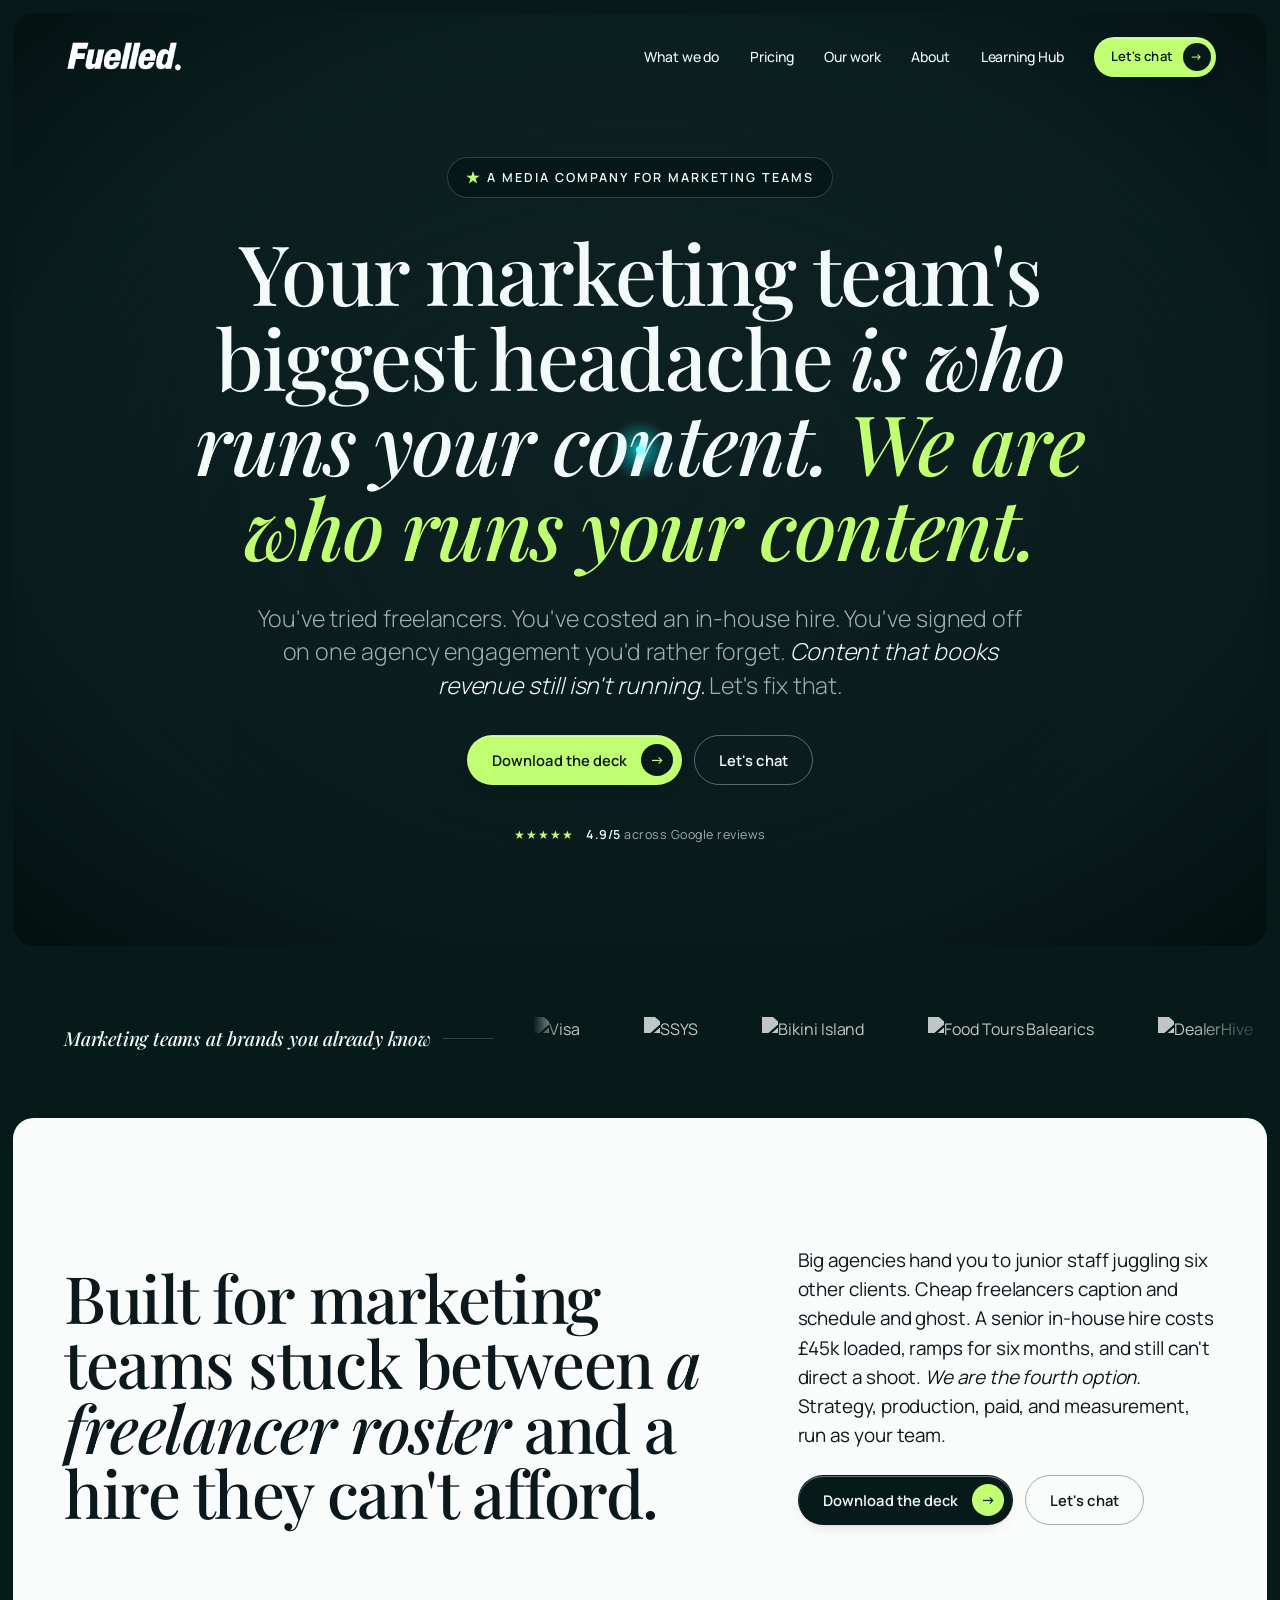
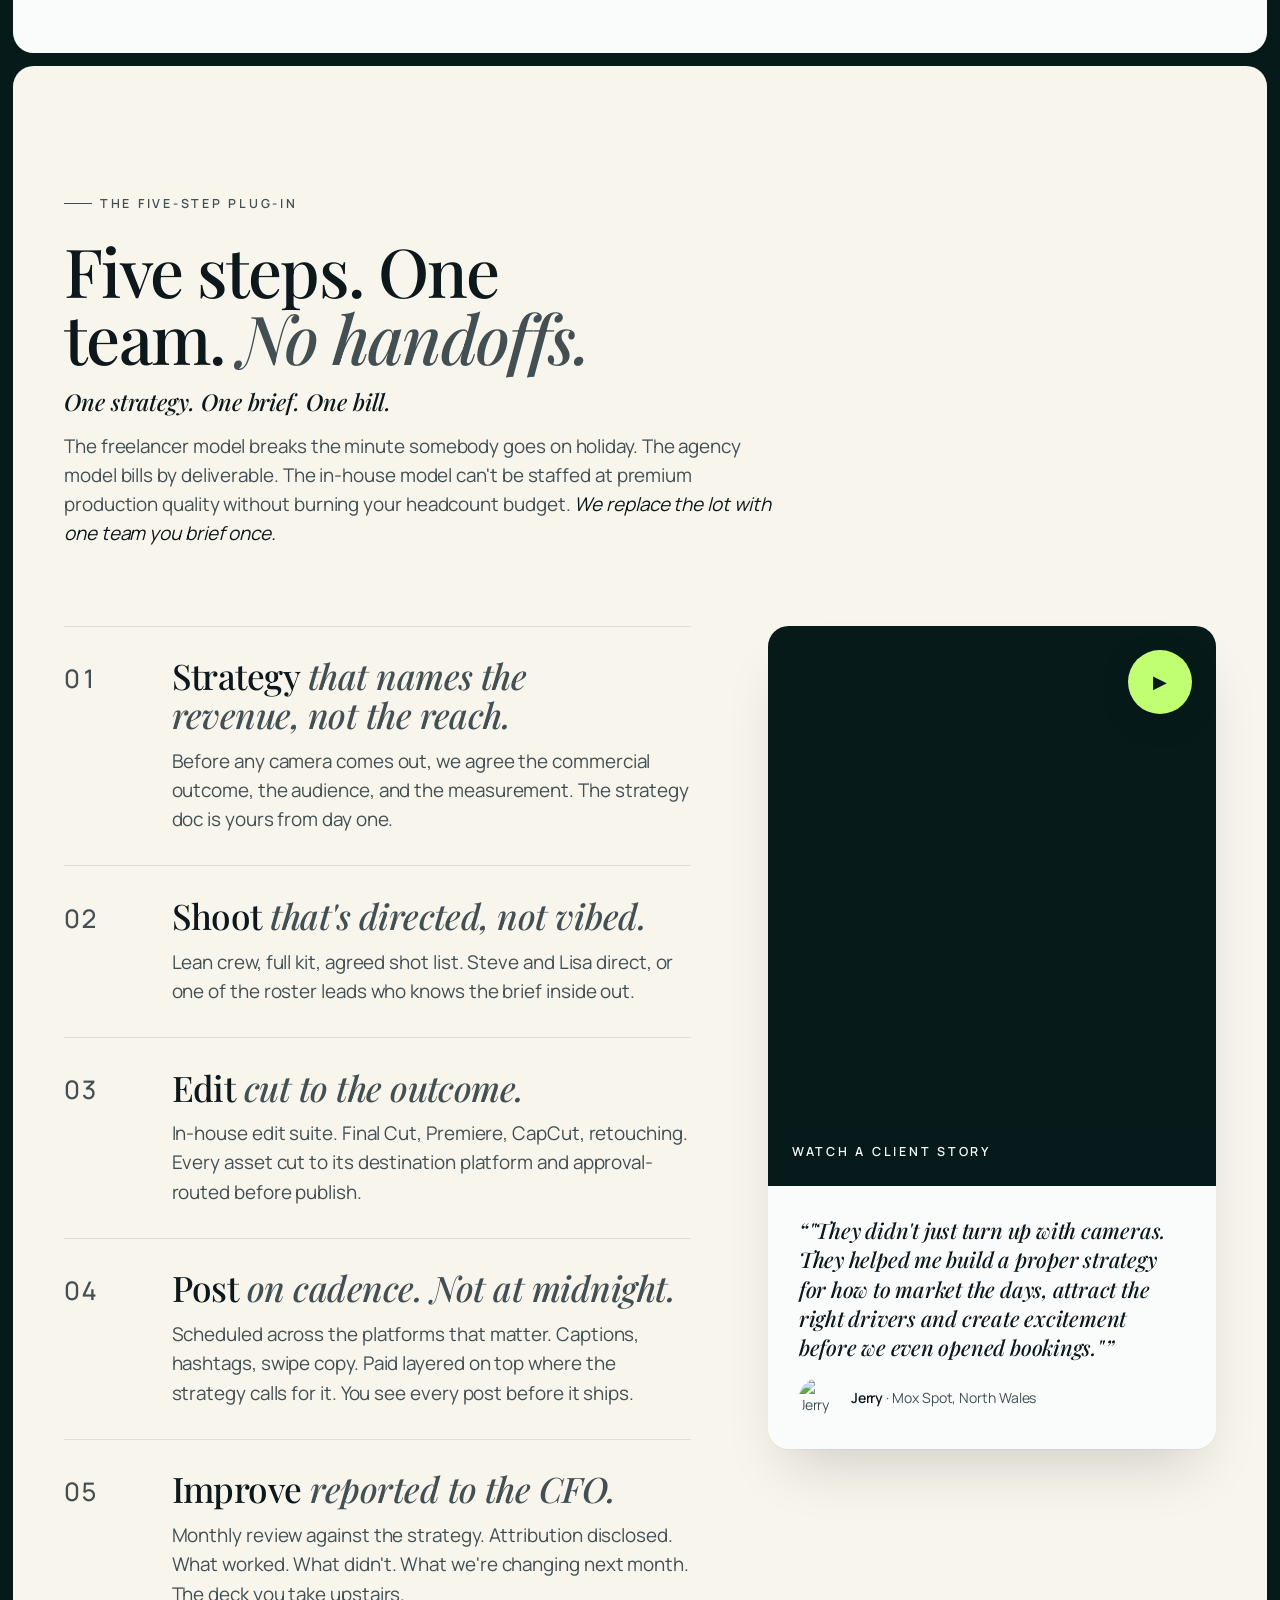
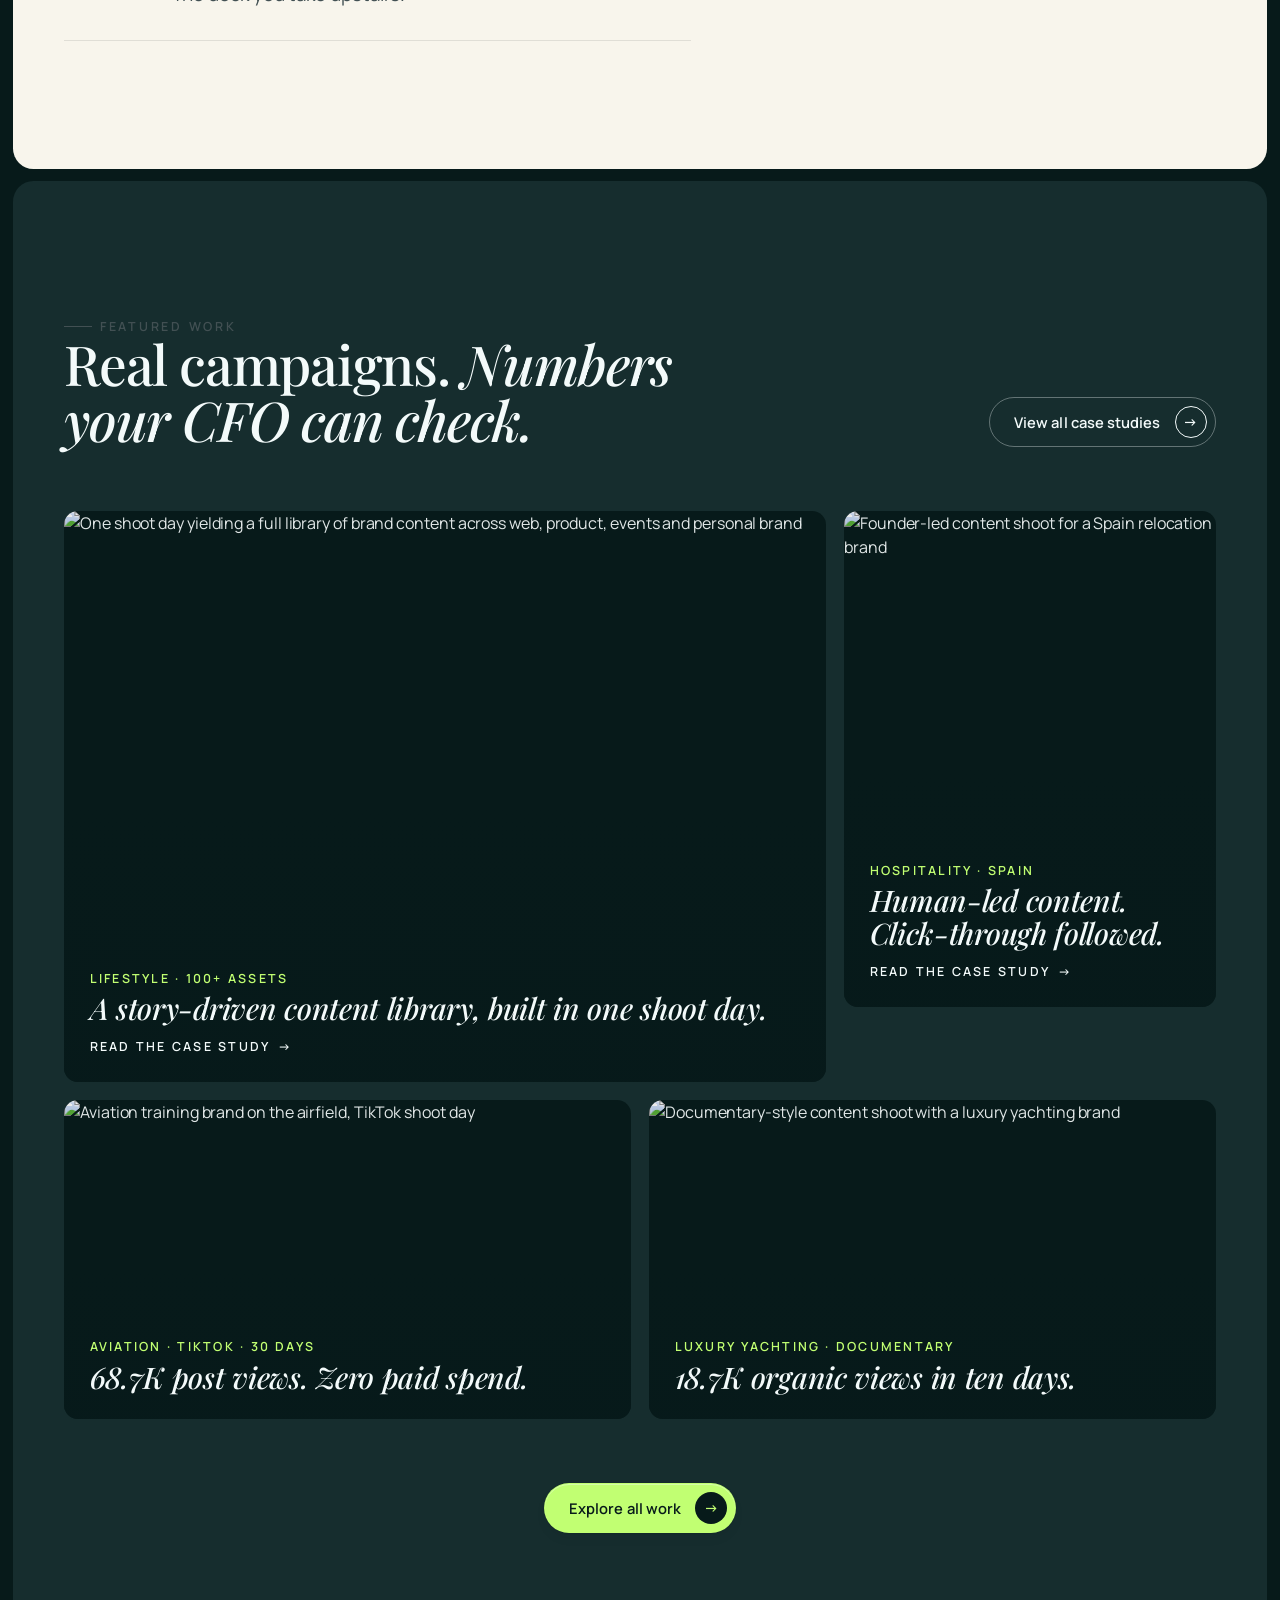
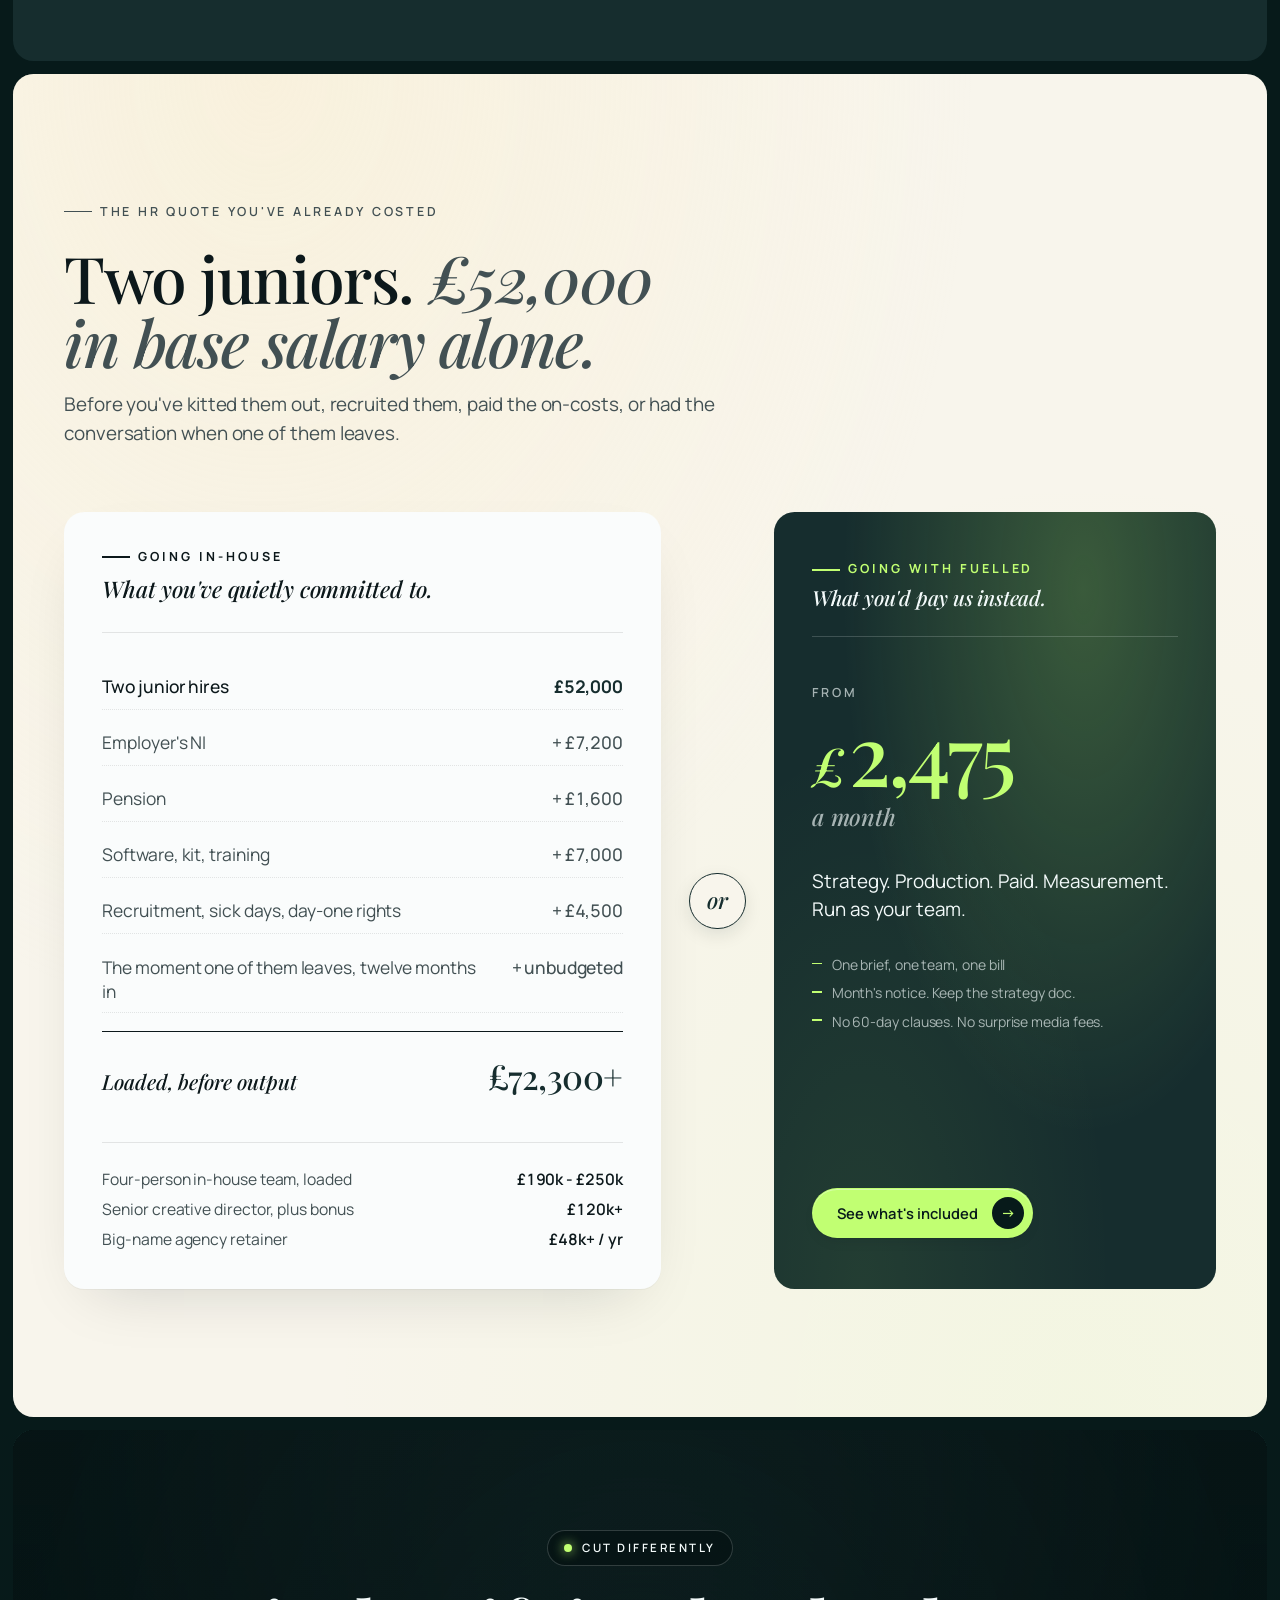
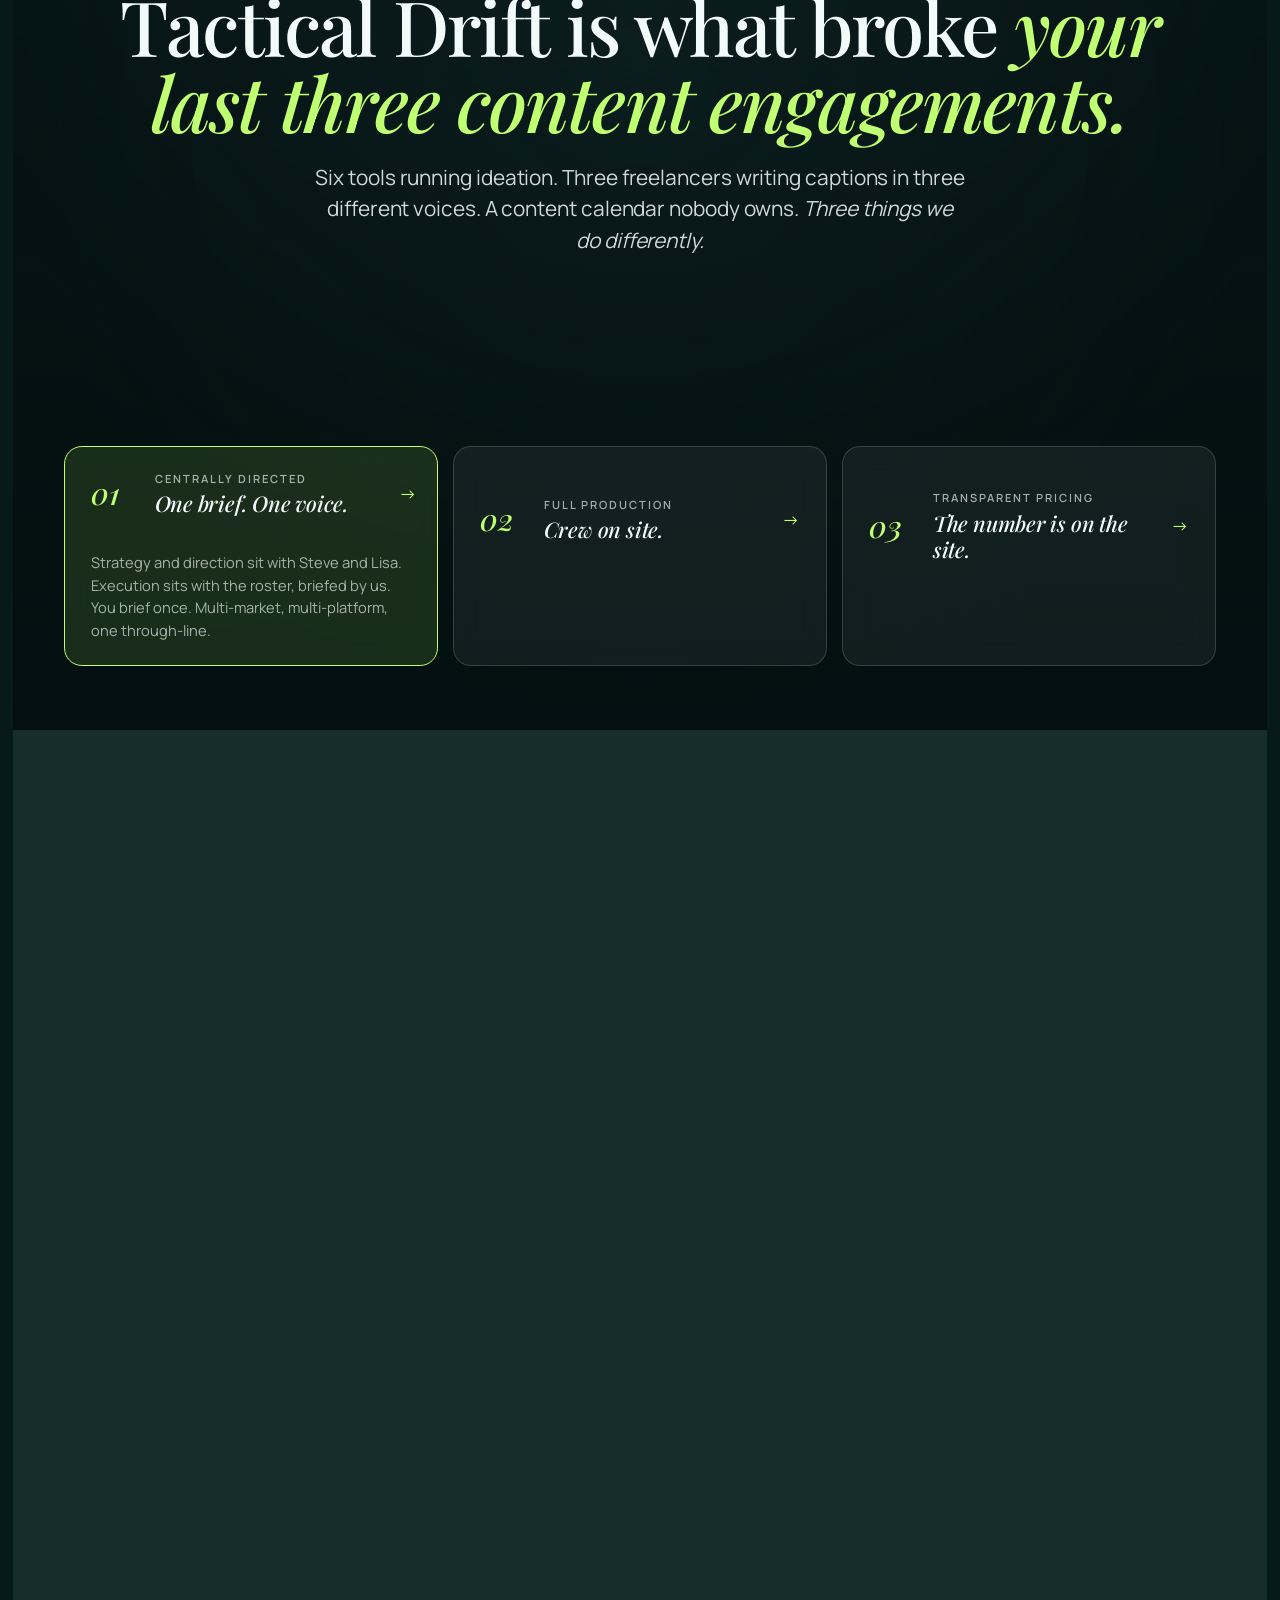
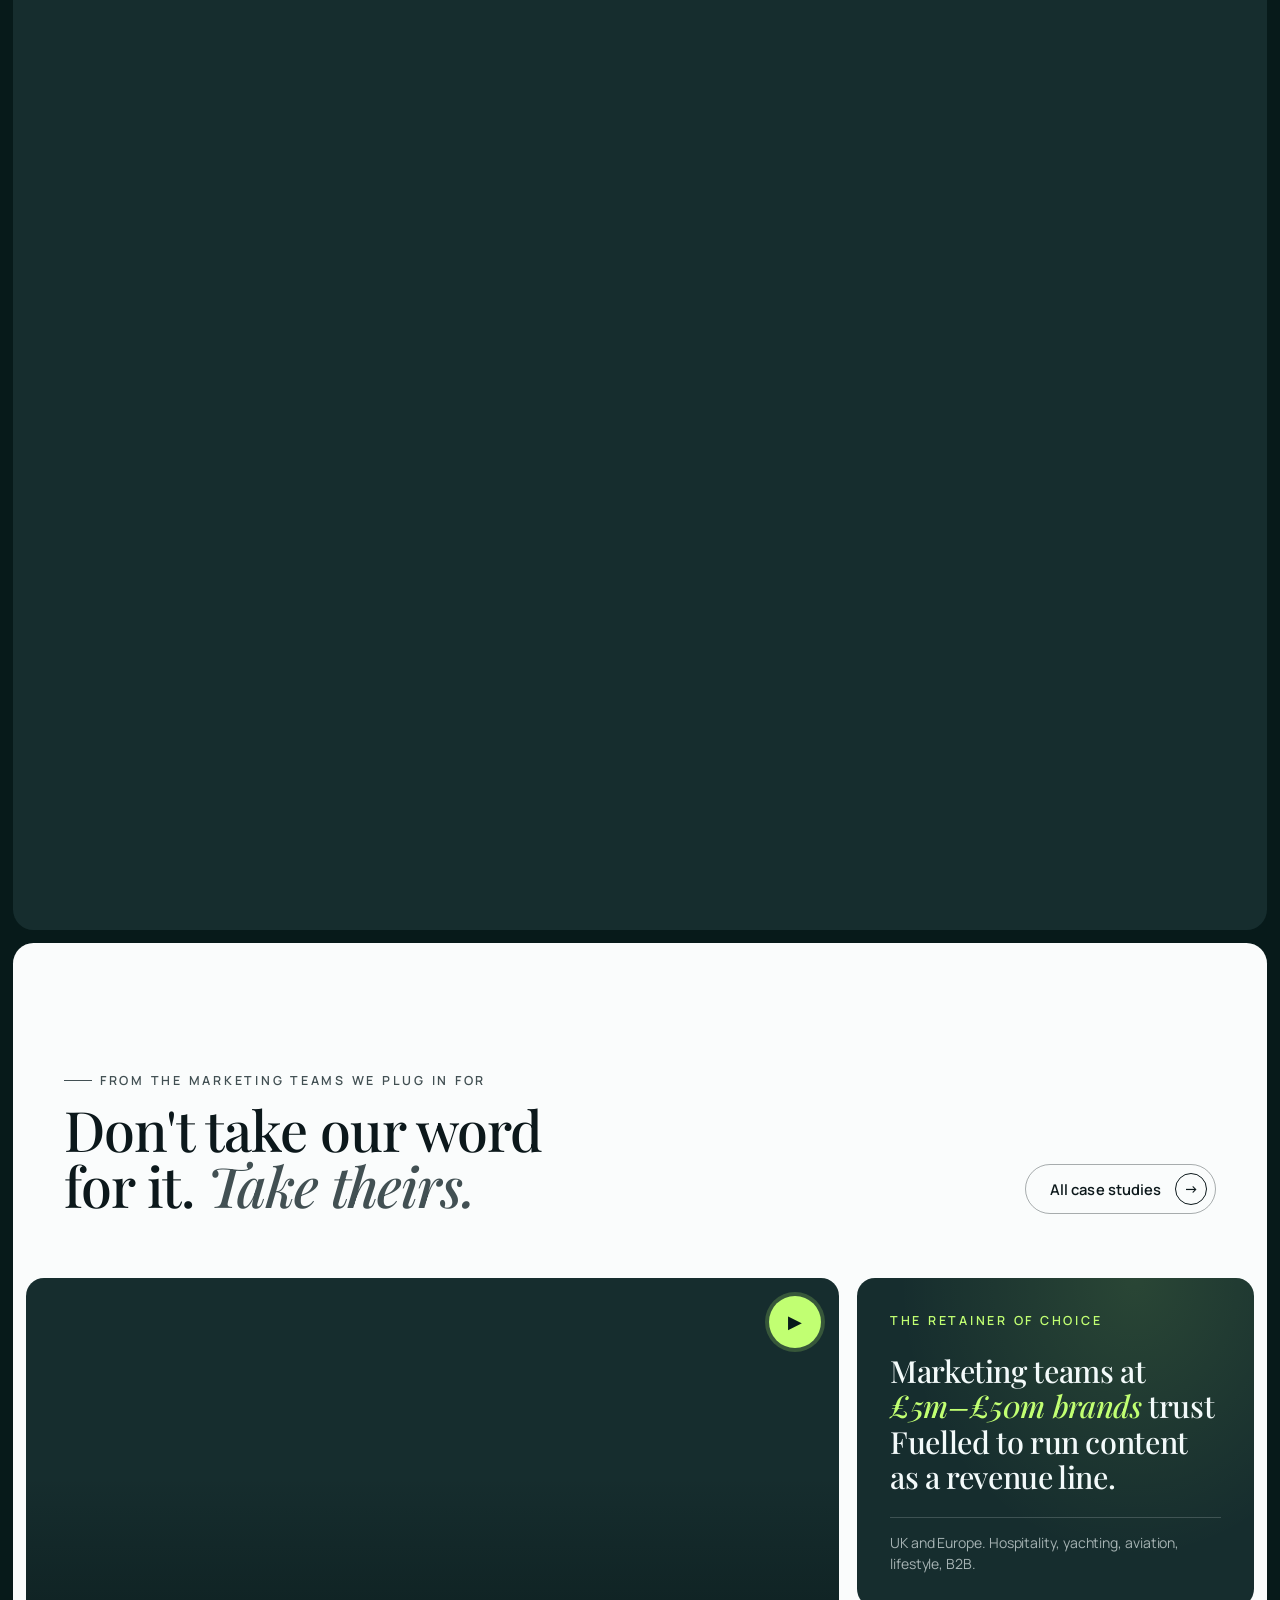
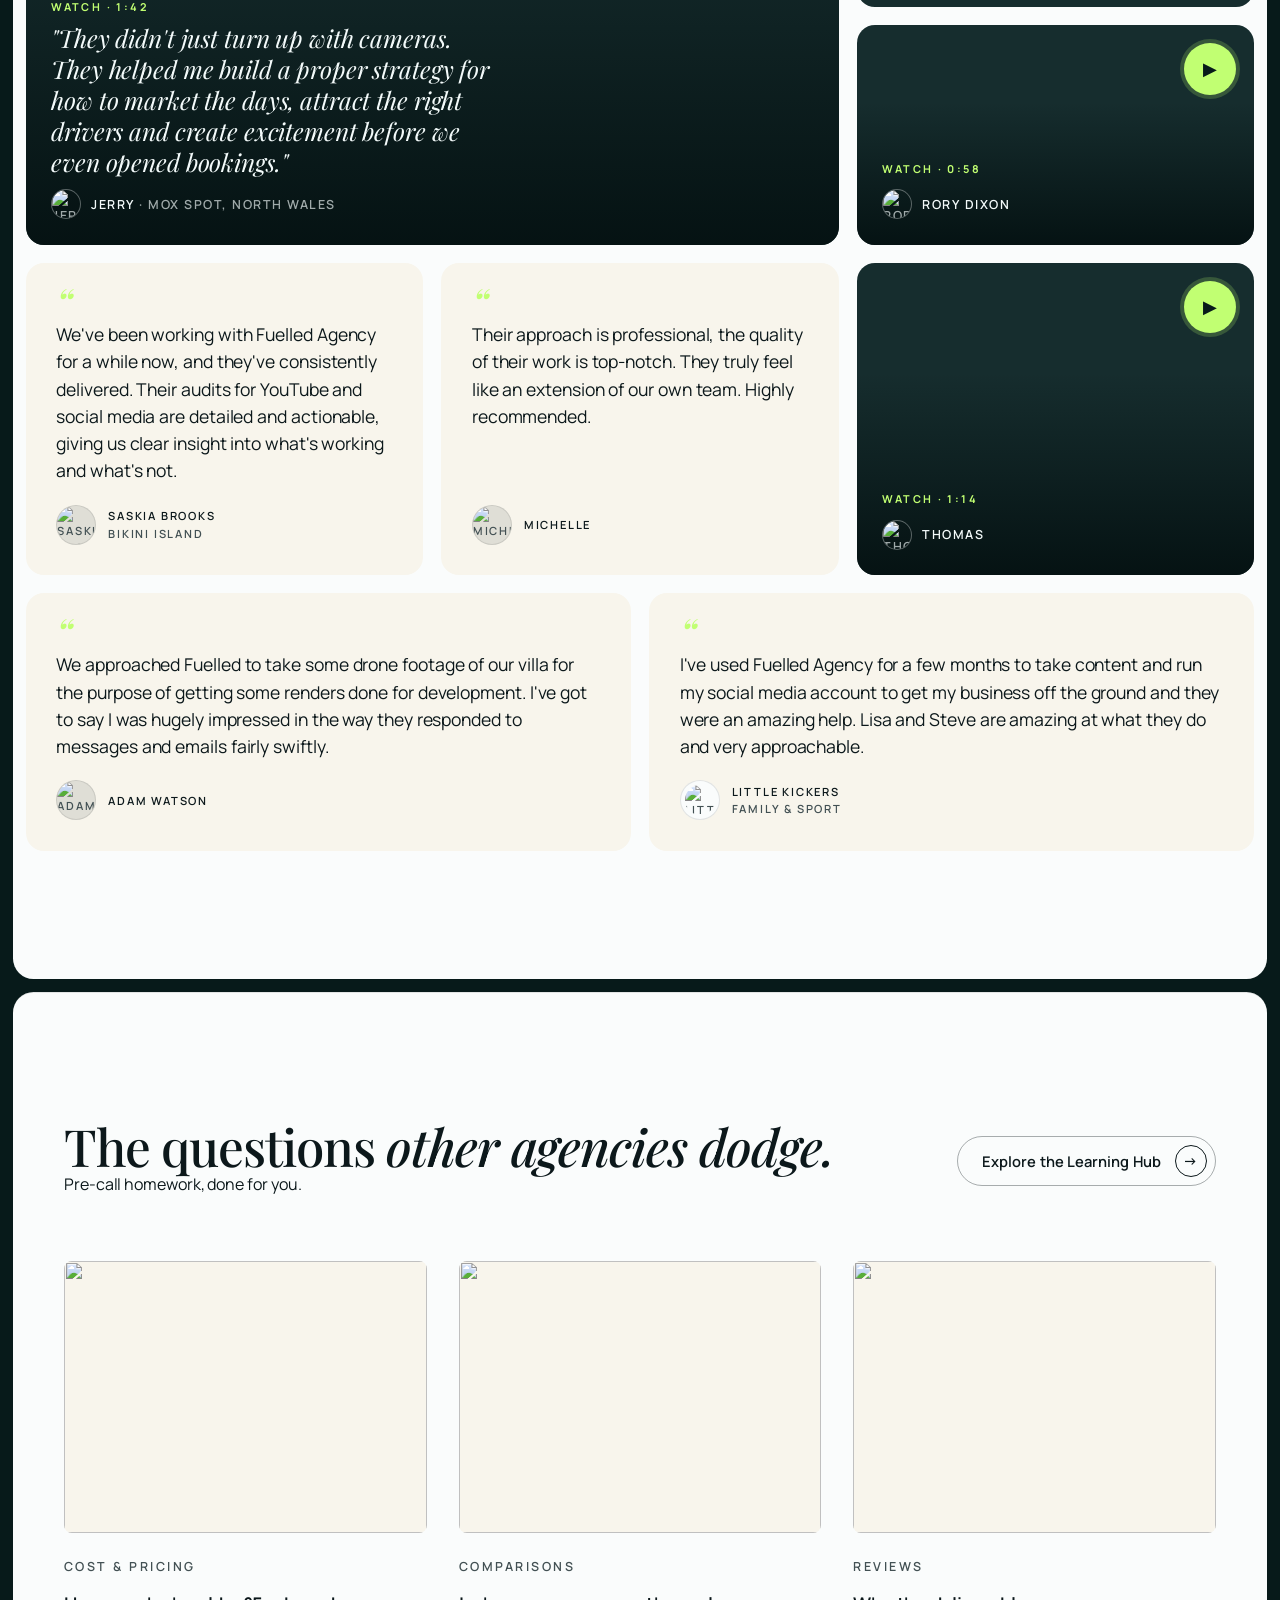
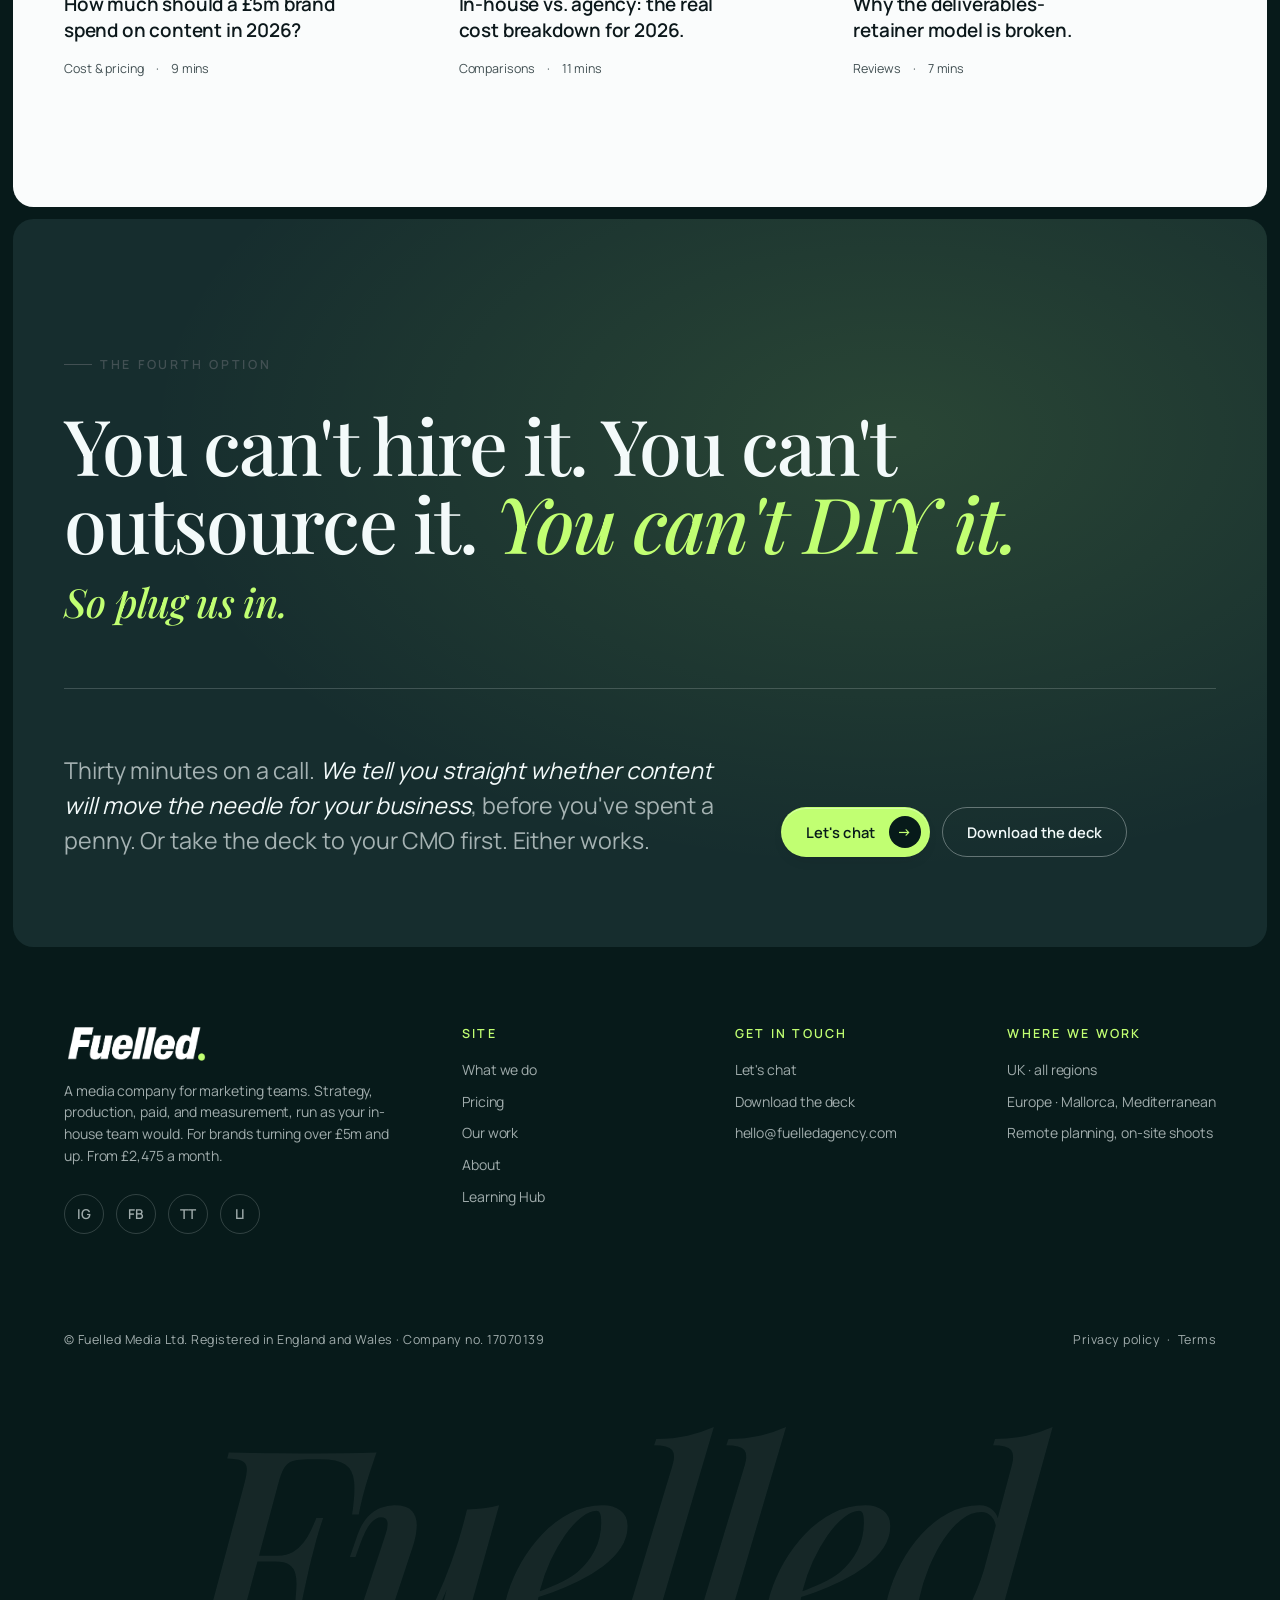
==== commit 99ad9490: "Fix: logo + asset paths resolve inside repo for GitHub Pages Logo was 404ing because HTML referenced" ====
--- a/index.html
+++ b/index.html
@@ -24,14 +24,14 @@
 <aside class="mobile-menu" id="mobile-menu" aria-hidden="true">
   <div class="mobile-menu__bg" aria-hidden="true">
     <video autoplay muted loop playsinline preload="metadata">
-      <source src="../assets/0_Woman_Bathrobe_1920x1080.mp4" type="video/mp4" />
+      <source src="assets/0_Woman_Bathrobe_1920x1080.mp4" type="video/mp4" />
     </video>
   </div>
   <div class="mobile-menu__overlay" aria-hidden="true"></div>
 
   <div class="mobile-menu__inner">
     <div class="mobile-menu__top">
-      <a href="index.html" aria-label="Fuelled Agency home"><img src="../assets/Fuelled-white.png" alt="Fuelled Agency" class="brand__logo" /></a>
+      <a href="index.html" aria-label="Fuelled Agency home"><img src="assets/Fuelled-white.png" alt="Fuelled Agency" class="brand__logo" /></a>
       <button class="nav-toggle is-active" id="mobile-menu-close" aria-label="Close menu">
         <span></span><span></span><span></span>
       </button>
@@ -72,7 +72,7 @@
     <button class="mm-testimonial" id="mm-testimonial" aria-label="Watch a client story">
       <span class="mm-testimonial__media">
         <video autoplay muted loop playsinline preload="metadata">
-          <source src="../assets/0_Woman_Luxury_1920x1080.mp4" type="video/mp4" />
+          <source src="assets/0_Woman_Luxury_1920x1080.mp4" type="video/mp4" />
         </video>
       </span>
       <span class="mm-testimonial__content">
@@ -103,7 +103,7 @@
   <header class="site-header">
     <div class="wrap site-header__inner">
       <a href="index.html" class="brand" aria-label="Fuelled Agency home">
-        <img src="../assets/Fuelled-white.png" alt="Fuelled Agency" class="brand__logo" />
+        <img src="assets/Fuelled-white.png" alt="Fuelled Agency" class="brand__logo" />
       </a>
       <nav class="nav" aria-label="Primary">
         <a href="what-we-do.html" class="nav-link">What we do</a>
@@ -254,7 +254,7 @@
       <aside class="fivesteps__witness">
         <div class="fivesteps__witness-media">
           <video autoplay muted loop playsinline preload="metadata">
-            <source src="../assets/0_Woman_Luxury_1920x1080.mp4" type="video/mp4" />
+            <source src="assets/0_Woman_Luxury_1920x1080.mp4" type="video/mp4" />
           </video>
           <span class="fivesteps__witness-play" aria-hidden="true">▶</span>
           <span class="fivesteps__witness-eyebrow">Watch a client story</span>
@@ -415,13 +415,13 @@
   <div class="manifesto__pin">
     <div class="manifesto__media">
       <div class="manifesto__media-frame is-active" data-pill="0">
-        <video autoplay muted loop playsinline preload="metadata"><source src="../assets/0_Woman_Bathrobe_1920x1080.mp4" type="video/mp4" /></video>
+        <video autoplay muted loop playsinline preload="metadata"><source src="assets/0_Woman_Bathrobe_1920x1080.mp4" type="video/mp4" /></video>
       </div>
       <div class="manifesto__media-frame" data-pill="1">
-        <video autoplay muted loop playsinline preload="metadata"><source src="../assets/6757713_Boat_Yacht_1920x1080.mp4" type="video/mp4" /></video>
+        <video autoplay muted loop playsinline preload="metadata"><source src="assets/6757713_Boat_Yacht_1920x1080.mp4" type="video/mp4" /></video>
       </div>
       <div class="manifesto__media-frame" data-pill="2">
-        <video autoplay muted loop playsinline preload="metadata"><source src="../assets/0_Woman_Luxury_1920x1080.mp4" type="video/mp4" /></video>
+        <video autoplay muted loop playsinline preload="metadata"><source src="assets/0_Woman_Luxury_1920x1080.mp4" type="video/mp4" /></video>
       </div>
     </div>
     <div class="manifesto__overlay"></div>
@@ -481,7 +481,7 @@
   <div class="qbento">
     <!-- FEATURED VIDEO -->
     <article class="qtile qtile--video qtile--featured qtile--clickable" data-testimonial="0">
-      <video autoplay muted loop playsinline preload="metadata"><source src="../assets/0_Woman_Bathrobe_1920x1080.mp4" type="video/mp4" /></video>
+      <video autoplay muted loop playsinline preload="metadata"><source src="assets/0_Woman_Bathrobe_1920x1080.mp4" type="video/mp4" /></video>
       <span class="qtile__play" aria-hidden="true">▶</span>
       <div class="qtile__caption">
         <span class="qtile__caption-eyebrow">Watch &middot; 1:42</span>
@@ -499,7 +499,7 @@
 
     <!-- VIDEO 2 -->
     <article class="qtile qtile--video qtile--video-2 qtile--clickable" data-testimonial="1">
-      <video autoplay muted loop playsinline preload="metadata"><source src="../assets/6757713_Boat_Yacht_1920x1080.mp4" type="video/mp4" /></video>
+      <video autoplay muted loop playsinline preload="metadata"><source src="assets/6757713_Boat_Yacht_1920x1080.mp4" type="video/mp4" /></video>
       <span class="qtile__play" aria-hidden="true">▶</span>
       <div class="qtile__caption">
         <span class="qtile__caption-eyebrow">Watch &middot; 0:58</span>
@@ -521,7 +521,7 @@
 
     <!-- VIDEO 3 -->
     <article class="qtile qtile--video qtile--video-3 qtile--clickable" data-testimonial="2">
-      <video autoplay muted loop playsinline preload="metadata"><source src="../assets/0_Woman_Luxury_1920x1080.mp4" type="video/mp4" /></video>
+      <video autoplay muted loop playsinline preload="metadata"><source src="assets/0_Woman_Luxury_1920x1080.mp4" type="video/mp4" /></video>
       <span class="qtile__play" aria-hidden="true">▶</span>
       <div class="qtile__caption">
         <span class="qtile__caption-eyebrow">Watch &middot; 1:14</span>
@@ -605,7 +605,7 @@
   <div class="wrap">
     <div class="site-footer__top">
       <div class="site-footer__brand">
-        <a href="index.html" aria-label="Fuelled Agency"><img src="../assets/Fuelled-white.png" alt="Fuelled Agency" /></a>
+        <a href="index.html" aria-label="Fuelled Agency"><img src="assets/Fuelled-white.png" alt="Fuelled Agency" /></a>
         <p>A media company for marketing teams. Strategy, production, paid, and measurement, run as your in-house team would. For brands turning over £5m and up. From £2,475 a month.</p>
         <div class="site-footer__brand-social">
           <a href="https://www.instagram.com/fuelledagency" aria-label="Instagram">IG</a>
@@ -655,7 +655,7 @@
 <button class="pip" id="pip" aria-label="Open testimonial">
   <span class="pip__media">
     <video id="pip-video" autoplay muted loop playsinline preload="metadata">
-      <source src="../assets/0_Woman_Bathrobe_1920x1080.mp4" type="video/mp4" />
+      <source src="assets/0_Woman_Bathrobe_1920x1080.mp4" type="video/mp4" />
     </video>
     <svg viewBox="0 0 60 60" aria-hidden="true">
       <circle class="pip__ring-bg" cx="30" cy="30" r="29" />
@@ -941,21 +941,21 @@
   (function () {
     const stories = [
       {
-        video: '../assets/0_Woman_Bathrobe_1920x1080.mp4',
+        video: 'assets/0_Woman_Bathrobe_1920x1080.mp4',
         avatar: 'https://fuelledagency.com/wp-content/uploads/2026/02/Screenshot-2026-02-26-at-18.42.16-300x260.png',
         name: 'Jerry',
         business: 'Mox Spot, North Wales',
         quote: "They didn't just turn up with cameras. They helped me build a proper strategy for how to market the days, attract the right drivers and create excitement before we even opened bookings."
       },
       {
-        video: '../assets/6757713_Boat_Yacht_1920x1080.mp4',
+        video: 'assets/6757713_Boat_Yacht_1920x1080.mp4',
         avatar: 'https://fuelledagency.com/wp-content/uploads/2026/02/Screenshot-2026-02-26-at-18.39.30-300x261.png',
         name: 'Rory Dixon',
         business: '',
         quote: 'Working with Steve and the team at Fuelled has been nothing short of exceptional. The entire experience was seamless, enjoyable, and the results exceeded expectations. Truly a five-star team.'
       },
       {
-        video: '../assets/0_Woman_Luxury_1920x1080.mp4',
+        video: 'assets/0_Woman_Luxury_1920x1080.mp4',
         avatar: 'https://fuelledagency.com/wp-content/uploads/2026/02/Screenshot-2026-02-26-at-18.38.50-300x261.png',
         name: 'Thomas',
         business: '',
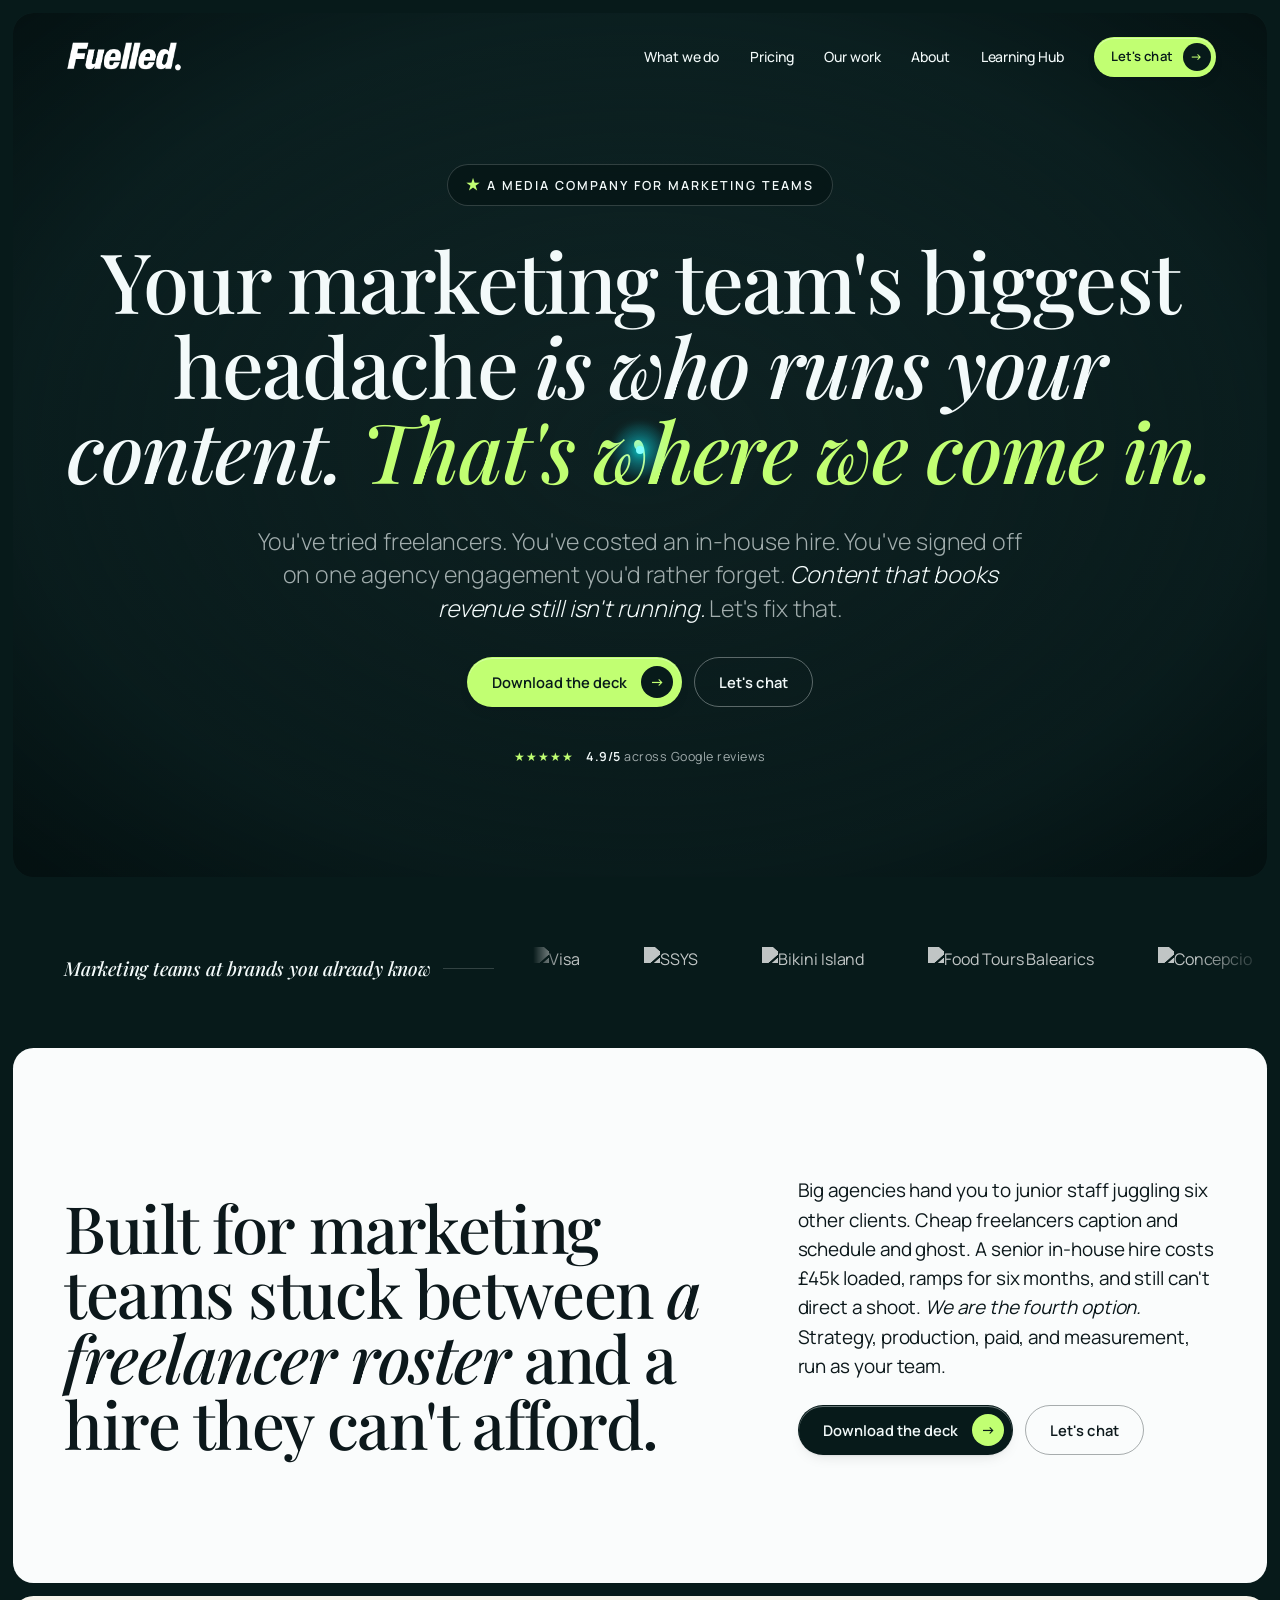
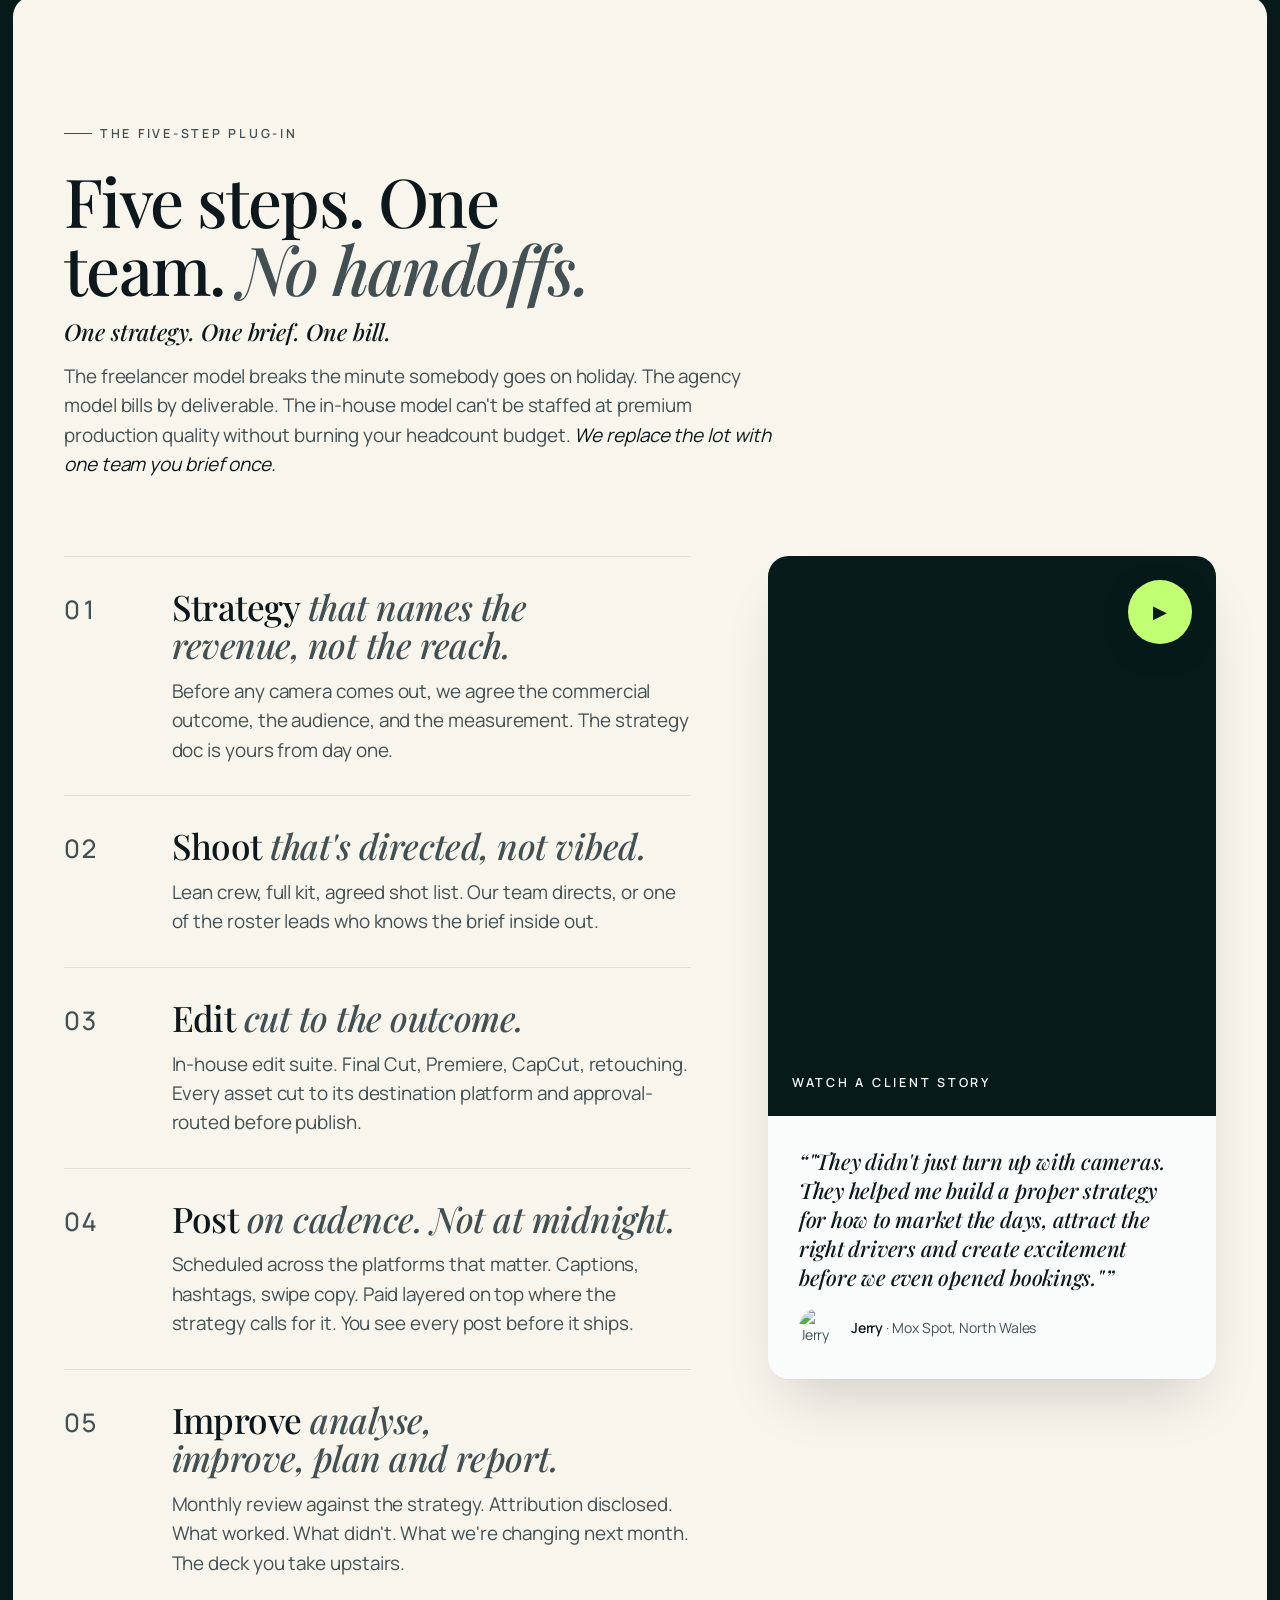
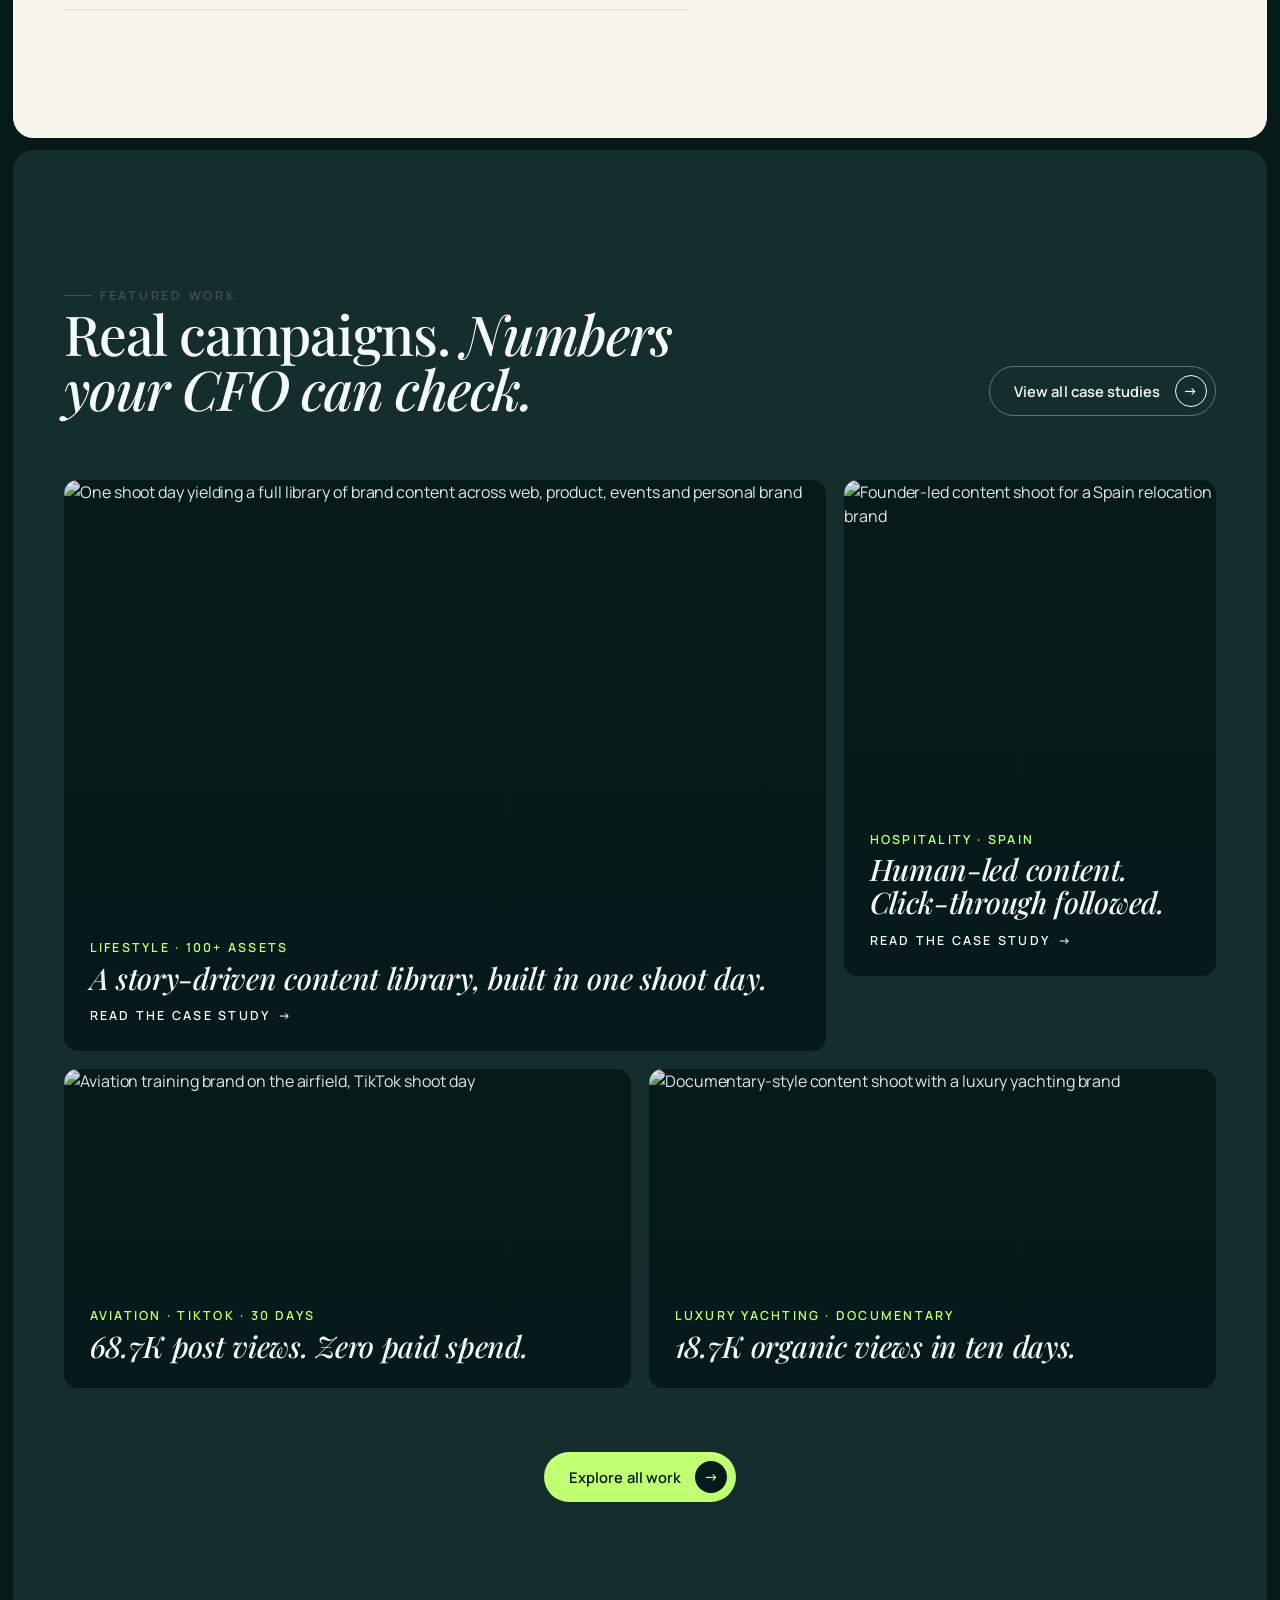
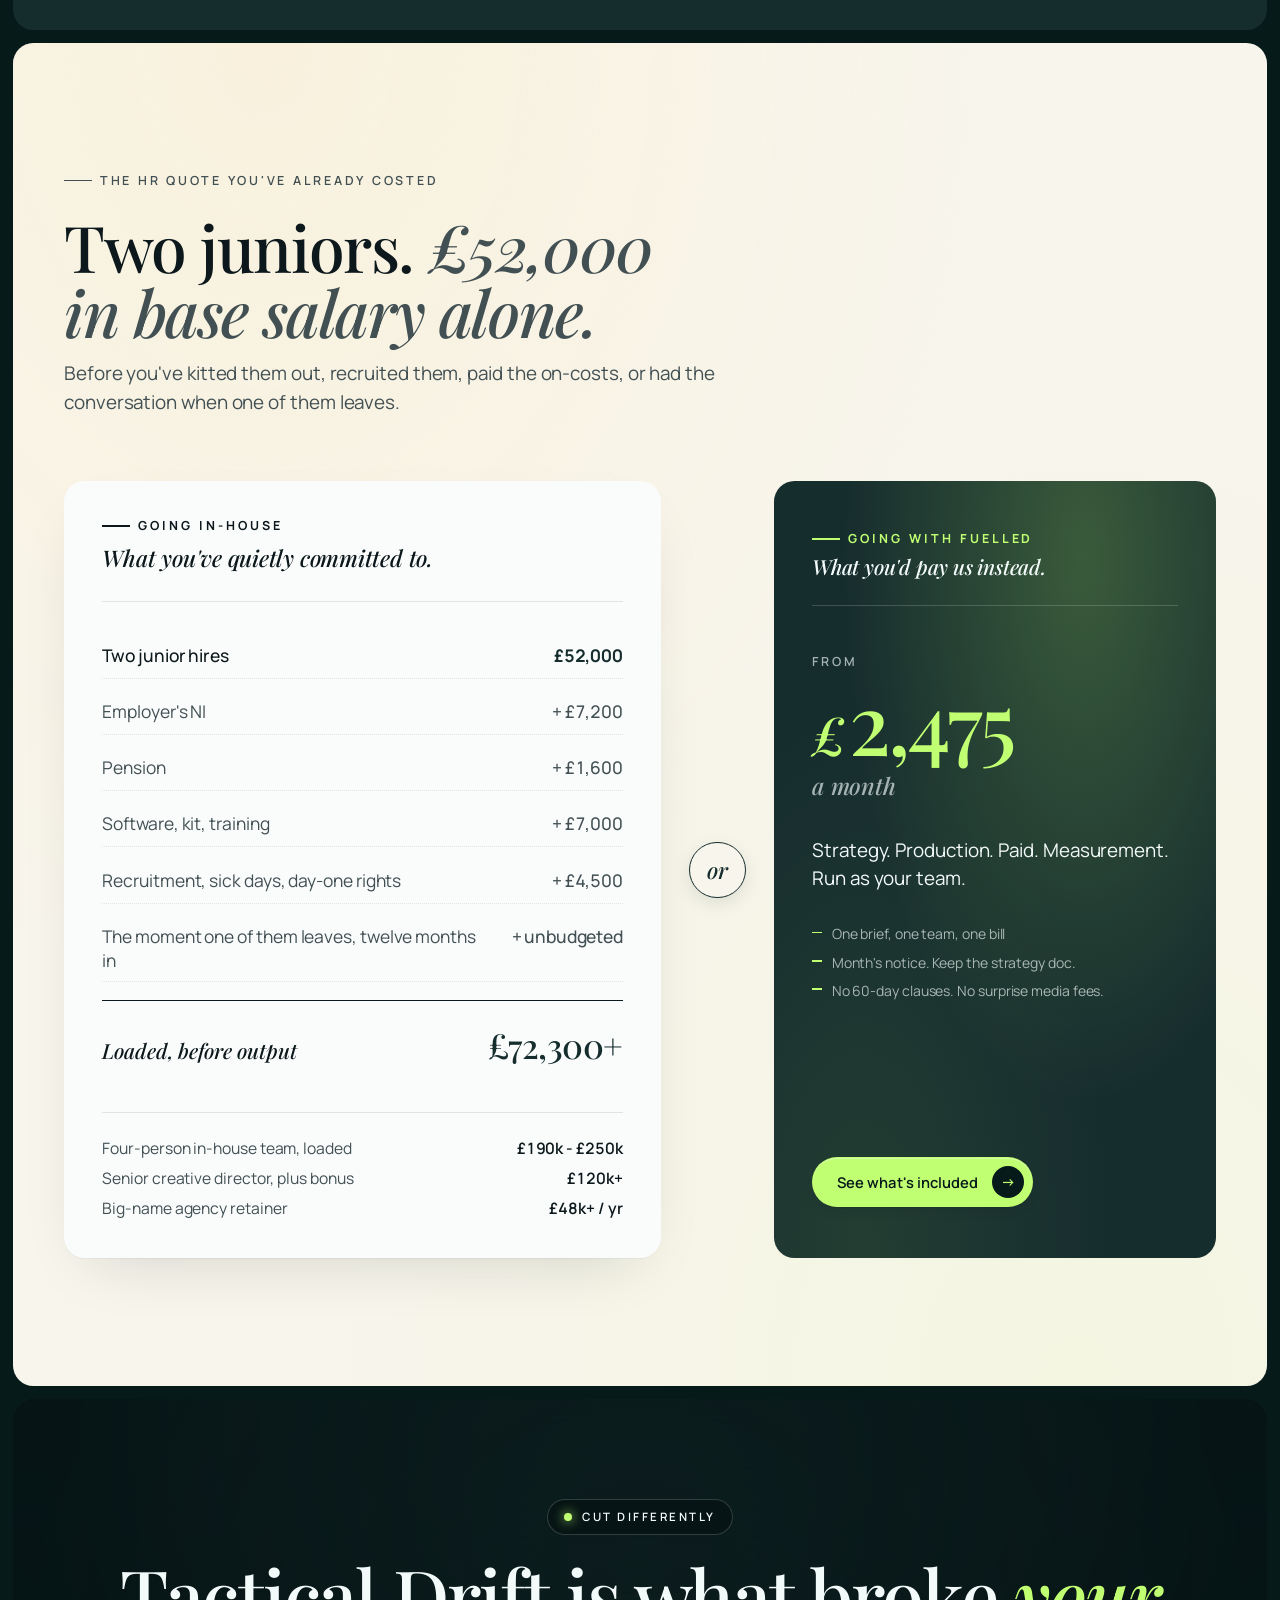
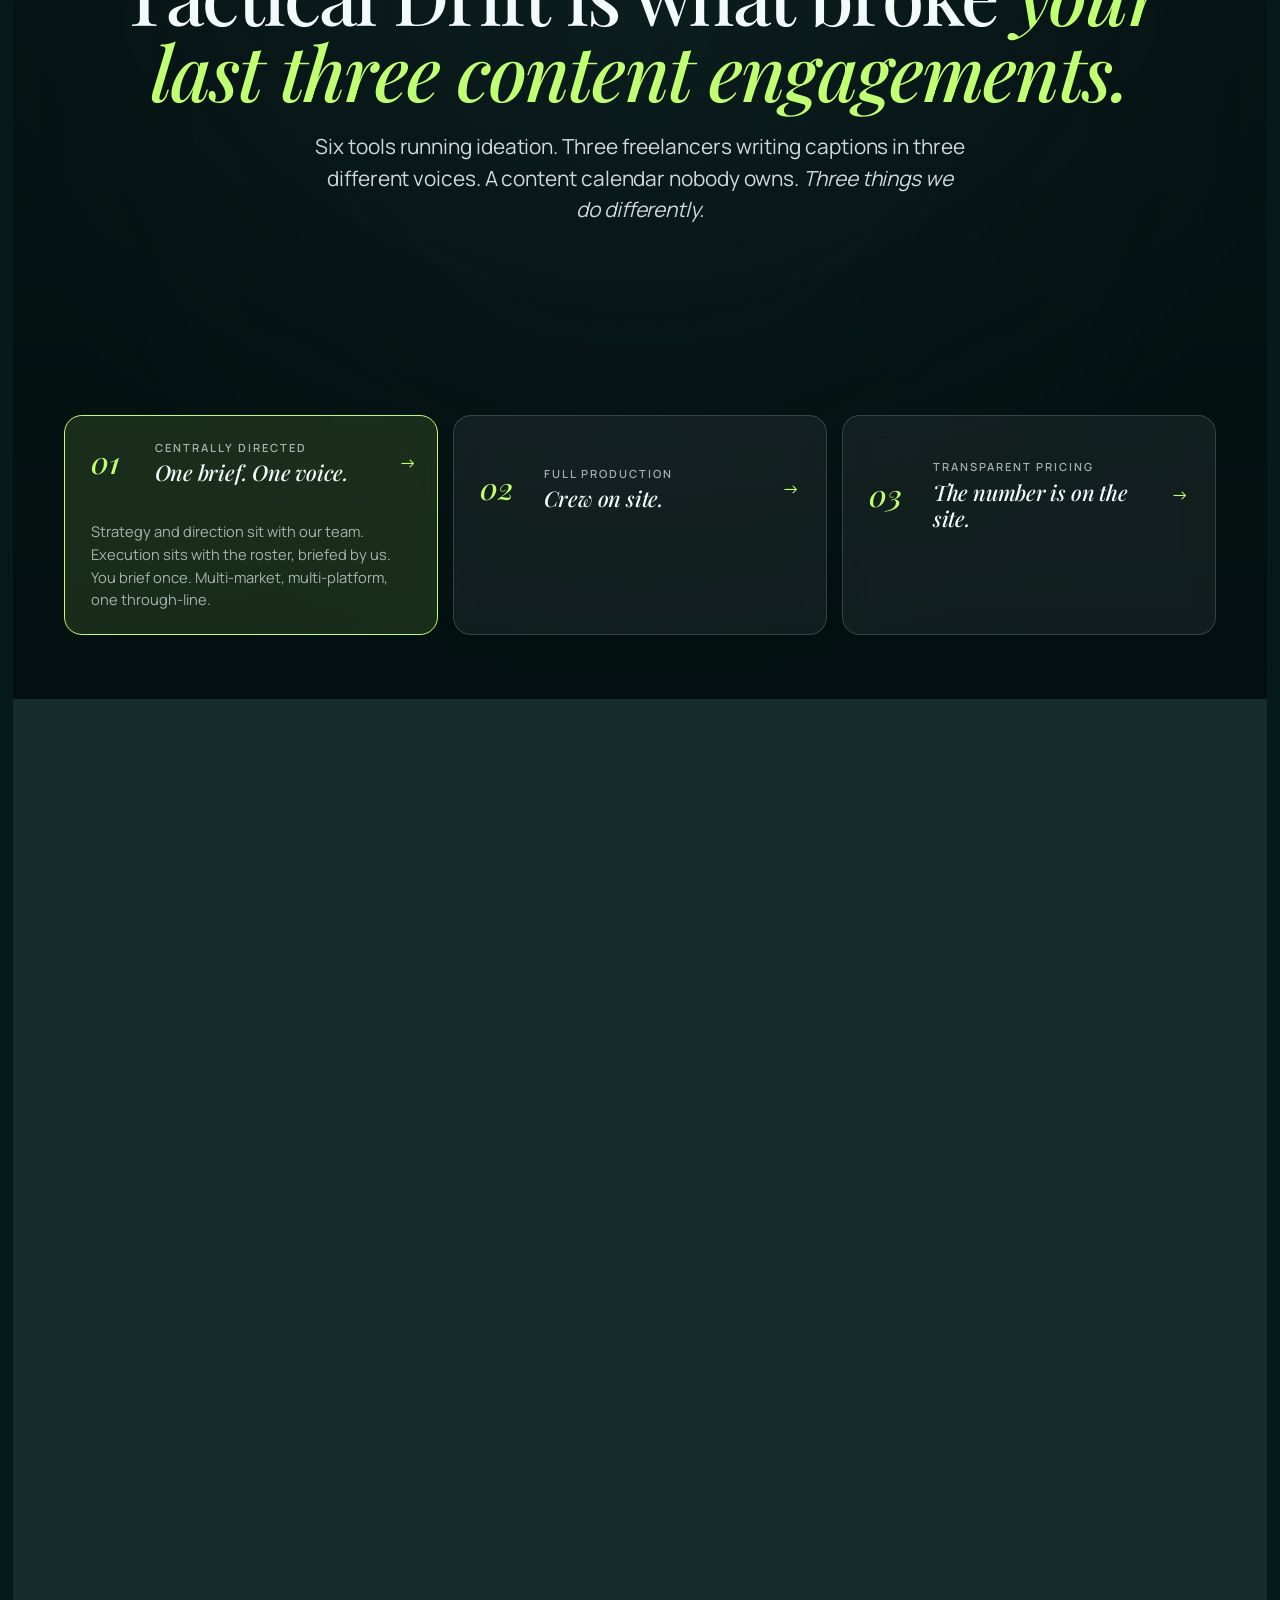
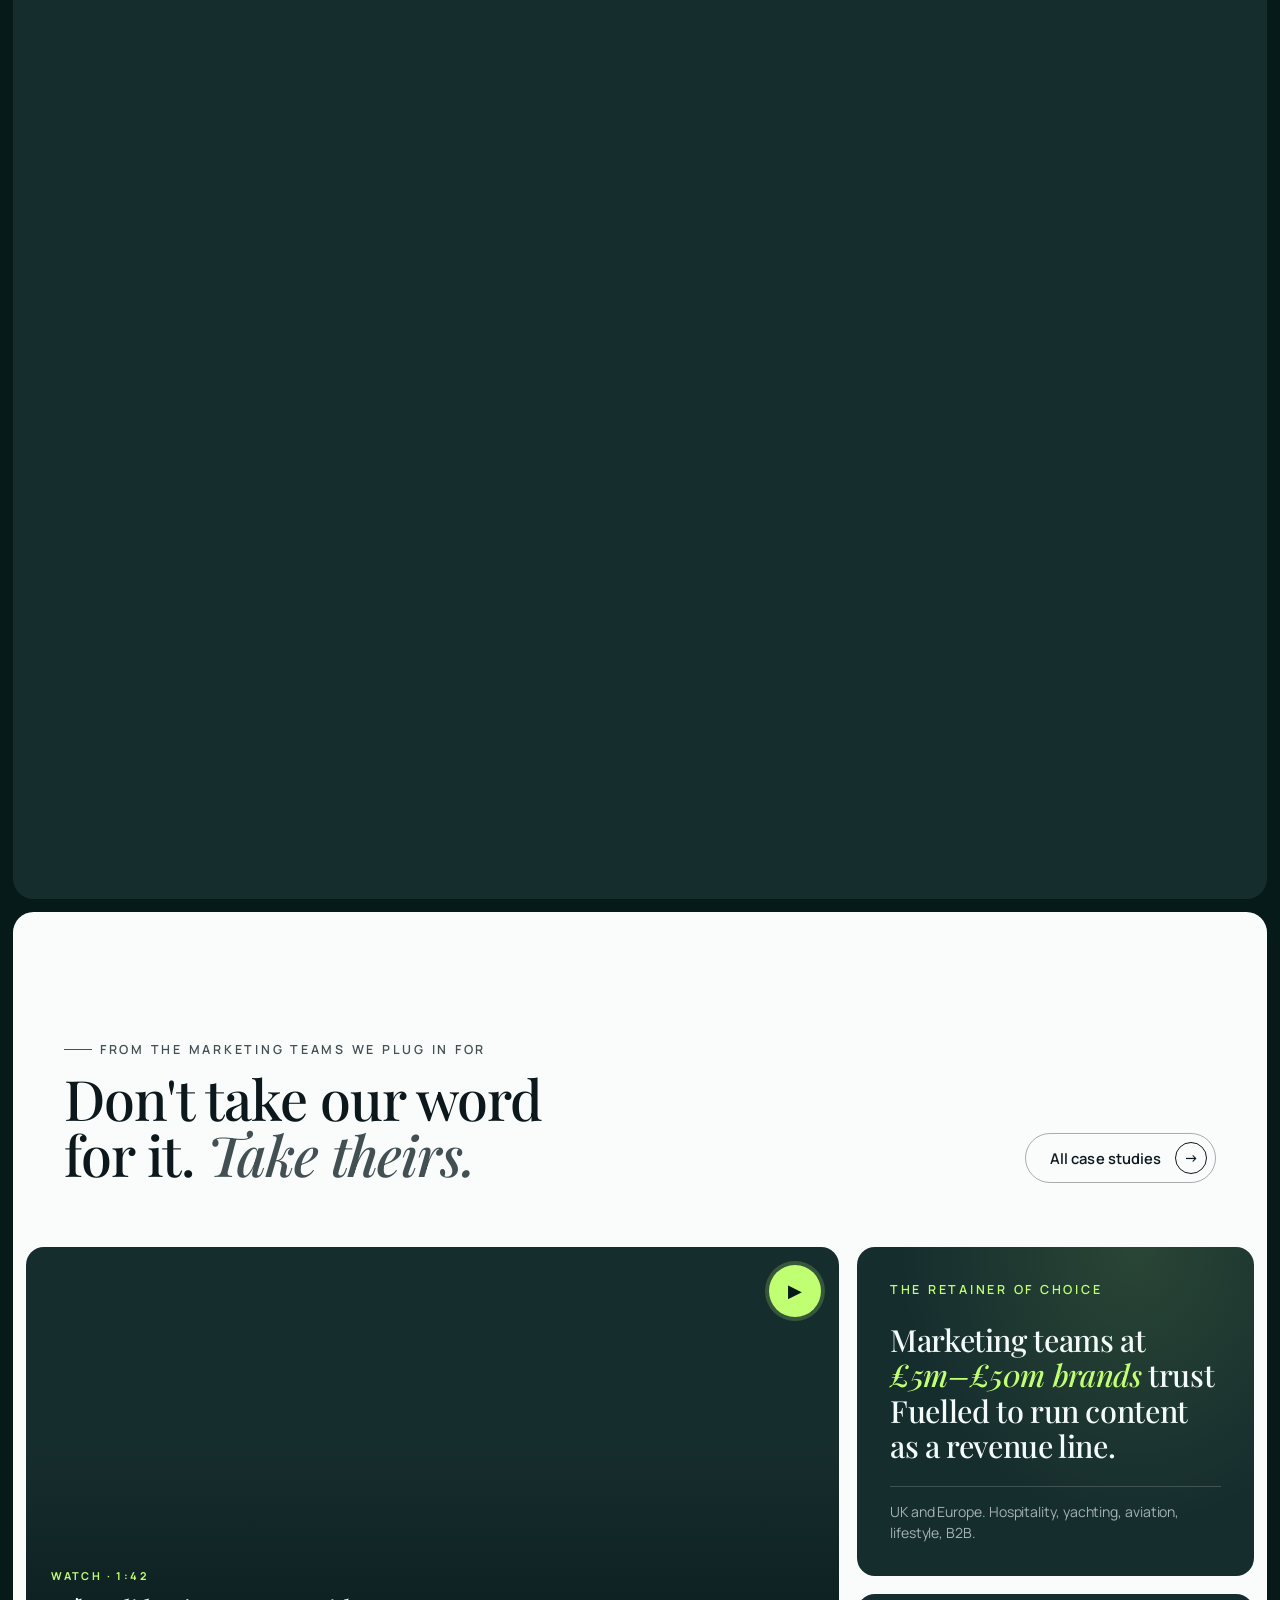
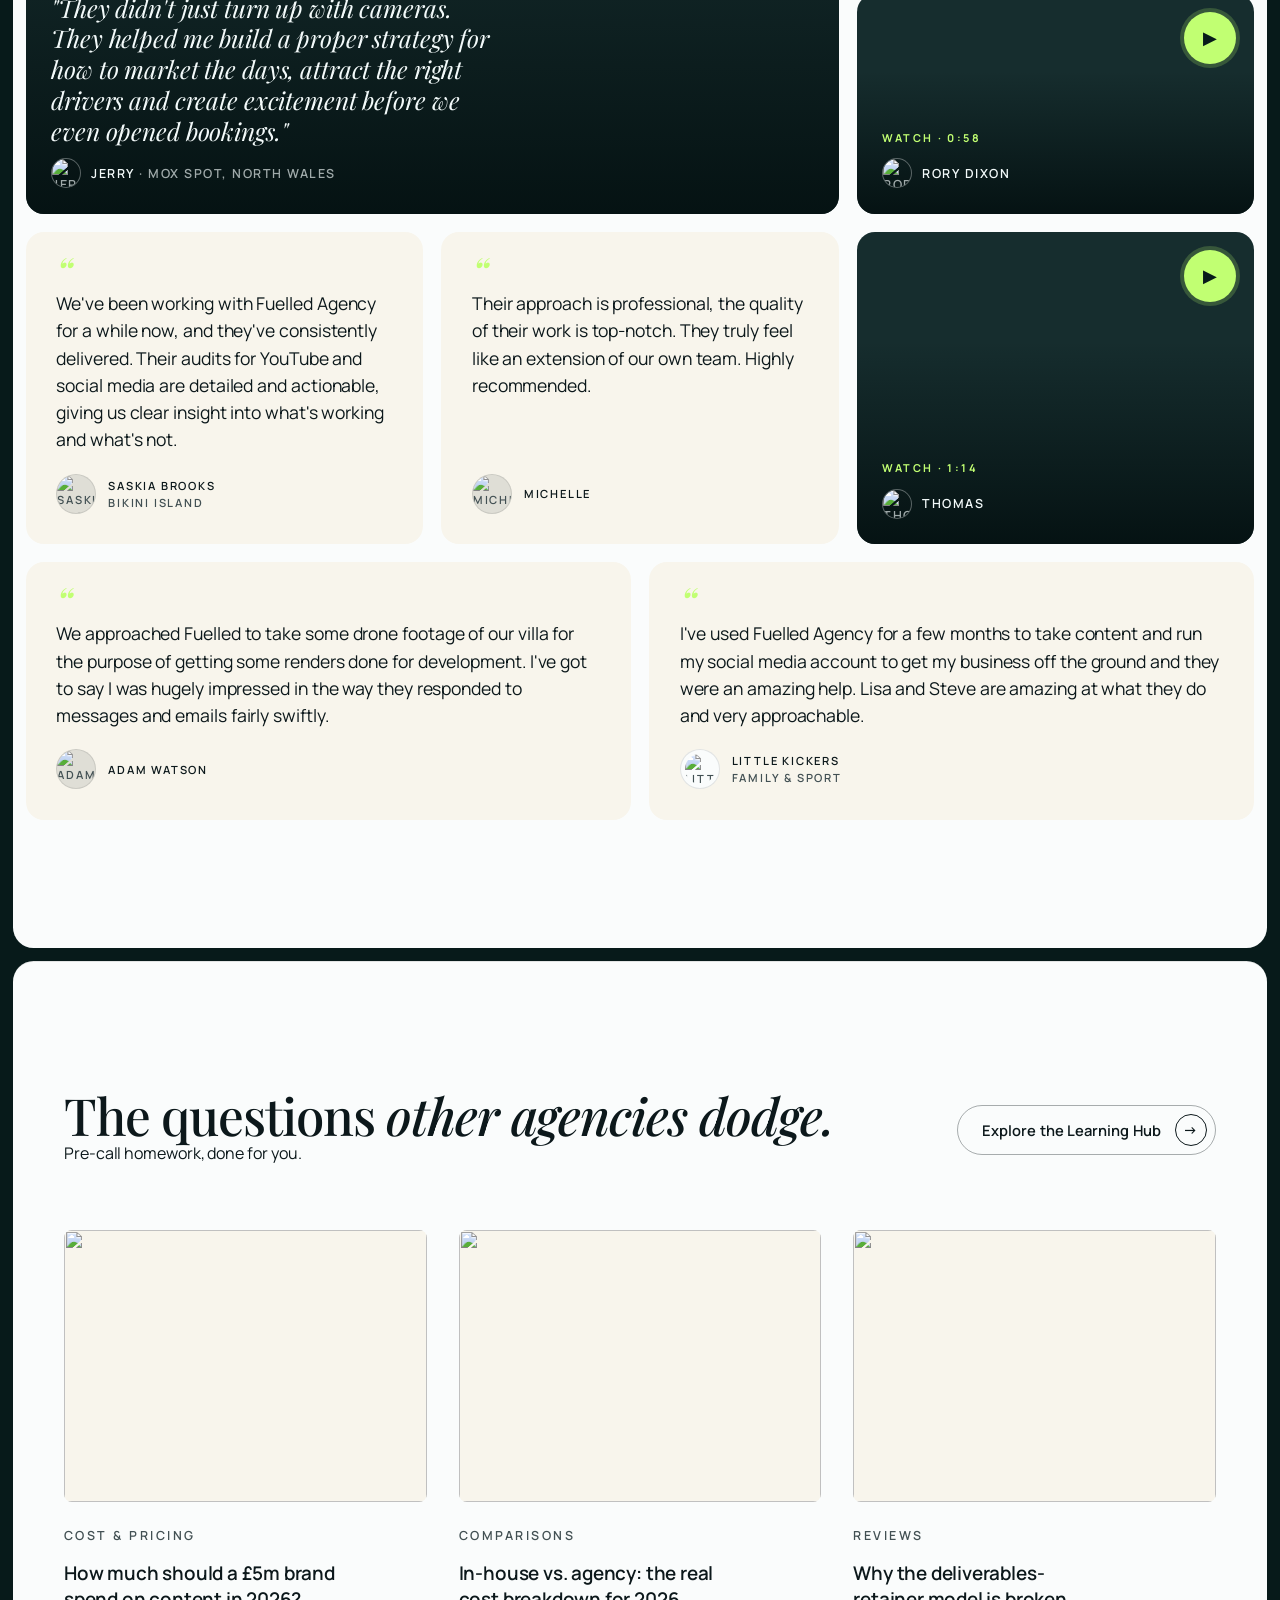
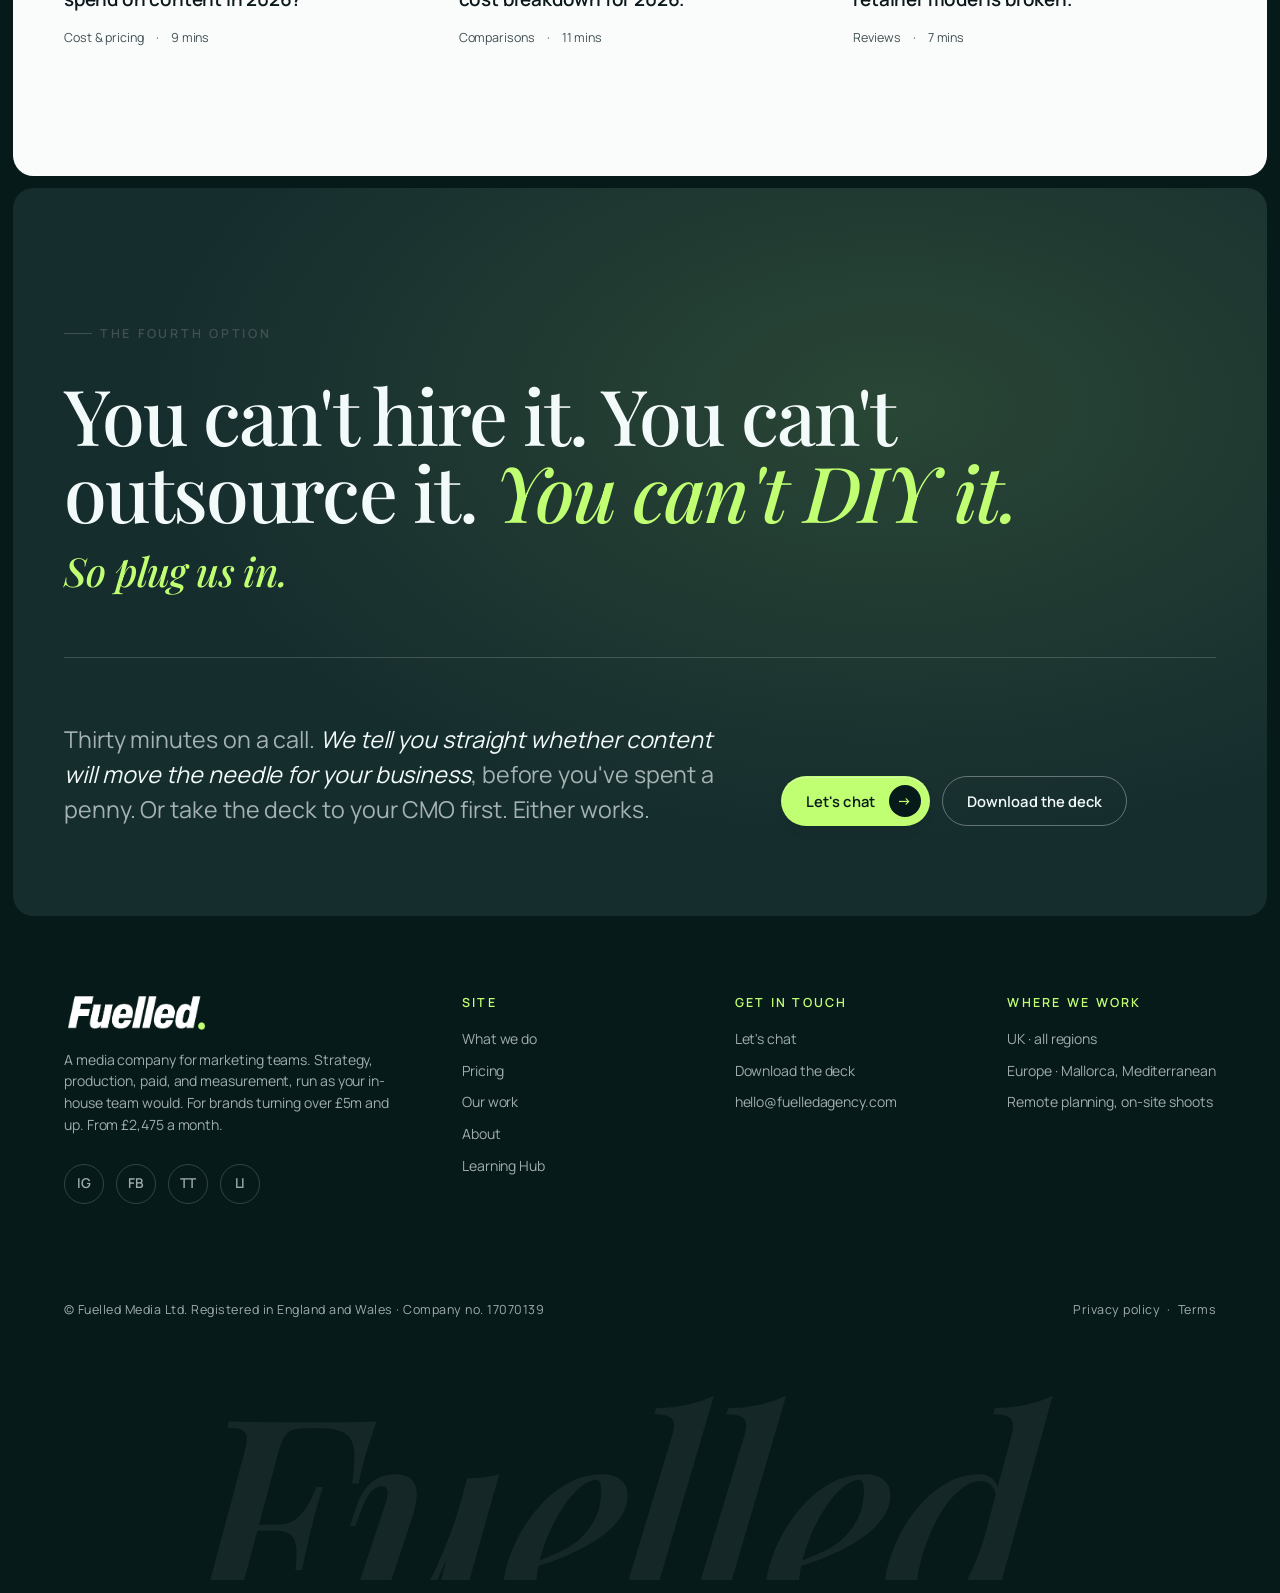
==== commit 3ccec9a3: "Design: apply Lisa's final copy tweaks across all pages (Fuelled) - index: hero sub-line, logo strip" ====
--- a/index.html
+++ b/index.html
@@ -125,7 +125,7 @@
     <h1 class="hero__headline">
       Your marketing team's biggest headache
       <em>is who runs your content.</em>
-      <span class="lime">We are who runs your content.</span>
+      <span class="lime">That's where we come in.</span>
     </h1>
 
     <div class="hero__trail" id="hero-trail" aria-hidden="true"></div>
@@ -156,23 +156,25 @@
       <img src="https://fuelledagency.com/wp-content/uploads/2026/02/SSYS-copy-1.png" alt="SSYS" class="ticker__logo" />
       <img src="https://fuelledagency.com/wp-content/uploads/2026/02/BikiniIsland.png" alt="Bikini Island" class="ticker__logo" />
       <img src="https://fuelledagency.com/wp-content/uploads/2026/02/Food-Tours-Balearics-logo-banner-768x280-copy-1.png" alt="Food Tours Balearics" class="ticker__logo" />
-      <img src="https://fuelledagency.com/wp-content/uploads/2026/02/DealerHive.png" alt="DealerHive" class="ticker__logo" />
       <img src="https://fuelledagency.com/wp-content/uploads/2026/02/Concepcio-logo-copy-1.png" alt="Concepcio" class="ticker__logo" />
       <img src="https://fuelledagency.com/wp-content/uploads/2026/02/Hadleys.png" alt="Hadleys" class="ticker__logo" />
       <img src="https://fuelledagency.com/wp-content/uploads/2026/02/littleKickers.png" alt="Little Kickers" class="ticker__logo" />
       <img src="https://fuelledagency.com/wp-content/uploads/2026/02/Zen.png" alt="Zen" class="ticker__logo" />
-      <img src="https://fuelledagency.com/wp-content/uploads/2026/02/WhiteHotWedding.png" alt="White Hot Wedding" class="ticker__logo" />
+      <img src="assets/vale-royal-kitchens-squarelogo-1661254058674.webp" alt="Vale Royal Kitchens" class="ticker__logo" />
+      <img src="assets/Love-Padel-Holidays-Logo.webp" alt="Love Padel Holidays" class="ticker__logo" />
+      <img src="assets/mallorca-solutions-logo.png" alt="Mallorca Solutions" class="ticker__logo" />
       <!-- duplicate for seamless loop -->
       <img src="https://fuelledagency.com/wp-content/uploads/2026/02/visa-copy.png" alt="" class="ticker__logo" aria-hidden="true" />
       <img src="https://fuelledagency.com/wp-content/uploads/2026/02/SSYS-copy-1.png" alt="" class="ticker__logo" aria-hidden="true" />
       <img src="https://fuelledagency.com/wp-content/uploads/2026/02/BikiniIsland.png" alt="" class="ticker__logo" aria-hidden="true" />
       <img src="https://fuelledagency.com/wp-content/uploads/2026/02/Food-Tours-Balearics-logo-banner-768x280-copy-1.png" alt="" class="ticker__logo" aria-hidden="true" />
-      <img src="https://fuelledagency.com/wp-content/uploads/2026/02/DealerHive.png" alt="" class="ticker__logo" aria-hidden="true" />
       <img src="https://fuelledagency.com/wp-content/uploads/2026/02/Concepcio-logo-copy-1.png" alt="" class="ticker__logo" aria-hidden="true" />
       <img src="https://fuelledagency.com/wp-content/uploads/2026/02/Hadleys.png" alt="" class="ticker__logo" aria-hidden="true" />
       <img src="https://fuelledagency.com/wp-content/uploads/2026/02/littleKickers.png" alt="" class="ticker__logo" aria-hidden="true" />
       <img src="https://fuelledagency.com/wp-content/uploads/2026/02/Zen.png" alt="" class="ticker__logo" aria-hidden="true" />
-      <img src="https://fuelledagency.com/wp-content/uploads/2026/02/WhiteHotWedding.png" alt="" class="ticker__logo" aria-hidden="true" />
+      <img src="assets/vale-royal-kitchens-squarelogo-1661254058674.webp" alt="" class="ticker__logo" aria-hidden="true" />
+      <img src="assets/Love-Padel-Holidays-Logo.webp" alt="" class="ticker__logo" aria-hidden="true" />
+      <img src="assets/mallorca-solutions-logo.png" alt="" class="ticker__logo" aria-hidden="true" />
       </div>
     </div>
   </div>
@@ -225,7 +227,7 @@
           <span class="fivesteps__step-num">02</span>
           <div class="fivesteps__step-body">
             <h3 class="fivesteps__step-title">Shoot <em>that's directed, not vibed.</em></h3>
-            <p>Lean crew, full kit, agreed shot list. Steve and Lisa direct, or one of the roster leads who knows the brief inside out.</p>
+            <p>Lean crew, full kit, agreed shot list. Our team directs, or one of the roster leads who knows the brief inside out.</p>
           </div>
         </li>
         <li class="fivesteps__step">
@@ -245,7 +247,7 @@
         <li class="fivesteps__step">
           <span class="fivesteps__step-num">05</span>
           <div class="fivesteps__step-body">
-            <h3 class="fivesteps__step-title">Improve <em>reported to the CFO.</em></h3>
+            <h3 class="fivesteps__step-title">Improve <em>analyse, improve, plan and report.</em></h3>
             <p>Monthly review against the strategy. Attribution disclosed. What worked. What didn't. What we're changing next month. The deck you take upstairs.</p>
           </div>
         </li>
@@ -441,7 +443,7 @@
           <span class="manifesto__pill-title">One brief. One voice.</span>
         </span>
         <span class="manifesto__pill-arrow">&rarr;</span>
-        <div class="manifesto__pill-detail"><div>Strategy and direction sit with Steve and Lisa. Execution sits with the roster, briefed by us. You brief once. Multi-market, multi-platform, one through-line.</div></div>
+        <div class="manifesto__pill-detail"><div>Strategy and direction sit with our team. Execution sits with the roster, briefed by us. You brief once. Multi-market, multi-platform, one through-line.</div></div>
       </button>
 
       <button class="manifesto__pill" data-pill="1">
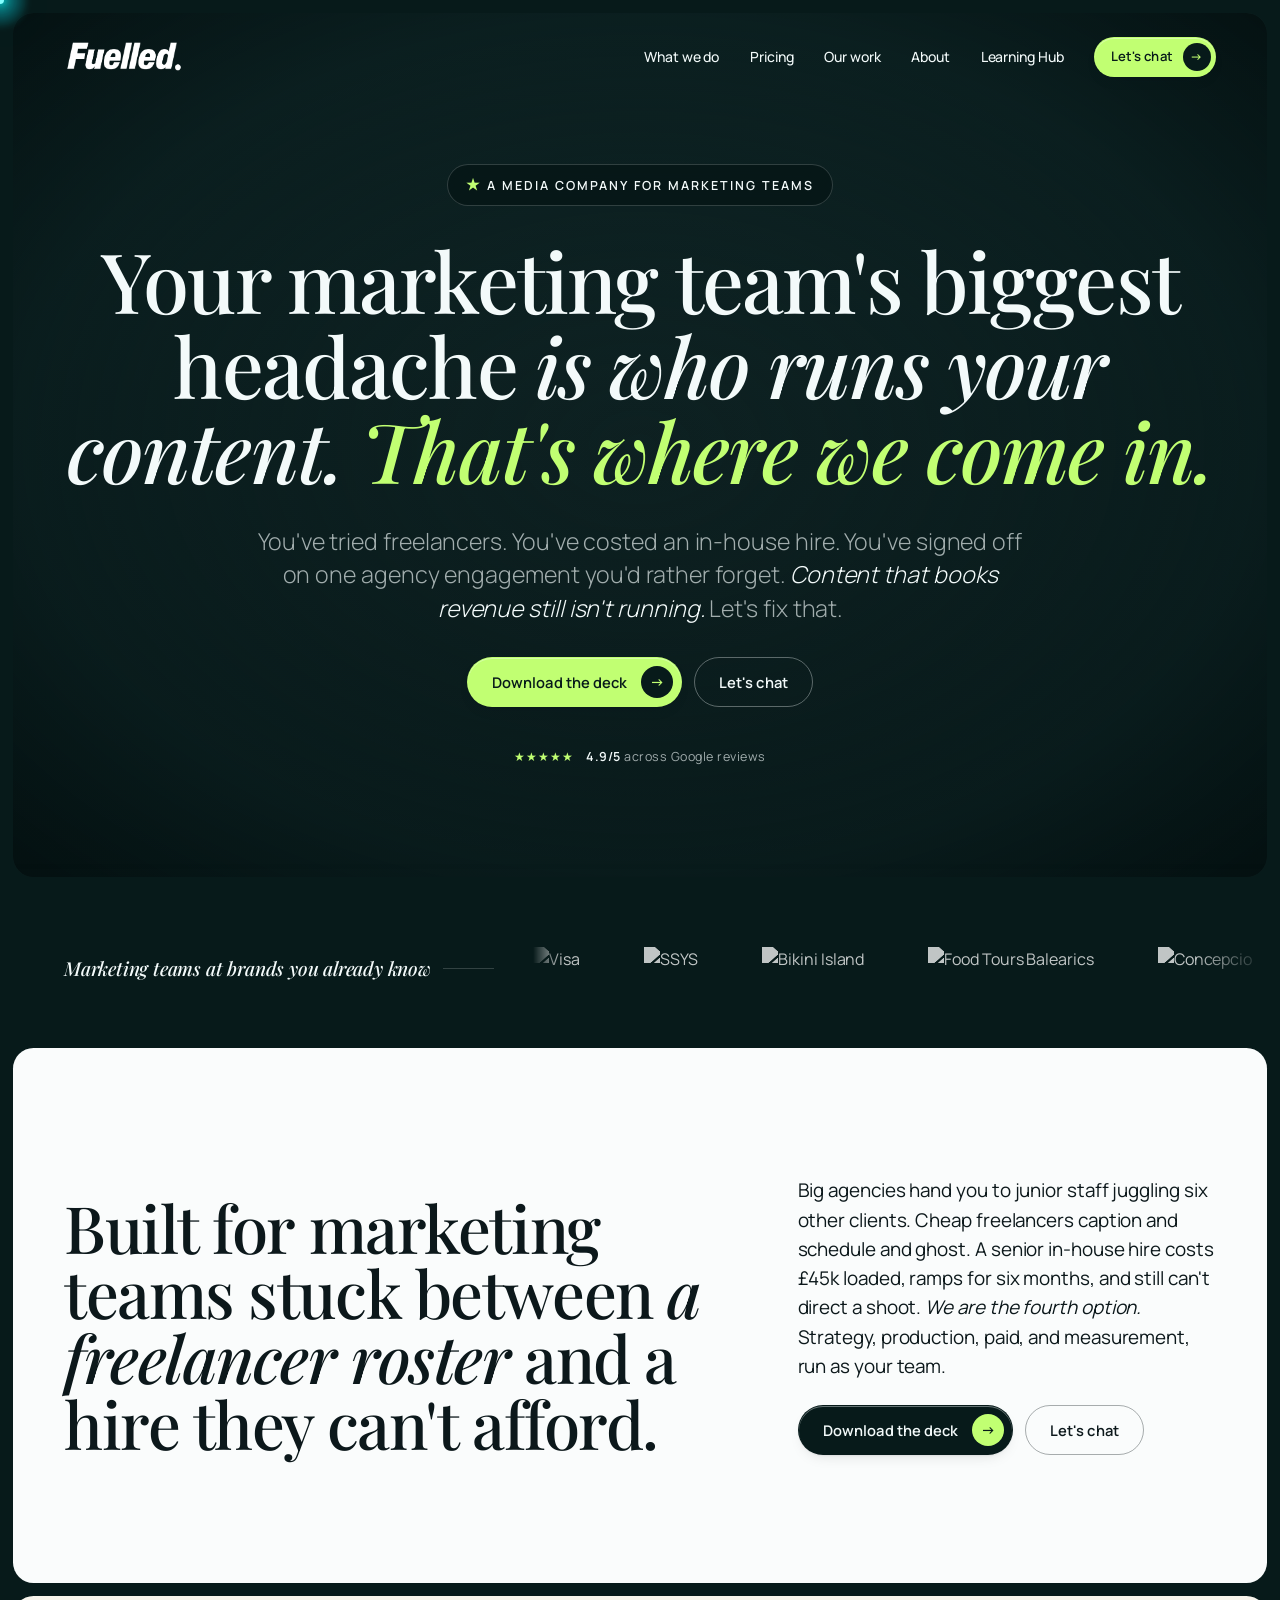
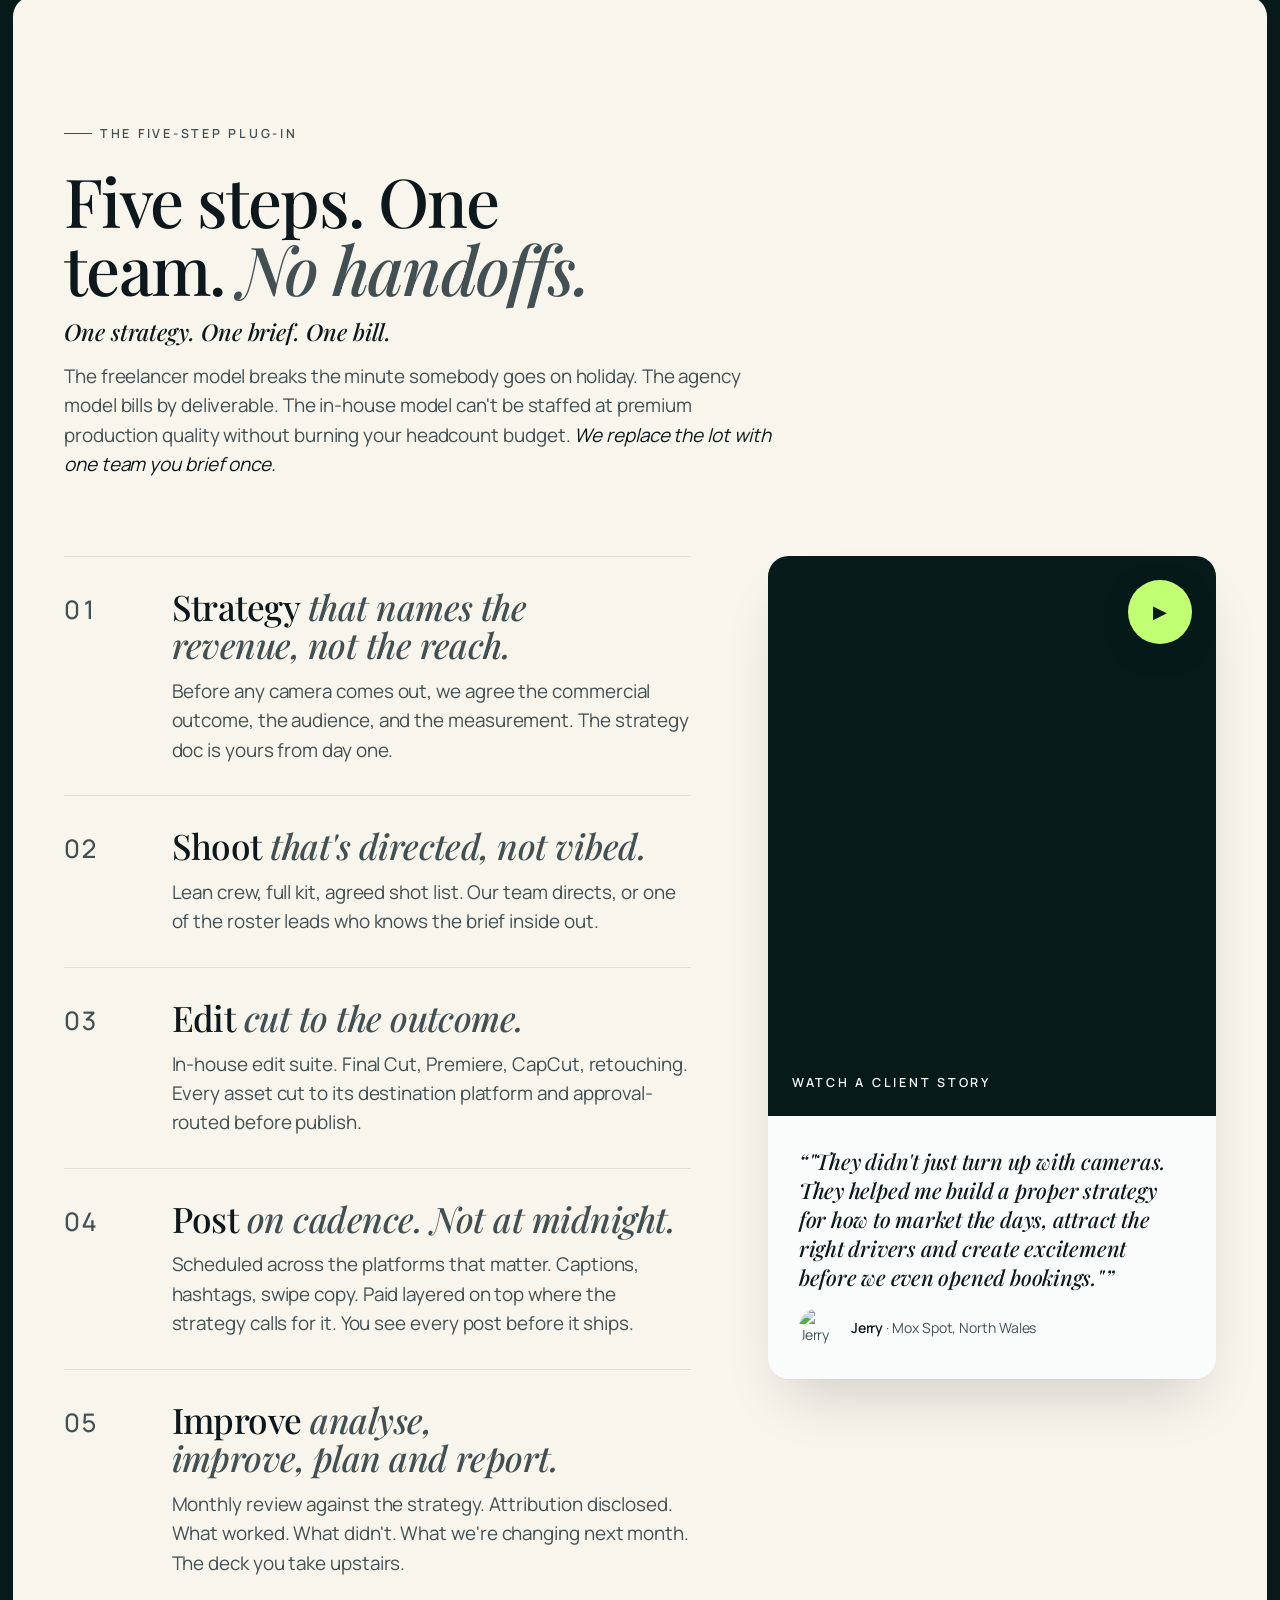
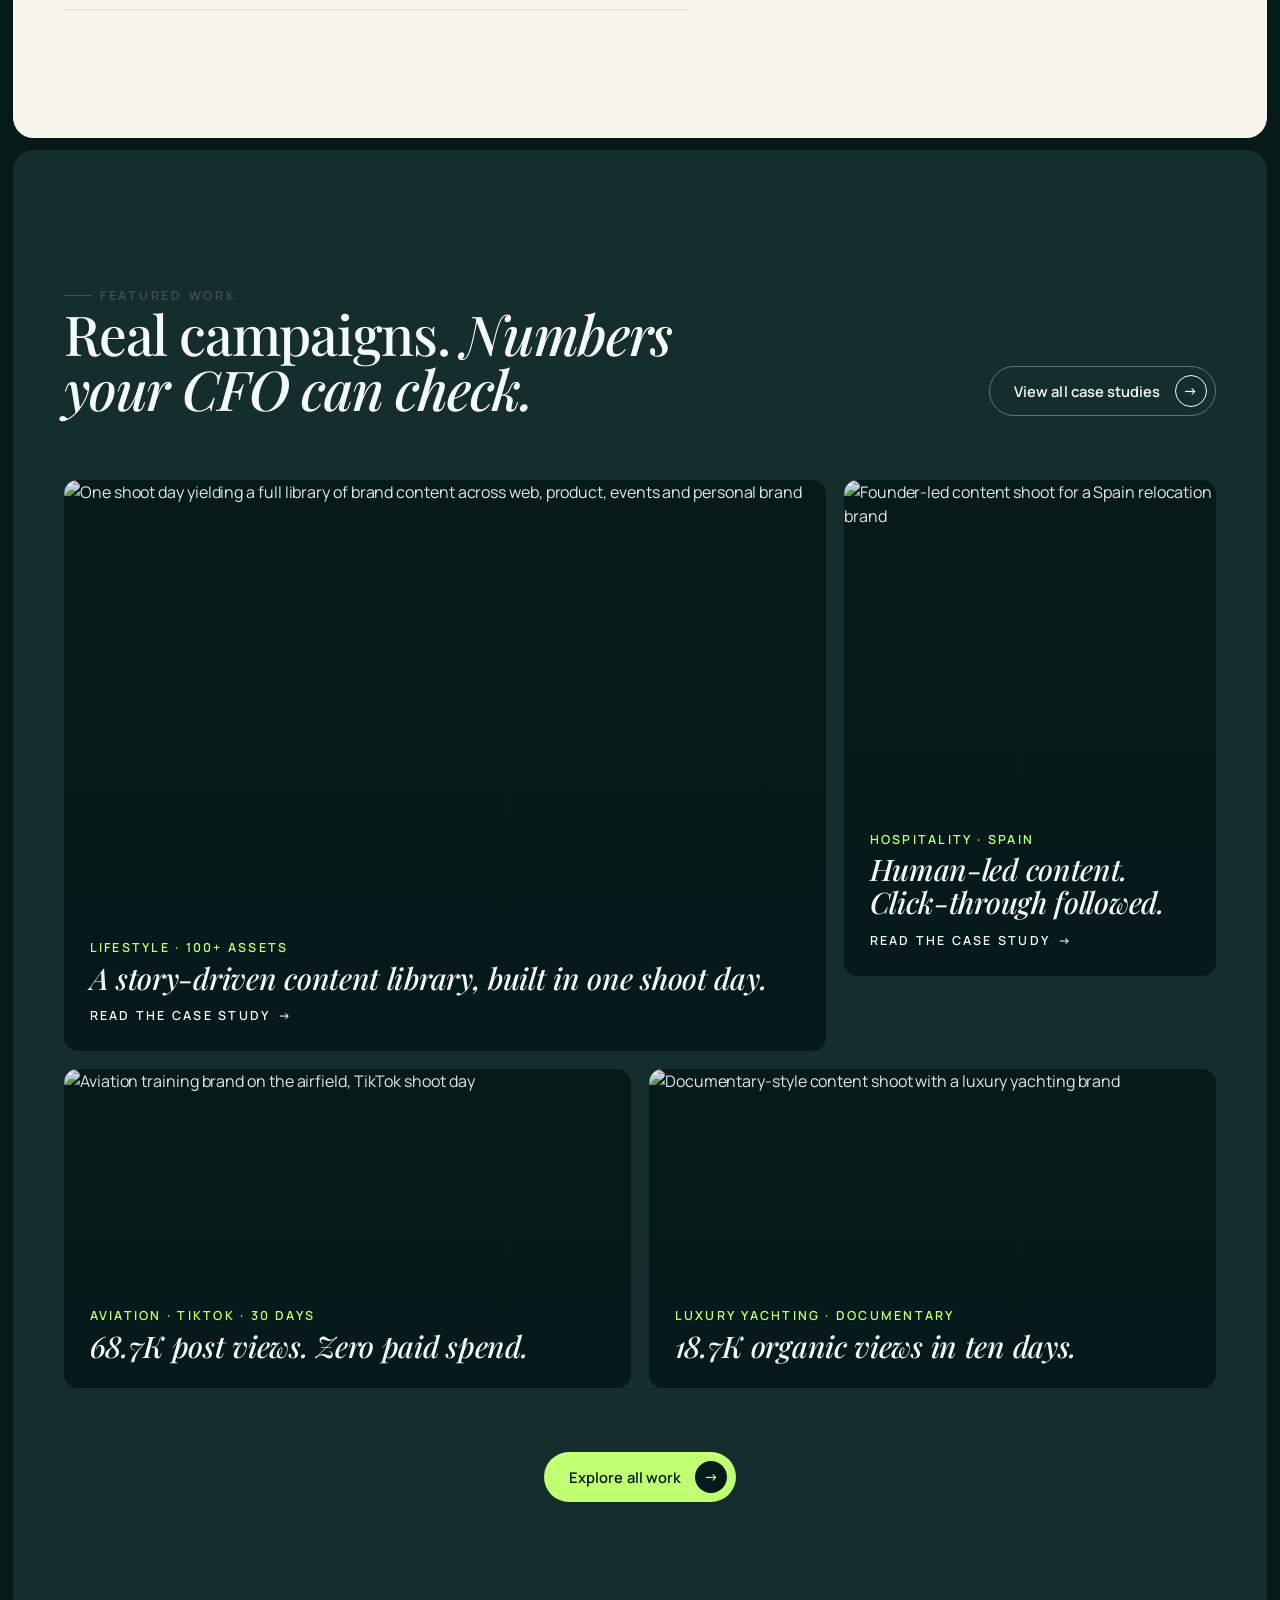
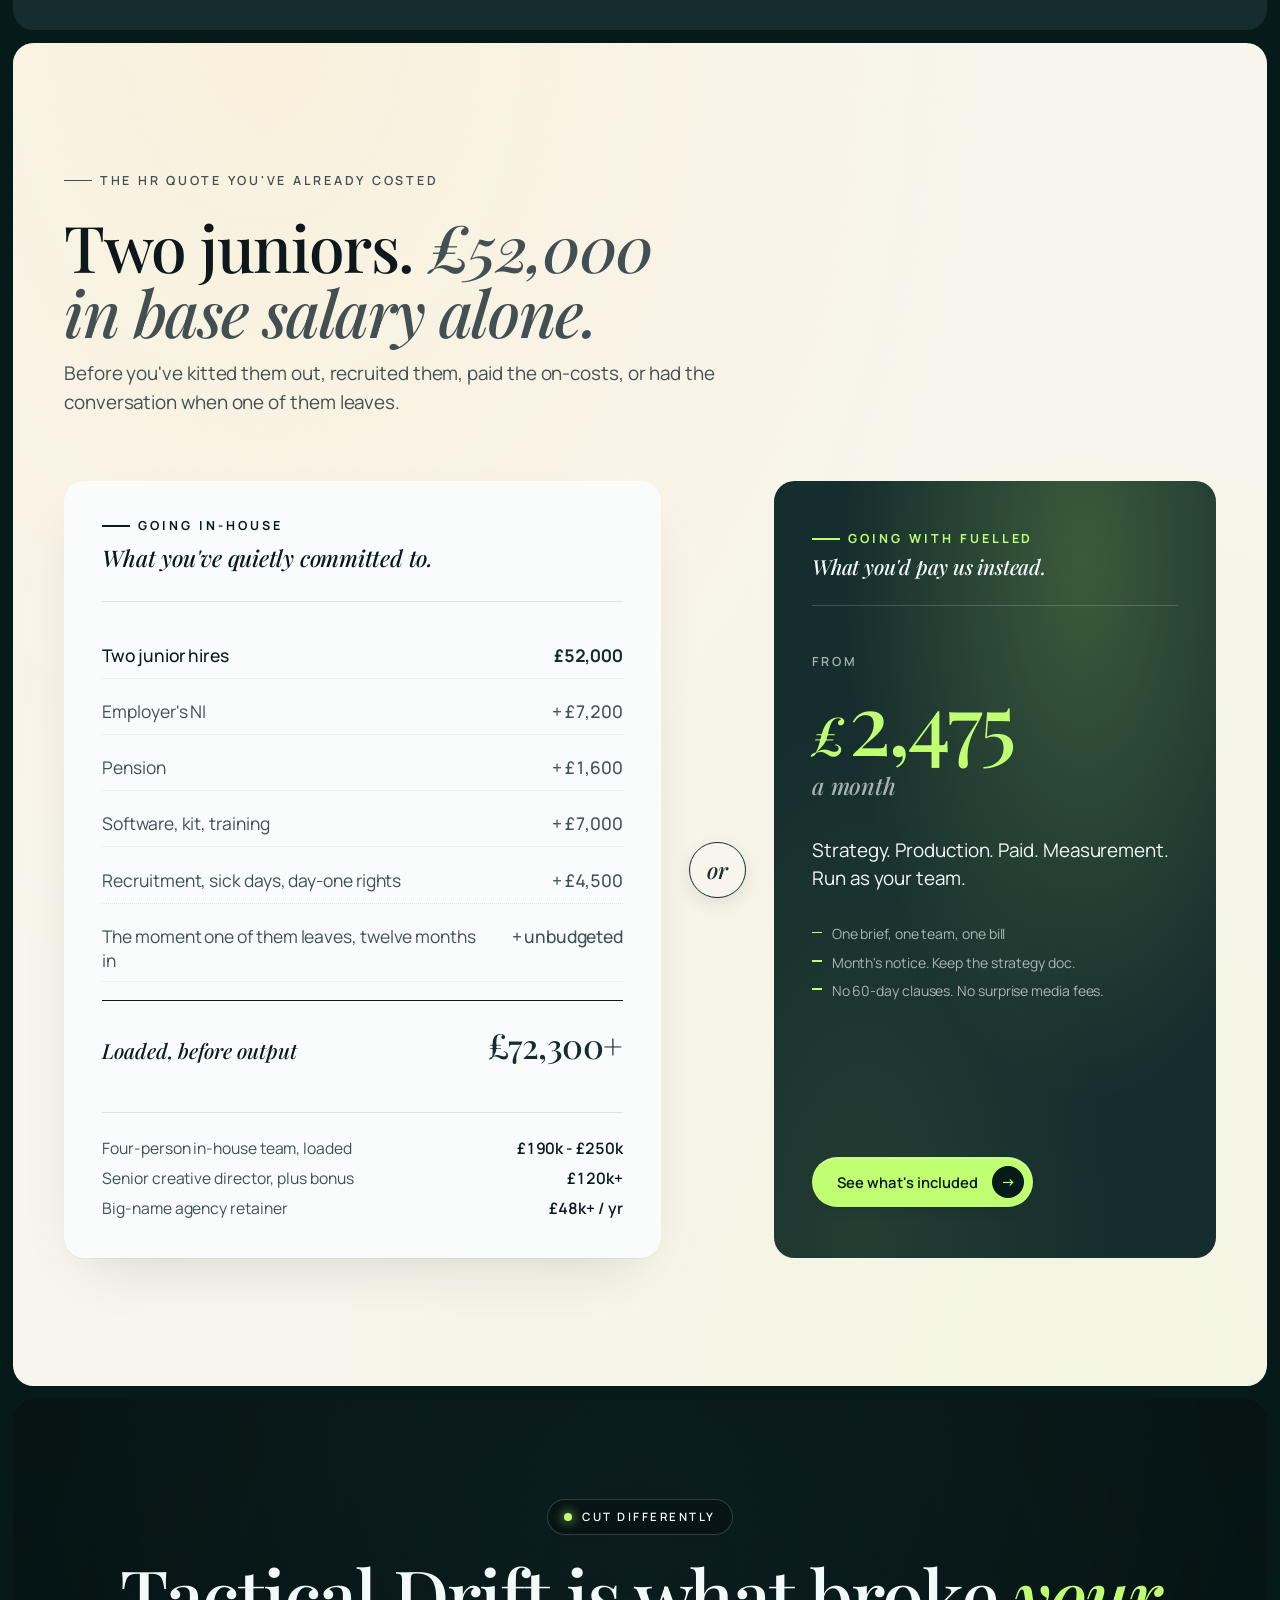
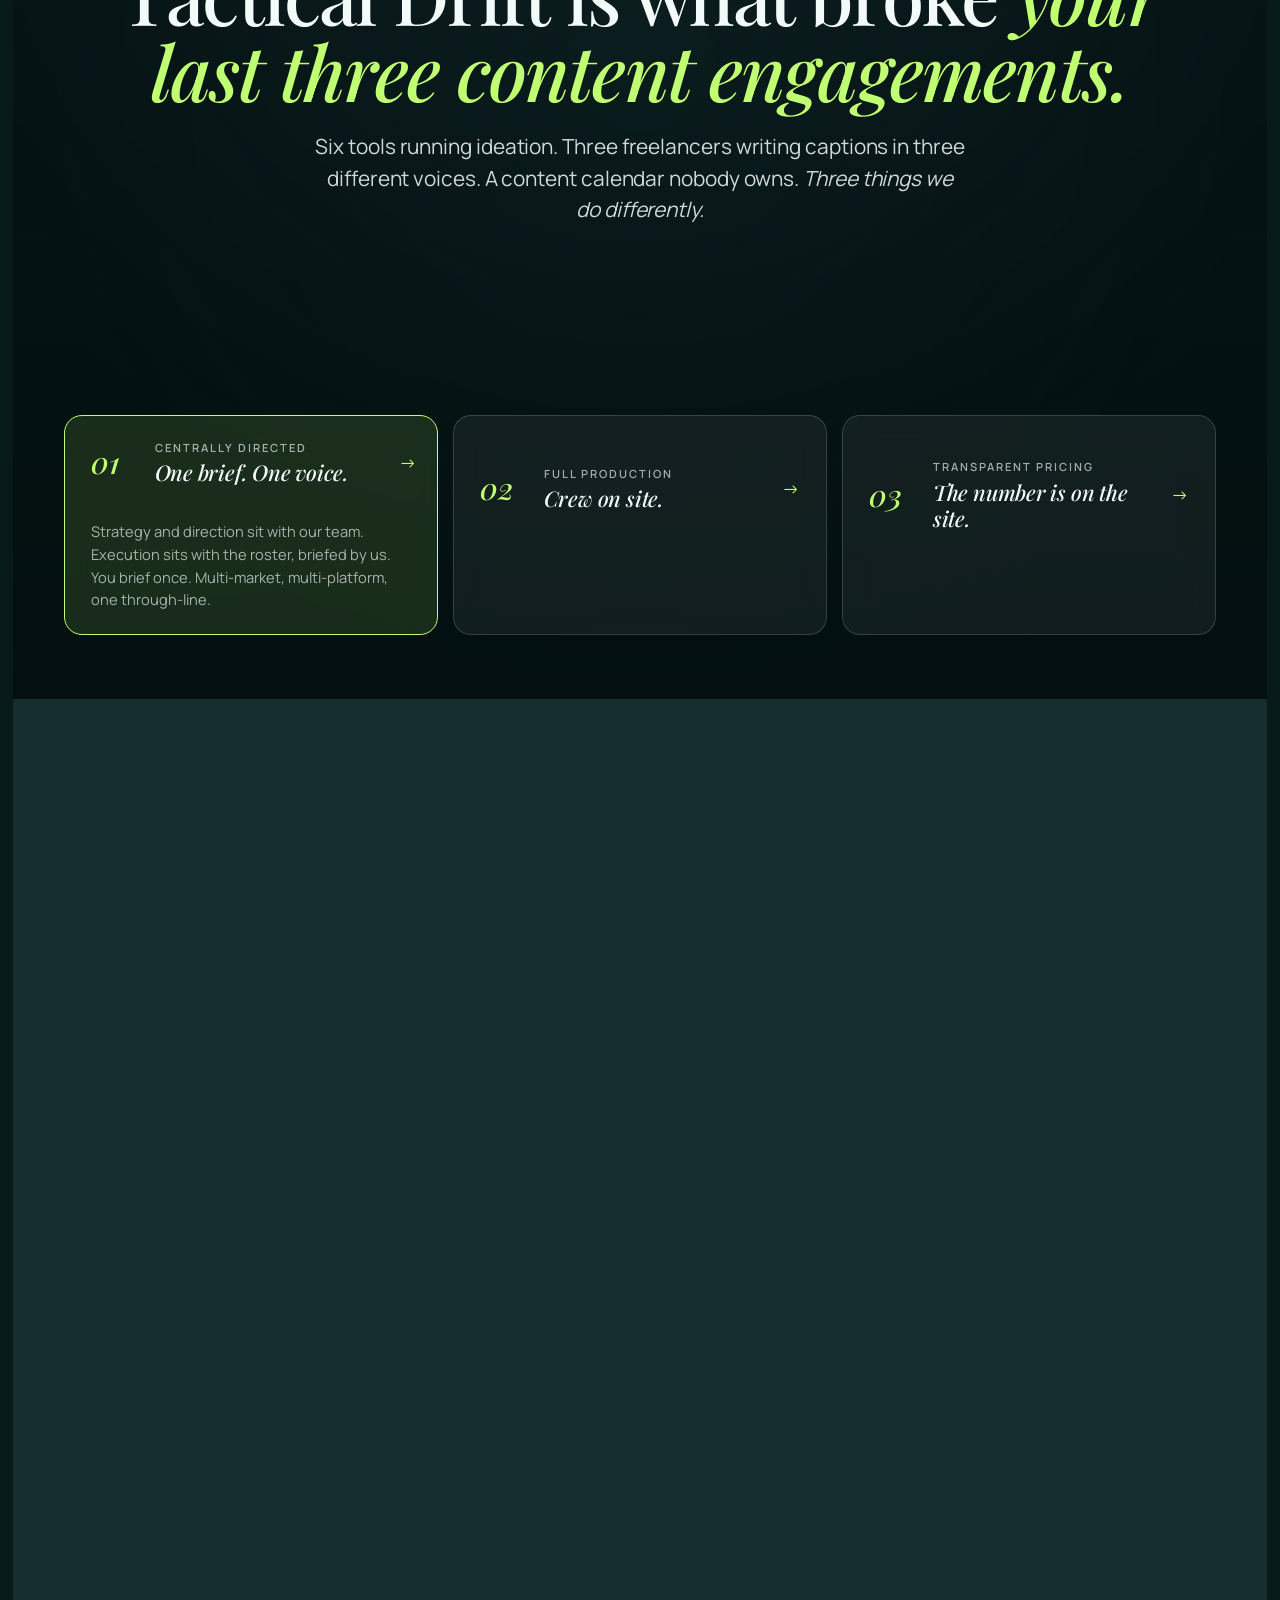
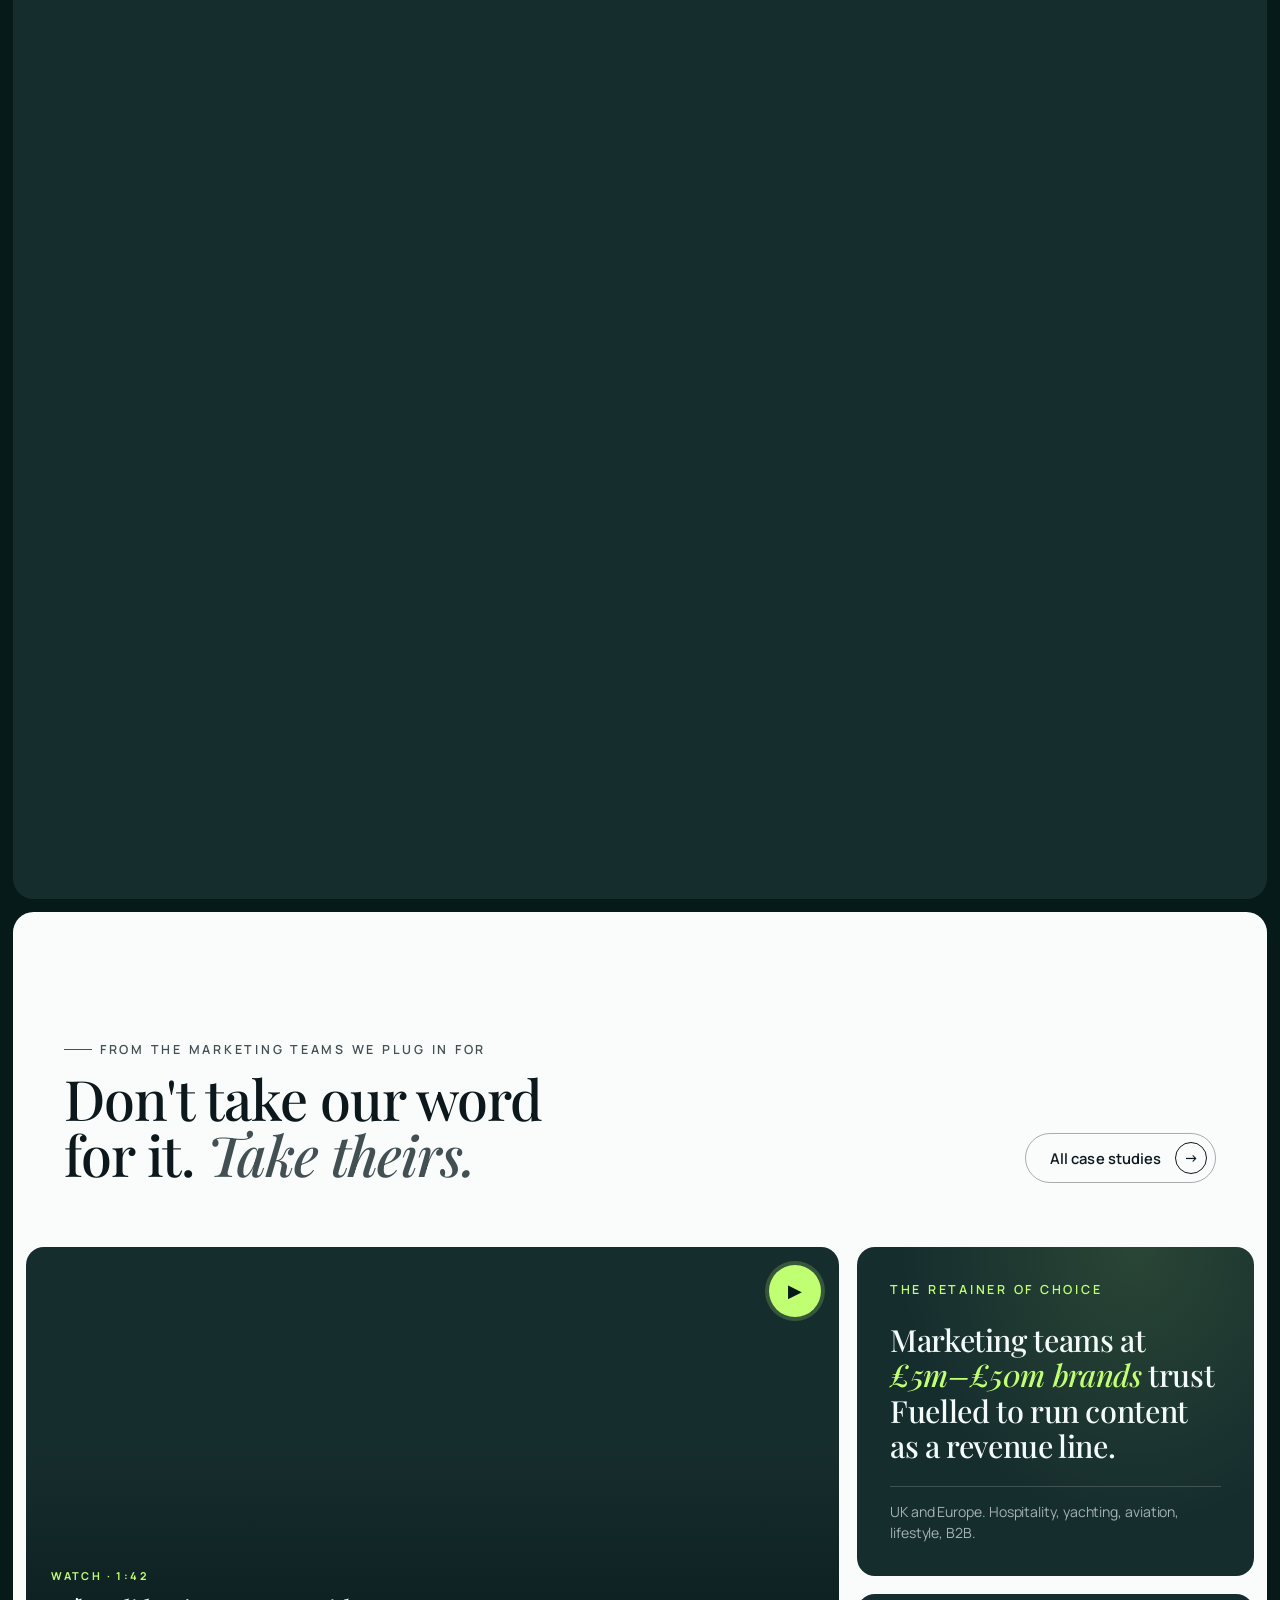
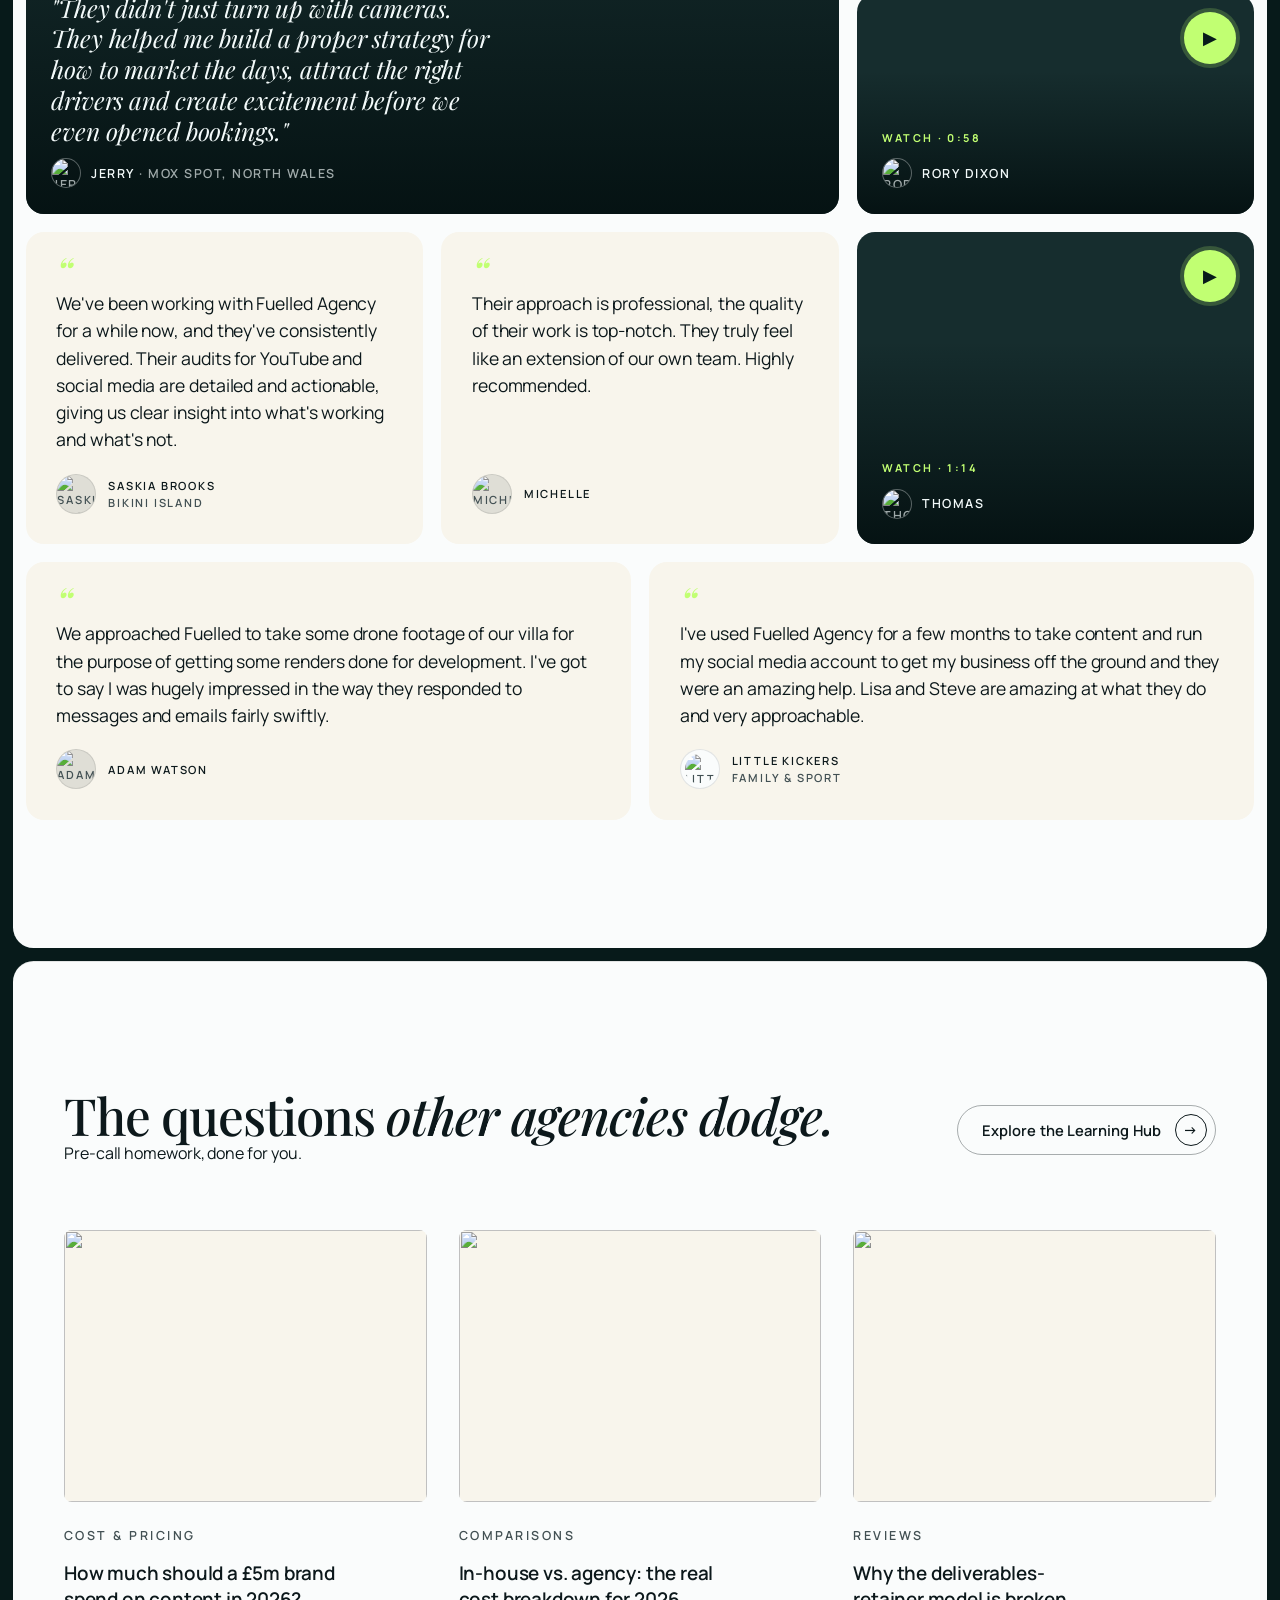
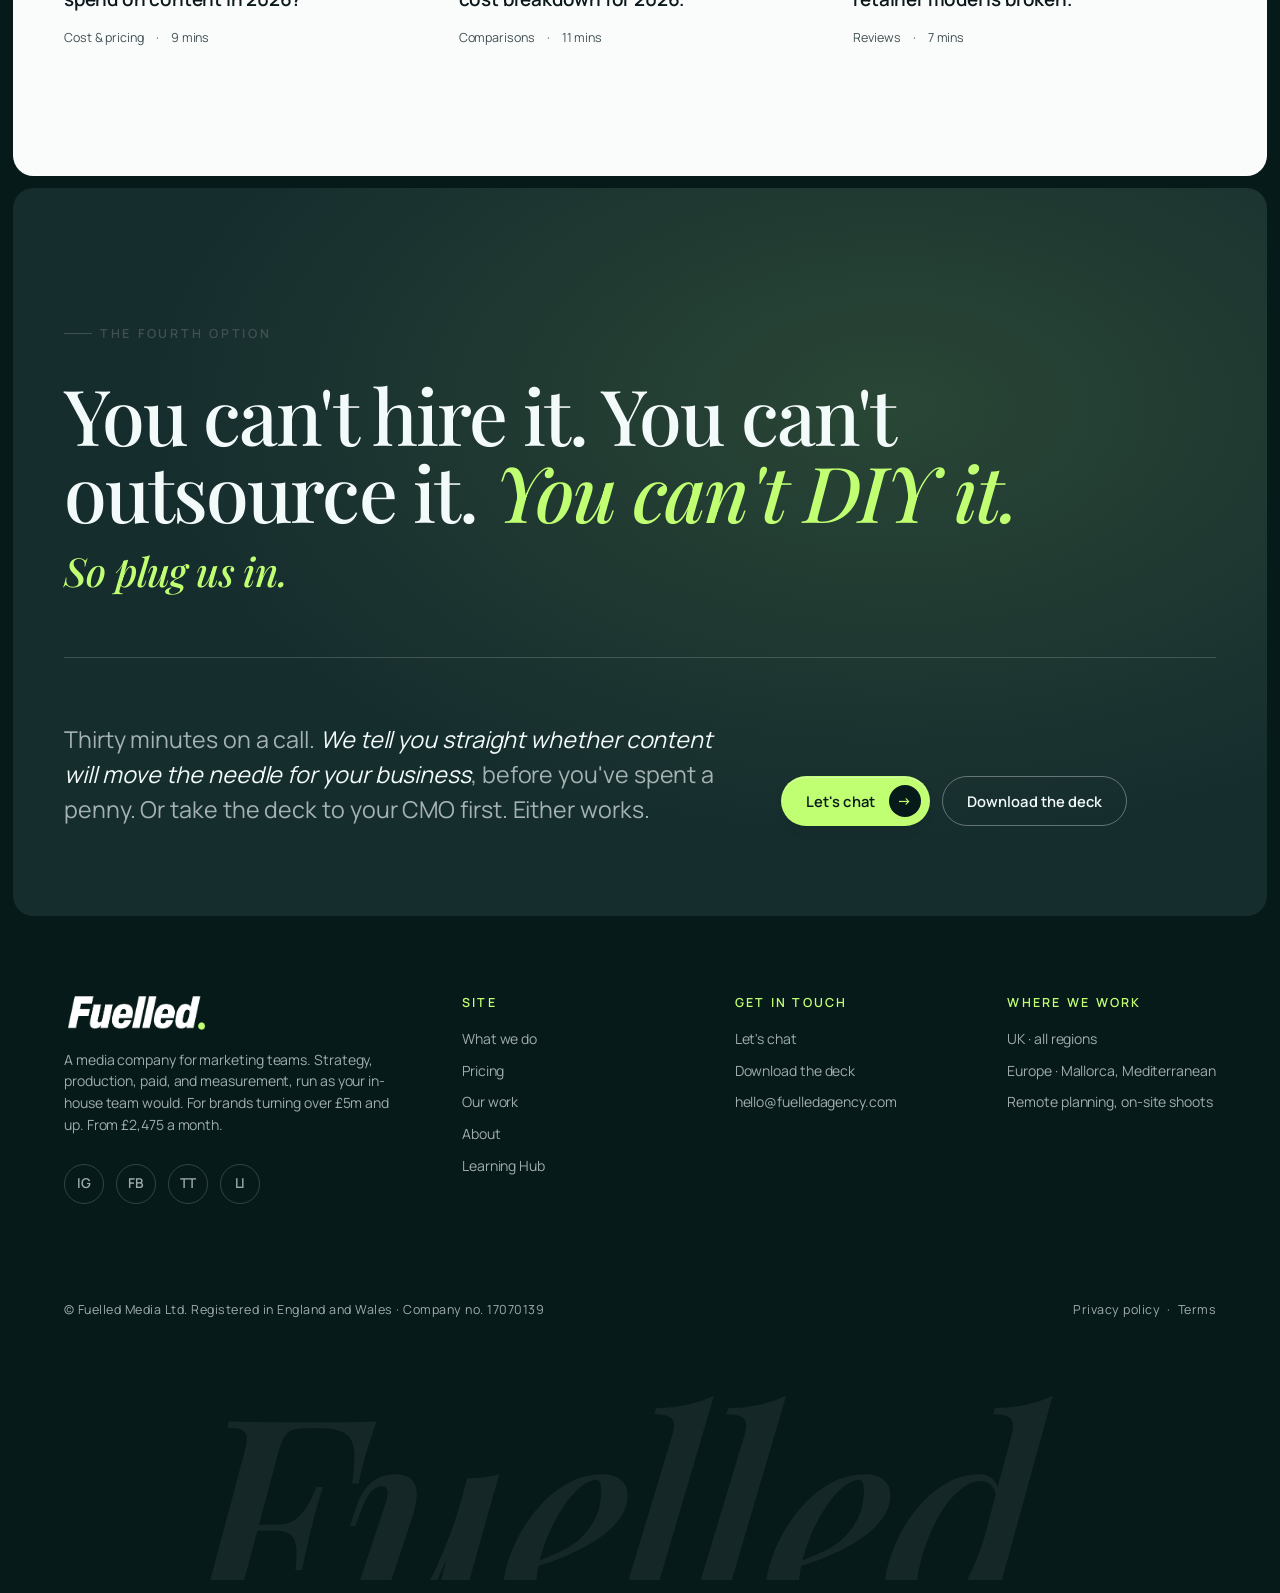
==== commit 37a921fb: "Design: compact archive heroes, book-a-call form above fold, fix card grid + missing images (Fuelled" ====
--- a/index.html
+++ b/index.html
@@ -160,9 +160,7 @@
       <img src="https://fuelledagency.com/wp-content/uploads/2026/02/Hadleys.png" alt="Hadleys" class="ticker__logo" />
       <img src="https://fuelledagency.com/wp-content/uploads/2026/02/littleKickers.png" alt="Little Kickers" class="ticker__logo" />
       <img src="https://fuelledagency.com/wp-content/uploads/2026/02/Zen.png" alt="Zen" class="ticker__logo" />
-      <img src="assets/vale-royal-kitchens-squarelogo-1661254058674.webp" alt="Vale Royal Kitchens" class="ticker__logo" />
-      <img src="assets/Love-Padel-Holidays-Logo.webp" alt="Love Padel Holidays" class="ticker__logo" />
-      <img src="assets/mallorca-solutions-logo.png" alt="Mallorca Solutions" class="ticker__logo" />
+      <img src="assets/love-padel-holidays.png" alt="Love Padel Holidays" class="ticker__logo" />
       <!-- duplicate for seamless loop -->
       <img src="https://fuelledagency.com/wp-content/uploads/2026/02/visa-copy.png" alt="" class="ticker__logo" aria-hidden="true" />
       <img src="https://fuelledagency.com/wp-content/uploads/2026/02/SSYS-copy-1.png" alt="" class="ticker__logo" aria-hidden="true" />
@@ -172,9 +170,7 @@
       <img src="https://fuelledagency.com/wp-content/uploads/2026/02/Hadleys.png" alt="" class="ticker__logo" aria-hidden="true" />
       <img src="https://fuelledagency.com/wp-content/uploads/2026/02/littleKickers.png" alt="" class="ticker__logo" aria-hidden="true" />
       <img src="https://fuelledagency.com/wp-content/uploads/2026/02/Zen.png" alt="" class="ticker__logo" aria-hidden="true" />
-      <img src="assets/vale-royal-kitchens-squarelogo-1661254058674.webp" alt="" class="ticker__logo" aria-hidden="true" />
-      <img src="assets/Love-Padel-Holidays-Logo.webp" alt="" class="ticker__logo" aria-hidden="true" />
-      <img src="assets/mallorca-solutions-logo.png" alt="" class="ticker__logo" aria-hidden="true" />
+      <img src="assets/love-padel-holidays.png" alt="" class="ticker__logo" aria-hidden="true" />
       </div>
     </div>
   </div>
@@ -783,7 +779,7 @@
       'https://fuelledagency.com/wp-content/uploads/2026/03/Copy-of-L1006234-scaled.jpg',
       'https://fuelledagency.com/wp-content/uploads/2026/02/Heli-2048x1944.jpg',
       'https://fuelledagency.com/wp-content/uploads/2026/02/L1006305-681x1024.jpg',
-      'https://fuelledagency.com/wp-content/uploads/2026/03/Copy-of-L1006288-scaled.jpg',
+      'https://fuelledagency.com/wp-content/uploads/2026/03/Copy-of-IMG_6209-768x1248.jpg',
       'https://fuelledagency.com/wp-content/uploads/2026/02/DSC08953.jpg'
     ];
     pool.forEach(src => { const i = new Image(); i.src = src; });
--- a/styles.css
+++ b/styles.css
@@ -482,6 +482,31 @@
   }
   .hero__rating-stars { color: var(--c-accent); letter-spacing: 0.08em; }
   .hero__rating strong { color: var(--c-on-dark); font-weight: 600; }
+
+  /* ---------- compact variant: archive page headers + book-a-call ---------- */
+  .hero--compact {
+    min-height: clamp(380px, 52vh, 560px);
+    padding-top: clamp(120px, 13vh, 160px);
+    padding-bottom: clamp(48px, 5vw, 72px);
+  }
+  .hero--compact .hero__headline {
+    font-size: clamp(1.9rem, 1rem + 3.4vw, 3.8rem);
+    max-width: 26ch;
+  }
+  .hero--compact .hero__sub {
+    font-size: var(--fs-400);
+    max-width: 52ch;
+  }
+  .hero--compact .hero__inner {
+    gap: var(--sp-6);
+  }
+  @media (max-width: 640px) {
+    .hero--compact {
+      min-height: clamp(320px, 42vh, 440px);
+      padding-top: clamp(100px, 12vh, 140px);
+      padding-bottom: clamp(36px, 6vw, 56px);
+    }
+  }
 }
 
 /* ============================================================
@@ -5834,238 +5859,6 @@
 /* Second row of bento cards on the hub  -  same vocabulary, just spaced from first row */
 .work-bento--alt { margin-top: clamp(12px, 1.4vw, 20px); }
 
-/* Neutralise the v1 .hub-grid / .featured-post / .hub-filter / .hub-news rules
-   so they don't bleed onto this page. */
-.hub-grid, .hub-grid__list, .hub-grid__list--more,
-.hub-filter, .hub-filter__inner, .hub-filter__chips, .hub-filter__chip,
-.hub-filter__search, .hub-filter__search-icon, .hub-filter__feed,
-.featured-post, .featured-post__media, .featured-post__body, .featured-post__badge,
-.featured-post__cat, .featured-post__meta, .featured-post__author, .featured-post__sep,
-.hub-news, .hub-news__head, .hub-news__form, .hub-news__eyebrow {
-  all: unset; display: revert;
-}
-
-/* =================================================================
-   BOOK HERO  -  split: copy left, slot picker widget right
-   ================================================================= */
-.book-hero {
-  background: var(--c-dark);
-  color: var(--c-on-dark);
-  border-radius: clamp(16px, 1.6vw, 28px);
-  margin-bottom: clamp(10px, 1vw, 16px);
-  position: relative;
-  overflow: clip;
-  isolation: isolate;
-  padding-bottom: clamp(80px, 10vw, 140px);
-}
-.book-hero::before {
-  content: "";
-  position: absolute; inset: 0;
-  background:
-    radial-gradient(ellipse at 75% 25%, oklch(40% 0.03 198 / 0.45) 0%, transparent 55%),
-    radial-gradient(ellipse at 12% 90%, oklch(35% 0.025 198 / 0.32) 0%, transparent 50%);
-  z-index: -1;
-}
-.book-hero__rotate {
-  position: absolute;
-  left: clamp(20px, 2.4vw, 36px);
-  top: 50%;
-  transform: rotate(-90deg) translateX(50%);
-  transform-origin: left center;
-  font-family: var(--ff-body);
-  font-size: var(--fs-100);
-  font-weight: 600;
-  letter-spacing: 0.32em;
-  text-transform: uppercase;
-  color: var(--c-on-dark-soft);
-  white-space: nowrap;
-  z-index: 2;
-  pointer-events: none;
-}
-@media (max-width: 880px) { .book-hero__rotate { display: none; } }
-.book-hero__inner {
-  display: grid;
-  grid-template-columns: 1fr;
-  gap: clamp(56px, 6vw, 96px);
-  align-items: start;
-  padding-top: clamp(140px, 16vh, 200px);
-  position: relative; z-index: 1;
-}
-@media (min-width: 980px) {
-  .book-hero__inner { grid-template-columns: minmax(0, 1.1fr) minmax(0, 1fr); align-items: center; }
-}
-.book-hero__eyebrow { color: var(--c-accent); }
-.book-hero__headline {
-  font-family: var(--ff-display); font-weight: 500;
-  font-size: clamp(2.6rem, 1.4rem + 6vw, 7rem); line-height: 0.95;
-  letter-spacing: -0.025em; color: var(--c-on-dark);
-  margin: clamp(20px, 2vw, 28px) 0 clamp(20px, 2vw, 28px);
-  text-wrap: balance; max-width: 18ch;
-}
-.book-hero__headline em { font-style: italic; color: var(--c-accent); }
-.book-hero__sub {
-  font-family: var(--ff-body); font-weight: 300;
-  font-size: var(--fs-500); line-height: 1.45;
-  color: var(--c-on-dark-soft);
-  margin: 0 0 clamp(40px, 4vw, 56px); max-width: 50ch;
-}
-.book-hero__sub em { font-style: italic; color: var(--c-on-dark); }
-.book-hero__list {
-  list-style: none; padding: 0; margin: 0;
-  display: grid; gap: var(--sp-6);
-  border-top: 1px solid var(--c-on-dark-faint);
-  padding-top: var(--sp-7);
-  max-width: 52ch;
-}
-.book-hero__list li {
-  display: grid; grid-template-columns: auto 1fr; gap: var(--sp-6);
-  align-items: start;
-}
-.book-hero__list-num {
-  font-family: var(--ff-display); font-style: italic; font-weight: 500;
-  font-size: clamp(1.6rem, 1.2rem + 1vw, 2rem); line-height: 1;
-  color: var(--c-accent); letter-spacing: -0.02em;
-  align-self: start;
-  min-width: 2.4em;
-}
-.book-hero__list-body { display: grid; gap: 4px; }
-.book-hero__list-body strong {
-  font-family: var(--ff-display); font-weight: 500; font-style: italic;
-  font-size: clamp(1.1rem, 0.95rem + 0.5vw, 1.4rem);
-  letter-spacing: -0.012em; color: var(--c-on-dark);
-}
-.book-hero__list-body span {
-  font-family: var(--ff-body); font-size: var(--fs-300); line-height: 1.5;
-  color: var(--c-on-dark-soft);
-}
-
-/* =================================================================
-   BOOKER widget  -  frosted glass card with time-slot grid
-   ================================================================= */
-.booker {
-  background: oklch(15% 0.020 198 / 0.55);
-  border: 1px solid var(--c-on-dark-faint);
-  backdrop-filter: blur(16px);
-  border-radius: var(--r-lg);
-  padding: clamp(20px, 2.4vw, 32px);
-  display: grid; gap: clamp(20px, 2vw, 28px);
-  box-shadow: 0 30px 60px -22px oklch(0% 0 0 / 0.35);
-}
-.booker__head {
-  display: flex; align-items: center; justify-content: space-between;
-  gap: var(--sp-4); flex-wrap: wrap;
-  padding-bottom: clamp(16px, 1.6vw, 20px);
-  border-bottom: 1px solid var(--c-on-dark-faint);
-}
-.booker__head-text { display: grid; gap: 6px; }
-.booker__eyebrow {
-  font-family: var(--ff-body); font-size: var(--fs-100); font-weight: 600;
-  letter-spacing: 0.18em; text-transform: uppercase; color: var(--c-accent);
-}
-.booker__duration {
-  font-family: var(--ff-display); font-style: italic; font-weight: 500;
-  font-size: clamp(1.1rem, 0.95rem + 0.4vw, 1.3rem);
-  color: var(--c-on-dark); letter-spacing: -0.012em;
-  display: inline-flex; align-items: center; gap: var(--sp-3);
-}
-.booker__duration-dot {
-  width: 8px; height: 8px; border-radius: 50%;
-  background: var(--c-accent);
-  box-shadow: 0 0 12px var(--c-accent);
-  animation: book-pulse 1.6s ease-in-out infinite;
-}
-@keyframes book-pulse {
-  0%, 100% { opacity: 1; transform: scale(1); }
-  50% { opacity: 0.55; transform: scale(0.85); }
-}
-.booker__week {
-  appearance: none; cursor: pointer;
-  font-family: var(--ff-body); font-size: var(--fs-100); font-weight: 600;
-  letter-spacing: 0.18em; text-transform: uppercase; color: var(--c-on-dark);
-  background: transparent;
-  border: 1px solid var(--c-on-dark-faint);
-  padding: 8px 14px; border-radius: var(--r-pill);
-  display: inline-flex; align-items: center; gap: var(--sp-3);
-  transition: border-color 240ms ease, color 240ms ease;
-}
-.booker__week:hover { border-color: var(--c-accent); color: var(--c-accent); }
-
-.booker__slots {
-  display: grid; grid-template-columns: repeat(2, 1fr); gap: var(--sp-3);
-}
-
-.slot {
-  appearance: none; cursor: pointer;
-  background: oklch(20% 0.025 198 / 0.55);
-  border: 1px solid var(--c-on-dark-faint);
-  border-radius: var(--r-md);
-  padding: clamp(14px, 1.4vw, 20px) clamp(14px, 1.4vw, 18px);
-  display: grid; gap: 4px;
-  text-align: left;
-  color: var(--c-on-dark);
-  transition: border-color 240ms ease, background 240ms ease, transform 240ms ease;
-  position: relative;
-}
-.slot:not(.is-available) {
-  opacity: 0.35;
-  cursor: not-allowed;
-}
-.slot.is-available:hover {
-  border-color: var(--c-accent);
-  background: oklch(22% 0.025 198 / 0.7);
-  transform: translateY(-1px);
-}
-.slot.is-selected {
-  background: var(--c-accent);
-  border-color: var(--c-accent);
-  color: var(--c-dark-deeper);
-}
-.slot.is-selected .slot__day,
-.slot.is-selected .slot__zone { color: var(--c-dark-deeper); }
-.slot__day {
-  font-family: var(--ff-body); font-size: var(--fs-100); font-weight: 600;
-  letter-spacing: 0.06em; text-transform: uppercase; color: var(--c-on-dark-soft);
-}
-.slot__time {
-  font-family: var(--ff-display); font-style: italic; font-weight: 500;
-  font-size: clamp(1.4rem, 1.1rem + 0.8vw, 1.8rem); line-height: 1;
-  letter-spacing: -0.018em;
-}
-.slot__zone {
-  font-family: var(--ff-body); font-size: var(--fs-100); font-weight: 500;
-  letter-spacing: 0.04em; color: var(--c-on-dark-soft);
-}
-
-.booker__foot {
-  display: grid; gap: var(--sp-4);
-}
-@media (min-width: 540px) {
-  .booker__foot { grid-template-columns: 1fr auto; align-items: center; }
-}
-.booker__more {
-  font-family: var(--ff-body); font-size: var(--fs-100); font-weight: 600;
-  letter-spacing: 0.18em; text-transform: uppercase; color: var(--c-on-dark-soft);
-  text-decoration: none;
-  display: inline-flex; align-items: center; gap: var(--sp-3);
-  transition: color 240ms ease, gap 360ms cubic-bezier(0.16, 1, 0.3, 1);
-}
-.booker__more:hover { color: var(--c-accent); gap: var(--sp-4); }
-.booker__cta { width: 100%; justify-content: center; }
-@media (min-width: 540px) { .booker__cta { width: auto; } }
-.booker__cta:disabled {
-  opacity: 0.4; pointer-events: none;
-  filter: grayscale(0.2);
-}
-.booker__note {
-  font-family: var(--ff-body); font-size: var(--fs-100); font-weight: 500;
-  letter-spacing: 0.04em; color: var(--c-on-dark-soft);
-  display: inline-flex; align-items: center; gap: var(--sp-3);
-  margin: 0;
-  padding-top: var(--sp-4);
-  border-top: 1px solid var(--c-on-dark-faint);
-}
-.booker__note-dot { width: 6px; height: 6px; border-radius: 50%; background: var(--c-accent); }
-
 /* =================================================================
    TRUST STRIP  -  testimonial pull + logo wall
    ================================================================= */
@@ -8965,3 +8758,283 @@
     line-height: 1.3;
   }
 }
+
+/* =================================================================
+   PHASE 4 POLISH - book-a-call / learning-hub / our-work
+   Added: 2026-05-20 design pass. Extends existing sections.
+   ================================================================= */
+
+/* ---------- BOOK PROMISE - tighter card rhythm ---------- */
+.book-promise__card { transition: transform 360ms cubic-bezier(0.16,1,0.3,1), border-color 240ms ease; }
+.book-promise__card:hover { transform: translateY(-3px); border-color: var(--c-accent-strong); }
+.book-promise__card--no { background: oklch(94% 0.012 90); }
+.book-promise__card li { transition: padding 200ms ease; }
+
+/* ---------- BOOK WALKAWAY - new editorial insert ---------- */
+.book-walkaway {
+  background: var(--c-dark);
+  color: var(--c-on-dark);
+  border-radius: clamp(16px, 1.6vw, 28px);
+  margin-bottom: clamp(10px, 1vw, 16px);
+  padding-block: clamp(80px, 10vw, 140px);
+  position: relative; overflow: clip; isolation: isolate;
+}
+.book-walkaway::before {
+  content: ""; position: absolute; inset: 0;
+  background:
+    radial-gradient(ellipse at 85% 20%, oklch(40% 0.03 198 / 0.5) 0%, transparent 55%),
+    radial-gradient(ellipse at 10% 90%, oklch(35% 0.025 198 / 0.32) 0%, transparent 50%);
+  z-index: -1;
+}
+.book-walkaway__inner {
+  display: grid; grid-template-columns: 1fr; gap: clamp(40px, 5vw, 80px);
+  align-items: start; max-width: 80rem; margin: 0 auto;
+}
+@media (min-width: 900px) {
+  .book-walkaway__inner { grid-template-columns: minmax(0, 0.9fr) minmax(0, 1.1fr); gap: clamp(64px, 7vw, 120px); }
+}
+.book-walkaway__eyebrow { color: var(--c-accent); }
+.book-walkaway__heading {
+  font-family: var(--ff-display); font-weight: 500;
+  font-size: clamp(2rem, 1.3rem + 3vw, 4.2rem); line-height: 1.04;
+  letter-spacing: -0.022em; color: var(--c-on-dark);
+  margin: var(--sp-5) 0 0; text-wrap: balance;
+}
+.book-walkaway__heading em { font-style: italic; color: var(--c-accent); }
+.book-walkaway__body p {
+  font-family: var(--ff-body); font-size: var(--fs-500); line-height: 1.55;
+  color: var(--c-on-dark); margin: 0; max-width: 56ch;
+}
+.book-walkaway__body p + p { margin-top: var(--sp-6); color: var(--c-on-dark-soft); font-size: var(--fs-400); }
+.book-walkaway__signoff {
+  margin-top: clamp(40px, 5vw, 64px);
+  padding-top: clamp(28px, 3vw, 40px);
+  border-top: 1px solid var(--c-on-dark-faint);
+  display: grid; grid-template-columns: auto 1fr; gap: var(--sp-6); align-items: center;
+}
+.book-walkaway__signoff strong {
+  font-family: var(--ff-display); font-style: italic; font-weight: 500;
+  font-size: clamp(1.2rem, 1rem + 0.6vw, 1.6rem); color: var(--c-accent);
+}
+.book-walkaway__signoff span {
+  font-family: var(--ff-body); font-size: var(--fs-100); font-weight: 600;
+  letter-spacing: 0.18em; text-transform: uppercase; color: var(--c-on-dark-soft);
+}
+
+/* ---------- BOOK FAQ icon polish ---------- */
+.book-faq__icon { background: var(--c-text); }
+.book-faq__item:hover .book-faq__icon { background: var(--c-dark); }
+
+/* =================================================================
+   LEARNING HUB - polish
+   ================================================================= */
+
+/* Featured article hero card */
+.hub-featured {
+  margin-bottom: clamp(10px, 1vw, 16px);
+  padding-block: clamp(56px, 6vw, 96px);
+  background: transparent;
+}
+.hub-featured__inner { display: grid; gap: clamp(40px, 5vw, 72px); }
+.hub-featured__head {
+  display: grid; grid-template-columns: 1fr; gap: var(--sp-5); align-items: end;
+}
+@media (min-width: 760px) { .hub-featured__head { grid-template-columns: 1fr auto; } }
+.hub-featured__title {
+  font-family: var(--ff-display); font-weight: 500;
+  font-size: clamp(1.6rem, 1.2rem + 1.2vw, 2.4rem); line-height: 1.1;
+  letter-spacing: -0.016em; color: var(--c-on-dark);
+  margin: var(--sp-4) 0 0; text-wrap: balance;
+}
+.hub-featured__title em { font-style: italic; color: var(--c-on-dark-soft); }
+.hub-featured__head .eyebrow { color: var(--c-accent); }
+.hub-featured__head a {
+  font-family: var(--ff-body); font-size: var(--fs-100); font-weight: 600;
+  letter-spacing: 0.18em; text-transform: uppercase;
+  color: var(--c-on-dark-soft); text-decoration: none;
+  display: inline-flex; align-items: center; gap: var(--sp-3);
+  transition: color 240ms ease, gap 240ms ease;
+}
+.hub-featured__head a:hover { color: var(--c-accent); gap: var(--sp-4); }
+
+.feature-card {
+  display: grid; grid-template-columns: 1fr; gap: 0;
+  border-radius: clamp(16px, 1.6vw, 28px); overflow: hidden;
+  background: var(--c-base);
+  border: 1px solid var(--c-line);
+  text-decoration: none;
+  transition: transform 480ms cubic-bezier(0.16,1,0.3,1), border-color 240ms ease, box-shadow 240ms ease;
+}
+@media (min-width: 880px) { .feature-card { grid-template-columns: minmax(0, 1.2fr) minmax(0, 1fr); } }
+.feature-card:hover {
+  transform: translateY(-4px);
+  border-color: var(--c-accent-strong);
+  box-shadow: 0 30px 80px -32px oklch(0% 0 0 / 0.5);
+}
+.feature-card__media { position: relative; overflow: hidden; aspect-ratio: 16/10; background: var(--c-dark); }
+@media (min-width: 880px) { .feature-card__media { aspect-ratio: auto; min-height: 100%; } }
+.feature-card__media img {
+  width: 100%; height: 100%; object-fit: cover; display: block;
+  transition: transform 1000ms cubic-bezier(0.16,1,0.3,1);
+}
+.feature-card:hover .feature-card__media img { transform: scale(1.04); }
+.feature-card__media-stat {
+  position: absolute; top: clamp(16px, 1.6vw, 24px); left: clamp(16px, 1.6vw, 24px);
+  background: oklch(20% 0.025 198 / 0.72);
+  color: var(--c-on-dark);
+  font-family: var(--ff-body); font-size: var(--fs-100); font-weight: 600;
+  letter-spacing: 0.18em; text-transform: uppercase;
+  padding: 8px 14px; border-radius: var(--r-pill);
+  backdrop-filter: blur(8px); -webkit-backdrop-filter: blur(8px);
+}
+.feature-card__body {
+  padding: clamp(28px, 3.5vw, 56px);
+  display: grid; gap: var(--sp-6); align-content: center;
+}
+.feature-card__cat {
+  font-family: var(--ff-body); font-size: var(--fs-100); font-weight: 600;
+  letter-spacing: 0.18em; text-transform: uppercase; color: var(--c-accent-strong);
+}
+.feature-card__title {
+  font-family: var(--ff-display); font-weight: 500;
+  font-size: clamp(1.6rem, 1.1rem + 1.6vw, 2.8rem); line-height: 1.05;
+  letter-spacing: -0.018em; color: var(--c-text); margin: 0; text-wrap: balance;
+}
+.feature-card__title em { font-style: italic; color: var(--c-text-soft); }
+.feature-card__dek {
+  font-family: var(--ff-body); font-size: var(--fs-400); line-height: 1.55;
+  color: var(--c-text-soft); margin: 0; max-width: 50ch;
+}
+.feature-card__meta {
+  display: flex; flex-wrap: wrap; align-items: center; gap: var(--sp-4);
+  margin-top: var(--sp-4); padding-top: var(--sp-6);
+  border-top: 1px solid var(--c-line);
+  font-family: var(--ff-body); font-size: var(--fs-100); font-weight: 500;
+  letter-spacing: 0.14em; text-transform: uppercase; color: var(--c-text-soft);
+}
+.feature-card__meta-dot { width: 4px; height: 4px; border-radius: 50%; background: var(--c-line-strong); }
+.feature-card__cta {
+  display: inline-flex; align-items: center; gap: var(--sp-3);
+  font-family: var(--ff-body); font-size: var(--fs-300); font-weight: 600;
+  color: var(--c-text); margin-top: var(--sp-4);
+  transition: gap 240ms ease, color 240ms ease;
+}
+.feature-card:hover .feature-card__cta { gap: var(--sp-4); color: var(--c-accent-strong); }
+
+/* Categories rail */
+.hub-cats {
+  margin-bottom: clamp(10px, 1vw, 16px);
+  padding-block: clamp(56px, 7vw, 112px);
+  background: var(--c-paper);
+  border-radius: clamp(16px, 1.6vw, 28px);
+}
+.hub-cats__head {
+  max-width: 64ch; margin-bottom: clamp(40px, 5vw, 72px);
+}
+.hub-cats__head h2 {
+  font-family: var(--ff-display); font-weight: 500;
+  font-size: clamp(1.8rem, 1.3rem + 2.2vw, 3.4rem); line-height: 1.04;
+  letter-spacing: -0.02em; color: var(--c-text);
+  margin: var(--sp-5) 0 var(--sp-5); text-wrap: balance;
+}
+.hub-cats__head h2 em { font-style: italic; color: var(--c-text-soft); }
+.hub-cats__head p {
+  font-family: var(--ff-body); font-size: var(--fs-400); line-height: 1.55;
+  color: var(--c-text-soft); margin: 0; max-width: 56ch;
+}
+.hub-cats__grid {
+  display: grid; grid-template-columns: 1fr; gap: clamp(16px, 1.6vw, 24px);
+}
+@media (min-width: 720px) { .hub-cats__grid { grid-template-columns: 1fr 1fr; } }
+@media (min-width: 1100px) { .hub-cats__grid { grid-template-columns: repeat(5, 1fr); } }
+.cat-card {
+  background: var(--c-base);
+  border: 1px solid var(--c-line);
+  border-radius: var(--r-lg);
+  padding: clamp(24px, 2.4vw, 36px);
+  text-decoration: none;
+  display: grid; gap: var(--sp-5);
+  transition: transform 320ms cubic-bezier(0.16,1,0.3,1), border-color 240ms ease, background 240ms ease;
+}
+.cat-card:hover {
+  transform: translateY(-4px); border-color: var(--c-accent-strong);
+  background: var(--c-cream);
+}
+.cat-card__num {
+  font-family: var(--ff-display); font-style: italic; font-weight: 500;
+  font-size: clamp(1.4rem, 1.1rem + 1vw, 2rem); line-height: 1;
+  color: var(--c-accent-strong);
+}
+.cat-card h3 {
+  font-family: var(--ff-display); font-weight: 500;
+  font-size: clamp(1.15rem, 0.95rem + 0.8vw, 1.5rem); line-height: 1.15;
+  letter-spacing: -0.012em; color: var(--c-text); margin: 0;
+}
+.cat-card__count {
+  font-family: var(--ff-body); font-size: var(--fs-100); font-weight: 600;
+  letter-spacing: 0.18em; text-transform: uppercase; color: var(--c-text-soft);
+  margin-top: auto; padding-top: var(--sp-5);
+  border-top: 1px solid var(--c-line);
+  display: flex; align-items: center; justify-content: space-between; gap: var(--sp-3);
+}
+.cat-card__count .arrow { transition: transform 240ms ease; }
+.cat-card:hover .arrow { transform: translateX(3px); }
+
+/* =================================================================
+   OUR WORK - polish
+   ================================================================= */
+
+/* Behind the scenes band */
+.work-bts {
+  background: var(--c-paper);
+  border-radius: clamp(16px, 1.6vw, 28px);
+  margin-bottom: clamp(10px, 1vw, 16px);
+  padding-block: clamp(80px, 10vw, 140px);
+}
+.work-bts__inner {
+  display: grid; grid-template-columns: 1fr; gap: clamp(40px, 5vw, 72px);
+  align-items: center;
+}
+@media (min-width: 980px) { .work-bts__inner { grid-template-columns: minmax(0, 1fr) minmax(0, 1.1fr); } }
+.work-bts__copy h2 {
+  font-family: var(--ff-display); font-weight: 500;
+  font-size: clamp(1.8rem, 1.3rem + 2.4vw, 3.4rem); line-height: 1.04;
+  letter-spacing: -0.02em; color: var(--c-text);
+  margin: var(--sp-5) 0 var(--sp-6); text-wrap: balance;
+}
+.work-bts__copy h2 em { font-style: italic; color: var(--c-text-soft); }
+.work-bts__copy p {
+  font-family: var(--ff-body); font-size: var(--fs-400); line-height: 1.55;
+  color: var(--c-text-soft); margin: 0 0 var(--sp-6); max-width: 52ch;
+}
+.work-bts__media {
+  position: relative; border-radius: var(--r-lg); overflow: hidden;
+  aspect-ratio: 16/10; background: var(--c-dark);
+}
+.work-bts__media img { width: 100%; height: 100%; object-fit: cover; display: block; transition: transform 1000ms cubic-bezier(0.16,1,0.3,1); }
+.work-bts__media:hover img { transform: scale(1.04); }
+.work-bts__media-play {
+  position: absolute; inset: 0; display: grid; place-items: center;
+  background: linear-gradient(180deg, transparent 40%, oklch(20% 0.025 198 / 0.4) 100%);
+  pointer-events: none;
+}
+.work-bts__media-play span {
+  width: clamp(64px, 6vw, 88px); height: clamp(64px, 6vw, 88px);
+  border-radius: 50%; background: var(--c-accent);
+  display: grid; place-items: center;
+  font-family: var(--ff-display); font-style: italic; font-weight: 500;
+  color: var(--c-dark-deeper); font-size: clamp(1.4rem, 1rem + 1vw, 1.8rem);
+  transition: transform 280ms ease;
+  box-shadow: 0 16px 40px -12px oklch(0% 0 0 / 0.5);
+}
+.work-bts__media:hover .work-bts__media-play span { transform: scale(1.06); }
+.work-bts__tag {
+  position: absolute; left: clamp(16px, 1.6vw, 24px); bottom: clamp(16px, 1.6vw, 24px);
+  background: oklch(20% 0.025 198 / 0.72);
+  color: var(--c-on-dark);
+  font-family: var(--ff-body); font-size: var(--fs-100); font-weight: 600;
+  letter-spacing: 0.18em; text-transform: uppercase;
+  padding: 8px 14px; border-radius: var(--r-pill);
+  backdrop-filter: blur(8px); -webkit-backdrop-filter: blur(8px);
+  z-index: 1;
+}
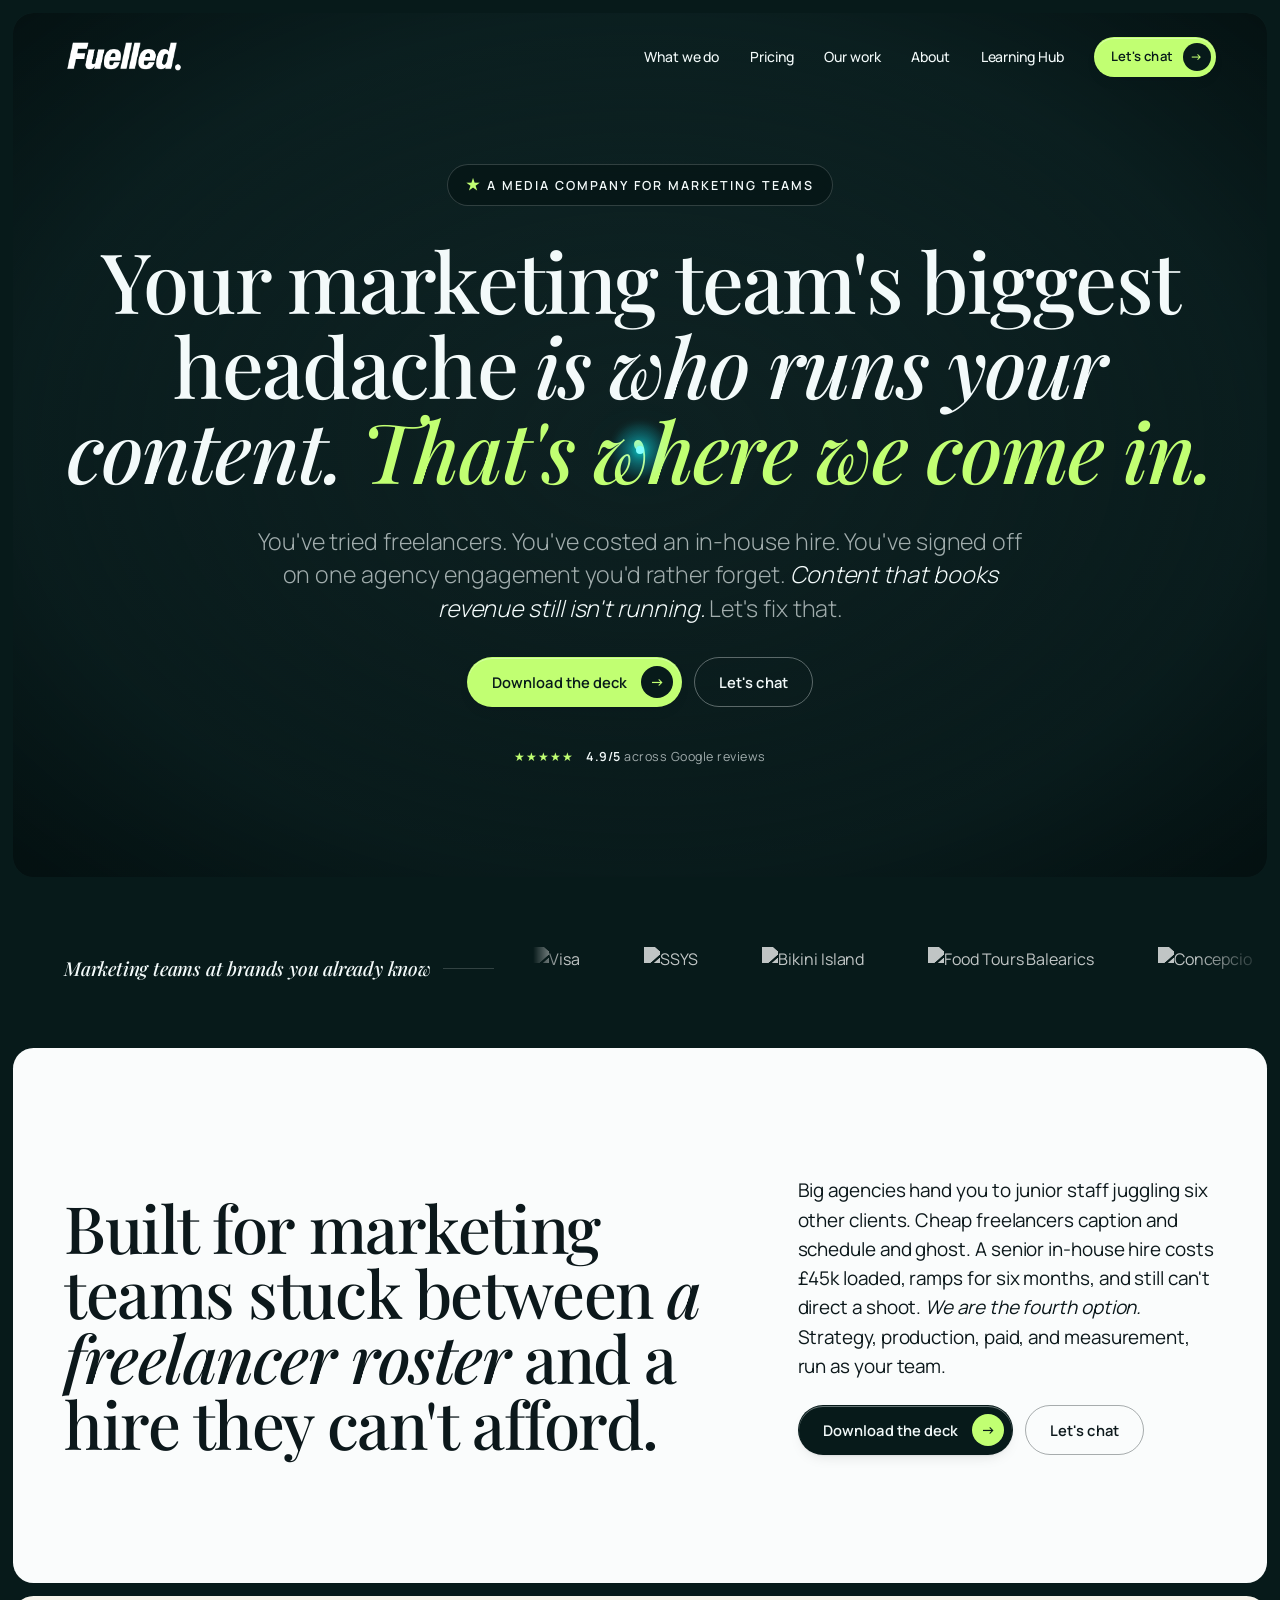
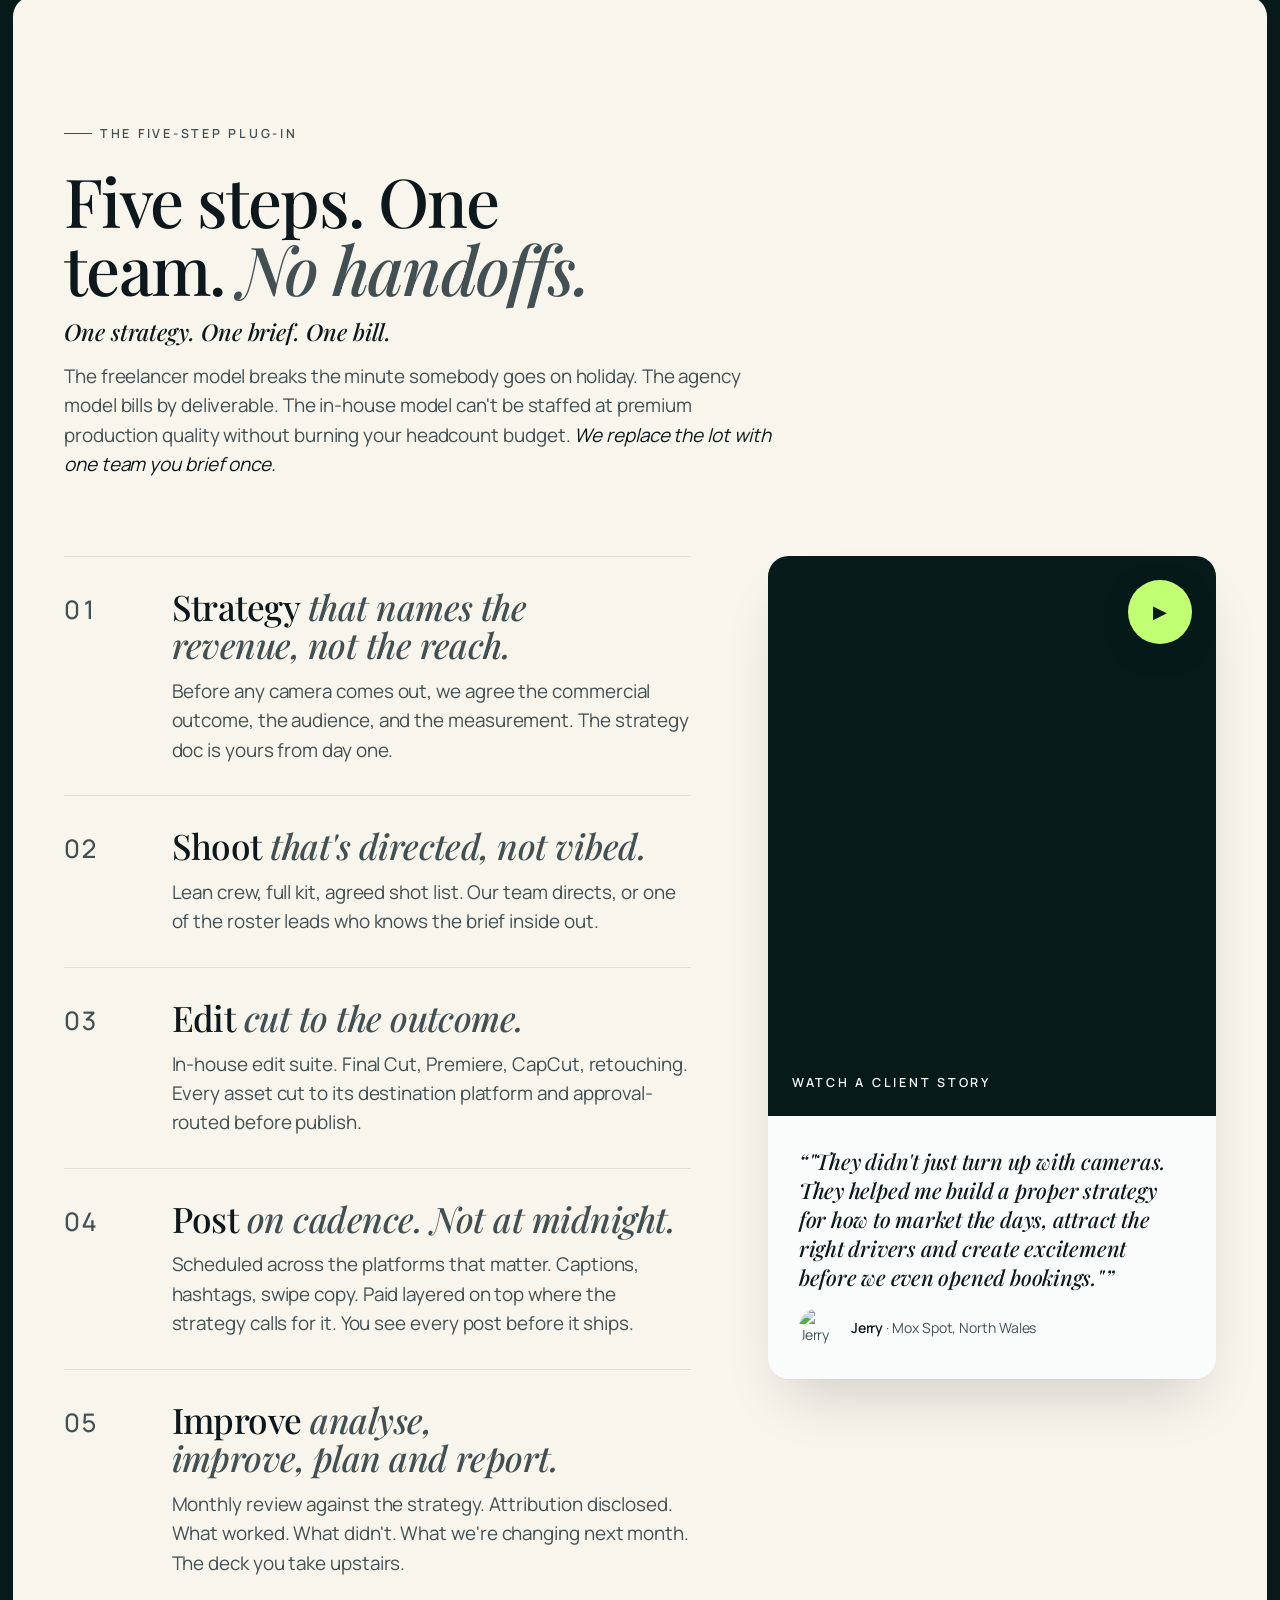
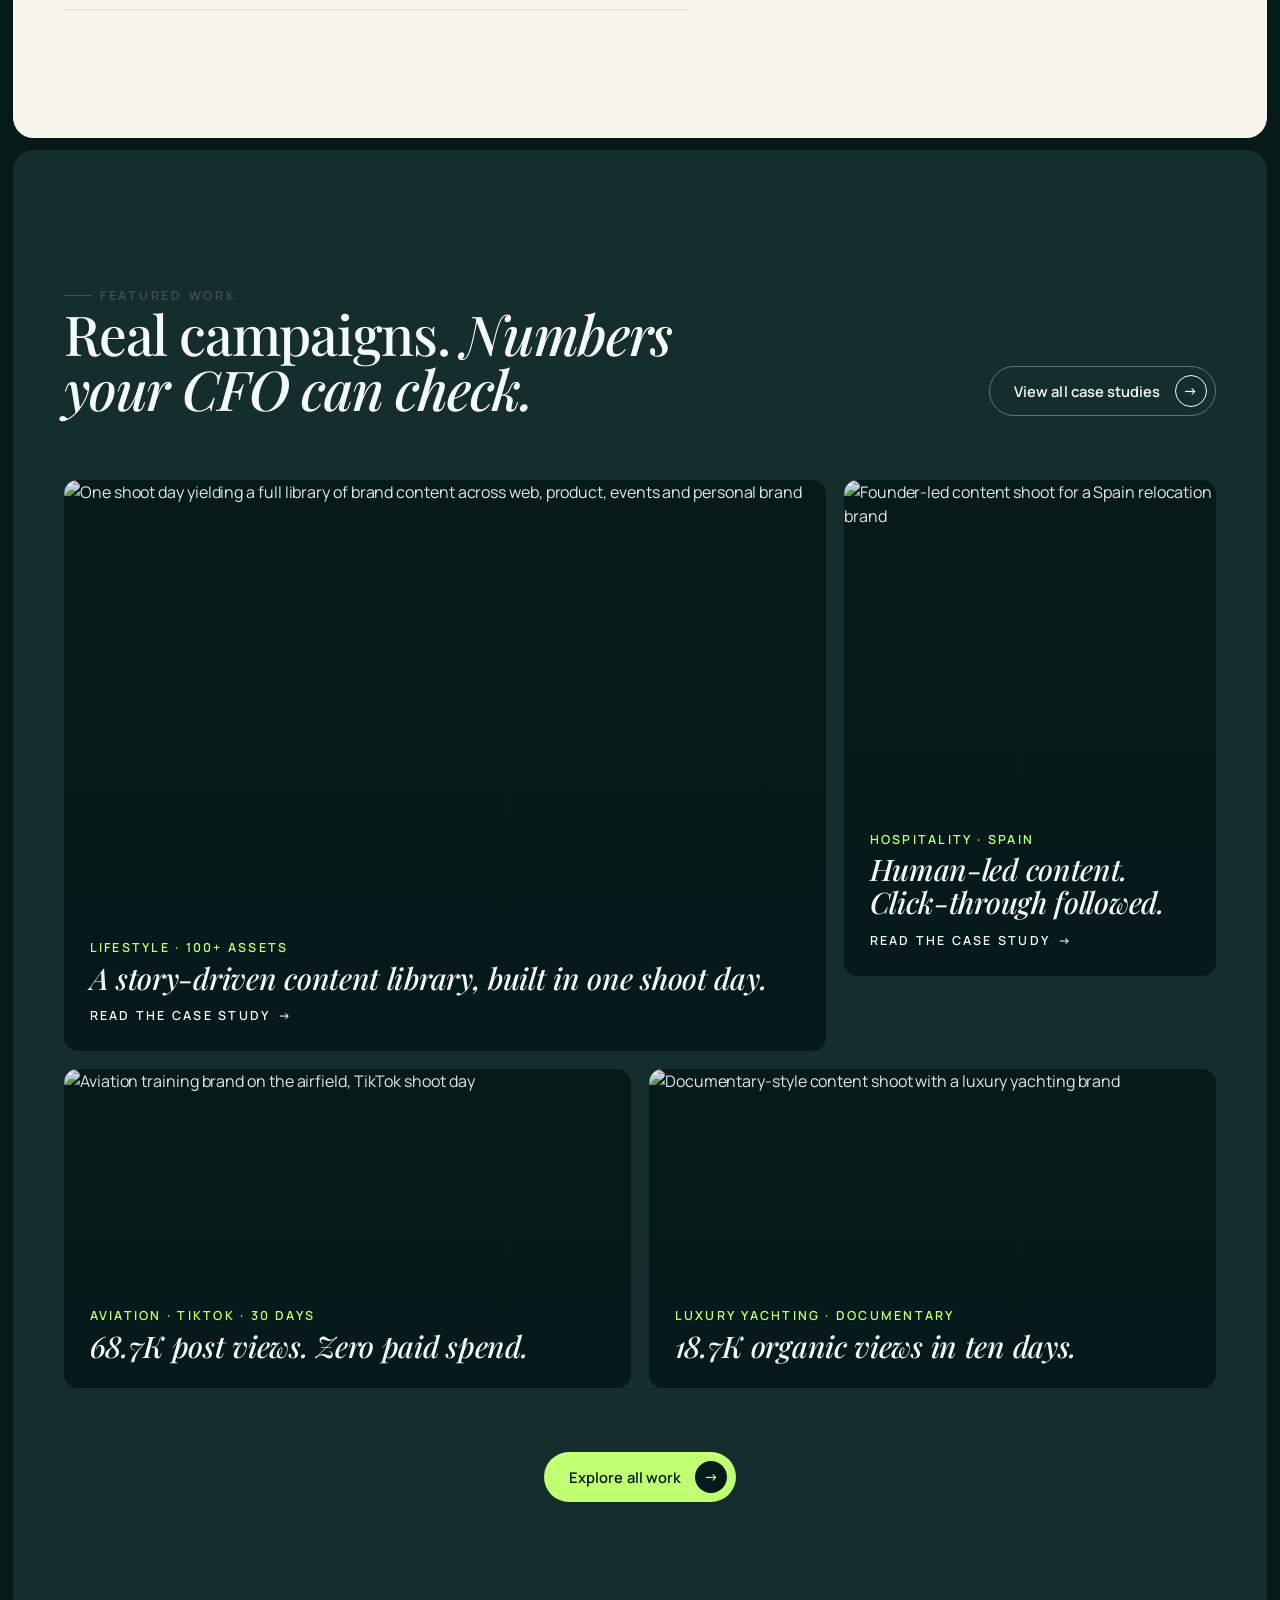
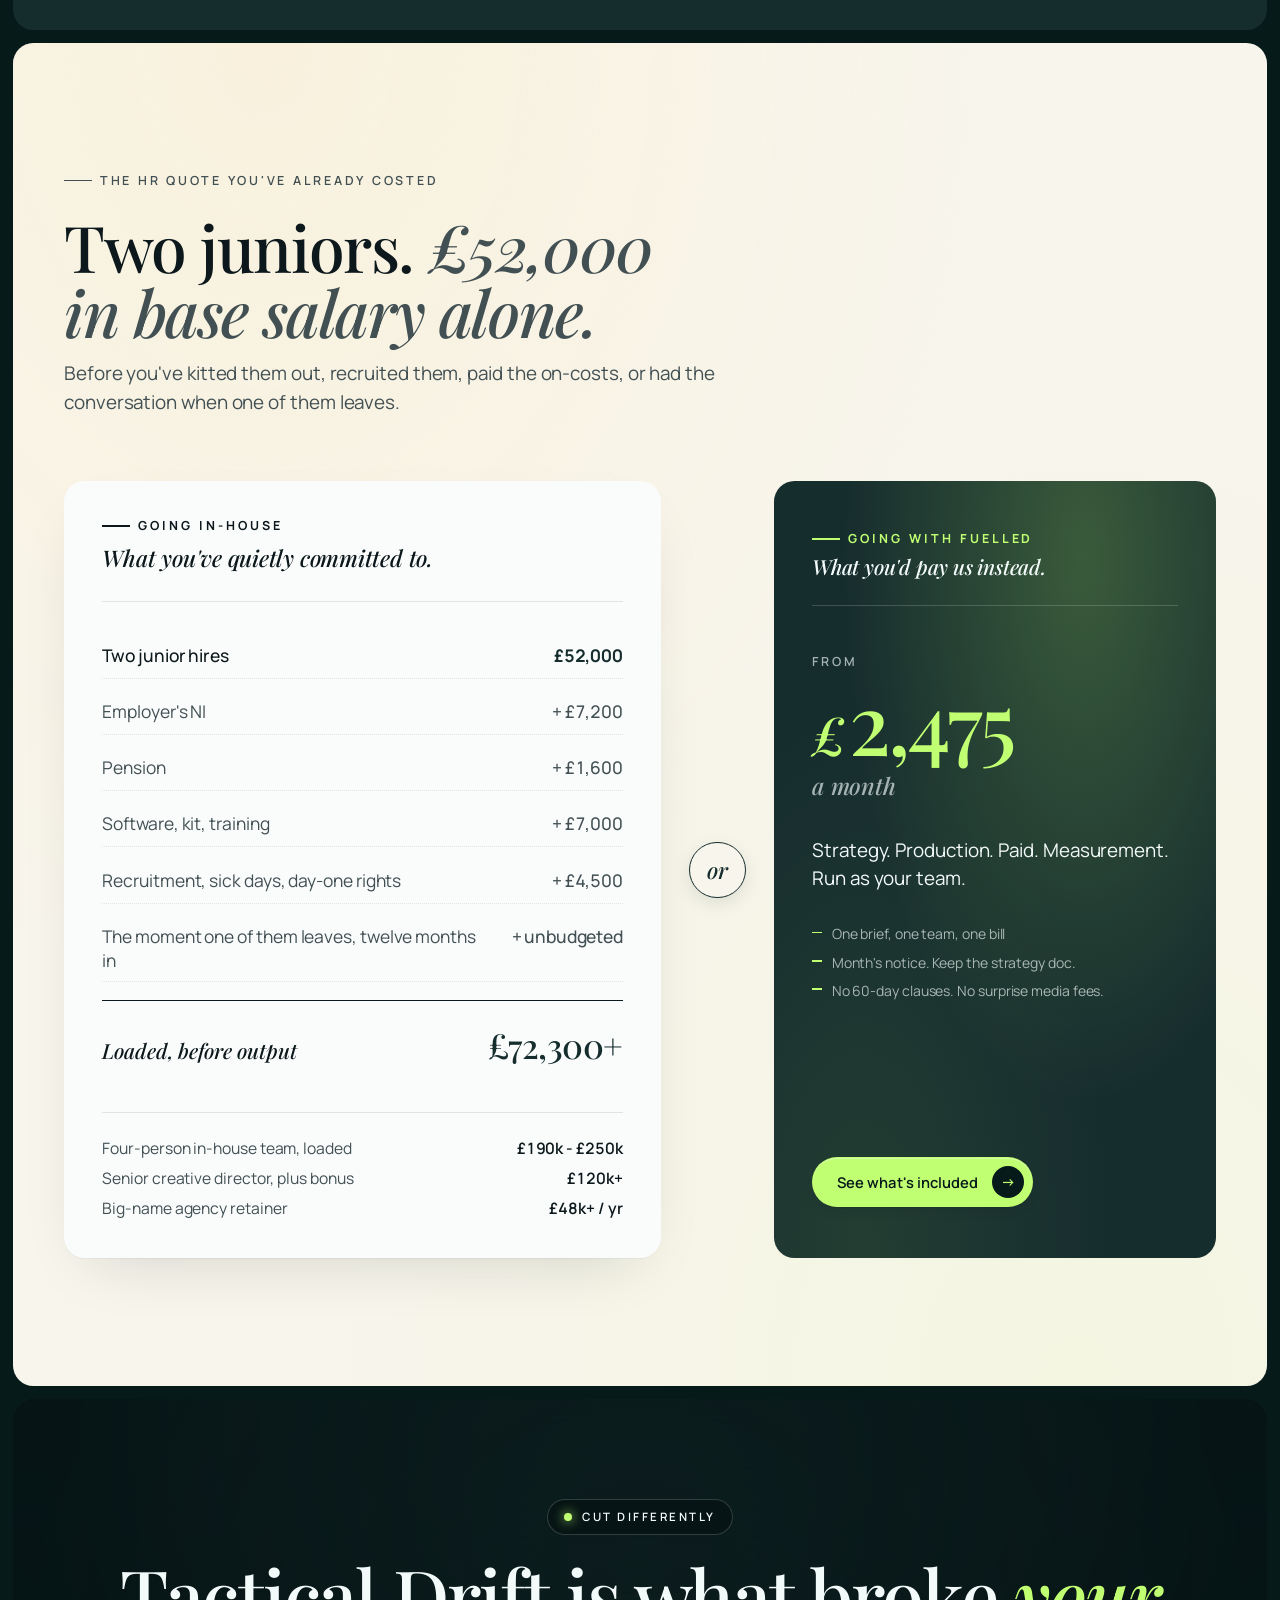
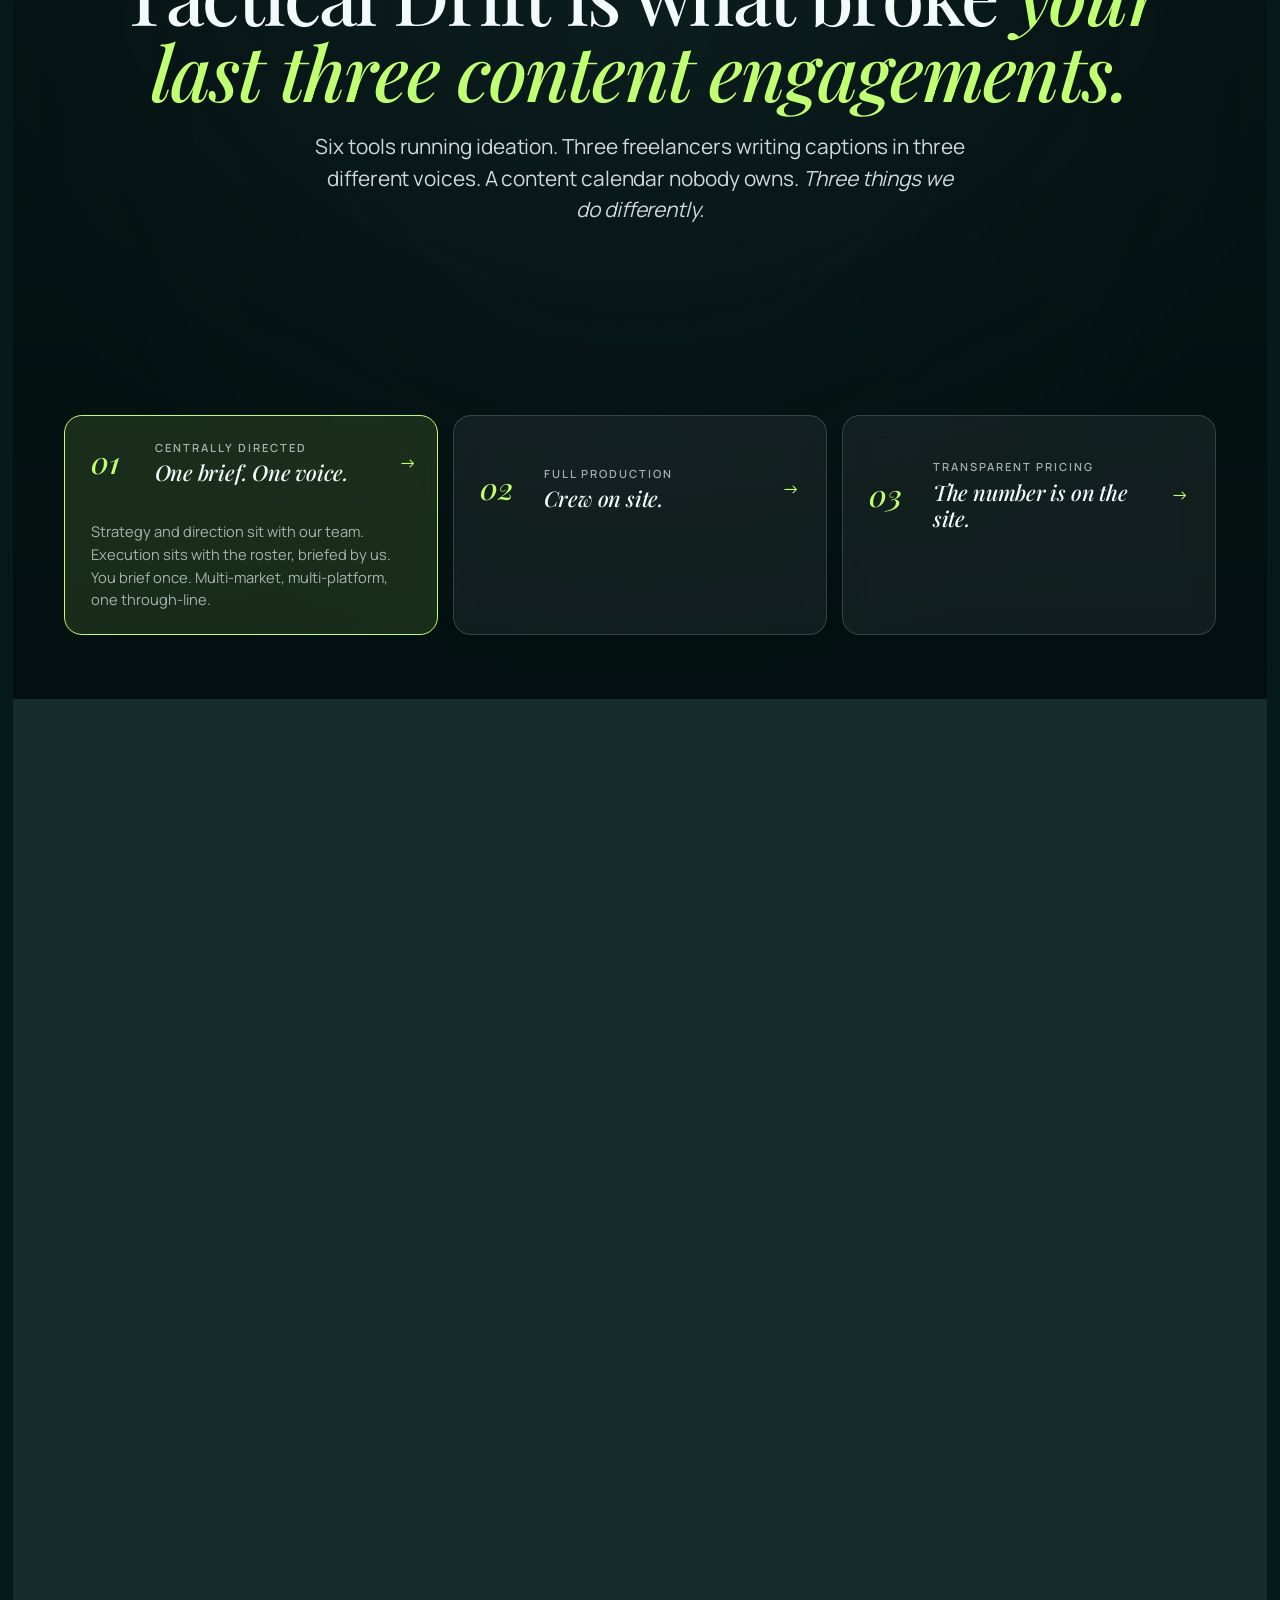
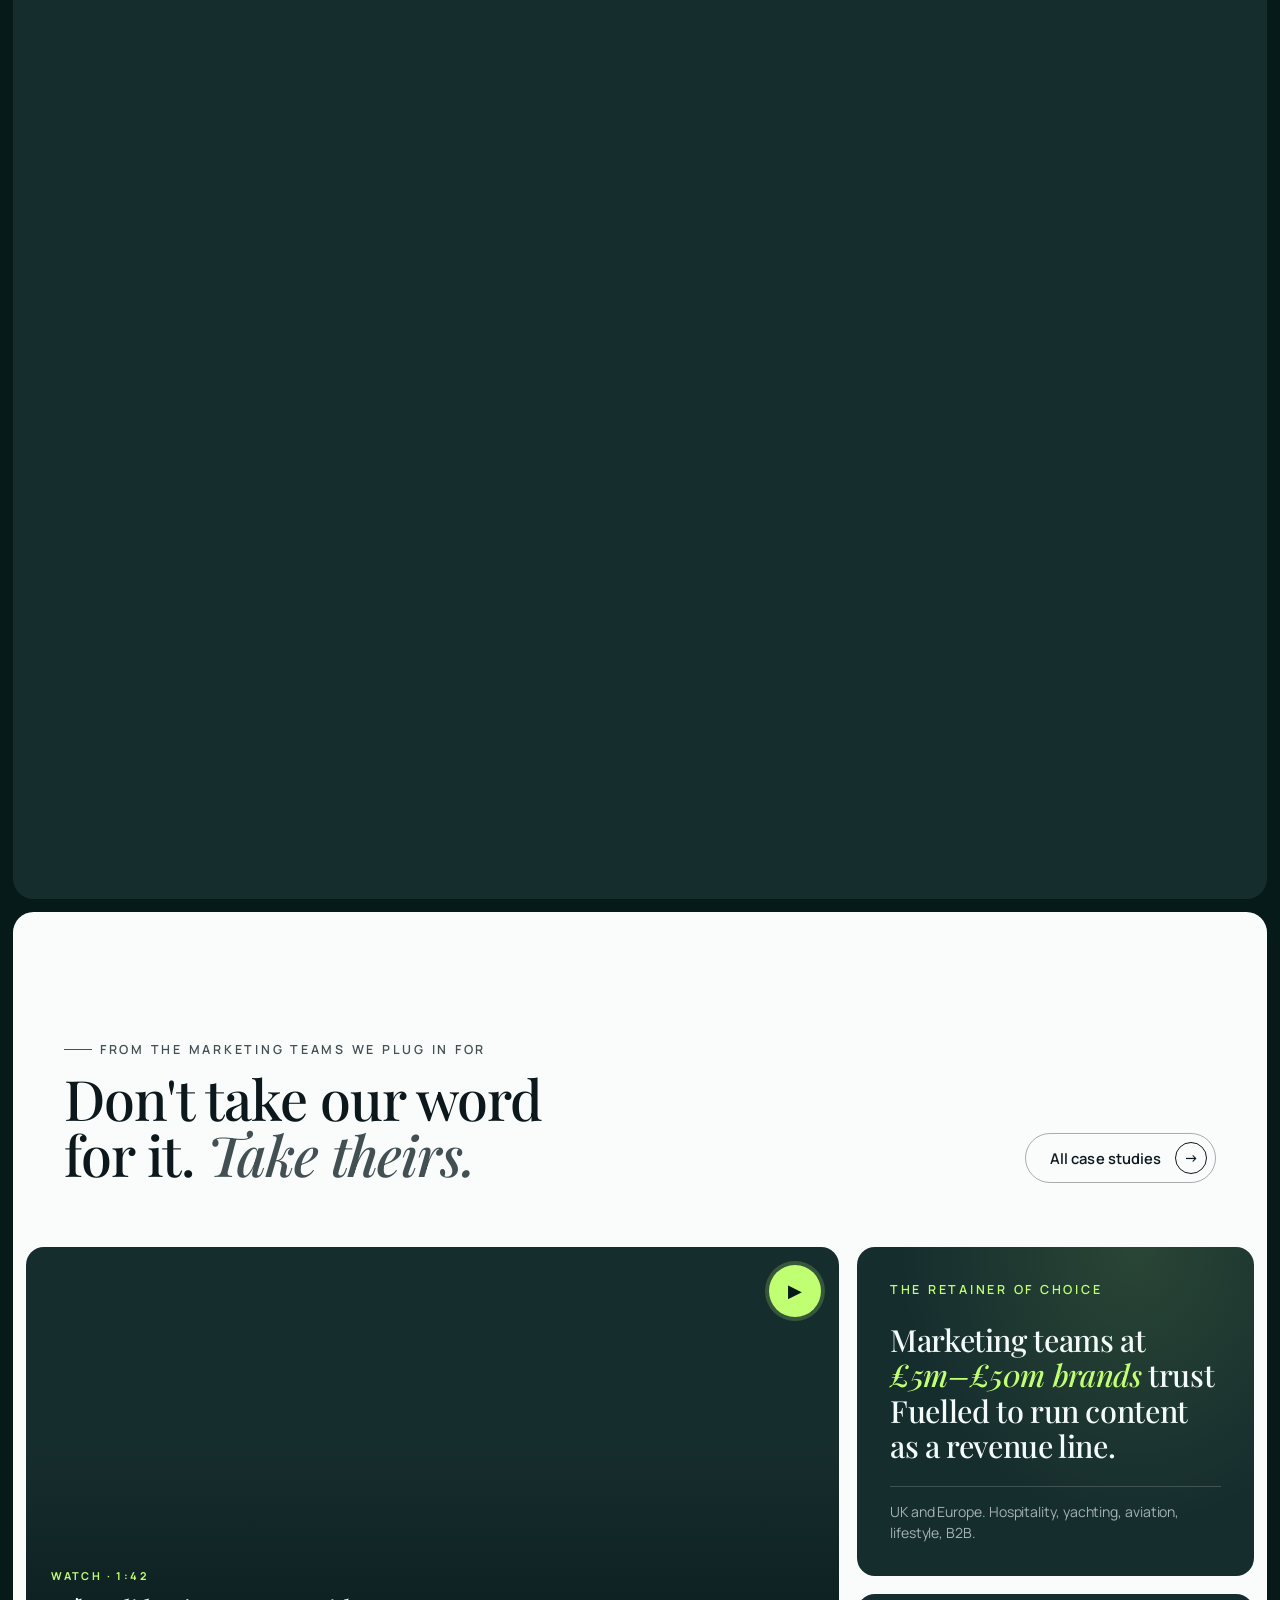
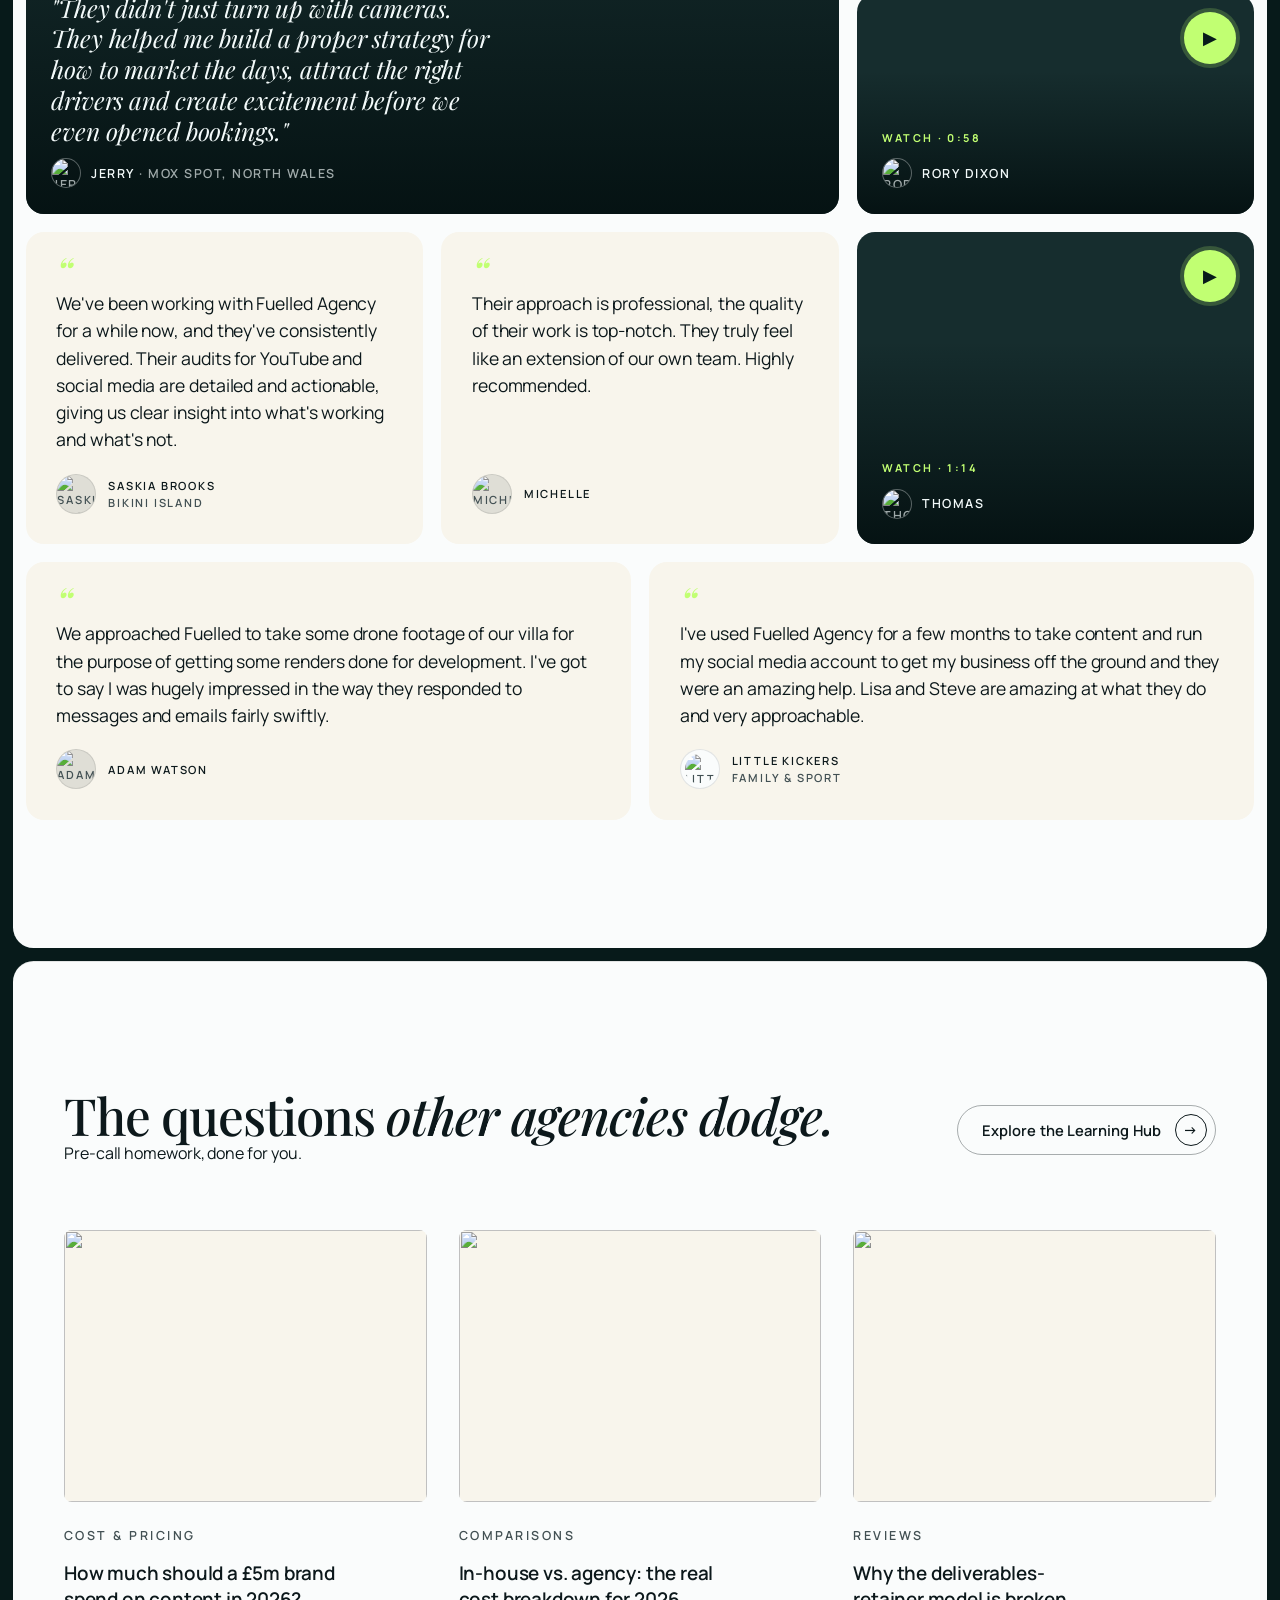
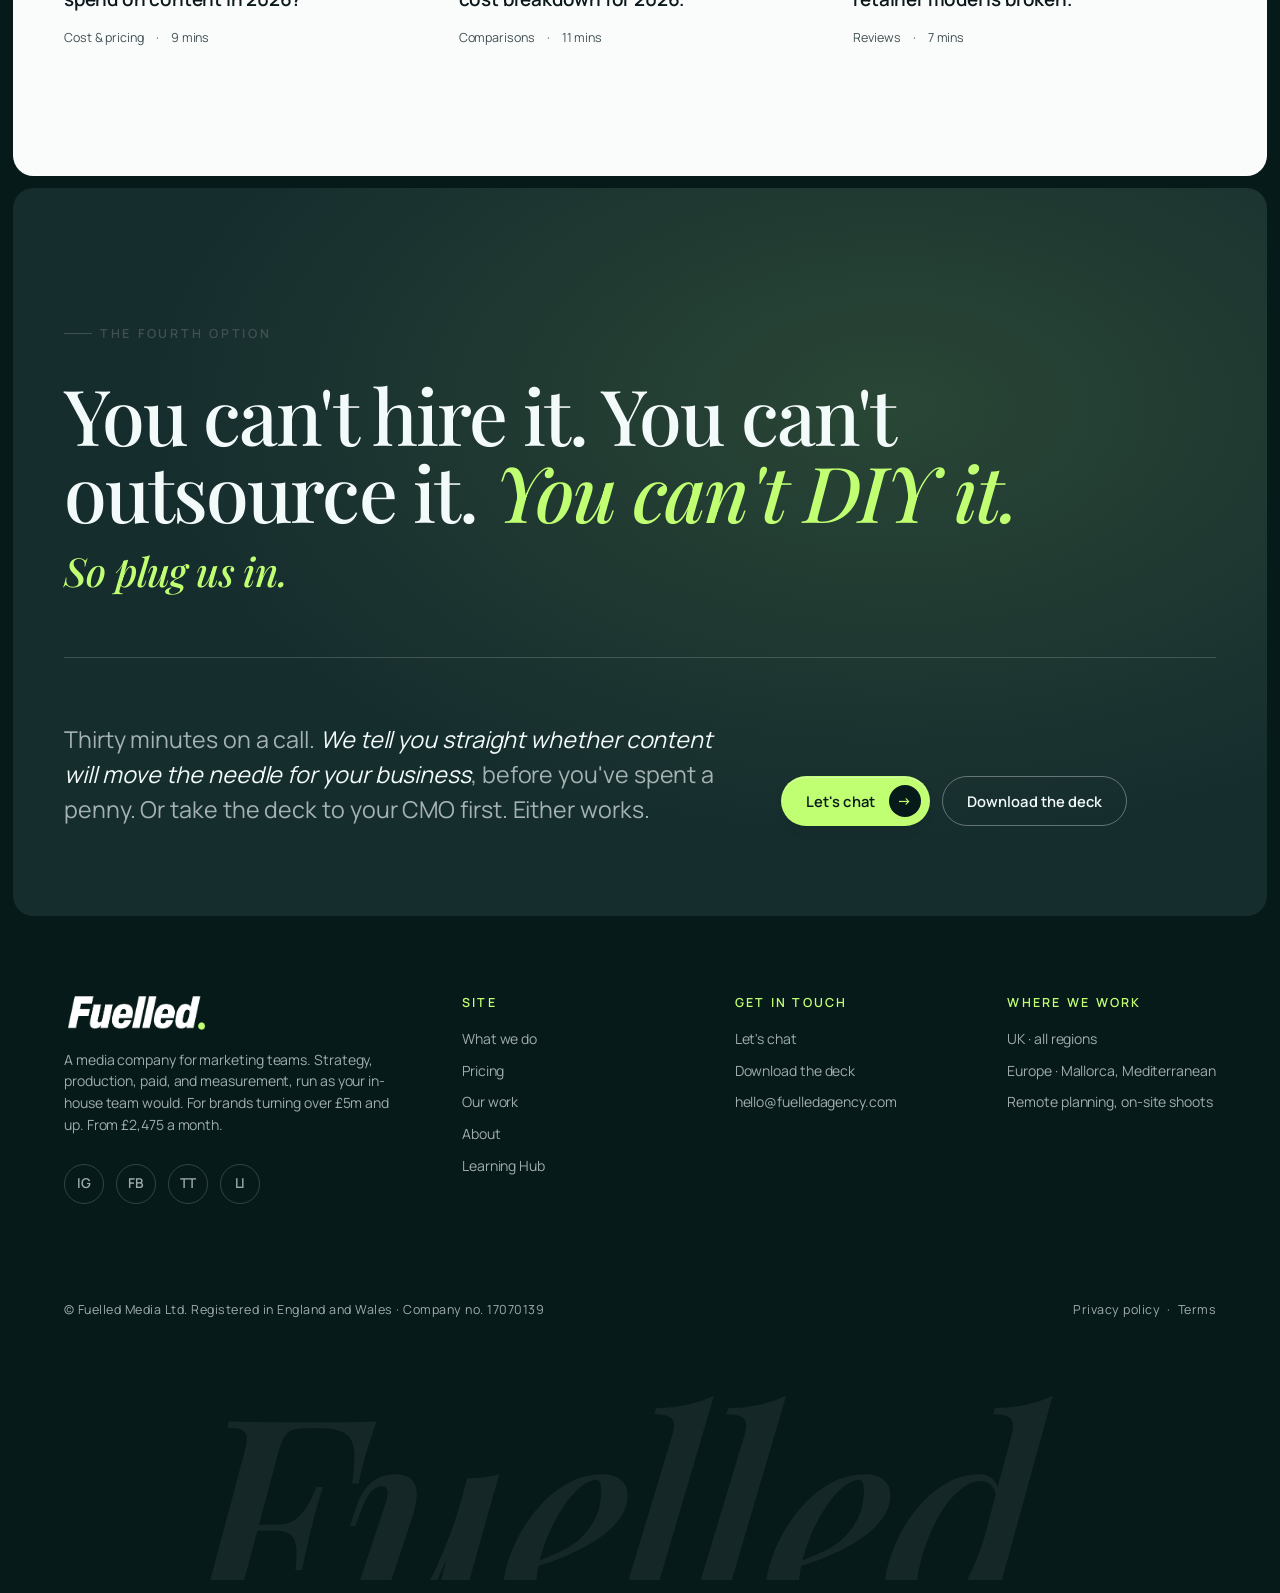
==== commit 35dd74ad: "Logos: add Mallorca Solutions + Vale Royal Kitchens (transparent) back to homepage ticker" ====
--- a/index.html
+++ b/index.html
@@ -161,6 +161,8 @@
       <img src="https://fuelledagency.com/wp-content/uploads/2026/02/littleKickers.png" alt="Little Kickers" class="ticker__logo" />
       <img src="https://fuelledagency.com/wp-content/uploads/2026/02/Zen.png" alt="Zen" class="ticker__logo" />
       <img src="assets/love-padel-holidays.png" alt="Love Padel Holidays" class="ticker__logo" />
+      <img src="assets/mallorca-solutions-logo.png" alt="Mallorca Solutions" class="ticker__logo" />
+      <img src="assets/vale-royal-kitchens.png" alt="Vale Royal Kitchens" class="ticker__logo" />
       <!-- duplicate for seamless loop -->
       <img src="https://fuelledagency.com/wp-content/uploads/2026/02/visa-copy.png" alt="" class="ticker__logo" aria-hidden="true" />
       <img src="https://fuelledagency.com/wp-content/uploads/2026/02/SSYS-copy-1.png" alt="" class="ticker__logo" aria-hidden="true" />
@@ -171,6 +173,8 @@
       <img src="https://fuelledagency.com/wp-content/uploads/2026/02/littleKickers.png" alt="" class="ticker__logo" aria-hidden="true" />
       <img src="https://fuelledagency.com/wp-content/uploads/2026/02/Zen.png" alt="" class="ticker__logo" aria-hidden="true" />
       <img src="assets/love-padel-holidays.png" alt="" class="ticker__logo" aria-hidden="true" />
+      <img src="assets/mallorca-solutions-logo.png" alt="" class="ticker__logo" aria-hidden="true" />
+      <img src="assets/vale-royal-kitchens.png" alt="" class="ticker__logo" aria-hidden="true" />
       </div>
     </div>
   </div>
--- a/styles.css
+++ b/styles.css
@@ -9038,3 +9038,86 @@
   backdrop-filter: blur(8px); -webkit-backdrop-filter: blur(8px);
   z-index: 1;
 }
+
+/* ===================================================================
+   BOOK-A-CALL  -  logo-only centred nav + form-and-contact as hero content
+   =================================================================== */
+.book-page { background: var(--c-cream); }
+
+/* Centred-logo nav variant - logo sits dead-centre, no links, no toggle */
+.site-header__inner--centred { justify-content: center; }
+.nav--logo-only { display: none; }
+@media (max-width: 880px) {
+  .nav--logo-only { display: none; }
+}
+
+/* Hero - book variant. Taller bottom padding to host the form+contact panel. */
+.hero--book {
+  min-height: auto;
+  padding-top: clamp(120px, 14vh, 180px);
+  padding-bottom: clamp(80px, 8vw, 120px);
+}
+.hero__inner--book {
+  gap: clamp(20px, 2.4vw, 32px);
+  align-items: stretch;
+}
+.hero__inner--book > :not(.hero__panel) { align-self: center; }
+.hero__inner--book .hero__headline {
+  font-size: clamp(2.4rem, 1.6rem + 3.2vw, 4.4rem);
+  max-width: 22ch;
+}
+.hero__inner--book .hero__sub {
+  max-width: 52ch;
+}
+
+/* Light panel inside the hero - hosts the form on the left + contact on the right */
+.hero__panel {
+  width: 100%;
+  margin-top: clamp(32px, 4vw, 56px);
+  background: var(--c-paper);
+  border: 1px solid var(--c-line);
+  border-radius: clamp(16px, 1.8vw, 28px);
+  padding: clamp(28px, 3.2vw, 56px);
+  text-align: left;
+  display: grid; grid-template-columns: 1fr; gap: clamp(40px, 4vw, 64px);
+  box-shadow: 0 30px 60px -30px oklch(20% 0.025 198 / 0.45);
+}
+@media (min-width: 980px) {
+  .hero__panel {
+    grid-template-columns: minmax(0, 1.15fr) minmax(0, 0.85fr);
+    gap: clamp(48px, 5vw, 80px);
+    align-items: start;
+  }
+}
+/* Form sits inside the panel - remove the form's own card chrome since the panel provides it */
+.hero__panel .book-form {
+  background: transparent;
+  border: 0;
+  padding: 0;
+}
+.book-form__head { display: grid; gap: var(--sp-3); margin-bottom: var(--sp-3); }
+.book-form__heading {
+  font-family: var(--ff-display); font-weight: 500;
+  font-size: clamp(1.6rem, 1.2rem + 1.4vw, 2.4rem); line-height: 1.05;
+  letter-spacing: -0.02em; color: var(--c-text); margin: 0;
+}
+
+/* Contact-aside scaled down inside the hero panel */
+.hero__panel-aside {
+  border-left: 0;
+  padding-left: 0;
+}
+@media (min-width: 980px) {
+  .hero__panel-aside { border-left: 1px solid var(--c-line); padding-left: clamp(40px, 4vw, 64px); }
+}
+.hero__panel-aside h2 {
+  font-family: var(--ff-display); font-weight: 500;
+  font-size: clamp(1.5rem, 1.2rem + 1.4vw, 2.2rem); line-height: 1.05;
+  letter-spacing: -0.02em; color: var(--c-text);
+  margin: var(--sp-4) 0 var(--sp-5);
+}
+.hero__panel-aside h2 em { font-style: italic; color: var(--c-text-soft); }
+.hero__panel-aside p {
+  font-family: var(--ff-body); font-size: var(--fs-300); line-height: 1.55;
+  color: var(--c-text-soft); margin: 0; max-width: 36ch;
+}
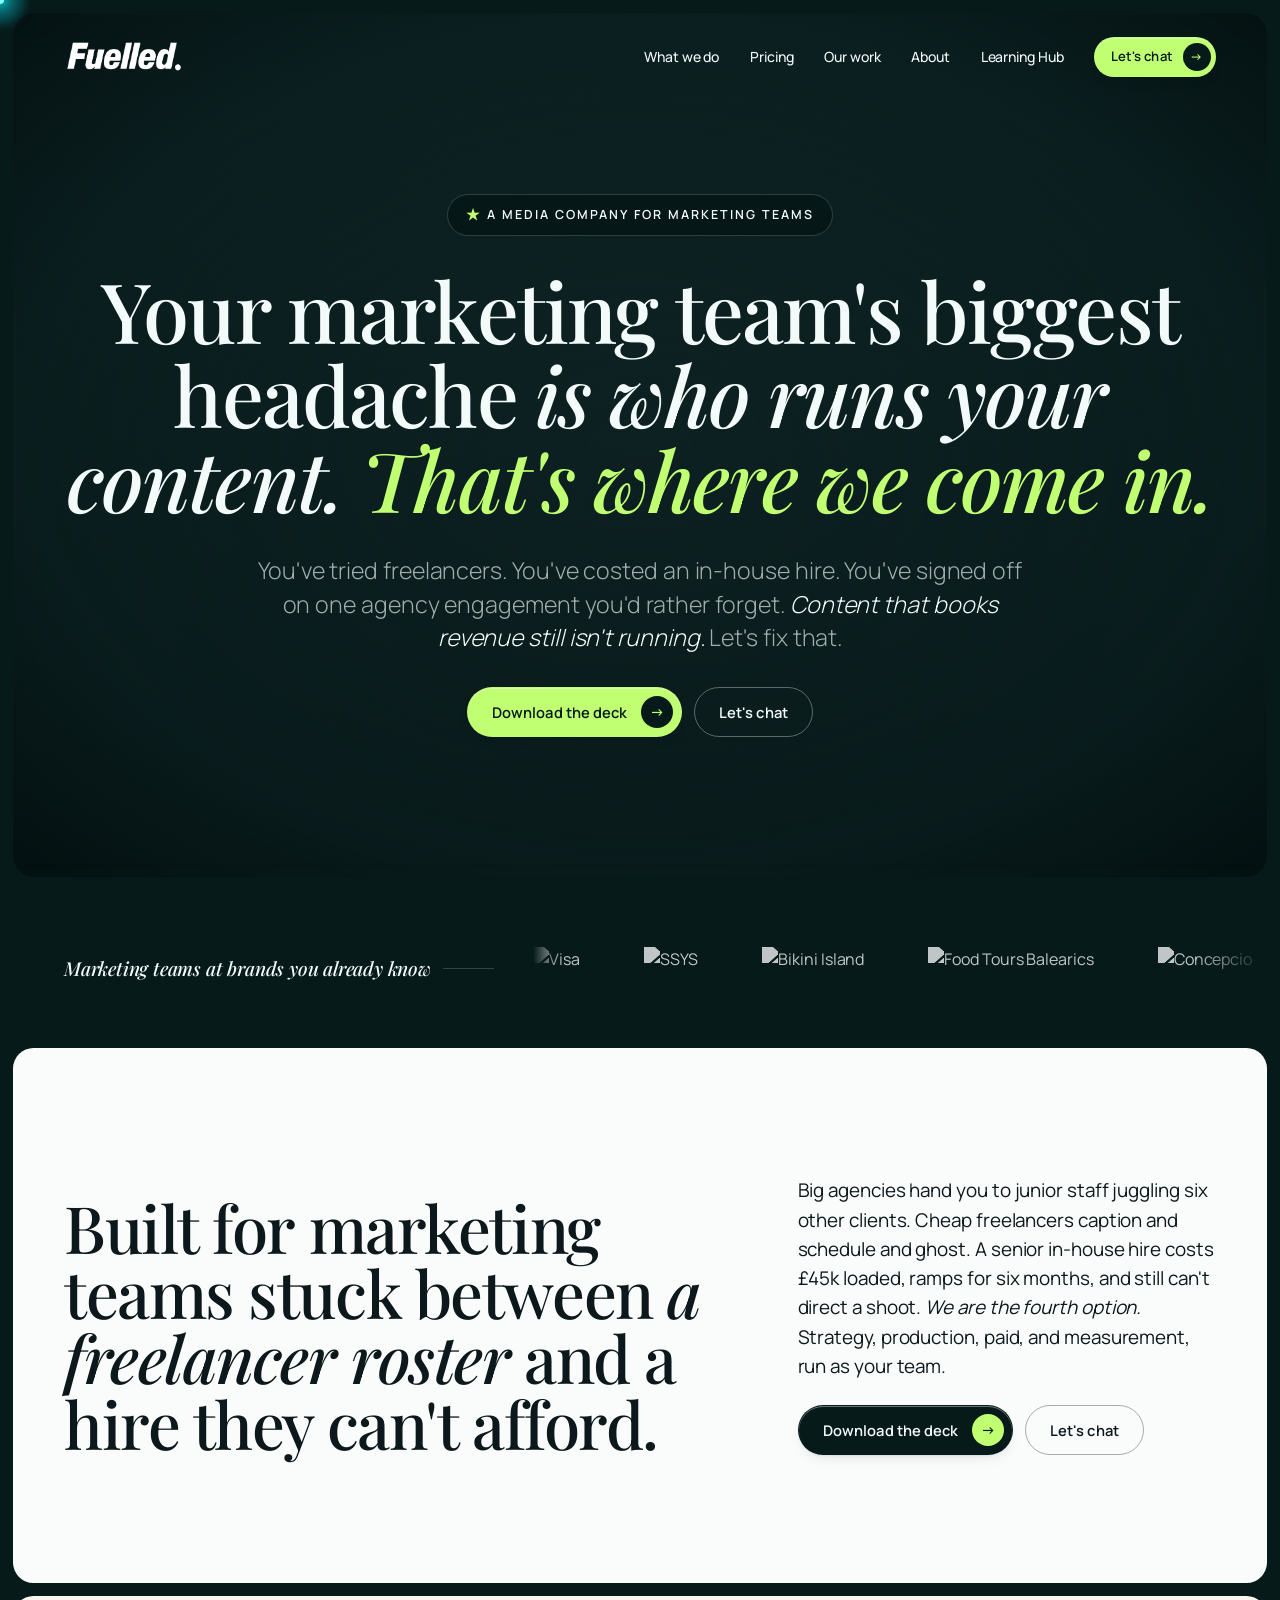
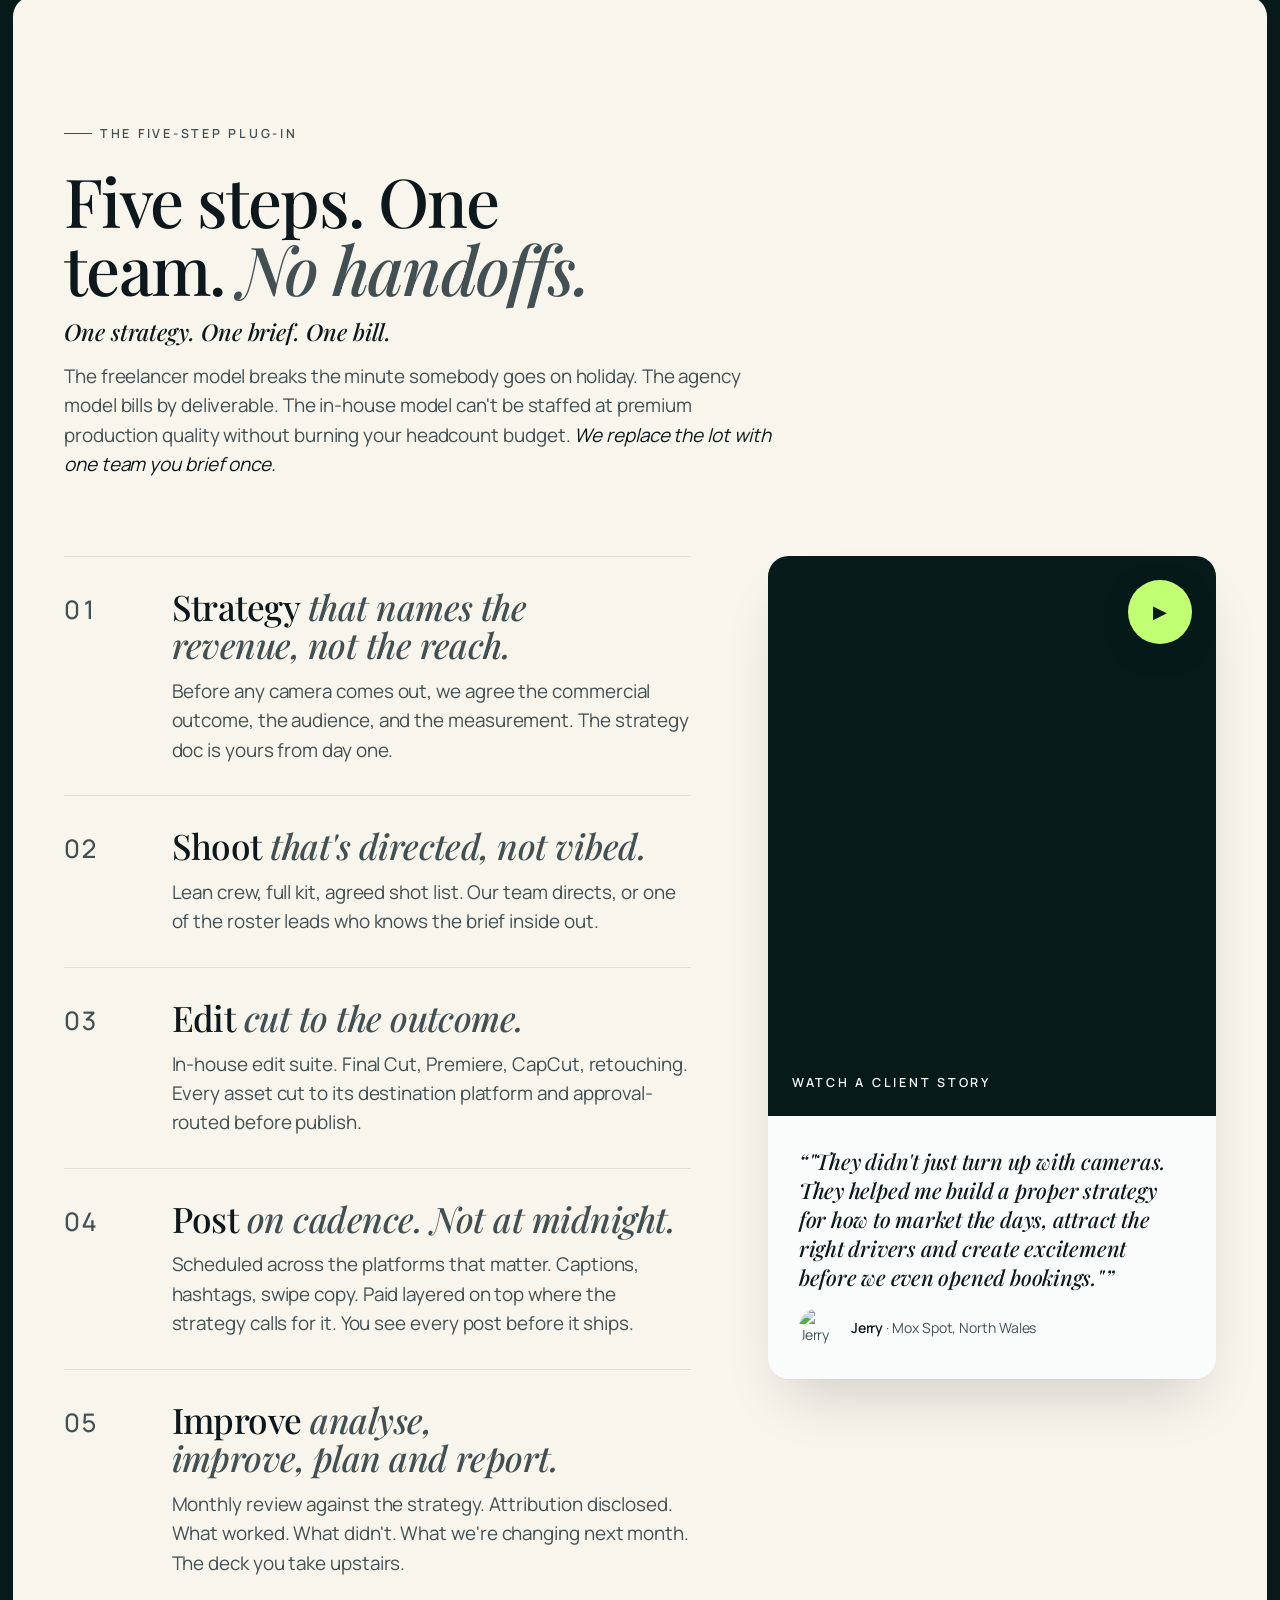
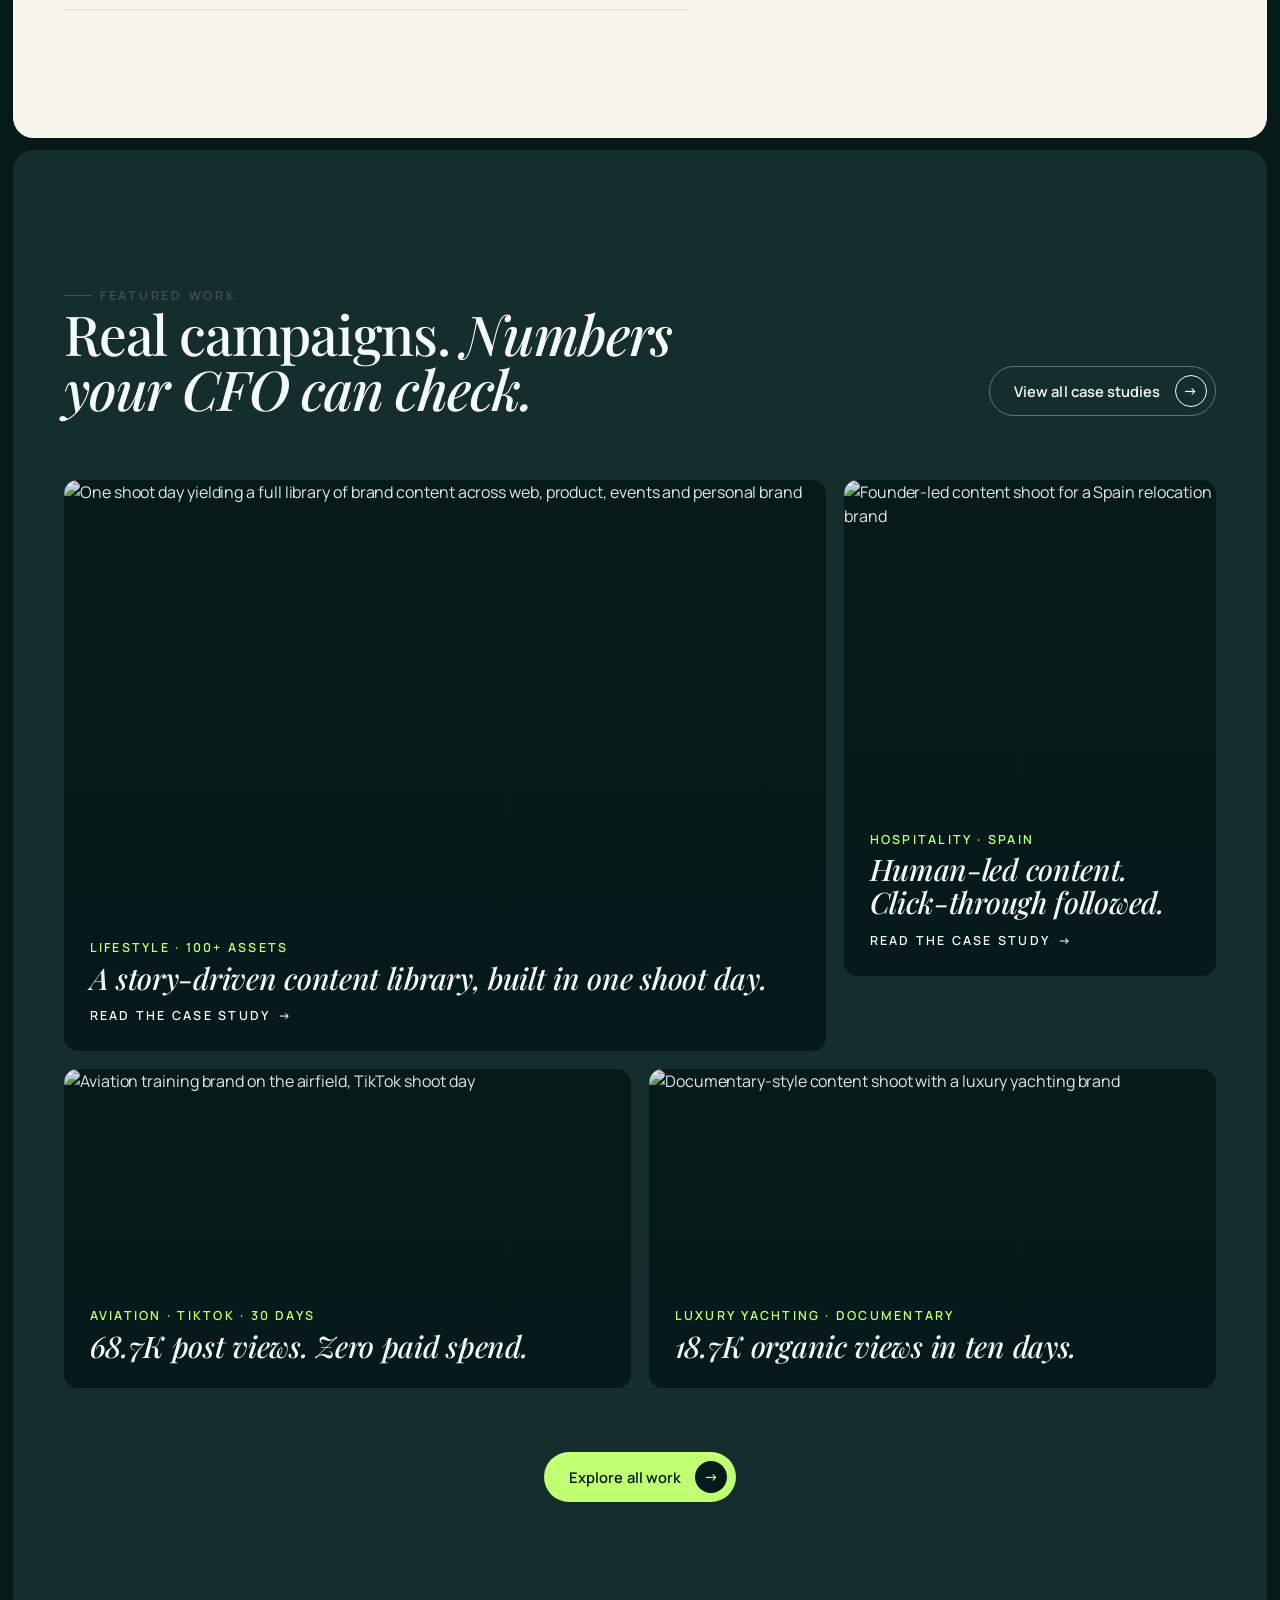
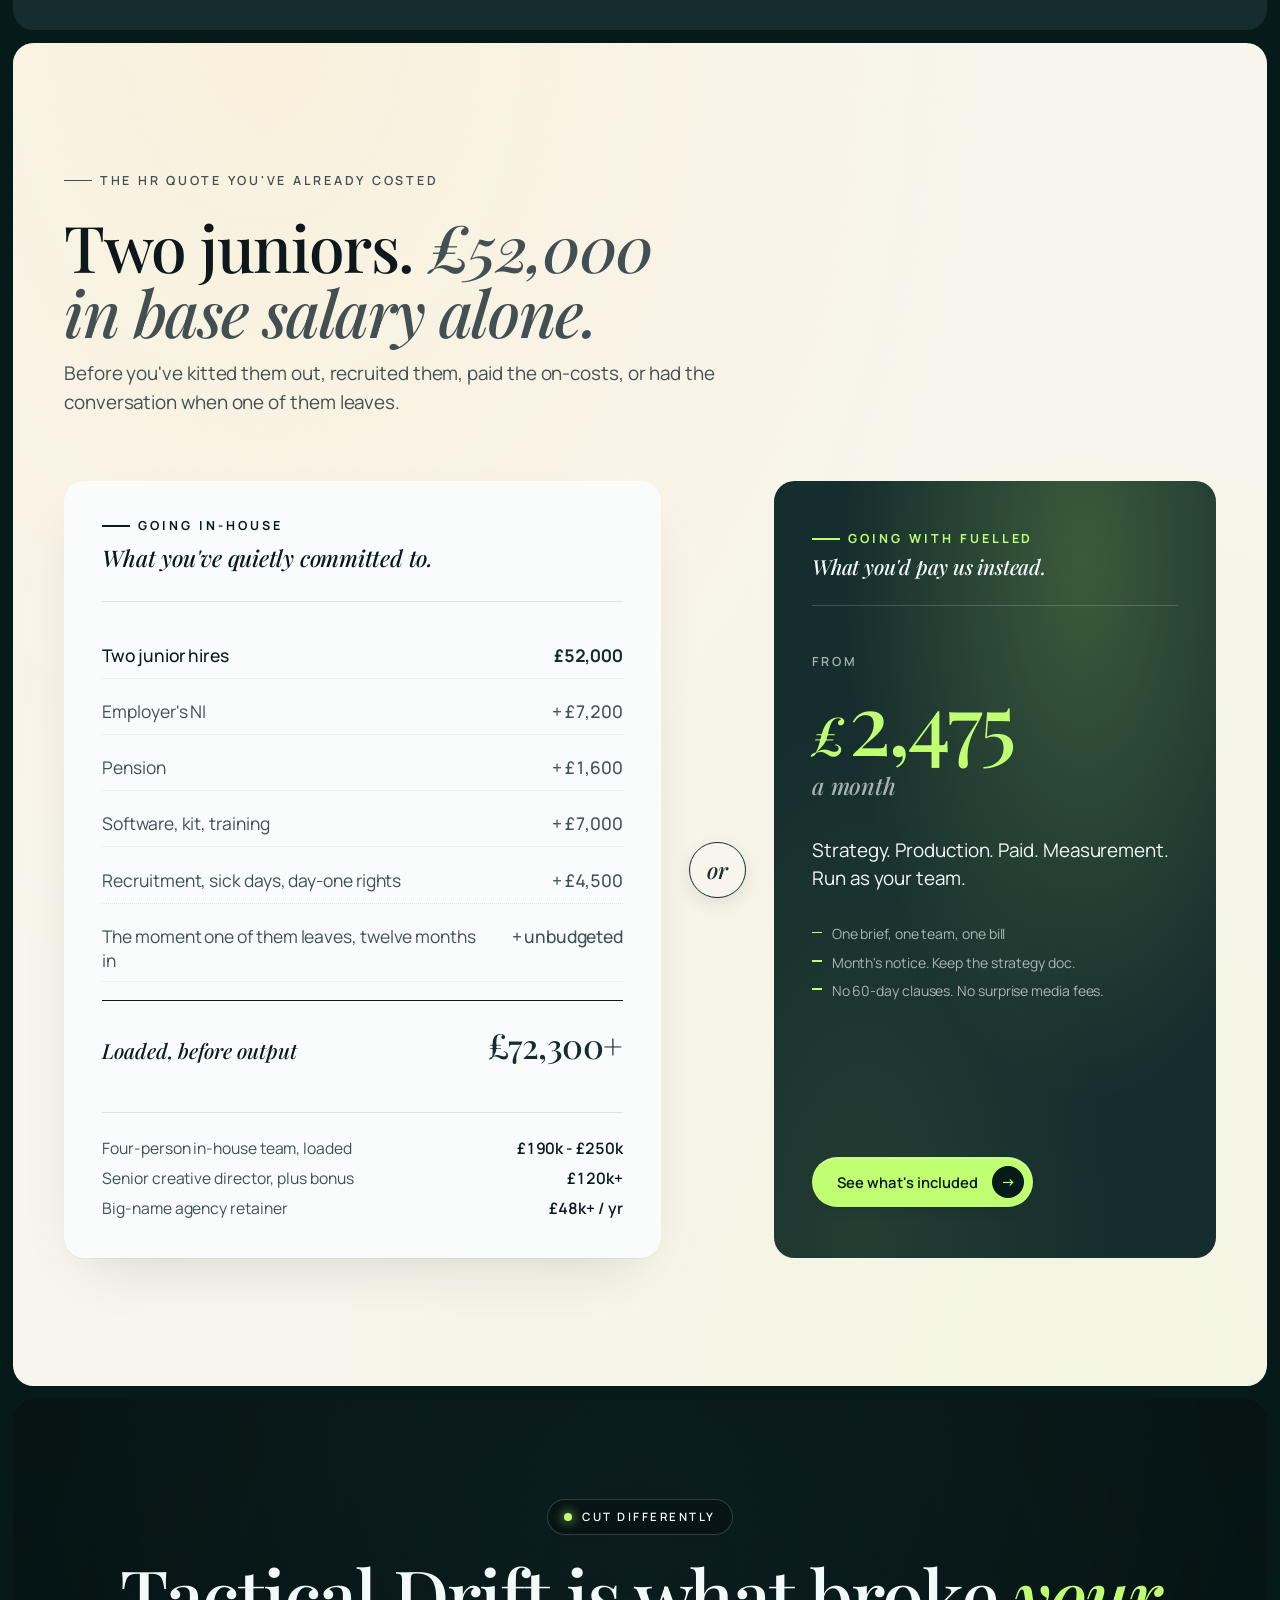
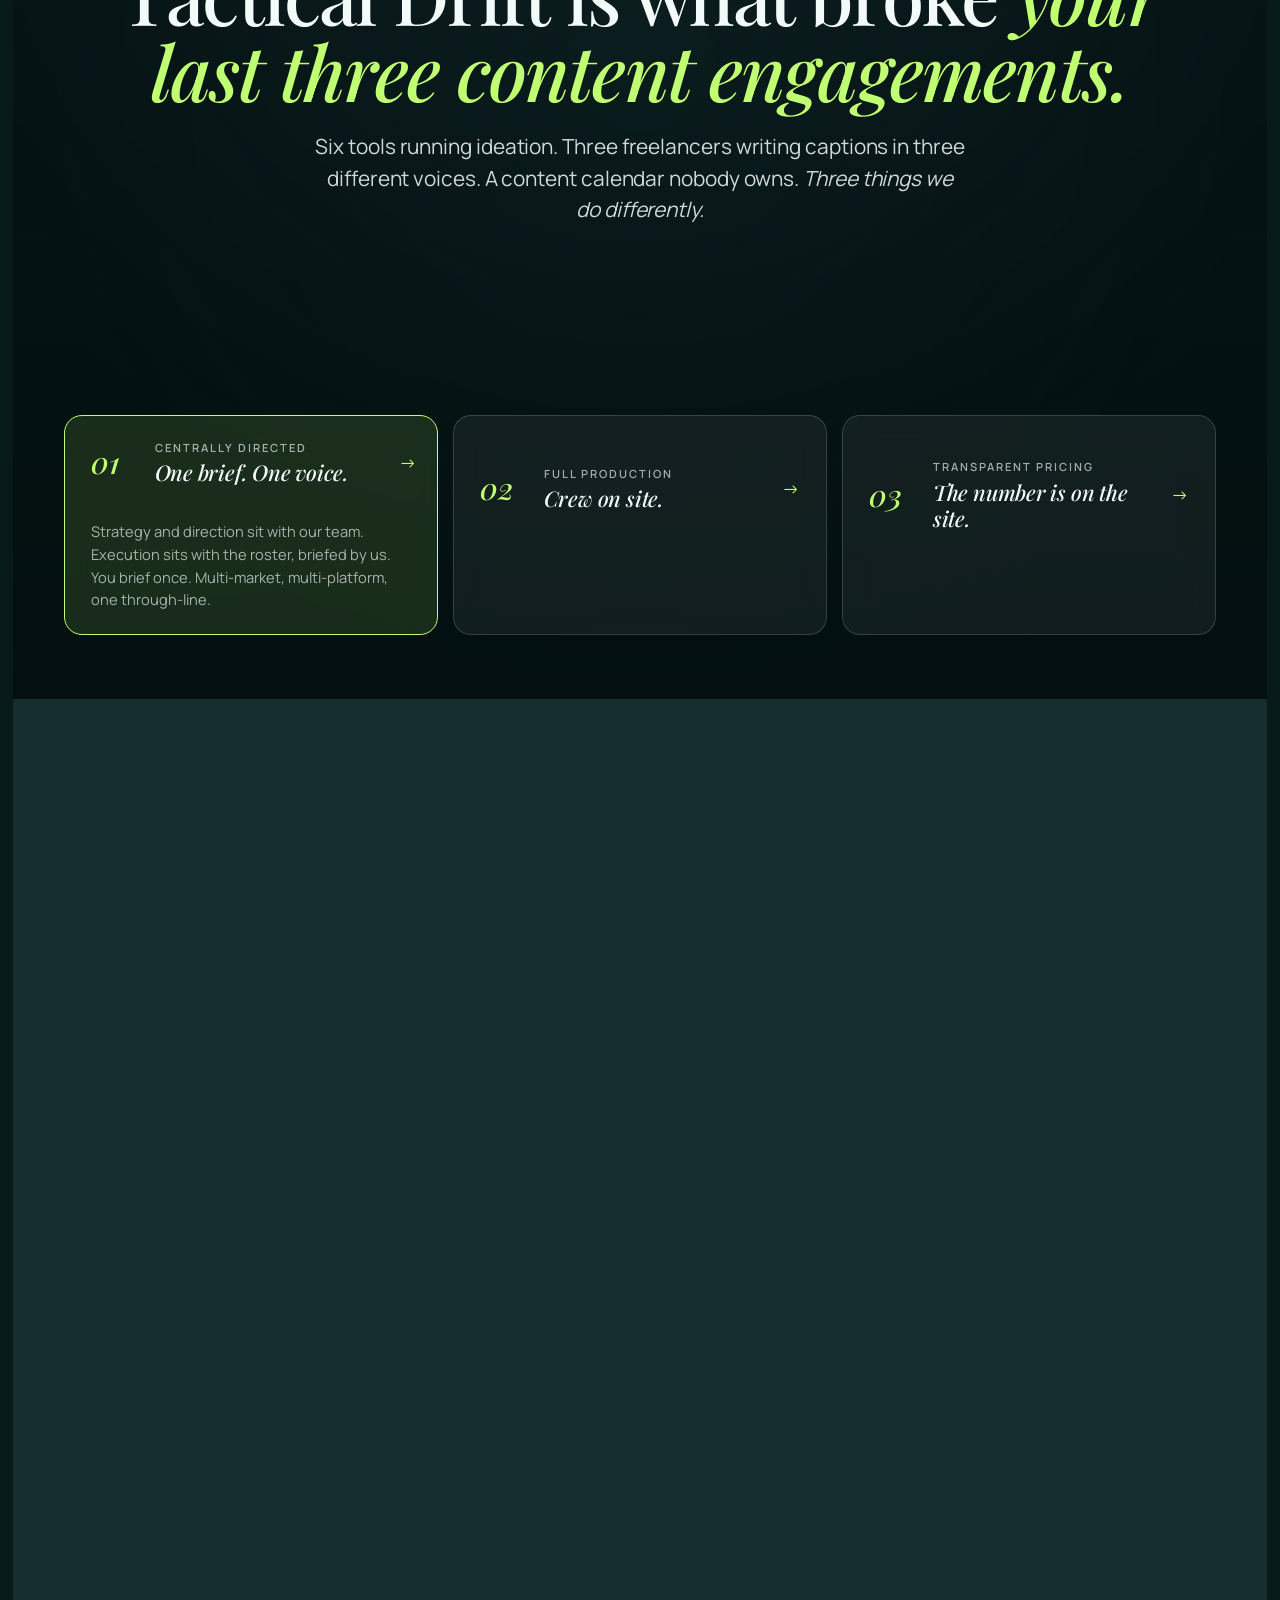
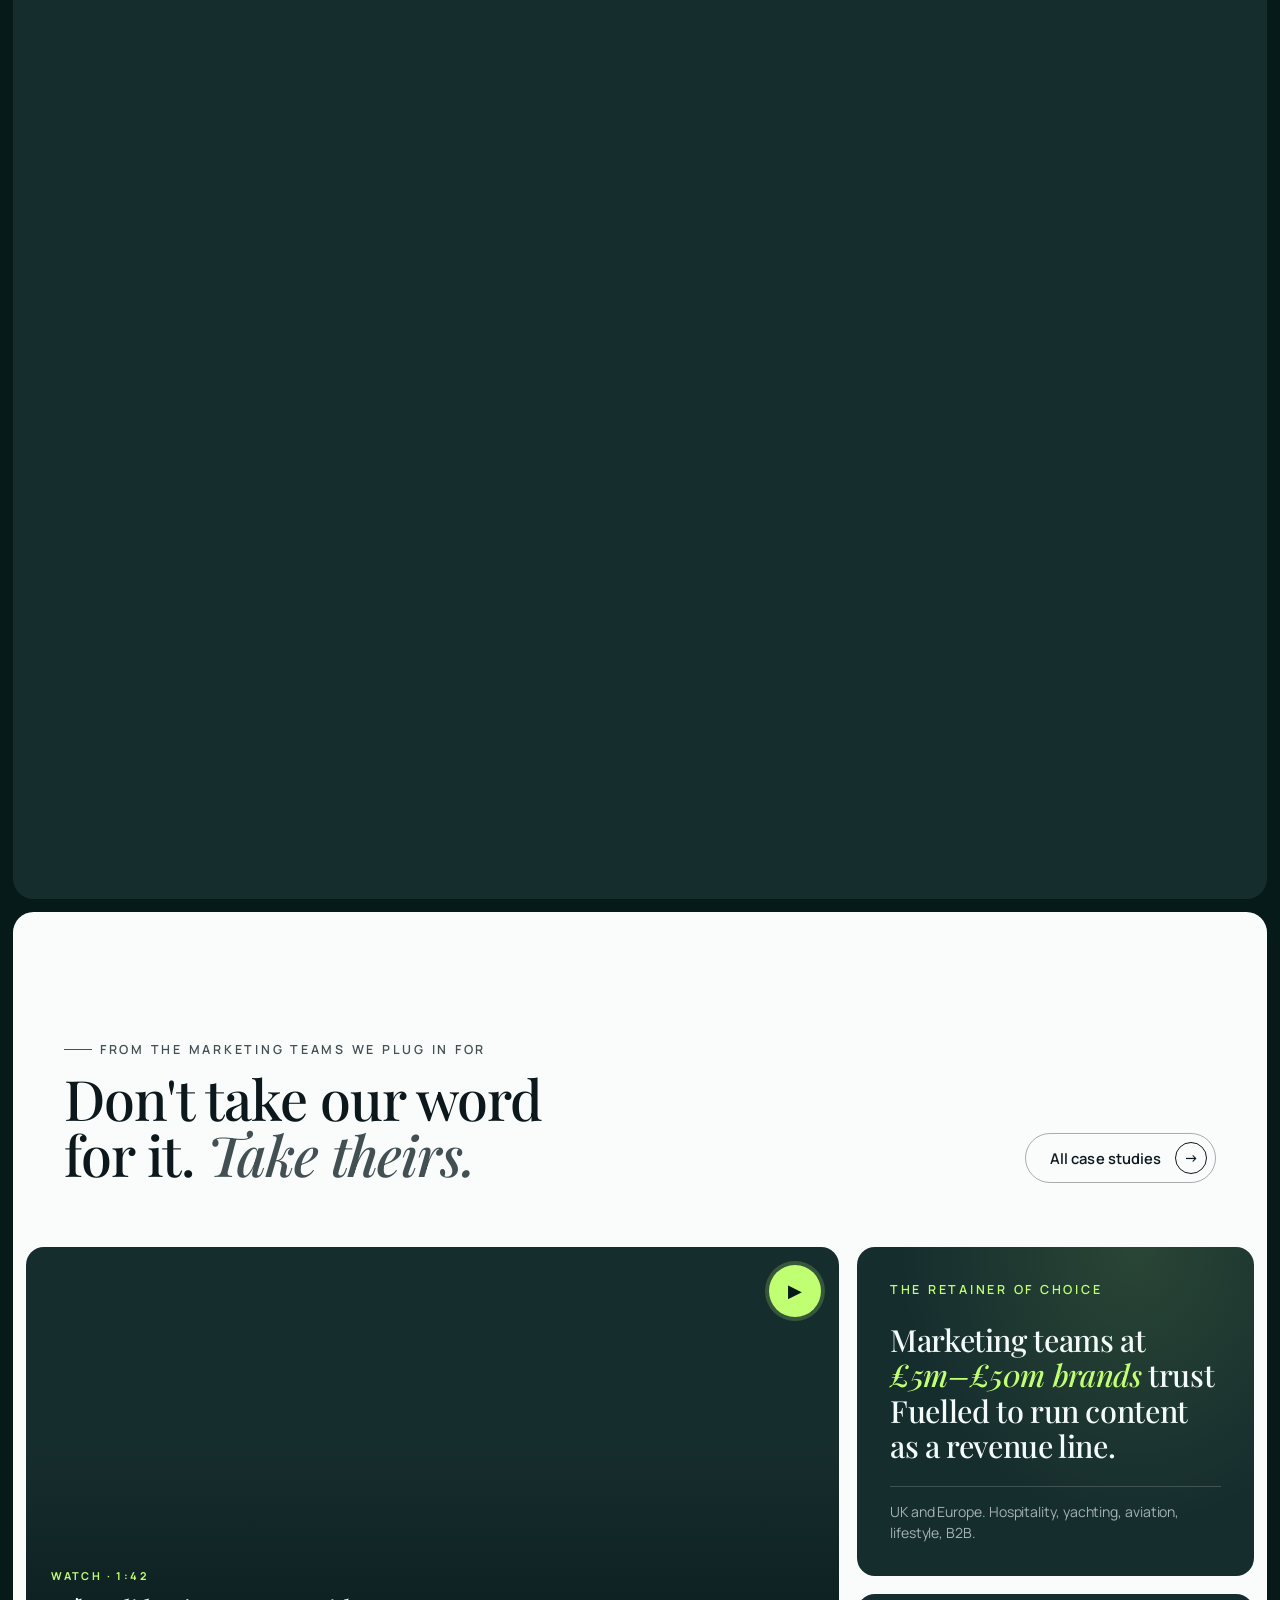
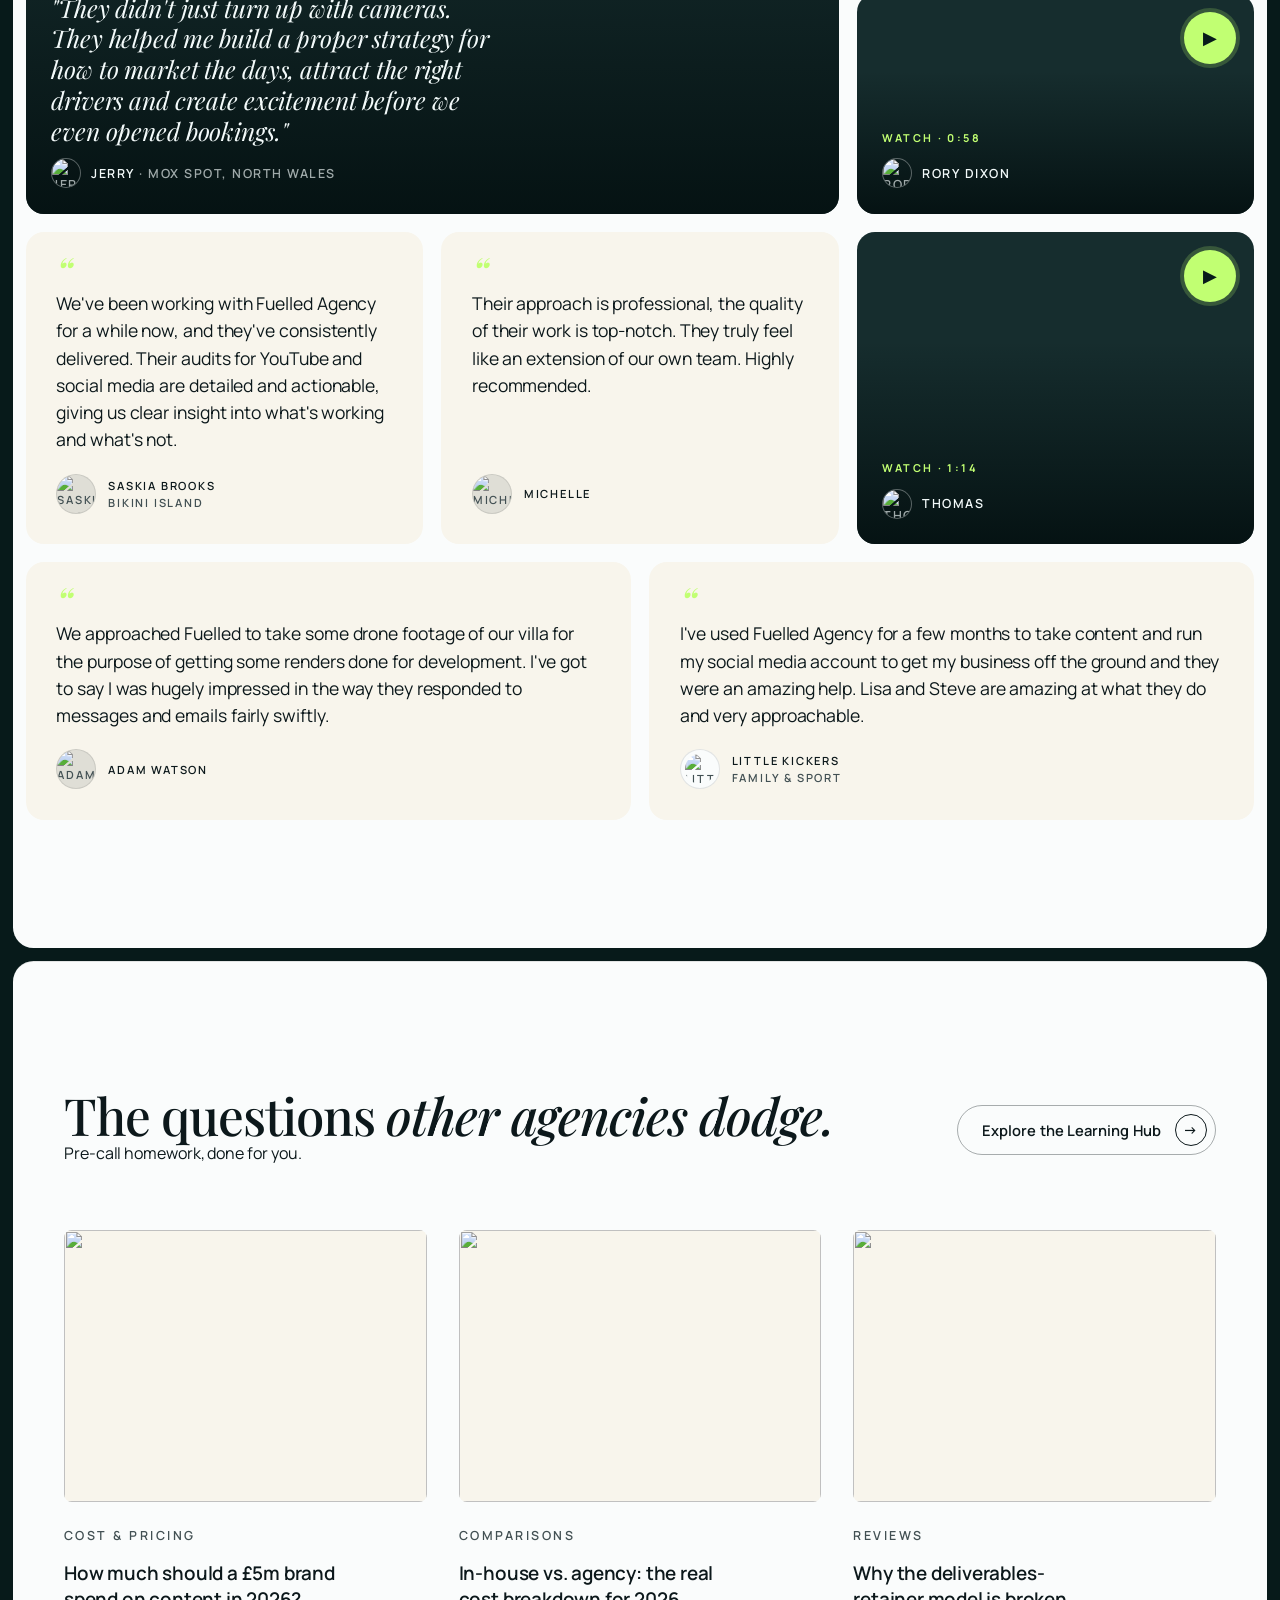
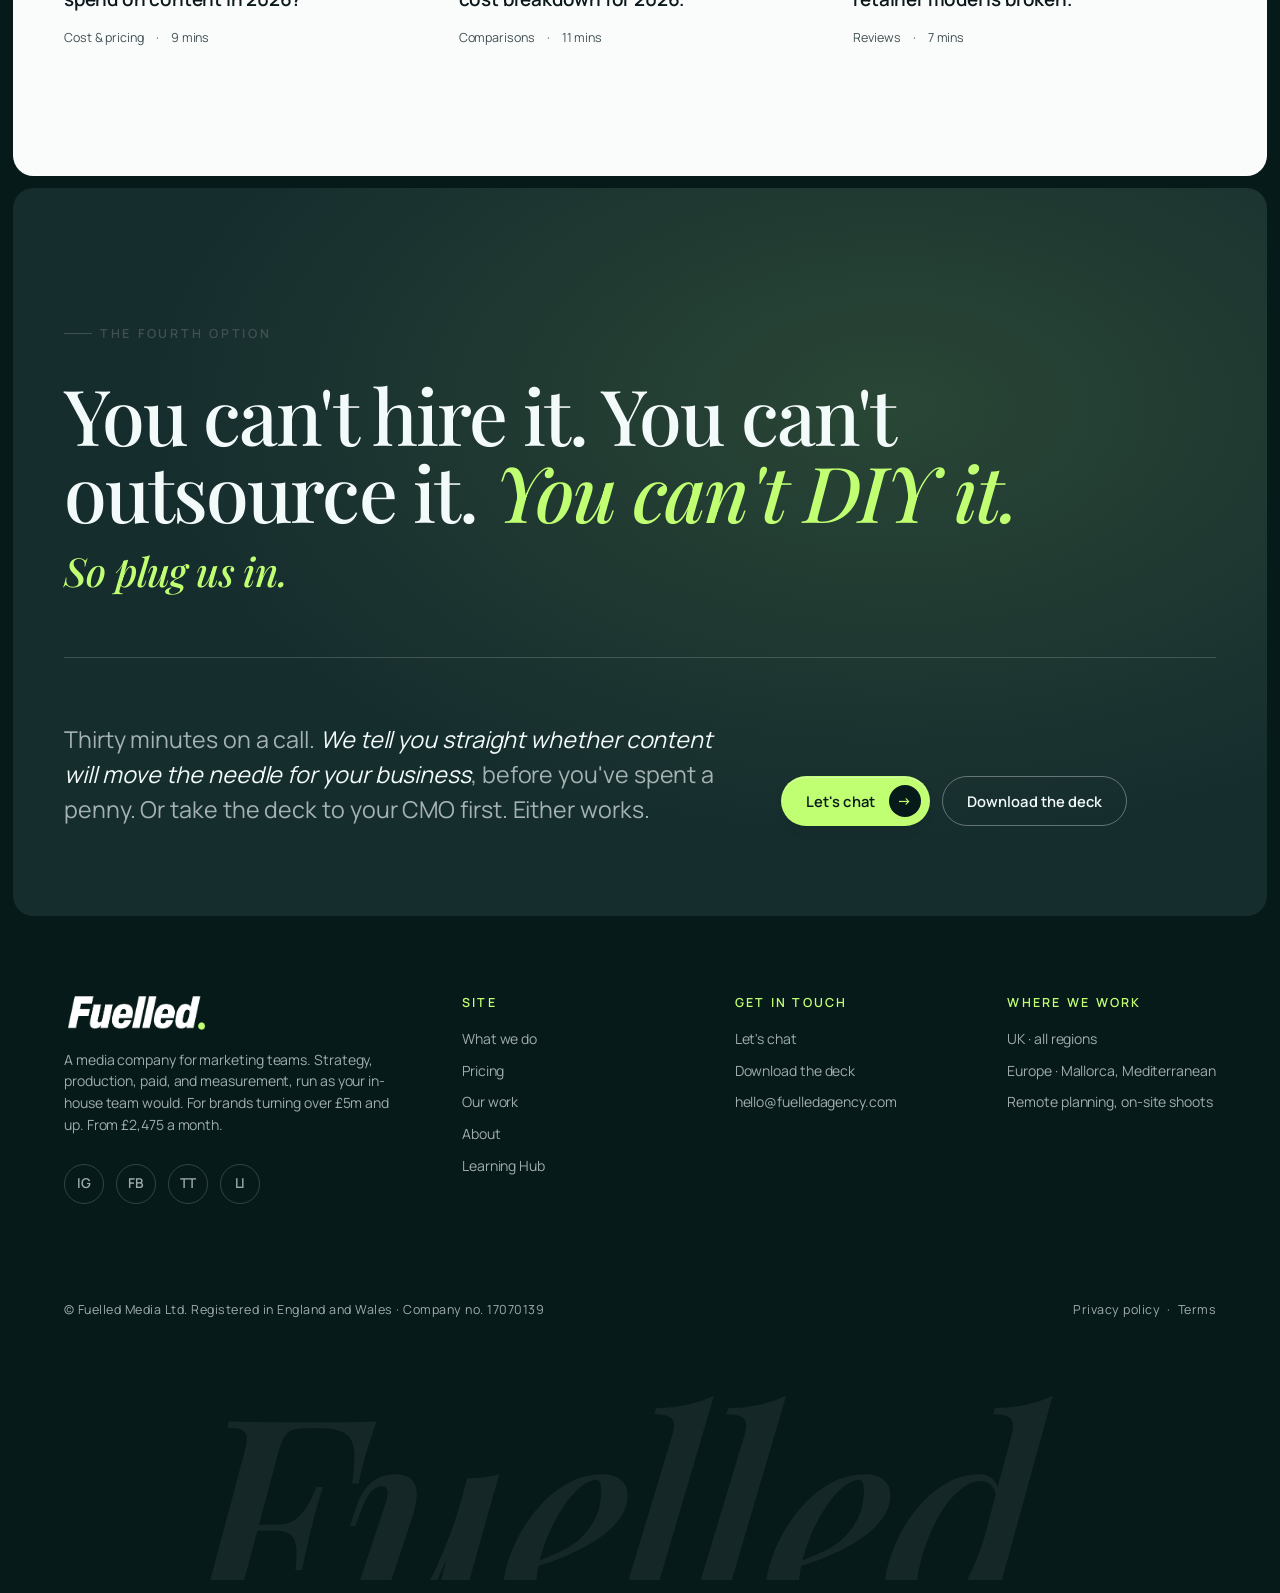
==== commit 6a7055ad: "Hero: remove Google reviews widget from homepage hero" ====
--- a/index.html
+++ b/index.html
@@ -137,11 +137,6 @@
     <div class="hero__ctas">
       <a href="#deck" class="btn">Download the deck <span class="arrow">&rarr;</span></a>
       <a href="book-a-call.html" class="btn btn--ghost">Let's chat</a>
-    </div>
-
-    <div class="hero__rating">
-      <span class="hero__rating-stars">★★★★★</span>
-      <span><strong>4.9/5</strong> across Google reviews</span>
     </div>
   </div>
 </section>
